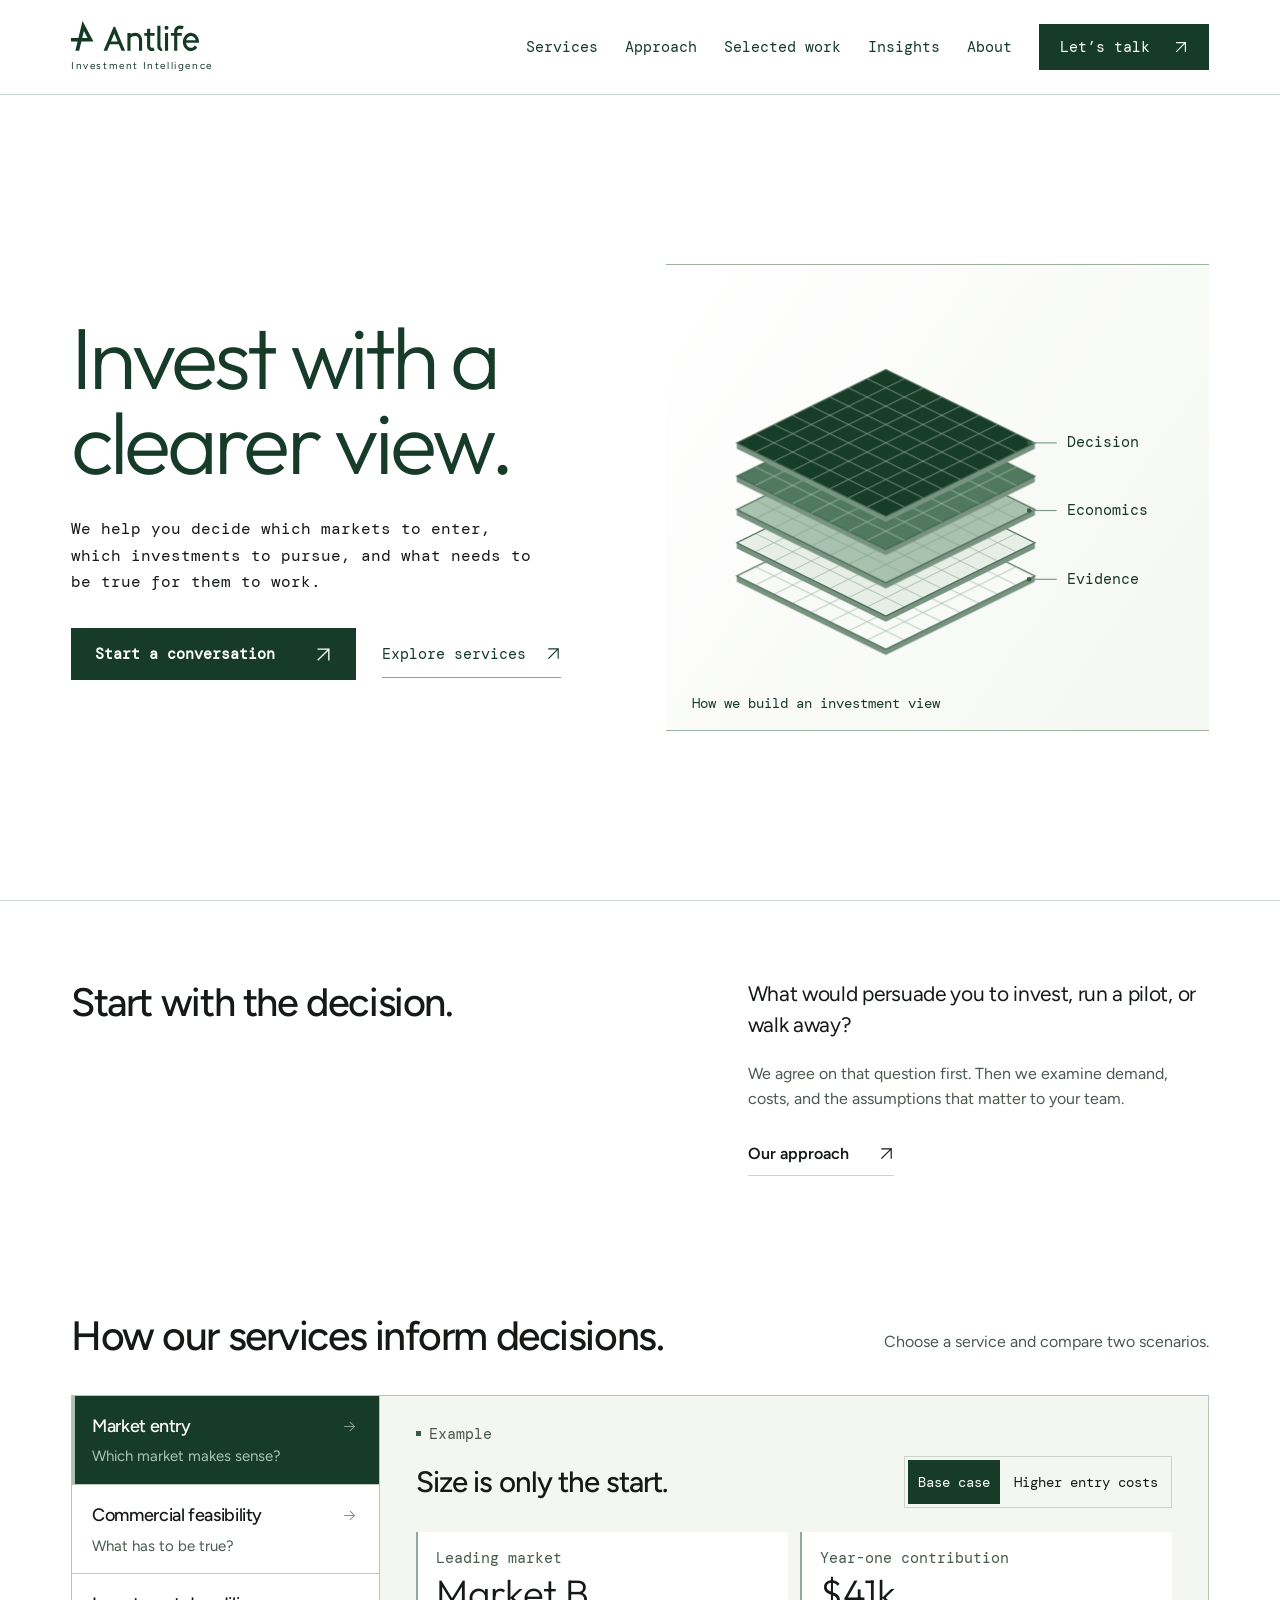
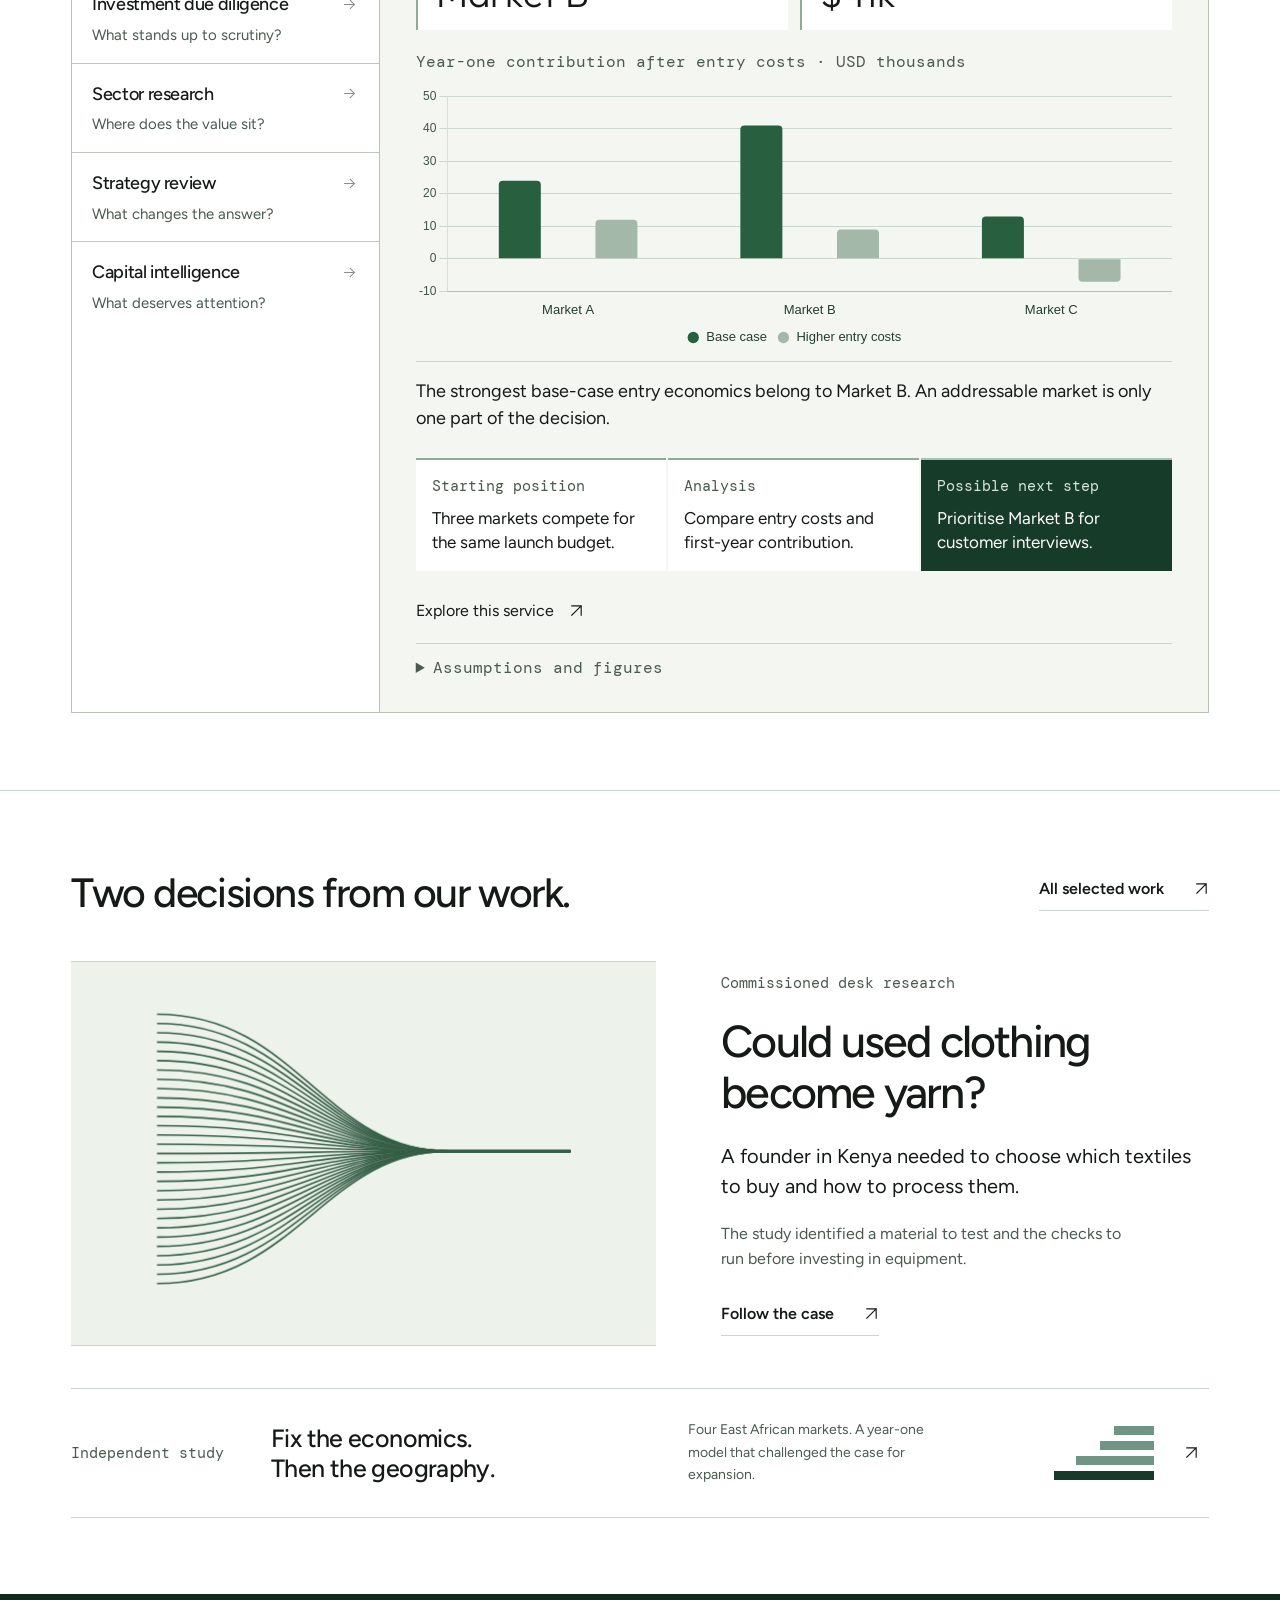
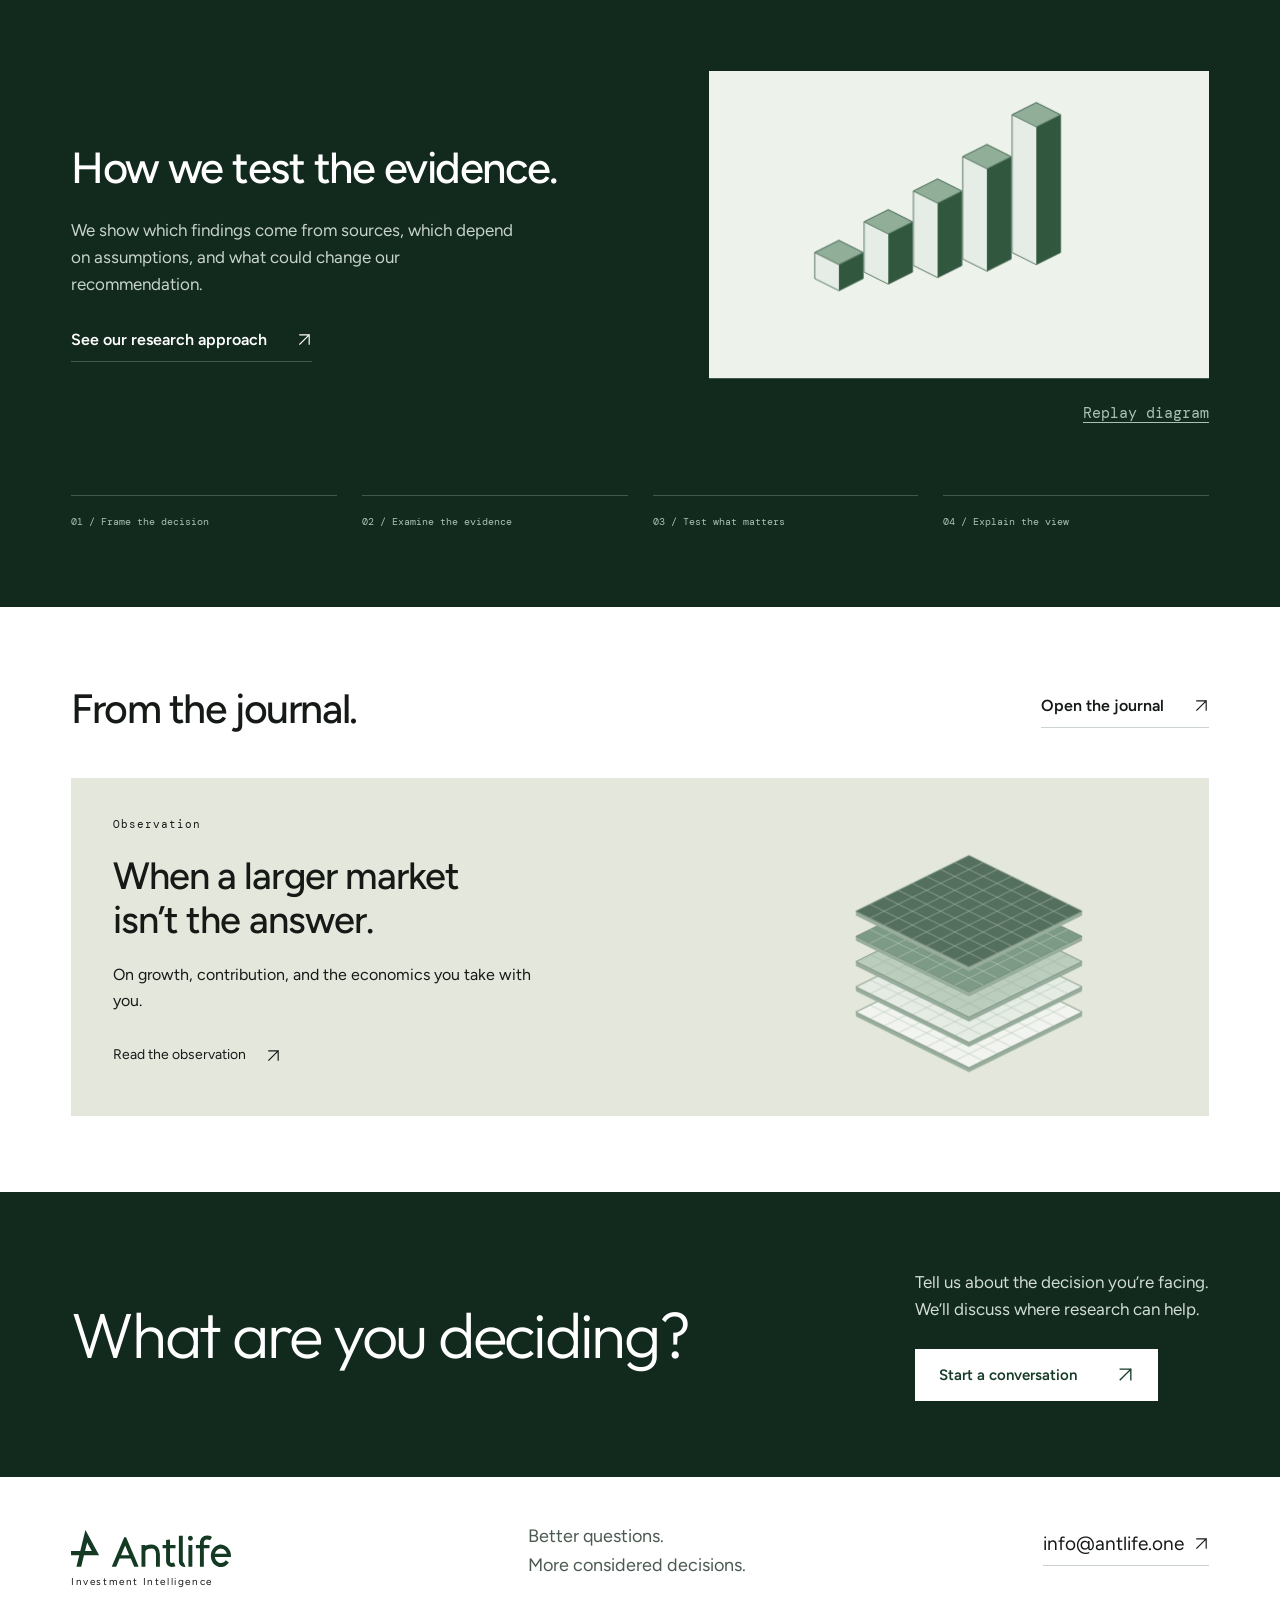
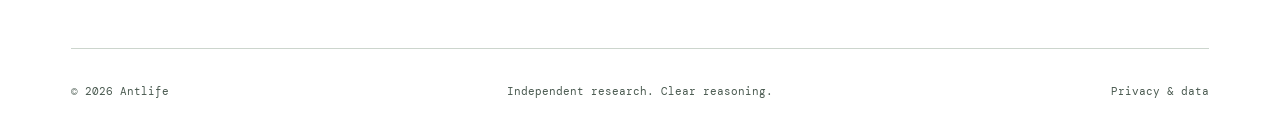
==== index.html @ 97b829e6 "Add the light editorial edition of Antlife Variant 2" ====
<!DOCTYPE html>
<html lang="en"><head><meta charset="utf-8"><meta name="viewport" content="width=device-width,initial-scale=1"><title>Investment Intelligence — Antlife</title><meta name="description" content="Research for market entry, commercial feasibility and investment decisions. Start a conversation with Antlife."><meta name="theme-color" content="#143A24"><meta property="og:title" content="Investment Intelligence — Antlife"><meta property="og:description" content="Research for market entry, commercial feasibility and investment decisions. Start a conversation with Antlife."><meta property="og:type" content="website"><link rel="icon" href="/assets/brand/favicon.svg" type="image/svg+xml"><link rel="preload" href="/assets/fonts/Figtree-Regular.ttf" as="font" type="font/ttf" crossorigin><link rel="stylesheet" href="/assets/site.css"><script src="/assets/site.js" defer></script><link rel="stylesheet" href="/assets/journal.css"><script src="/assets/vendor/chartjs/chart.umd.js" defer></script><script src="/assets/journal.js" defer></script><noscript><style>@media(max-width:900px){.header-inner{flex-wrap:wrap;padding-block:18px}.site-header nav{position:static;display:flex;padding:0;width:100%;border:0}.menu-toggle{display:none}.journal-home .site-header{position:relative;inset:auto;margin:10px;background:var(--green)}}</style></noscript><script src="/assets/profile-motion.js" defer></script><link rel="stylesheet" href="/assets/light-edition.css"></head>
<body class="journal-v2 journal-home"><a href="#main" class="skip-link">Skip to content</a>
<header class="site-header"><div class="container header-inner"><a href="/" class="brand" aria-label="Antlife home"><img src="/assets/brand/logo-green.svg" width="132" height="30" alt="Antlife"><span>Investment Intelligence</span></a><button class="menu-toggle" aria-expanded="false" aria-controls="main-nav"><span class="menu-label">Menu</span><span class="menu-icon" aria-hidden="true"><i></i><i></i></span></button><nav id="main-nav" aria-label="Main navigation"><a href="/services" >Services</a><a href="/approach" >Approach</a><a href="/work" >Selected work</a><a href="/insights" >Insights</a><a href="/about" >About</a><a class="nav-cta" href="/contact" >Let’s talk<span aria-hidden="true"><svg class="arrow-icon" viewBox="0 0 16 16" aria-hidden="true" focusable="false"><path d="M3 13 13 3M3 3h10v10"/></svg></span></a></nav></div></header>
<main id="main"><section class="city-hero"><div class="container cover-layout"><div class="cover-copy"><h1>Invest with a clearer view.</h1><p>We help you decide which markets to enter, which investments to pursue, and what needs to be true for them to work.</p><div class="hero-actions"><a class="button button-light" href="/contact">Start a conversation<svg class="arrow-icon" viewBox="0 0 16 16" aria-hidden="true"><path d="M3 13 13 3M3 3h10v10"/></svg></a><a class="quiet-link" href="#service-laboratory">Explore services<svg class="arrow-icon" viewBox="0 0 16 16" aria-hidden="true"><path d="M3 13 13 3M3 3h10v10"/></svg></a></div></div><figure class="cover-study"><svg class="profile-study" viewBox="0 0 455 330" role="img" aria-label="Market evidence informs the economics, which guide the investment decision." focusable="false"><g transform="translate(53 174)"><use class="study-layer" style="--step:0" href="/assets/profile-studies.svg#plate0"/></g><g transform="translate(53 145)"><use class="study-layer" style="--step:1" href="/assets/profile-studies.svg#plate1"/></g><g transform="translate(53 116)"><use class="study-layer" style="--step:2" href="/assets/profile-studies.svg#plate2"/></g><g transform="translate(53 87)"><use class="study-layer" style="--step:3" href="/assets/profile-studies.svg#plate3"/></g><g transform="translate(53 58)"><use class="study-layer" style="--step:4" href="/assets/profile-studies.svg#plate4"/></g><path d="M308 122h24" stroke="#7c9785"/><circle cx="308" cy="122" r="2" fill="#365a43"/><text x="341" y="126" fill="#173a26">Decision</text><path d="M308 181h24" stroke="#7c9785"/><circle cx="308" cy="181" r="2" fill="#365a43"/><text x="341" y="185" fill="#173a26">Economics</text><path d="M308 241h24" stroke="#7c9785"/><circle cx="308" cy="241" r="2" fill="#365a43"/><text x="341" y="245" fill="#173a26">Evidence</text></svg><figcaption>How we build an investment view</figcaption></figure></div></section><section class="journal-intro section container" id="perspective"><div><h2>Start with the decision.</h2></div><div class="journal-intro-copy"><p>What would persuade you to invest, run a pilot, or walk away?</p><p>We agree on that question first. Then we examine demand, costs, and the assumptions that matter to your team.</p><a class="text-link" href="/approach">Our approach<svg class="arrow-icon" viewBox="0 0 16 16" aria-hidden="true"><path d="M3 13 13 3M3 3h10v10"/></svg></a></div></section><section class="service-laboratory section" id="service-laboratory"><div class="container"><div class="section-heading"><div><h2>How our services inform decisions.</h2></div><p class="heading-note">Choose a service and compare two scenarios.</p></div><div class="lens-layout"><div class="lens-tabs" role="tablist" aria-label="Explore service demonstrations" aria-orientation="vertical"><button class="lens-tab" id="lens-tab-0" role="tab" aria-controls="lens-panel" aria-selected="true" tabindex="0" data-lens="market-entry"><span>01</span><strong>Market entry</strong><small>Which market makes sense?</small><svg class="arrow-icon" viewBox="0 0 16 16" aria-hidden="true"><path d="M2 8h12M9 3l5 5-5 5"/></svg></button><button class="lens-tab" id="lens-tab-1" role="tab" aria-controls="lens-panel" aria-selected="false" tabindex="-1" data-lens="feasibility"><span>02</span><strong>Commercial feasibility</strong><small>What has to be true?</small><svg class="arrow-icon" viewBox="0 0 16 16" aria-hidden="true"><path d="M2 8h12M9 3l5 5-5 5"/></svg></button><button class="lens-tab" id="lens-tab-2" role="tab" aria-controls="lens-panel" aria-selected="false" tabindex="-1" data-lens="diligence"><span>03</span><strong>Investment due diligence</strong><small>What stands up to scrutiny?</small><svg class="arrow-icon" viewBox="0 0 16 16" aria-hidden="true"><path d="M2 8h12M9 3l5 5-5 5"/></svg></button><button class="lens-tab" id="lens-tab-3" role="tab" aria-controls="lens-panel" aria-selected="false" tabindex="-1" data-lens="sector"><span>04</span><strong>Sector research</strong><small>Where does the value sit?</small><svg class="arrow-icon" viewBox="0 0 16 16" aria-hidden="true"><path d="M2 8h12M9 3l5 5-5 5"/></svg></button><button class="lens-tab" id="lens-tab-4" role="tab" aria-controls="lens-panel" aria-selected="false" tabindex="-1" data-lens="strategy"><span>05</span><strong>Strategy review</strong><small>What changes the answer?</small><svg class="arrow-icon" viewBox="0 0 16 16" aria-hidden="true"><path d="M2 8h12M9 3l5 5-5 5"/></svg></button><button class="lens-tab" id="lens-tab-5" role="tab" aria-controls="lens-panel" aria-selected="false" tabindex="-1" data-lens="capital"><span>06</span><strong>Capital intelligence</strong><small>What deserves attention?</small><svg class="arrow-icon" viewBox="0 0 16 16" aria-hidden="true"><path d="M2 8h12M9 3l5 5-5 5"/></svg></button></div><div class="lens-panel" id="lens-panel" role="tabpanel" aria-labelledby="lens-tab-0" tabindex="0"><div class="lens-panel-top"><span class="demo-status">Example</span></div><div class="lens-title-row"><h3 id="lens-title">Size is only the start.</h3><div class="lens-scenarios" role="group" aria-label="Demonstration scenario"><button data-lens-scenario="base" aria-pressed="true">Base case</button><button data-lens-scenario="alternate" aria-pressed="false">Higher entry costs</button></div></div><div class="metric-strip"><div><span id="metric-label">Leading market</span><strong id="metric-value">Market B</strong></div><div><span id="comparison-label">Year-one contribution</span><strong id="comparison-value">$41k</strong></div></div><p class="lens-unit" id="lens-unit">Year-one contribution after entry costs · USD thousands</p><div id="lens-graph" class="lens-graph" role="img" aria-label="Illustrative contributions: Market A 24 thousand dollars, Market B 41 thousand dollars, Market C 13 thousand dollars"><svg viewBox="0 0 600 220" aria-hidden="true"><path d="M95 20V190H560" class="graph-axis"/><rect x="95" y="40" width="192" height="26" class="graph-bar"/><rect x="95" y="96" width="328" height="26" class="graph-bar graph-focus"/><rect x="95" y="152" width="104" height="26" class="graph-bar"/><text x="8" y="58">Market A</text><text x="8" y="114">Market B</text><text x="8" y="170">Market C</text><text x="298" y="58">24</text><text x="434" y="114">41</text><text x="210" y="170">13</text></svg></div><div class="lens-finding" aria-live="polite" aria-atomic="true"><span>What changes</span><p id="lens-finding">The largest opportunity is not always the strongest entry case. Compare the economics after the cost of getting in.</p></div><dl class="decision-path"><div><dt>Starting position</dt><dd id="lens-start">Three markets compete for the same launch budget.</dd></div><div><dt>Analysis</dt><dd id="lens-analysis">Compare entry costs and first-year contribution.</dd></div><div><dt>Possible next step</dt><dd id="lens-decision">Prioritise Market B for customer interviews.</dd></div></dl><div class="lens-bottom"><a id="lens-service-link" href="/services#market-entry">Explore this service <svg class="arrow-icon" viewBox="0 0 16 16" aria-hidden="true"><path d="M3 13 13 3M3 3h10v10"/></svg></a></div><details class="lens-evidence"><summary>Assumptions and figures</summary><div><p id="lens-assumptions">Fictional markets and annual figures. Contribution is revenue less operating and entry costs. This demonstrates a comparison, not a market recommendation.</p><div id="lens-data">Market A: 24; Market B: 41; Market C: 13 (USD thousands).</div></div></details></div></div><noscript><p>Selecting services and scenarios needs JavaScript. The initial market comparison and service descriptions remain available.</p></noscript></div></section><section class="journal-work section container"><div class="section-heading"><div><h2>Two decisions from our work.</h2></div><a class="text-link" href="/work">All selected work<svg class="arrow-icon" viewBox="0 0 16 16" aria-hidden="true"><path d="M3 13 13 3M3 3h10v10"/></svg></a></div><div class="journal-feature"><a class="feature-art" href="/work/mitumba-to-yarn" aria-label="Explore From mitumba to yarn"><div class="editorial-plate"><svg class="profile-study" viewBox="0 0 420 330" aria-hidden="true" focusable="false"><g transform="translate(32 30)"><use class="study-layer" style="--step:0" href="/assets/profile-studies.svg#stream0"/></g><g transform="translate(32 30)"><use class="study-layer" style="--step:1" href="/assets/profile-studies.svg#stream1"/></g><g transform="translate(32 30)"><use class="study-layer" style="--step:2" href="/assets/profile-studies.svg#stream2"/></g><g transform="translate(32 30)"><use class="study-layer" style="--step:3" href="/assets/profile-studies.svg#stream3"/></g><g transform="translate(32 30)"><use class="study-layer" style="--step:4" href="/assets/profile-studies.svg#stream4"/></g></svg></div></a><div class="feature-copy"><span class="status">Commissioned desk research</span><h3>Could used clothing become yarn?</h3><p>A founder in Kenya needed to choose which textiles to buy and how to process them.</p><p class="small-note">The study identified a material to test and the checks to run before investing in equipment.</p><a class="text-link" href="/work/mitumba-to-yarn">Follow the case<svg class="arrow-icon" viewBox="0 0 16 16" aria-hidden="true"><path d="M3 13 13 3M3 3h10v10"/></svg></a></div></div><a class="secondary-case" href="/work/expansion-economics"><span class="status">Independent study</span><h3>Fix the economics.<br>Then the geography.</h3><p>Four East African markets. A year-one model that challenged the case for expansion.</p><span class="secondary-chart" aria-hidden="true"><i></i><i></i><i></i><i></i></span><svg class="arrow-icon" viewBox="0 0 16 16" aria-hidden="true"><path d="M3 13 13 3M3 3h10v10"/></svg></a></section><section class="journal-method section"><div class="container journal-method-grid"><div><h2>How we test the evidence.</h2><p>We show which findings come from sources, which depend on assumptions, and what could change our recommendation.</p><a class="text-link light-link" href="/approach">See our research approach<svg class="arrow-icon" viewBox="0 0 16 16" aria-hidden="true"><path d="M3 13 13 3M3 3h10v10"/></svg></a></div><div class="pixel-composition"><div class="pixel-field" aria-hidden="true"><svg class="profile-study" viewBox="0 0 420 330" aria-hidden="true" focusable="false"><g transform="translate(55 223)"><use class="study-layer" style="--step:0" href="/assets/profile-studies.svg#column0"/></g><g transform="translate(108 216)"><use class="study-layer" style="--step:1" href="/assets/profile-studies.svg#column1"/></g><g transform="translate(161 209)"><use class="study-layer" style="--step:2" href="/assets/profile-studies.svg#column2"/></g><g transform="translate(214 202)"><use class="study-layer" style="--step:3" href="/assets/profile-studies.svg#column3"/></g><g transform="translate(267 195)"><use class="study-layer" style="--step:4" href="/assets/profile-studies.svg#column4"/></g></svg></div><div class="pixel-caption"><button class="replay-pixels" type="button">Replay diagram</button></div></div></div><div class="container method-foot"><span>01 / Frame the decision</span><span>02 / Examine the evidence</span><span>03 / Test what matters</span><span>04 / Explain the view</span></div></section><section class="journal-insights section container"><div class="section-heading"><div><h2>From the journal.</h2></div><a class="text-link" href="/insights">Open the journal<svg class="arrow-icon" viewBox="0 0 16 16" aria-hidden="true"><path d="M3 13 13 3M3 3h10v10"/></svg></a></div><a class="journal-article-card" href="/insights/growth-and-economics"><span class="eyebrow">Observation</span><h3>When a larger market<br>isn’t the answer.</h3><div class="article-grid-art" aria-hidden="true"><svg class="profile-study" viewBox="0 0 420 330" aria-hidden="true" focusable="false"><g transform="translate(53 174)"><use class="study-layer" style="--step:0" href="/assets/profile-studies.svg#plate0"/></g><g transform="translate(53 145)"><use class="study-layer" style="--step:1" href="/assets/profile-studies.svg#plate1"/></g><g transform="translate(53 116)"><use class="study-layer" style="--step:2" href="/assets/profile-studies.svg#plate2"/></g><g transform="translate(53 87)"><use class="study-layer" style="--step:3" href="/assets/profile-studies.svg#plate3"/></g><g transform="translate(53 58)"><use class="study-layer" style="--step:4" href="/assets/profile-studies.svg#plate4"/></g></svg></div><p>On growth, contribution, and the economics you take with you.</p><span class="article-read">Read the observation <svg class="arrow-icon" viewBox="0 0 16 16" aria-hidden="true"><path d="M3 13 13 3M3 3h10v10"/></svg></span></a></section><section class="journal-closing section"><div class="container"><div><h2>What are you deciding?</h2><div><p>Tell us about the decision you’re facing.<br>We’ll discuss where research can help.</p><a class="button button-light" href="/contact">Start a conversation<svg class="arrow-icon" viewBox="0 0 16 16" aria-hidden="true"><path d="M3 13 13 3M3 3h10v10"/></svg></a></div></div></div></section></main><footer class="site-footer"><div class="container"><div class="footer-top"><a href="/" class="brand" aria-label="Antlife home"><img src="/assets/brand/logo-green.svg" width="160" height="37" alt="Antlife"><span>Investment Intelligence</span></a><p>Better questions.<br>More considered decisions.</p><a class="footer-email" href="mailto:info@antlife.one">info@antlife.one <svg class="arrow-icon" viewBox="0 0 16 16" aria-hidden="true" focusable="false"><path d="M3 13 13 3M3 3h10v10"/></svg></a></div><div class="footer-bottom"><span>© 2026 Antlife</span><span>Independent research. Clear reasoning.</span><a href="/privacy">Privacy &amp; data</a></div></div></footer></body></html>
---- assets/site.css ----
@font-face{font-family:Figtree;src:url('/assets/fonts/Figtree-Regular.ttf') format('truetype');font-weight:400;font-display:swap}@font-face{font-family:Figtree;src:url('/assets/fonts/Figtree-Medium.ttf') format('truetype');font-weight:500;font-display:swap}@font-face{font-family:Figtree;src:url('/assets/fonts/Figtree-SemiBold.ttf') format('truetype');font-weight:600;font-display:swap}@font-face{font-family:Figtree;src:url('/assets/fonts/Figtree-Bold.ttf') format('truetype');font-weight:700;font-display:swap}@font-face{font-family:Outfit;src:url('/assets/fonts/Outfit-Light.ttf') format('truetype');font-weight:300;font-display:swap}@font-face{font-family:'DM Mono';src:url('/assets/fonts/DMMono-Regular.ttf') format('truetype');font-weight:400;font-display:swap}
:root{--green:#143a24;--deep:#172b21;--forest:#004e2f;--ivory:#f2f0ea;--ink:#1a2420;--muted:#4a5a50;--stone:#d6d3c9;--sage:#6f9684;--sage-light:#a9c2b6;--navy:#13281c;--teal:#355b46;--clay:#34443c;--mono:'DM Mono',monospace;--side:clamp(20px,5.55vw,80px)}*{box-sizing:border-box}html{scroll-behavior:smooth;scroll-padding-top:110px}body{margin:0;background:var(--ivory);color:var(--ink);font-family:Figtree,Arial,sans-serif;font-size:17px;line-height:1.6;-webkit-font-smoothing:antialiased}a{color:inherit;text-decoration:none}button,input,select,textarea{font:inherit}button,a,input,select,textarea{-webkit-tap-highlight-color:transparent}button{cursor:pointer}button:disabled{cursor:wait;opacity:.65}img{max-width:100%;height:auto}p{margin:0 0 20px}h1,h2,h3{font-weight:500;line-height:1.12;letter-spacing:-.035em;margin:0 0 24px}h1{font-family:Outfit,Figtree,sans-serif;font-weight:300;font-size:clamp(52px,6.3vw,92px);line-height:1.04;letter-spacing:-.045em}h2{font-size:clamp(30px,3.2vw,46px);font-weight:500}h3{font-size:24px;letter-spacing:-.025em}em{font-style:normal}button{border:0;background:none;color:inherit}.container{width:100%;max-width:1600px;margin-inline:auto;padding-inline:var(--side)}.section{padding-block:104px}.eyebrow{font-family:var(--mono);font-size:11px;line-height:1.6;letter-spacing:.09em;text-transform:none;margin-bottom:28px}.muted{color:var(--muted)}.small-note{font-size:14px;line-height:1.6;color:var(--muted)}.button{display:inline-flex;min-height:52px;align-items:center;justify-content:space-between;gap:40px;padding:14px 24px;background:var(--green);color:var(--ivory);font-size:15px;font-weight:600;transition:background .18s,color .18s}.button:hover{background:var(--forest)}.button span{font:22px Arial,sans-serif}.button-light{background:var(--ivory);color:var(--green)}.button-light:hover{background:#fff}.text-link{display:inline-flex;align-items:center;gap:30px;min-height:44px;font-size:15px;font-weight:600;border-bottom:1px solid var(--stone)}.text-link:hover{border-color:currentColor}.quiet-link{min-height:48px;display:inline-flex;gap:20px;align-items:center;font-size:15px;border-bottom:1px solid #ffffff50}.quiet-link span{font-size:20px}.skip-link{position:fixed;top:-100px;left:20px;background:var(--ivory);padding:12px 20px;z-index:100}.skip-link:focus{top:10px}:focus-visible{outline:2px solid var(--teal);outline-offset:5px}.site-header :focus-visible,.hero :focus-visible,.method-section :focus-visible,.closing :focus-visible,.case-mast :focus-visible,.about-art :focus-visible{outline-color:var(--ivory)}[hidden]{display:none!important}
.site-header{background:var(--green);color:var(--ivory);position:relative;z-index:20;border-bottom:1px solid #ffffff24}.header-inner{min-height:104px;display:flex;align-items:center;justify-content:space-between;gap:32px}.brand{display:inline-flex;flex-direction:column;align-items:flex-start;gap:8px;flex-shrink:0;padding:8px 0}.brand img{display:block}.brand span{font-size:10px;letter-spacing:.16em;line-height:1.4}.site-header nav{display:flex;align-items:center;gap:30px;font-size:14px}.site-header nav>a:not(.nav-cta){min-height:44px;display:flex;align-items:center;position:relative}.site-header nav>a:not(.nav-cta):after{content:'';position:absolute;left:0;right:100%;bottom:3px;height:1px;background:var(--sage-light);transition:right .18s}.site-header nav>a:hover:after,.site-header nav>a[aria-current]:after{right:0}.nav-cta{display:flex;align-items:center;gap:24px;border:1px solid #ffffff55;min-height:44px;padding:8px 17px}.nav-cta:hover{background:var(--ivory);color:var(--green)}.menu-toggle{display:none}
.hero{background:var(--green);color:var(--ivory);position:relative;overflow:hidden}.hero-grid{display:grid;grid-template-columns:1.12fr 1fr;align-items:center;min-height:650px;gap:16px;padding-top:62px;padding-bottom:70px}.hero-copy{position:relative;z-index:1}.hero .eyebrow{color:var(--sage-light);font-size:10px}.hero h1{font-size:clamp(56px,6.4vw,96px);margin-bottom:28px;white-space:nowrap}.hero h1 em{color:var(--sage-light)}.hero-lead{font-size:22px;margin-bottom:14px}.hero-description{max-width:420px;color:#d1dcd5;font-size:16px;line-height:1.7}.hero-actions{display:flex;align-items:center;gap:30px;margin-top:32px}.hero-visual{align-self:stretch;display:flex;flex-direction:column;justify-content:center;position:relative;padding:28px 0 12px 22px;min-width:0}.hero-visual:before{content:'';position:absolute;inset:60px -100px 40px 0;background:radial-gradient(ellipse,#6f968419,transparent 65%);pointer-events:none}.visual-top{display:flex;justify-content:space-between;font:9px var(--mono);letter-spacing:.1em;color:var(--sage-light);border-top:1px solid #a9c2b63a;padding-top:16px;margin-left:24px}.hero-visual img{width:115%;max-width:none;margin:10px -10% 0 -3%;opacity:.95;mask-image:linear-gradient(to bottom,#000 65%,transparent 100%)}.visual-caption{display:flex;align-items:center;gap:14px;padding:0 0 12px 40px;font-size:14px;line-height:1.5}.visual-caption small{color:var(--sage-light);font-size:12px}.signal-dot{width:7px;height:7px;background:var(--sage-light);box-shadow:0 0 0 6px #a9c2b611}.crosshair{margin-left:auto;font-size:32px;font-weight:300;color:var(--sage-light)}.hero-bottom{display:flex;align-items:center;gap:36px;min-height:72px;position:relative;font:10px var(--mono);letter-spacing:.04em;text-transform:none}.hero-bottom:before{content:'';position:absolute;left:var(--side);right:var(--side);top:0;border-top:1px solid #a9c2b63a}.hero-bottom>span{color:var(--sage-light)}.hero-bottom>a{margin-left:auto;min-height:44px;display:flex;align-items:center;gap:26px}
.intro{display:grid;grid-template-columns:1.5fr 1fr;gap:80px;padding-top:108px;padding-bottom:110px}.intro h2{font-size:clamp(28px,3vw,43px);line-height:1.22}.intro-note{padding-top:42px;max-width:420px;font-size:17px}.intro-note p:first-child{font-size:20px}.services-section{background:#e9e8e0;border-top:1px solid var(--stone);border-bottom:1px solid var(--stone)}.section-heading{display:flex;align-items:flex-end;justify-content:space-between;gap:40px;margin-bottom:46px}.section-heading h2{margin-bottom:0}.section-heading>.text-link{margin-bottom:4px}.heading-note{max-width:370px;font-size:15px;color:var(--muted);margin-bottom:4px}.service-grid{display:grid;grid-template-columns:repeat(3,1fr);border-top:1px solid #a3aaa0;border-bottom:1px solid #a3aaa0}.service-card{padding:30px 30px 26px 0;display:flex;flex-direction:column;min-height:310px;position:relative;transition:background .18s}.service-card+ .service-card{border-left:1px solid #c4c8bd;padding-left:30px}.service-number{font:12px var(--mono);color:var(--muted);letter-spacing:.03em;display:block}.service-card h3{margin-top:24px;max-width:230px;font-size:26px}.service-card p{font-size:15px;max-width:320px;color:var(--muted)}.card-foot{font-size:11px;font-family:var(--mono);display:flex;justify-content:space-between;gap:12px;align-items:center;margin-top:auto;padding-top:18px}.card-foot>span{font:24px Arial,sans-serif}.service-card:hover{background:#f2f0ea80}.services-strip{display:flex;justify-content:space-between;gap:20px;font-size:13px;color:var(--muted);padding-top:22px}.work-grid{display:grid;grid-template-columns:1fr 1fr;gap:48px}.work-art{height:310px;position:relative;overflow:hidden;padding:27px 30px;display:flex;flex-direction:column;justify-content:space-between}.art-label,.art-bottom{font:10px var(--mono);letter-spacing:.08em;position:relative;z-index:2}.art-bottom{font-size:11px;letter-spacing:0}.yarn-art{background:var(--green);color:var(--ivory)}.yarn-lines{position:absolute;inset:70px 0 50px;transform:rotate(-12deg);background:repeating-linear-gradient(0deg,transparent 0 8px,#a9c2b660 8px 9px,transparent 9px 14px);mask-image:radial-gradient(ellipse,#000 10%,transparent 68%)}.yarn-lines:after{content:'';position:absolute;inset:0;background:repeating-linear-gradient(90deg,transparent 0 18px,#143a24 18px 21px);transform:rotate(25deg);opacity:.9}.expansion-art{background:var(--navy);color:var(--ivory)}.mini-chart{position:absolute;inset:80px 55px 70px 60px;display:flex;flex-direction:column;gap:15px;border-right:1px solid #9db7cf55;align-items:flex-end}.mini-chart i{display:block;width:var(--bar);height:22px;background:#9db7cf66;transition:width .2s}.mini-chart i:first-child{background:var(--sage-light)}.work-meta{display:flex;justify-content:space-between;font:10px var(--mono);text-transform:none;letter-spacing:.05em;color:var(--muted);margin:24px 0 16px}.work-card h3{font-size:30px;margin-bottom:12px}.work-card>p{font-size:16px;max-width:470px;color:var(--muted);margin-bottom:10px}.work-card .text-link{border:0;font-size:14px}.status{display:block;font:11px var(--mono);color:var(--muted);margin-top:12px}.work-card:hover h3{text-decoration:underline;text-decoration-thickness:1px;text-underline-offset:6px}.work-card:hover .yarn-lines{opacity:.7}.work-card:focus-visible{outline-offset:10px}.method-section{background:var(--deep);color:var(--ivory)}.method-layout{display:grid;grid-template-columns:1.25fr 1fr;gap:100px}.method-section .eyebrow{color:var(--sage-light)}.method-section h2{font-size:clamp(32px,3.4vw,48px);line-height:1.2}.method-section h2 em{color:var(--sage-light)}.light-link{border-color:#a9c2b650}.principles>div{display:grid;grid-template-columns:40px 1fr;border-top:1px solid #a9c2b655;padding-top:24px;margin-bottom:22px;column-gap:18px}.principles>div>span{grid-row:1/3;font:11px var(--mono);color:var(--sage-light);padding-top:5px}.principles h3{font-size:22px;margin-bottom:10px}.principles p{color:#c4d0c9;font-size:15px;margin:0}.insights-teaser{display:grid;grid-template-columns:1fr 1fr;gap:100px;align-items:center}.insights-teaser>div>p:not(.eyebrow){max-width:390px;color:var(--muted)}.observation{border-top:1px solid var(--stone);border-bottom:1px solid var(--stone);padding:34px 0}.observation blockquote{font-size:34px;letter-spacing:-.03em;line-height:1.3;margin:30px 0}.observation>a{font-size:14px;display:inline-flex;align-items:center;min-height:44px}.closing{background:var(--green);color:var(--ivory)}.closing .eyebrow{color:var(--sage-light)}.closing-inner{display:flex;align-items:center;justify-content:space-between;gap:40px}.closing h2{font-family:Outfit,Figtree,sans-serif;font-weight:300;font-size:clamp(44px,5vw,70px)}.closing p:not(.eyebrow){color:#c4d0c9;margin:0}.site-footer{padding-block:60px 0}.footer-top{display:flex;align-items:flex-start;justify-content:space-between;gap:40px;padding-bottom:48px}.footer-top>p{font-size:18px;color:var(--muted)}.footer-email{display:flex;align-items:center;min-height:44px;font-size:19px;border-bottom:1px solid var(--stone)}.footer-bottom{display:flex;align-items:center;justify-content:space-between;gap:25px;border-top:1px solid var(--stone);font:10px var(--mono);color:var(--muted);padding-block:20px}.footer-bottom>a{min-height:44px;display:flex;align-items:center}
.page-mast{padding-top:88px;padding-bottom:74px;border-bottom:1px solid var(--stone)}.page-mast h1{max-width:1100px;color:var(--green)}.page-lead{max-width:630px;font-size:21px;line-height:1.6;margin:30px 0 0}.service-details{padding-block:10px 40px}.service-detail{display:grid;grid-template-columns:70px 1fr 1fr;gap:35px;border-bottom:1px solid var(--stone);padding:52px 0;scroll-margin-top:30px}.service-detail h2{font-size:32px}.service-sub{color:var(--muted)}.service-detail>div>p{max-width:490px}.output{font:12px/1.7 var(--mono);color:var(--green);padding-top:10px}.service-detail .text-link{margin-top:10px}.support-panel{padding:48px;background:#e6e7dd;max-width:1000px}.support-panel p:last-child{max-width:680px;margin-bottom:0}.process-list{padding-block:20px 80px}.process-list article{display:grid;grid-template-columns:150px 1fr 1fr;gap:40px;padding:45px 0;border-bottom:1px solid var(--stone)}.process-list h2{font-size:29px;margin:0}.process-list p{max-width:430px;margin:0;color:var(--muted)}.evidence-section{background:#e5e7de}.evidence-grid{display:grid;grid-template-columns:repeat(4,1fr);gap:36px}.evidence-grid article{border-top:1px solid #b9c2b5;padding-top:28px}.evidence-grid h3{font-size:21px;margin-top:20px}.evidence-grid p{font-size:15px;color:var(--muted)}.evidence-dot{display:block;width:12px;height:12px;background:var(--green)}.evidence-dot.client{background:var(--teal)}.evidence-dot.model{background:var(--navy)}.evidence-dot.judgement{background:var(--clay)}.work-index{padding-top:64px}.case-mast{background:var(--green);color:var(--ivory);padding:35px 0 70px}.back-link{display:inline-flex;align-items:center;min-height:44px;font-size:13px;margin-bottom:36px}.case-mast .eyebrow{color:var(--sage-light)}.case-mast h1 em{color:var(--sage-light)}.case-mast .page-lead{color:#d1dcd5}.case-tags{display:flex;flex-wrap:wrap;gap:20px;margin-top:38px;font:10px var(--mono);text-transform:none;letter-spacing:.04em}.case-tags span{border-top:1px solid #ffffff40;padding-top:12px}.navy-mast{background:var(--navy)}.case-intro{display:grid;grid-template-columns:1fr 1.1fr;gap:100px}.case-intro>div{max-width:650px}.case-intro h2{font-size:42px}.case-explorer{background:#e5e7de}.stage-tabs{display:grid;grid-template-columns:repeat(4,1fr);border-bottom:1px solid #aab4a5}.stage-tabs button{font:12px var(--mono);text-align:left;min-height:56px;border-bottom:3px solid transparent;padding:14px 16px}.stage-tabs button[aria-selected=true]{background:var(--green);color:var(--ivory);border-bottom-color:var(--green)}.stage-tabs button:focus-visible{outline-offset:-5px}.stage-tabs button[aria-selected=true]:focus-visible{outline-color:var(--ivory)}.stage-panel{display:grid;grid-template-columns:1fr 1fr;min-height:400px;background:var(--ivory);margin-top:30px}.stage-diagram{background:var(--green);color:var(--ivory);display:flex;flex-direction:column;align-items:center;justify-content:center;gap:35px;padding:35px}.stage-diagram>span{font:12px var(--mono);text-align:center}.pixel-material{display:grid;grid-template-columns:repeat(4,26px);gap:7px;transform:rotate(-10deg);transition:transform .18s}.pixel-material i{width:26px;height:26px;background:var(--sage);display:block}.pixel-material i:nth-child(3n){background:var(--sage-light)}.pixel-material i:nth-child(5n){opacity:.3}.stage-panel[data-step="1"] .pixel-material{transform:rotate(0);gap:15px}.stage-panel[data-step="2"] .pixel-material{transform:rotate(45deg)}.stage-panel[data-step="3"] .pixel-material{transform:rotate(0) scale(.8)}.stage-content{padding:42px}.stage-content h3{font-size:30px}.stage-content>p{font-size:16px}.stage-caveat{border-left:2px solid var(--sage);padding-left:18px;margin-top:25px}.stage-caveat>span{font:11px var(--mono);text-transform:none}.stage-caveat p{font-size:14px;color:var(--muted);margin-top:9px}.stage-controls{display:flex;gap:22px;align-items:center;margin-top:25px}.stage-controls>span{font:11px var(--mono)}.icon-button{width:44px;height:44px;border:1px solid var(--stone)}.icon-button:hover{background:#e2e5d9}.case-reading{display:grid;grid-template-columns:1fr 1.3fr;gap:100px}.reading-sidebar{position:sticky;top:40px;align-self:start}.reading-body h3{margin-top:38px}.large-copy{font-size:24px;line-height:1.5;letter-spacing:-.02em}.source-details{margin-top:32px;border-top:1px solid var(--stone);border-bottom:1px solid var(--stone);font-size:14px}.source-details summary{cursor:pointer;padding:20px 0;min-height:60px;font-weight:600}.source-details>div{padding-block:8px 20px}.source-details p{font-size:14px;color:var(--muted)}.source-details p:last-child{margin-bottom:0}.model-section{background:#e4e8e6}.model-section .section-heading{align-items:center}.segmented{display:flex;border:1px solid #a7b5a7;padding:4px;gap:4px}.segmented button{min-height:44px;padding:8px 18px;font-size:13px}.segmented button.active{background:var(--green);color:var(--ivory)}.segmented button.active:focus-visible{outline-color:var(--ivory);outline-offset:-4px}.chart-units{font:12px/1.6 var(--mono);color:var(--muted);margin-bottom:30px}.loss-chart{border-top:1px solid #b2bcb3;border-bottom:1px solid #b2bcb3;padding:30px 0}.loss-row{display:grid;grid-template-columns:120px 1fr 100px;align-items:center;gap:28px;min-height:65px}.loss-name{font-size:15px}.loss-track{height:30px;display:flex;justify-content:flex-end;background:repeating-linear-gradient(90deg,transparent 0 calc(20% - 1px),#b6c3b580 calc(20% - 1px) 20%);border-right:1px solid var(--ink)}.loss-bar{display:block;height:30px;width:var(--loss);background:var(--green);transition:width .2s}.loss-value{font:13px var(--mono)}.chart-caption{font-size:15px;margin-top:20px;color:var(--muted)}table{border-collapse:collapse;width:100%;text-align:left;font-size:14px}th,td{padding:12px 15px;border-bottom:1px solid var(--stone)}th:first-child,td:first-child{padding-left:0}table caption{text-align:left;font:12px var(--mono);margin-bottom:15px}tbody td{font-family:var(--mono);font-size:12px}.table-scroll{overflow-x:auto}.scenario-layout{display:grid;grid-template-columns:1fr 1fr;gap:100px}.scenario-layout>div:first-child>p{max-width:480px}.scenario-card{padding:38px;background:white;border:1px solid var(--stone)}.scenario-card h3{font-size:24px}.scenario-card label{display:flex;justify-content:space-between;gap:20px;font-size:14px;margin-top:24px}.scenario-card output{font:14px var(--mono);white-space:nowrap}.scenario-card input[type=range]{display:block;width:100%;min-height:44px;margin:0;accent-color:var(--green);cursor:pointer}.scenario-result{background:var(--ivory);padding:24px;margin-top:25px;border-left:3px solid var(--green)}.scenario-result>span{font:10px var(--mono);text-transform:none}.scenario-result strong{display:block;font-size:43px;letter-spacing:-.04em;font-weight:500;color:var(--clay);margin-block:5px 10px}.scenario-result p{font-size:14px;margin-bottom:10px}.scenario-result p:last-child{margin:0}.scenario-result.positive strong{color:var(--green)}.formula{font-size:13px;color:var(--muted);margin:20px 0 10px}.text-button{min-height:44px;text-decoration:underline;font-size:14px;padding:0}.insights-index{padding-top:45px}.filter-row{display:flex;flex-wrap:wrap;gap:10px;border-bottom:1px solid var(--stone);padding-bottom:28px}.filter{min-height:44px;padding:10px 22px;border:1px solid var(--stone);font-size:14px}.filter.active{background:var(--green);color:var(--ivory);border-color:var(--green)}.filter.active:focus-visible{outline-offset:3px}.insight-row{display:grid;grid-template-columns:180px 1fr 45px;gap:30px;padding:42px 0;border-bottom:1px solid var(--stone);align-items:start}.insight-kind{font:11px var(--mono);color:var(--muted);padding-top:5px}.insight-row h2{font-size:30px;max-width:650px;margin-bottom:12px}.insight-row p{font-size:16px;color:var(--muted);margin:0}.insight-arrow{font-size:25px}.insight-row:hover h2{text-decoration:underline;text-decoration-thickness:1px;text-underline-offset:5px}#filter-status{margin-top:20px}.editorial-note{display:grid;grid-template-columns:1fr 2fr;gap:40px;background:#e5e7de;margin-top:60px;padding:36px}.editorial-note p{font-size:15px;max-width:700px}.editorial-note p:last-child{margin:0}.article{padding-block:45px 100px}.article h1{max-width:1100px;color:var(--green)}.article-deck{font-size:24px;max-width:650px;margin-top:35px;margin-bottom:60px}.article-layout{display:grid;grid-template-columns:260px 1fr;gap:70px;border-top:1px solid var(--stone);padding-top:45px}.article-layout aside{position:sticky;top:35px;align-self:start}.article-layout aside a{display:block;min-height:44px;font-size:14px;color:var(--muted);padding-block:10px}.article-body{max-width:720px;font-size:19px}.article-body h2{font-size:32px;margin-top:45px}.article-body blockquote{border-left:3px solid var(--green);margin:40px 0;padding:15px 30px;font-size:30px;letter-spacing:-.03em;line-height:1.4}.article-source{border-top:1px solid var(--stone);padding-top:30px;margin-top:50px;font-size:14px;color:var(--muted)}.article-source p{margin-top:10px}.about-layout{display:grid;grid-template-columns:1fr 1fr;gap:90px;align-items:center}.about-art{background:var(--green);position:relative;min-height:420px;display:flex;align-items:center;overflow:hidden}.about-art>img{width:130%;max-width:none}.about-art>span{position:absolute;bottom:28px;left:30px;font:11px/1.8 var(--mono);color:var(--ivory)}.about-layout>div>p{max-width:580px}.contact-layout{display:grid;grid-template-columns:1fr 1.25fr;gap:100px;align-items:start;padding-top:60px}.contact-note>p{max-width:380px}.contact-email{display:inline-flex;align-items:center;min-height:48px;border-bottom:1px solid var(--stone);font-size:21px;margin-block:10px 35px}.contact-steps{margin-top:40px;display:flex;flex-direction:column;gap:16px;font:11px var(--mono);color:var(--muted);border-top:1px solid var(--stone);padding-top:30px}.contact-form{padding:38px;background:#fff;border:1px solid var(--stone)}.form-row{display:grid;grid-template-columns:1fr 1fr;gap:20px}.field{margin-bottom:24px}.field label{display:block;font-size:14px;font-weight:600;margin-bottom:9px}.field label span{font-size:12px;color:var(--muted);font-weight:400}.field input,.field select,.field textarea{width:100%;border:1px solid #889589;border-radius:0;background:transparent;padding:12px;min-height:48px;font-size:16px;color:var(--ink)}.field textarea{resize:vertical}.form-privacy{font-size:13px;color:var(--muted)}.form-privacy a{text-decoration:underline;text-underline-offset:3px}.honeypot{position:absolute;left:-10000px;width:1px;height:1px;overflow:hidden}#form-status{font-size:14px;margin:20px 0 0}#form-status:empty{display:none}#form-status[data-state=error]{color:var(--clay)}#form-status[data-state=success]{color:var(--green)}.legal-copy{max-width:960px}.legal-copy h2{font-size:28px;margin-top:35px}.legal-copy h2:first-child{margin-top:0}
@media(min-width:1601px){.hero-grid{min-height:740px}}@media(max-width:1100px){.site-header nav{gap:18px;font-size:13px}.nav-cta{gap:16px}.hero-grid{min-height:600px}.hero h1{font-size:7vw}.hero-visual{padding-left:0}.hero-actions{gap:22px}.intro,.method-layout,.insights-teaser,.case-intro,.case-reading,.scenario-layout,.about-layout,.contact-layout{gap:50px}.service-detail{grid-template-columns:45px 1fr 1.1fr;gap:20px}.process-list article{grid-template-columns:100px 1fr 1fr;gap:25px}.work-grid{gap:30px}.service-card{padding-right:20px}.service-card+.service-card{padding-left:20px}.service-card h3{font-size:23px}.evidence-grid{gap:20px}.contact-form{padding:26px}.hero .button{padding-inline:18px;gap:22px}.hero .quiet-link{gap:10px}}
@media(max-width:900px){.header-inner{min-height:88px}.menu-toggle{display:flex;align-items:center;gap:16px;min-width:72px;min-height:44px;padding:8px 0 8px 12px}.menu-label{font-size:12px}.menu-icon{width:24px;display:flex;flex-direction:column;gap:6px}.menu-icon i{display:block;width:24px;height:1px;background:var(--ivory);transition:transform .18s}.menu-toggle[aria-expanded=true] .menu-icon i:first-child{transform:translateY(3.5px) rotate(45deg)}.menu-toggle[aria-expanded=true] .menu-icon i:last-child{transform:translateY(-3.5px) rotate(-45deg)}.site-header nav{display:none;position:absolute;top:100%;left:0;right:0;background:var(--green);border-bottom:1px solid #a9c2b655;padding:20px var(--side) 32px;flex-direction:column;align-items:stretch;gap:8px;font-size:18px}.site-header nav.is-open{display:flex}.site-header nav>a:not(.nav-cta){padding-block:10px;min-height:48px}.site-header .nav-cta{justify-content:space-between;margin-top:12px;padding:12px 18px}.hero-grid{grid-template-columns:1.2fr 1fr;min-height:570px;padding-top:44px}.hero h1{font-size:7.3vw}.hero-lead{font-size:19px}.hero-description{font-size:15px}.hero-actions{align-items:flex-start;flex-direction:column;gap:14px}.hero-visual{justify-content:center}.visual-top{margin-left:0;font-size:8px;gap:10px}.visual-caption{padding-left:0}.hero-bottom{gap:22px;font-size:9px}.section{padding-block:76px}.intro{gap:35px}.intro-note{font-size:16px}.intro-note p:first-child{font-size:18px}.work-art{height:260px}.service-card{min-height:330px}.card-foot{font-size:10px}.services-strip{font-size:12px}.method-layout{grid-template-columns:1fr 1fr}.principles{padding-top:15px}.principles>div{column-gap:5px}.principles h3{font-size:20px}.principles p{font-size:14px}.observation blockquote{font-size:28px}.closing-inner{align-items:flex-start}.closing .button{margin-top:65px;white-space:nowrap}.footer-top{gap:25px}.footer-email{font-size:16px}.footer-top>p{font-size:16px}.page-mast{padding-top:60px;padding-bottom:60px}.service-detail{grid-template-columns:35px 1fr 1fr}.service-detail h2{font-size:27px}.process-list article{grid-template-columns:85px 1fr 1fr;gap:20px}.process-list h2{font-size:24px}.process-list p{font-size:16px}.evidence-grid{grid-template-columns:1fr 1fr;gap:30px}.case-intro h2{font-size:34px}.stage-content{padding:30px}.stage-content h3{font-size:26px}.stage-tabs button{font-size:11px;padding-inline:12px}.scenario-card{padding:25px}.article-layout{grid-template-columns:180px 1fr;gap:35px}.insight-row{grid-template-columns:140px 1fr 30px;gap:20px}.contact-layout{grid-template-columns:1fr 1.25fr;gap:35px}.contact-note h2{font-size:29px}.contact-note>p{font-size:15px}.form-row{grid-template-columns:1fr;gap:0}}
@media(max-width:640px){body{font-size:16px;line-height:1.65}.section{padding-block:60px}.eyebrow{font-size:10px;margin-bottom:22px}.header-inner{min-height:84px}.brand img{width:118px}.brand span{font-size:9px}.hero-grid{grid-template-columns:1fr;gap:0;padding-top:42px;padding-bottom:20px;min-height:0}.hero h1{font-size:clamp(48px,10.4vw,66px);white-space:normal;line-height:1.07;margin-bottom:24px}.hero .eyebrow{font-size:9px;letter-spacing:.06em}.hero-lead{font-size:18px;max-width:300px}.hero-description{font-size:15px;max-width:360px}.hero-actions{flex-direction:row;flex-wrap:wrap;gap:10px 22px;align-items:center;margin-top:24px}.hero-actions .button{min-height:50px;font-size:14px;gap:24px}.hero-actions .quiet-link{font-size:13px}.hero-visual{height:270px;padding:22px 0 0;margin-top:30px}.visual-top{font-size:8px}.hero-visual img{width:100%;max-width:100%;height:235px;object-fit:cover;object-position:center 50%;margin:-10px 0 -30px}.visual-caption{font-size:12px;padding-left:5px;padding-bottom:10px}.visual-caption small{font-size:11px}.crosshair{font-size:25px}.hero-bottom{font-size:8px;gap:18px;min-height:64px;flex-wrap:wrap;padding-block:15px}.hero-bottom>span:nth-child(3){display:none}.hero-bottom>a{font-size:8px;gap:10px}.intro{grid-template-columns:1fr;gap:8px}.intro h2{font-size:30px;line-height:1.22}.intro-note{padding-top:8px;max-width:none}.intro-note p:first-child{font-size:18px}.section-heading{display:block;margin-bottom:30px}.section-heading h2{font-size:32px}.section-heading>.text-link{margin-top:18px}.heading-note{margin-top:22px;font-size:14px;max-width:360px}.service-grid{grid-template-columns:1fr}.service-card,.service-card+.service-card{padding:25px 0;min-height:0;border-left:0;border-bottom:1px solid #b9c2b5}.service-card:last-child{border-bottom:0}.service-card h3{max-width:none;font-size:25px;margin-top:15px;margin-bottom:14px}.service-card p{max-width:none;font-size:16px}.card-foot{font-size:10px;padding-top:0}.services-strip{display:block;font-size:13px;line-height:1.8}.services-strip span{display:block}.work-grid{grid-template-columns:1fr;gap:42px}.work-art{height:250px;padding:24px}.work-card h3{font-size:29px}.work-card>p{font-size:16px}.work-meta{font-size:9px}.art-label{font-size:9px}.method-layout{grid-template-columns:1fr;gap:30px}.method-section h2{font-size:32px}.principles>div{grid-template-columns:35px 1fr}.principles h3{font-size:22px}.principles p{font-size:16px}.insights-teaser{grid-template-columns:1fr;gap:35px}.observation{padding:27px 0}.observation blockquote{font-size:30px}.closing-inner{display:block}.closing h2{font-size:47px}.closing .button{margin-top:30px;white-space:normal}.closing p:not(.eyebrow){font-size:16px;max-width:320px}.site-footer{padding-top:40px}.footer-top{display:grid;grid-template-columns:1fr 1fr;gap:24px;padding-bottom:25px}.footer-top .brand img{width:132px}.footer-top>p{font-size:15px}.footer-email{grid-column:1/-1;justify-self:start;font-size:19px}.footer-bottom{flex-wrap:wrap;font-size:9px;padding-block:15px;gap:8px 20px}.footer-bottom>span:nth-child(2){display:none}.footer-bottom>a{margin-left:auto}.page-mast{padding-top:48px;padding-bottom:45px}.page-mast h1{font-size:50px}.page-lead{font-size:19px;margin-top:24px}.service-details{padding-top:0}.service-detail{grid-template-columns:30px 1fr;gap:10px 15px;padding-block:34px}.service-detail>div:last-child{grid-column:2}.service-detail h2{font-size:28px;margin-bottom:12px}.service-sub{margin-bottom:8px}.service-detail .service-number{padding-top:6px;font-size:10px}.service-detail .small-note{font-size:14px}.output{font-size:11px}.support-panel{padding:28px}.support-panel h2{font-size:30px}.process-list{padding-top:0;padding-bottom:50px}.process-list article{grid-template-columns:1fr;padding-block:30px;gap:14px}.process-list h2{font-size:28px}.process-list .service-number{font-size:11px}.evidence-grid{gap:20px}.evidence-grid h3{font-size:20px}.evidence-grid p{font-size:14px}.case-mast{padding-top:15px;padding-bottom:45px}.back-link{margin-bottom:24px}.case-mast h1{font-size:52px}.case-mast .page-lead{font-size:19px}.case-tags{gap:12px 20px;font-size:9px;margin-top:30px}.case-intro{grid-template-columns:1fr;gap:10px}.case-intro h2{font-size:34px}.stage-tabs{grid-template-columns:1fr 1fr;gap:4px;border:0}.stage-tabs button{border:1px solid #aab4a5;font-size:10px;min-height:48px;padding-inline:14px}.stage-panel{grid-template-columns:1fr;margin-top:20px}.stage-diagram{min-height:240px;gap:25px;padding:30px}.pixel-material{grid-template-columns:repeat(4,20px);gap:5px}.pixel-material i{width:20px;height:20px}.stage-panel[data-step="1"] .pixel-material{gap:9px}.stage-content{padding:28px 24px}.stage-content h3{font-size:29px}.stage-content p{font-size:16px}.stage-caveat p{font-size:14px}.case-reading{grid-template-columns:1fr;gap:12px}.reading-sidebar{position:static}.large-copy{font-size:22px}.case-reading h2{font-size:34px}.model-section .segmented{width:max-content;margin-top:24px}.chart-units{font-size:11px}.loss-row{grid-template-columns:65px 1fr 66px;gap:12px;min-height:62px}.loss-name{font-size:13px}.loss-value{font-size:10px}.loss-track,.loss-bar{height:23px}.scenario-layout{grid-template-columns:1fr;gap:25px}.scenario-card{padding:25px 20px}.scenario-card label{font-size:13px;gap:12px}.scenario-card output{font-size:13px}.scenario-result{padding:20px}.scenario-result strong{font-size:39px}.scenario-result p{font-size:14px}.filter-row{gap:8px;padding-bottom:22px}.filter{font-size:12px;padding-inline:14px}.insight-row{grid-template-columns:1fr 30px;gap:15px;padding-block:28px}.insight-kind{grid-column:1/-1}.insight-row h2{font-size:28px}.insight-row p{font-size:15px}.editorial-note{grid-template-columns:1fr;gap:0;padding:26px;margin-top:40px}.editorial-note h3{font-size:24px}.article{padding-top:25px;padding-bottom:60px}.article h1{font-size:47px}.article-deck{font-size:21px;margin-bottom:35px}.article-layout{grid-template-columns:1fr;gap:30px;padding-top:24px}.article-layout aside{position:static;border-bottom:1px solid var(--stone);padding-bottom:20px}.article-layout aside .eyebrow{margin-bottom:8px}.article-body{font-size:18px}.article-body h2{font-size:29px}.article-body blockquote{font-size:27px;padding-inline:22px}.about-layout{grid-template-columns:1fr;gap:35px}.about-art{min-height:290px;max-height:330px}.about-art>img{width:100%}.about-layout h2{font-size:32px}.contact-layout{grid-template-columns:1fr;gap:35px;padding-top:40px}.contact-note>p{max-width:none;font-size:16px}.contact-note h2{font-size:32px}.contact-email{margin-bottom:20px}.contact-steps{display:none}.contact-form{padding:25px 20px}.field label{font-size:14px}.legal-copy h2{font-size:26px}.mini-chart{inset:70px 35px 60px 40px}.art-bottom{font-size:10px}}
@media(prefers-reduced-motion:reduce){html{scroll-behavior:auto}*,*:before,*:after{animation:none!important;transition:none!important}}
/* Draw arrows as vectors: the supplied Latin font subsets do not contain arrow glyphs. */
.arrow-icon{display:inline-block;width:15px;height:15px;flex-shrink:0;vertical-align:-2px;fill:none;stroke:currentColor;stroke-width:1.25;stroke-linecap:square;stroke-linejoin:miter}.button .arrow-icon{width:17px;height:17px}.icon-button .arrow-icon{width:18px;height:18px}.nav-cta .arrow-icon{width:14px;height:14px}.back-link{gap:10px}
/* Metadata uses the brand's technical scale; sources and explanatory notes stay readable. */
.eyebrow{font-size:11px}.brand span{font-size:10px}.hero .eyebrow{font-size:10px}.card-foot,.output{font-size:12px}.status,.work-meta,.case-tags,.footer-bottom{font-size:11px}.services-strip{font-size:14px}.service-card p,.principles p{font-size:16px}.chart-units{font-size:13px}.art-label,.art-bottom{font-size:11px}.visual-top{font-size:10px}.hero-bottom{font-size:10px}.stage-tabs button{font-size:12px}.source-details p,.small-note,.formula,.chart-caption{font-size:14px}.hero-bottom>a{font-size:10px}
@media(max-width:640px){.hero .eyebrow{font-size:9px}.brand span{font-size:9px}.hero-bottom{font-size:9px;gap:14px}.hero-bottom>a{font-size:9px}.visual-top{font-size:9px}.work-meta,.case-tags{font-size:10px}.card-foot{font-size:11px}.stage-tabs button{font-size:11px}.footer-bottom{font-size:10px}}
---- assets/journal.css ----
/* Variant 2: an editorial investment journal. The approved identity stays intact. */
.journal-v2{--side:clamp(24px,5.55vw,88px)}
.journal-v2 .container{max-width:1500px}
.journal-v2 .section{padding-block:88px}
.journal-v2 .site-header{background:var(--ivory);color:var(--green);border-color:var(--stone)}
.journal-v2 .site-header .brand img{content:url('/assets/brand/logo-green.svg');width:128px}
.journal-v2 .header-inner{min-height:94px}
.journal-v2 .site-header nav{font-size:13px;gap:27px}
.journal-v2 .nav-cta{background:var(--green);color:var(--ivory);border-color:var(--green);padding:10px 20px}
.journal-v2 .nav-cta:hover{background:var(--forest)}
.journal-v2 .site-header nav>a:not(.nav-cta):after{background:var(--green)}
.journal-v2 .site-header :focus-visible{outline-color:var(--teal)}
.journal-v2 .site-header .nav-cta:focus-visible{outline-color:var(--teal)}
.journal-home .site-header{position:absolute;top:22px;left:22px;right:22px;background:transparent;color:var(--ivory);border-bottom:1px solid #f2f0ea38}
.journal-home .site-header .brand img{content:url('/assets/brand/logo-ivory.svg')}
.journal-home .site-header nav>a:not(.nav-cta):after{background:var(--ivory)}
.journal-home .site-header .nav-cta{background:var(--ivory);color:var(--green);border-color:var(--ivory)}
.journal-home .site-header :focus-visible{outline-color:var(--ivory)}
.journal-home .site-header .nav-cta:focus-visible{outline-color:var(--ivory)}
.city-hero{position:relative;min-height:745px;margin:22px 22px 0;isolation:isolate;overflow:hidden;color:var(--ivory);background:var(--green)}
.city-image,.city-shade{position:absolute;inset:0;width:100%;height:100%;object-fit:cover;z-index:-2}
.city-image{object-position:62% center}
.city-shade{z-index:-1;background:linear-gradient(90deg,rgba(12,35,23,.85) 0%,rgba(12,35,23,.65) 32%,rgba(12,35,23,.10) 78%),linear-gradient(0deg,rgba(12,35,23,.88),transparent 55%)}
.city-hero-content{min-height:745px;display:flex;flex-direction:column;padding-top:126px}
.hero-topline{display:flex;justify-content:space-between;font:10px/1.5 var(--mono);letter-spacing:.07em;color:#d5ded7}
.hero-topline>span:last-child{font-size:9px}
.city-copy{margin-top:auto;margin-bottom:61px;max-width:840px;padding-top:155px}
.city-copy .eyebrow{color:var(--sage-light);font-size:10px;letter-spacing:.12em;margin-bottom:20px}
.city-copy h1{font-size:clamp(48px,5.4vw,80px);line-height:1.05;letter-spacing:-.04em;margin-bottom:24px}
.city-copy h1 em{color:var(--ivory)}
.city-copy>p:not(.eyebrow){font-size:18px;line-height:1.6;color:#e0e5df;max-width:520px;margin-bottom:27px}
.city-copy .hero-actions{margin-top:24px;gap:28px;flex-direction:row}
.city-copy .button{min-height:49px;font-size:14px;padding-inline:20px;gap:30px}
.city-copy .quiet-link{font-size:14px}
.city-footer{display:flex;align-items:center;gap:25px;border-top:1px solid #f2f0ea38;padding-block:16px;font:10px/1.5 var(--mono);color:#d5ded7;min-height:70px}
.city-footer>span:nth-child(2){margin-left:auto;font-size:9px;color:#c3d0c7}
.city-footer>a{display:flex;align-items:center;justify-content:center;min-width:44px;min-height:44px;border-left:1px solid #f2f0ea38;margin-left:6px}
.location-square{display:inline-block;width:5px;height:5px;background:var(--sage-light);vertical-align:middle;margin-left:12px}
.city-hero :focus-visible,.journal-method :focus-visible,.journal-closing :focus-visible{outline-color:var(--ivory)}
.journal-intro{display:grid;grid-template-columns:1.25fr 1fr;gap:100px;padding-bottom:60px!important}
.journal-intro h2{font-size:clamp(30px,3.1vw,44px);line-height:1.22;font-weight:500;letter-spacing:-.035em}
.journal-intro h2 span{color:var(--muted)}
.journal-intro-copy{padding-top:39px;max-width:470px}
.journal-intro-copy>p:first-child{font-size:21px;line-height:1.5;letter-spacing:-.015em}
.journal-intro-copy>p:nth-child(2){font-size:16px;color:var(--muted)}
.practice-band{display:grid;grid-template-columns:repeat(3,1fr);border-top:1px solid var(--stone);border-bottom:1px solid var(--stone);padding-block:23px;margin-bottom:18px;font-size:17px;color:var(--green)}
.practice-band>span+span{border-left:1px solid var(--stone);padding-left:30px}
.service-laboratory{background:var(--ivory)}
.service-laboratory .section-heading{margin-bottom:36px}
.service-laboratory h2{font-size:clamp(32px,3.2vw,46px)}
.lens-layout{display:grid;grid-template-columns:330px minmax(0,1fr);border:1px solid #bbc3b8;background:#e9ece3}
.lens-tabs{display:flex;flex-direction:column}
.lens-tab{min-height:91px;padding:21px 30px 18px 24px;display:grid;grid-template-columns:27px 1fr 17px;gap:0 10px;text-align:left;border-bottom:1px solid #bfc8bc;background:transparent;align-items:start;transition:background .18s}
.lens-tab:last-child{border-bottom:0}
.lens-tab>span{font:10px var(--mono);color:var(--muted);padding-top:4px;grid-row:1/3}
.lens-tab strong{font-size:16px;font-weight:500;letter-spacing:-.02em}
.lens-tab small{grid-column:2;font-size:12px;line-height:1.5;color:var(--muted);margin-top:5px}
.lens-tab>.arrow-icon{grid-column:3;grid-row:1;align-self:center;opacity:.5;width:13px;height:13px}
.lens-tab[aria-selected=true]{background:var(--green);color:var(--ivory)}
.lens-tab[aria-selected=true]>span,.lens-tab[aria-selected=true]>small{color:var(--sage-light)}
.lens-tab:hover:not([aria-selected=true]){background:#dce3d6}
.lens-tab:focus-visible{outline-offset:-5px}
.lens-tab[aria-selected=true]:focus-visible{outline-color:var(--ivory)}
.lens-panel{background:#faf9f5;padding:28px 36px 20px;min-width:0;border-left:1px solid #bbc3b8}
.lens-panel-top{display:flex;align-items:center;justify-content:space-between;gap:20px;font:10px var(--mono);margin-bottom:24px;color:var(--muted)}
.demo-status{display:inline-flex;align-items:center;gap:8px;text-transform:none;font-size:9px;letter-spacing:.05em}
.demo-status:before{content:'';display:inline-block;width:5px;height:5px;background:var(--teal)}
.lens-title-row{display:flex;align-items:flex-start;justify-content:space-between;gap:25px;margin-bottom:16px}
.lens-title-row h3{font-size:28px;line-height:1.15;max-width:280px;margin:0;letter-spacing:-.03em}
.lens-scenarios{display:flex;gap:4px;border:1px solid #bfc8bc;padding:3px;flex-shrink:0;flex-wrap:wrap;max-width:260px}
.lens-scenarios button{min-height:36px;font-size:11px;line-height:1.3;padding:8px 10px}
.lens-scenarios button[aria-pressed=true]{background:var(--green);color:var(--ivory)}
.lens-scenarios button[aria-pressed=true]:focus-visible{outline-offset:-4px;outline-color:var(--ivory)}
.lens-unit{font:11px/1.6 var(--mono);color:var(--muted);margin-bottom:12px}
.lens-graph{min-height:230px;display:flex;align-items:center}
.lens-graph>svg{width:100%;height:auto;overflow:visible}
.lens-graph svg text{font-family:var(--mono);fill:var(--muted);font-size:12px}
.lens-graph svg .graph-value{fill:var(--green);font-size:13px}
.graph-axis{stroke:#bcc6ba;stroke-width:1;fill:none}
.graph-grid{stroke:#dce2d8;stroke-width:1;fill:none}
.graph-bar{fill:var(--sage)}
.graph-focus{fill:var(--green)}
.graph-negative{fill:var(--clay)}
.graph-line{stroke:var(--green);stroke-width:3;fill:none;stroke-linejoin:round}
.graph-secondary{stroke:var(--sage);stroke-width:2;fill:none;stroke-dasharray:4 5}
.graph-area{fill:#6f968420}
.graph-dot{fill:var(--green);stroke:#faf9f5;stroke-width:2}
.lens-finding{display:grid;grid-template-columns:110px 1fr;gap:24px;border-top:1px solid var(--stone);padding-top:19px;margin-top:6px}
.lens-finding>span{font:10px/1.6 var(--mono);text-transform:none;color:var(--muted);padding-top:4px}
.lens-finding>p{font-size:16px;line-height:1.5;margin:0;min-height:70px}
.lens-bottom{display:flex;justify-content:space-between;gap:25px;align-items:center;margin-top:18px}
.lens-bottom>a{display:flex;align-items:center;gap:15px;min-height:44px;font-size:13px;font-weight:600}
.lens-bottom>span{font:10px/1.6 var(--mono);color:var(--muted)}
.lens-evidence{border-top:1px solid var(--stone);margin-top:10px;font-size:13px}
.lens-evidence>summary{padding-block:12px;cursor:pointer;min-height:44px;color:var(--muted)}
.lens-evidence>div{padding-block:8px 15px;max-width:650px}
.lens-evidence p,.lens-evidence #lens-data{font-size:14px;color:var(--muted);line-height:1.65}
.lab-footnote{font-size:13px;color:var(--muted);max-width:850px;margin-top:20px;margin-bottom:0}
.journal-work{border-top:1px solid var(--stone)}
.journal-feature{display:grid;grid-template-columns:1.2fr 1fr;gap:65px;margin-top:25px;align-items:center}
.feature-art{position:relative;min-height:390px;background:var(--green);overflow:hidden;display:flex;align-items:center;justify-content:center}
.feature-art .art-label{position:absolute;left:28px;bottom:24px;color:var(--sage-light);font-size:10px}
.thread-diagram{display:flex;align-items:center;gap:20px;position:relative;width:80%;padding-bottom:30px}
.thread-input{display:grid;grid-template-columns:repeat(5,12px);gap:5px;transform:rotate(-8deg)}
.thread-input i{display:block;width:12px;height:12px;background:var(--sage);opacity:.8}
.thread-input i:nth-child(3n){background:var(--sage-light);opacity:.5}
.thread-input i:nth-child(7n){visibility:hidden}
.thread-flow{height:80px;flex:1;background:repeating-linear-gradient(0deg,transparent 0 7px,#a9c2b677 7px 8px);mask-image:linear-gradient(90deg,transparent,#000 25%,#000 75%,transparent);transform:skewY(-12deg)}
.thread-spool{width:80px;height:140px;background:repeating-linear-gradient(0deg,#6f9684 0 1px,transparent 1px 5px);border:1px solid var(--sage-light);border-radius:40%;transform:rotate(15deg)}
.feature-copy .status{margin:0 0 22px;font-size:10px;letter-spacing:.04em}
.feature-copy h3{font-size:clamp(35px,3.5vw,52px);font-weight:500;letter-spacing:-.04em}
.feature-copy>p:not(.small-note){font-size:20px;line-height:1.5}
.feature-copy .small-note{font-size:15px;max-width:420px}
.secondary-case{display:grid;grid-template-columns:170px 1.15fr 1fr 100px 25px;align-items:center;gap:30px;border-top:1px solid var(--stone);border-bottom:1px solid var(--stone);padding:30px 0;margin-top:42px}
.secondary-case .status{margin:0;font-size:10px}
.secondary-case h3{font-size:25px;line-height:1.2;margin:0}
.secondary-case p{font-size:14px;color:var(--muted);margin:0;max-width:270px}
.secondary-chart{display:flex;flex-direction:column;gap:6px;align-items:flex-end}
.secondary-chart>i{display:block;width:40%;height:9px;background:var(--sage)}
.secondary-chart>i:nth-child(2){width:54%}.secondary-chart>i:nth-child(3){width:78%}.secondary-chart>i:nth-child(4){width:100%;background:var(--green)}
.journal-method{background:var(--deep);color:var(--ivory)}
.journal-method-grid{display:grid;grid-template-columns:1.05fr 1fr;gap:100px;align-items:center}
.journal-method .eyebrow{color:var(--sage-light)}
.journal-method h2{font-size:clamp(34px,3.4vw,49px)}
.journal-method h2 em{color:var(--sage-light)}
.journal-method p:not(.eyebrow){max-width:460px;font-size:17px;color:#c8d4cb}
.pixel-composition{min-width:0;max-width:500px;width:100%;margin-left:auto}
.pixel-field{display:grid;grid-template-columns:repeat(14,1fr);gap:6px;min-height:220px;align-content:center;padding:12px 8px}
.pixel-cell{display:block;aspect-ratio:1;background:var(--sage-light);opacity:var(--o);transform:scale(.84)}
.pixel-cell:nth-child(4n){background:var(--sage)}
.pixel-cell:nth-child(9n){background:var(--teal)}
.pixel-field.is-playing .pixel-cell{animation:resolve-pixel 1.6s ease-in-out 2 both;animation-delay:var(--d)}
@keyframes resolve-pixel{0%,100%{opacity:calc(var(--o)*.5);transform:scale(.72)}50%{opacity:var(--o);transform:scale(1)}}
.pixel-caption{display:flex;align-items:center;justify-content:space-between;gap:15px;border-top:1px solid #a9c2b650;margin-top:22px;padding-top:12px;font:10px/1.6 var(--mono);color:var(--sage-light)}
.replay-pixels{font:10px var(--mono);text-decoration:underline;text-underline-offset:4px;min-height:44px;padding:8px 0}
.method-foot{display:grid;grid-template-columns:repeat(4,1fr);gap:25px;padding-top:60px;font:10px/1.6 var(--mono);color:var(--sage-light)}
.method-foot>span{border-top:1px solid #a9c2b650;padding-top:18px}
.journal-article-card{display:grid;grid-template-columns:1fr 1fr 1fr;gap:20px 50px;position:relative;background:#e4e7dc;padding:38px 42px;min-height:300px;overflow:hidden}
.journal-article-card>.eyebrow{grid-column:1/3;margin:0}
.journal-article-card>h3{grid-column:1/3;font-size:38px;line-height:1.17;max-width:550px;margin:0;position:relative;z-index:1}
.journal-article-card>p{grid-column:1/3;font-size:16px;max-width:450px;margin:0;position:relative;z-index:1}
.article-read{grid-column:1/3;font-size:14px;display:flex;align-items:center;gap:20px;min-height:44px;position:relative;z-index:1}
.article-grid-art{position:absolute;top:40px;right:60px;width:220px;display:grid;grid-template-columns:repeat(8,1fr);gap:7px;transform:rotate(-10deg);opacity:.7}
.article-grid-art>i{aspect-ratio:1;display:block;background:var(--green);opacity:calc(.12 + var(--n)/60)}
.journal-article-card:hover h3{text-decoration:underline;text-decoration-thickness:1px;text-underline-offset:6px}
.journal-editorial-line{display:flex;gap:28px;align-items:center;border-bottom:1px solid var(--stone);padding:25px 0;font:11px/1.6 var(--mono)}
.journal-editorial-line>p{margin:0 0 0 auto;font:14px/1.6 Figtree,Arial,sans-serif;color:var(--muted)}
.journal-closing{background:var(--green);color:var(--ivory)}
.journal-closing .eyebrow{color:var(--sage-light)}
.journal-closing>.container>div{display:flex;justify-content:space-between;gap:60px;align-items:center}
.journal-closing h2{font-size:clamp(44px,5vw,70px);font-family:Outfit,Figtree,sans-serif;font-weight:300;line-height:1.05;margin:0}
.journal-closing p{color:#d2ddd3;font-size:17px;margin-bottom:25px}
.journal-v2 .page-mast{padding-top:70px;padding-bottom:60px}
.journal-v2 .page-mast h1{font-size:clamp(48px,5.6vw,80px)}
.journal-v2 .case-mast h1{font-size:clamp(50px,5.6vw,80px)}
.journal-v2 .case-mast{padding-bottom:65px}
.journal-v2 .service-details{border-top:1px solid var(--stone)}
.journal-v2 .service-detail{scroll-margin-top:40px}
.journal-v2 .stage-panel{box-shadow:none}
.journal-v2 .insights-pixel-intro{display:grid;grid-template-columns:1fr 1fr;gap:100px;padding-top:40px;align-items:center}
.insights-pixel-intro>p{font-size:28px;line-height:1.4;letter-spacing:-.025em;max-width:450px}
.insights-pixel-intro>p>span{color:var(--muted)}
.insights-pixel-intro .pixel-composition{max-width:350px}
.insights-pixel-intro .pixel-field{min-height:140px;gap:5px}
.insights-pixel-intro .pixel-cell{background:var(--green)}
.insights-pixel-intro .pixel-cell:nth-child(4n){background:var(--sage)}
.insights-pixel-intro .pixel-caption{color:var(--muted);border-color:var(--stone)}
.journal-v2 .site-footer{padding-top:45px}
.journal-v2 .footer-email{gap:10px}
.journal-v2 .article-layout aside{border-left:1px solid var(--stone);padding-left:22px}
@media(min-width:1600px){.city-hero,.city-hero-content{min-height:810px}.city-copy{padding-top:195px}}
@media(max-width:1200px){.lens-layout{grid-template-columns:280px minmax(0,1fr)}.lens-panel{padding:25px}.lens-title-row{flex-direction:column;gap:16px}.lens-scenarios{max-width:none}.lens-finding{grid-template-columns:90px 1fr;gap:18px}.lens-tab{padding-inline:18px;gap:0 8px}.lens-tab strong{font-size:15px}.lens-tab small{font-size:11px}.lens-bottom{gap:15px}.lens-bottom>span{font-size:9px}.secondary-case{grid-template-columns:140px 1fr 1fr 70px 20px;gap:25px}.journal-method-grid{gap:60px}.journal-v2 .site-header nav{gap:20px}.journal-feature{gap:45px}}
@media(max-width:900px){.journal-v2 .menu-icon i{background:var(--green)}.journal-home .menu-icon i{background:var(--ivory)}.journal-v2 .site-header nav{background:var(--ivory);color:var(--green);border-color:var(--stone);font-size:18px;gap:8px}.journal-home .site-header nav{background:var(--green);color:var(--ivory)}.journal-home .site-header nav>a:not(.nav-cta):after{background:var(--ivory)}.journal-v2 .site-header .nav-cta{margin-top:8px}.journal-home .site-header .nav-cta{color:var(--green)}.journal-v2 .header-inner{min-height:84px}.city-hero,.city-hero-content{min-height:700px}.city-copy{padding-top:160px}.hero-topline>span:last-child{display:none}.city-copy h1{font-size:7.1vw}.city-copy>p:not(.eyebrow){font-size:17px}.journal-intro{gap:50px}.journal-intro-copy{padding-top:32px}.journal-intro-copy>p:first-child{font-size:19px}.practice-band{font-size:15px}.practice-band>span+span{padding-left:20px}.lens-layout{grid-template-columns:230px minmax(0,1fr)}.lens-tab{padding:20px 14px;grid-template-columns:20px 1fr 12px;min-height:96px;gap:0 7px}.lens-tab strong{font-size:14px}.lens-tab small{font-size:11px}.lens-panel{padding:22px}.lens-title-row h3{font-size:26px}.lens-graph{min-height:205px}.lens-finding{grid-template-columns:1fr;gap:7px}.lens-finding>p{font-size:15px}.lens-bottom{display:block}.lens-bottom>span{display:block;margin-top:4px;font-size:10px}.lens-unit{font-size:10px}.lens-panel-top{font-size:9px;gap:10px}.demo-status{font-size:8px}.journal-feature{gap:35px}.feature-art{min-height:340px}.feature-copy h3{font-size:37px}.feature-copy>p:not(.small-note){font-size:18px}.thread-diagram{gap:10px;width:82%}.thread-input{grid-template-columns:repeat(5,8px);gap:4px}.thread-input i{width:8px;height:8px}.thread-spool{width:60px;height:110px}.secondary-case{grid-template-columns:100px 1fr 1fr 20px;gap:20px}.secondary-chart{display:none}.secondary-case h3{font-size:22px}.secondary-case p{font-size:13px}.journal-method-grid{gap:45px}.journal-method h2{font-size:35px}.pixel-field{gap:4px;min-height:170px}.pixel-caption{font-size:9px}.replay-pixels{font-size:9px}.method-foot{gap:20px;font-size:9px}.journal-article-card{padding:30px;gap:20px}.article-grid-art{right:20px;width:170px;opacity:.4}.journal-editorial-line{gap:20px;flex-wrap:wrap}.journal-editorial-line>p{flex-basis:100%;margin:0}.journal-closing>.container>div{gap:35px}.journal-closing p{font-size:16px}.journal-closing h2{font-size:48px}.journal-v2 .insights-pixel-intro{gap:50px}.insights-pixel-intro>p{font-size:24px}}
@media(max-width:640px){.journal-v2{--side:24px}.journal-v2 .section{padding-block:58px}.journal-home .site-header{top:10px;left:10px;right:10px}.journal-home .header-inner{padding-inline:20px;min-height:80px}.city-hero{margin:10px 10px 0;min-height:730px}.city-hero-content{min-height:730px;padding-top:115px;padding-inline:23px}.city-image{object-position:62% center}.city-shade{background:linear-gradient(0deg,rgba(12,35,23,.97) 0%,rgba(12,35,23,.58) 60%,rgba(12,35,23,.2) 100%),linear-gradient(90deg,rgba(12,35,23,.35),transparent)}.hero-topline{font-size:8px;letter-spacing:.04em}.city-copy{padding-top:205px;margin-bottom:35px}.city-copy .eyebrow{font-size:8px;letter-spacing:.07em;max-width:280px}.city-copy h1{font-size:clamp(36px,9.6vw,52px);line-height:1.06;letter-spacing:-.035em;max-width:390px;margin-bottom:20px}.city-copy>p:not(.eyebrow){font-size:15px;max-width:300px}.desktop-break{display:none}.city-copy .hero-actions{gap:12px;align-items:flex-start;flex-direction:column;margin-top:22px}.city-copy .button{min-height:48px;font-size:13px;padding-inline:18px;gap:25px}.city-copy .quiet-link{min-height:44px;font-size:13px}.city-footer{padding-block:12px;gap:10px;align-items:center;flex-wrap:wrap;font-size:9px;min-height:74px}.city-footer>span:nth-child(2){font-size:8px;max-width:190px;margin:0}.city-footer>a{margin-left:auto;min-height:44px;width:34px;min-width:34px}.city-footer>span:first-child{flex-basis:calc(100% - 50px);margin-bottom:-40px;align-self:flex-start;padding-top:7px}.city-footer>span:nth-child(2){padding-top:24px}.location-square{width:4px;height:4px;margin-left:8px}.journal-intro{grid-template-columns:1fr;gap:8px;padding-bottom:32px!important}.journal-intro h2{font-size:30px;line-height:1.25}.journal-intro-copy{padding-top:0}.journal-intro-copy>p:first-child{font-size:20px}.journal-intro-copy>p:nth-child(2){font-size:16px}.practice-band{grid-template-columns:1fr;padding:8px 0;font-size:15px;margin:0}.practice-band>span{min-height:42px;display:flex;align-items:center}.practice-band>span+span{padding-left:0;border-left:0;border-top:1px solid var(--stone)}.service-laboratory .section-heading{margin-bottom:26px}.service-laboratory h2{font-size:32px}.lens-layout{grid-template-columns:1fr;border:0;background:none}.lens-tabs{display:grid;grid-template-columns:1fr 1fr;gap:6px;margin-bottom:16px}.lens-tab{border:1px solid #bfc8bc!important;grid-template-columns:20px 1fr;gap:0 5px;padding:14px 10px;min-height:79px;background:#e9ece3}.lens-tab strong{font-size:13px;line-height:1.25}.lens-tab small{font-size:10px;line-height:1.4;grid-column:2;display:none}.lens-tab>.arrow-icon{display:none}.lens-tab>span{font-size:9px;padding-top:2px}.lens-tab[aria-selected=true]{border-color:var(--green)!important}.lens-panel{border:1px solid #bbc3b8;padding:21px 19px}.lens-panel-top{margin-bottom:22px}.lens-title-row h3{font-size:27px;max-width:none}.lens-title-row{gap:17px}.lens-scenarios{width:100%;flex-wrap:nowrap}.lens-scenarios button{min-height:44px;font-size:11px;flex:1;padding-inline:8px}.lens-unit{font-size:10px}.lens-graph{min-height:155px;margin-block:8px 20px}.lens-graph svg text{font-size:15px}.lens-graph svg .graph-value{font-size:15px}.lens-finding{padding-top:15px}.lens-finding>span{font-size:9px}.lens-finding>p{font-size:16px;min-height:0}.lens-bottom{margin-top:15px}.lens-bottom>a{font-size:14px}.lens-evidence{font-size:12px}.lab-footnote{font-size:13px}.journal-feature{grid-template-columns:1fr;gap:26px}.feature-art{min-height:280px}.feature-art .art-label{font-size:9px;left:23px}.feature-copy .status{font-size:10px;margin-bottom:18px}.feature-copy h3{font-size:39px;margin-bottom:18px}.feature-copy>p:not(.small-note){font-size:19px}.feature-copy .small-note{font-size:15px}.thread-input{grid-template-columns:repeat(5,11px);gap:5px}.thread-input i{width:11px;height:11px}.thread-spool{width:70px;height:120px}.secondary-case{grid-template-columns:1fr 22px;gap:18px;padding:25px 0;margin-top:30px}.secondary-case .status{grid-column:1/-1;font-size:10px}.secondary-case h3{font-size:27px;grid-column:1}.secondary-case p{grid-column:1;font-size:15px}.secondary-case>.arrow-icon{grid-column:2;grid-row:2}.journal-method-grid{grid-template-columns:1fr;gap:28px}.journal-method h2{font-size:35px}.journal-method p:not(.eyebrow){font-size:16px}.pixel-composition{max-width:none}.pixel-field{max-width:350px;margin-inline:auto;gap:5px;min-height:210px}.pixel-caption{font-size:9px;margin-top:16px}.replay-pixels{font-size:10px}.method-foot{grid-template-columns:1fr 1fr;gap:22px;padding-top:35px;font-size:9px}.journal-article-card{display:flex;flex-direction:column;padding:28px 24px;min-height:330px;gap:20px}.journal-article-card>h3{font-size:32px}.journal-article-card>p{font-size:15px;max-width:260px}.article-grid-art{right:-25px;top:auto;bottom:-25px;width:155px;opacity:.18}.article-read{font-size:14px;margin-top:auto}.journal-editorial-line{font-size:10px;gap:23px;padding-block:20px}.journal-editorial-line>p{font-size:13px}.journal-closing>.container>div{display:block}.journal-closing h2{font-size:48px;margin-bottom:28px}.journal-closing p{font-size:16px}.journal-closing .button{font-size:14px;min-height:50px}.journal-v2 .page-mast{padding-top:48px;padding-bottom:44px}.journal-v2 .page-mast h1{font-size:46px}.journal-v2 .case-mast h1{font-size:49px}.journal-v2 .case-mast{padding-bottom:45px}.journal-v2 .insights-pixel-intro{grid-template-columns:1fr;gap:10px;padding-top:35px}.insights-pixel-intro>p{font-size:25px;margin-bottom:8px}.insights-pixel-intro .pixel-composition{max-width:none}.insights-pixel-intro .pixel-field{min-height:155px;max-width:280px}.insights-pixel-intro .pixel-caption{margin-top:5px}.journal-v2 .article-layout aside{padding-left:0;border-left:0}}
@media(prefers-reduced-motion:reduce){.pixel-field.is-playing .pixel-cell{animation:none!important;opacity:var(--o);transform:scale(.84)}.graph-bar,.graph-line{transition:none!important}}
@media(min-width:901px){.city-copy{max-width:1000px;padding-top:70px;margin-bottom:50px}.city-copy h1{font-size:clamp(50px,4.8vw,74px)}}
@media(max-width:640px){.lens-graph svg text,.lens-graph svg .graph-value{font-size:24px}}
.chapter-nav{position:sticky;top:0;z-index:10;background:var(--ivory);border-bottom:1px solid var(--stone);box-shadow:0 6px 14px #172b2105}
.chapter-nav>.container{display:flex;gap:40px;align-items:center;min-height:66px}
.chapter-nav a{display:flex;gap:12px;align-items:center;min-height:48px;font-size:13px;color:var(--muted);border-bottom:2px solid transparent}
.chapter-nav a>span{font:10px var(--mono)}
.chapter-nav a[aria-current]{color:var(--green);border-bottom-color:var(--green)}
.chapter-progress{position:absolute;left:0;bottom:0;height:2px;width:var(--progress,0%);background:var(--green);transition:width .18s}
.article-layout aside a[aria-current]{color:var(--green);font-weight:600;border-left:2px solid var(--green);padding-left:12px}
@media(max-width:640px){.chapter-nav>.container{gap:20px;overflow-x:auto;white-space:nowrap;min-height:58px}.chapter-nav a{font-size:12px;gap:8px;flex-shrink:0}.chapter-nav a>span{font-size:9px}}
/* Institutional reading surfaces and editorial plates */
:root {
  color-scheme: dark;
  --black: #0a100d;
  --panel: #142019;
  --subtle: #bbc9bf;
  --paper: #f2f0ea;
}
.journal-v2 { font-size: clamp(18px, 1.25vw, 20px); line-height: 1.6; }
.journal-v2 .section { padding-block: clamp(52px, 6vw, 92px); }
.journal-v2 .site-header .brand img { content: url('/assets/brand/logo-ivory.svg'); }
.journal-v2 .site-header nav { font-size: 16px; }
.journal-v2 .menu-icon i { background: var(--ivory); }
.journal-home .site-header { inset: 0 0 auto; }
.city-hero { margin: 0; min-height: 100svh; }
.city-hero-content { min-height: 100svh; padding-block: clamp(125px, 21vh, 230px) clamp(48px, 10vh, 110px); justify-content: flex-end; }
.city-copy { padding: 0; margin: 0; max-width: 1100px; }
.city-copy h1 { font-size: clamp(48px, 6vw, 96px); max-width: 21ch; }
.city-copy > p:not(.eyebrow) { font-size: clamp(19px, 1.5vw, 24px); max-width: 48ch; }
.city-copy .button, .city-copy .quiet-link, .journal-v2 .text-link { font-size: 16px; }
.city-copy .button-light, .button-light, .journal-home .site-header .nav-cta { background: var(--ivory); color: var(--green); }
.city-copy .button-light:hover, .button-light:hover { background: white; color: var(--green); }
.journal-intro-copy { padding-top: 0; }
.journal-v2 .page-mast, .journal-v2 .case-mast {
  display: grid; grid-template-columns: 1.1fr 1fr; align-items: center; gap: clamp(32px, 5vw, 80px);
}
.journal-v2 .case-mast { padding-inline: var(--side); }
.case-mast > .container { padding-inline: 0; }
.editorial-plate { position: relative; overflow: hidden; isolation: isolate; background: #0b1810; aspect-ratio: 1.8; width: 100%; }
.editorial-plate img { width: 100%; height: 100%; object-fit: cover; display: block; }
.editorial-plate canvas { position: absolute; inset: auto 0 0 auto; width: 63%; height: 67%; background: linear-gradient(135deg,#102318ee,#0a100df2); border-top: 1px solid #a9c2b642; border-left: 1px solid #a9c2b642; }
.article > .editorial-plate { margin-block: 2rem; max-width: 900px; }
.feature-art, .work-art { min-height: 0; }
.feature-art .editorial-plate, .work-art .editorial-plate { aspect-ratio: 1.52; }
.journal-v2 .pixel-field { display: block; position: relative; max-width: none; height: clamp(170px,24vw,330px); padding: 0; background: #0b1810; }
.journal-v2 .pixel-field canvas.pixel-cell { width: 100%; height: 100%; opacity: 1; transform: none; animation: none; background: none; display: block; }
.pixel-caption { justify-content: flex-end; margin-top: 0; }
.replay-pixels { font: 15px Figtree,sans-serif; }
.journal-v2 .lens-layout { background: var(--black); grid-template-columns: minmax(220px,27%) minmax(0,1fr); }
.lens-tab { align-content: center; min-height: 84px; padding: 16px 20px; grid-template-columns: 1fr 16px; }
.lens-tab strong { font-size: 18px; grid-column: 1; }
.lens-tab small { font-size: 15px; grid-column: 1; }
.lens-tab > span { display: none; }
.lens-tab > .arrow-icon { grid-column: 2; }
.lens-tab[aria-selected=true] { box-shadow: inset 3px 0 var(--sage-light); }
.lens-panel { background: #101b15; }
.lens-panel-top { margin-bottom: 12px; }
.demo-status { color: var(--subtle); font: 15px Figtree,sans-serif; text-transform: none; }
.lens-title-row { flex-wrap: wrap; align-items: center; }
.lens-title-row h3 { max-width: 20ch; font-size: clamp(26px,2.3vw,38px); }
.lens-scenarios { border-color: var(--stone); max-width: 100%; }
.lens-scenarios button { font-size: 14px; min-height: 44px; }
.lens-scenarios button[aria-pressed=true] { background: var(--ivory); color: var(--green); }
.lens-unit, .lens-bottom a, .lens-evidence summary { font: 16px/1.5 Figtree,sans-serif; }
.lens-graph { position: relative; display: block; height: clamp(210px,21vw,290px); padding: 0; min-height: 0; }
.lens-finding { display: block; padding-block: 16px; }
.lens-finding > span { display: none; }
.lens-finding > p { min-height: 0; font-size: 18px; }
.decision-path { display: grid; grid-template-columns: repeat(3,minmax(0,1fr)); margin: 10px 0 0; gap: 2px; }
.decision-path > div { padding: 16px; background: var(--black); border-top: 2px solid #43594a; }
.decision-path > div:last-child { background: var(--green); border-color: var(--sage-light); }
.decision-path dt { font: 500 15px Figtree,sans-serif; color: var(--subtle); }
.decision-path dd { margin: 10px 0 0; font-size: 17px; line-height: 1.45; }
.journal-v2 :focus-visible { outline-color: var(--sage-light); }
.journal-v2 input, .journal-v2 select, .journal-v2 textarea { color: var(--ivory); background-color: var(--panel); }
.journal-v2 .small-note,.journal-v2 .heading-note { font-size: 16px; }
@media (max-width: 900px) {
  .journal-v2 .lens-layout { grid-template-columns: 1fr; }
  .journal-v2 .page-mast,.journal-v2 .case-mast { grid-template-columns: 1fr; }
  .editorial-plate { max-height: 320px; }
}
@media (max-width: 640px) {
  .decision-path { grid-template-columns: 1fr; }
  .decision-path > div { padding: 12px 16px; }
  .decision-path dd { margin-top: 5px; }
  .lens-tab strong { font-size: 16px; }
  .city-copy .hero-actions { flex-wrap: wrap; gap: 10px 20px; }
  .city-copy p br { display: none; }
}
.metric-strip { display: grid; grid-template-columns: repeat(2, minmax(0,1fr)); gap: 12px; margin: 24px 0 20px; }
.metric-strip > div { padding: 14px 18px; border-left: 2px solid var(--sage); background: linear-gradient(100deg,#1b3626,#16231b); }
.metric-strip span { display: block; color: var(--subtle); font-size: 15px; }
.metric-strip strong { display: block; font: 300 clamp(28px,3vw,45px)/1.2 Outfit,Figtree,sans-serif; }
.contact-form { background: var(--panel); }
.editorial-plate canvas { background: linear-gradient(110deg,transparent,#0c2017db 35%,#0a170f); border: 0; width: 77%; height: 80%; mask-image: linear-gradient(160deg,transparent,#000 32%); }
@media (max-width: 640px) {
  .metric-strip { gap: 6px; }
  .metric-strip > div { padding: 10px; }
}
.journal-v2 .status, .journal-v2 .feature-copy .status, .journal-v2 .case-tags > span {
  font: 500 15px/1.5 Figtree,sans-serif; letter-spacing: normal; text-transform: none;
}
.article-grid-art { width: 34%; height: 85%; right: 2%; top: 8%; display: block; transform: none; }
.article-grid-art canvas { width: 100%; height: 100%; }
@media (max-width:640px) {
  .journal-article-card { display: flex; flex-direction: column; }
  .article-grid-art { position: static; width: 100%; height: 145px; }
}
@media (min-width:641px) and (max-width:900px) {
  .lens-tabs { display: grid; grid-template-columns: repeat(3,minmax(0,1fr)); }
  .lens-tab { min-height: 80px; }
}
---- assets/light-edition.css ----
:root {
  color-scheme: light;
  --ivory: #fff;
  --ink: #161a17;
  --green: #173b29;
  --deep: #12291d;
  --stone: #ccd5cd;
  --panel: #f4f6f2;
  --subtle: #48594d;
}
body { background: #fff; color: var(--ink); }
.journal-v2 .site-header { position: relative; inset: auto; background: white; color: var(--green); border-bottom: 1px solid var(--stone); }
.journal-v2 .site-header .brand img { content: url('/assets/brand/logo-green.svg'); }
.journal-v2 .site-header nav { color: var(--green); }
.journal-v2 .site-header nav>a:not(.nav-cta):after, .journal-v2 .menu-icon i { background: var(--green); }
.journal-v2 .site-header .nav-cta, .cover-copy .button { background: var(--green); color: white; border-color: var(--green); }
.journal-v2 .site-header .nav-cta:hover,.cover-copy .button:hover { background: #0b2316; color: white; }
.city-hero { min-height: auto; color: var(--ink); background: white; border-bottom: 1px solid var(--stone); }
.cover-layout { display: grid; grid-template-columns: 1fr 1fr; align-items: center; gap: clamp(24px,4vw,75px); min-height: calc(100svh - 95px); padding-block: clamp(44px,7vw,110px); }
.cover-copy h1 { font-size: clamp(56px,6.8vw,106px); color: var(--green); max-width: 9ch; line-height: .98; margin-bottom: .35em; }
.cover-copy p { font-size: clamp(19px,1.55vw,25px); max-width: 41ch; line-height: 1.48; }
.cover-copy .hero-actions { display: flex; flex-flow: row wrap; gap: 12px 26px; align-items: center; }
.cover-copy .quiet-link { border-color: #8da595; color: var(--green); }
.cover-study { margin: 0; border-block: 1px solid #9cb2a1; padding: 7% 2% 16px; background: linear-gradient(125deg,#fff,#f4f7f2); }
.cover-study figcaption { font: 14px/1.5 var(--mono); color: var(--green); padding: 12px 3% 0; }
.profile-study { display: block; width: 100%; height: 100%; max-height: 460px; }
.profile-study text { font: 13px var(--mono); }
.editorial-plate, .feature-art, .work-art, .about-art, .journal-v2 .pixel-field { background: #edf2eb; }
.editorial-plate { border-block: 1px solid var(--stone); }
.journal-v2 .pixel-field { height: clamp(190px,24vw,330px); }
.journal-v2 .lens-layout { background: white; color: var(--ink); }
.lens-panel { background: var(--panel); }
.metric-strip > div, .decision-path > div { background: white; border-color: #91aa98; }
.decision-path > div:last-child,.lens-scenarios button[aria-pressed=true] { background: var(--green); color: white; }
.decision-path > div:last-child dt { color: #d6e3d9; }
.journal-v2 input,.journal-v2 select,.journal-v2 textarea { color: var(--ink); background-color: white; }
.journal-v2 .status, .journal-v2 .feature-copy .status,.journal-v2 .case-tags > span,
.lens-unit,.metric-strip span,.demo-status,.decision-path dt,.editorial-plate text,.replay-pixels { font-family: var(--mono); font-weight: 400; letter-spacing: normal; }
.journal-v2 :focus-visible { outline-color: #487955; }
.journal-method :focus-visible,.journal-closing :focus-visible { outline-color: white; }
.journal-method, .journal-closing, .closing { background: var(--deep); }
.journal-v2 .menu-toggle { color: var(--green); }
@media(max-width:900px) {
  .journal-v2 .site-header #main-nav { background: white; color: var(--green); border-color: var(--stone); }
}
@media(max-width:700px) {
  .cover-layout { grid-template-columns: 1fr; padding-block: 38px 30px; gap: 30px; }
  .cover-copy h1 { max-width: 12ch; }
  .cover-study { padding: 0 0 10px; }
  .cover-study .profile-study { height: clamp(220px,59vw,330px); }
  .cover-study figcaption { font-size: 13px; }
}
@media(prefers-reduced-motion:no-preference) {
  .arrived .study-layer { animation: assemble 850ms cubic-bezier(.19,1,.22,1) both; animation-delay: calc(var(--step) * 85ms); }
  .story-enter { animation: settle 620ms cubic-bezier(.18,.8,.25,1) both; }
  @keyframes assemble { from { opacity: 0; transform: translateY(26px); } to { opacity: 1; transform: translateY(0); } }
  @keyframes settle { from { opacity: .55; transform: translateY(14px); } to { opacity: 1; transform: translateY(0); } }
}

/* Monospaced reading cues tie the site to the typesetting of the profiles. */
.cover-copy p, .page-lead, .article-deck, .site-header nav, .hero-actions, .case-tags,
.chapter-nav a, .lens-scenarios, .lens-evidence summary { font-family: var(--mono); }
.cover-copy p, .page-lead, .article-deck { font-size: clamp(16px,1.27vw,20px); line-height: 1.65; }
.cover-copy p { max-width: 46ch; }
.journal-v2 .site-header nav { font-size: 15px; }
.journal-v2 .site-header :focus-visible, .city-hero :focus-visible { outline-color: #487955; }
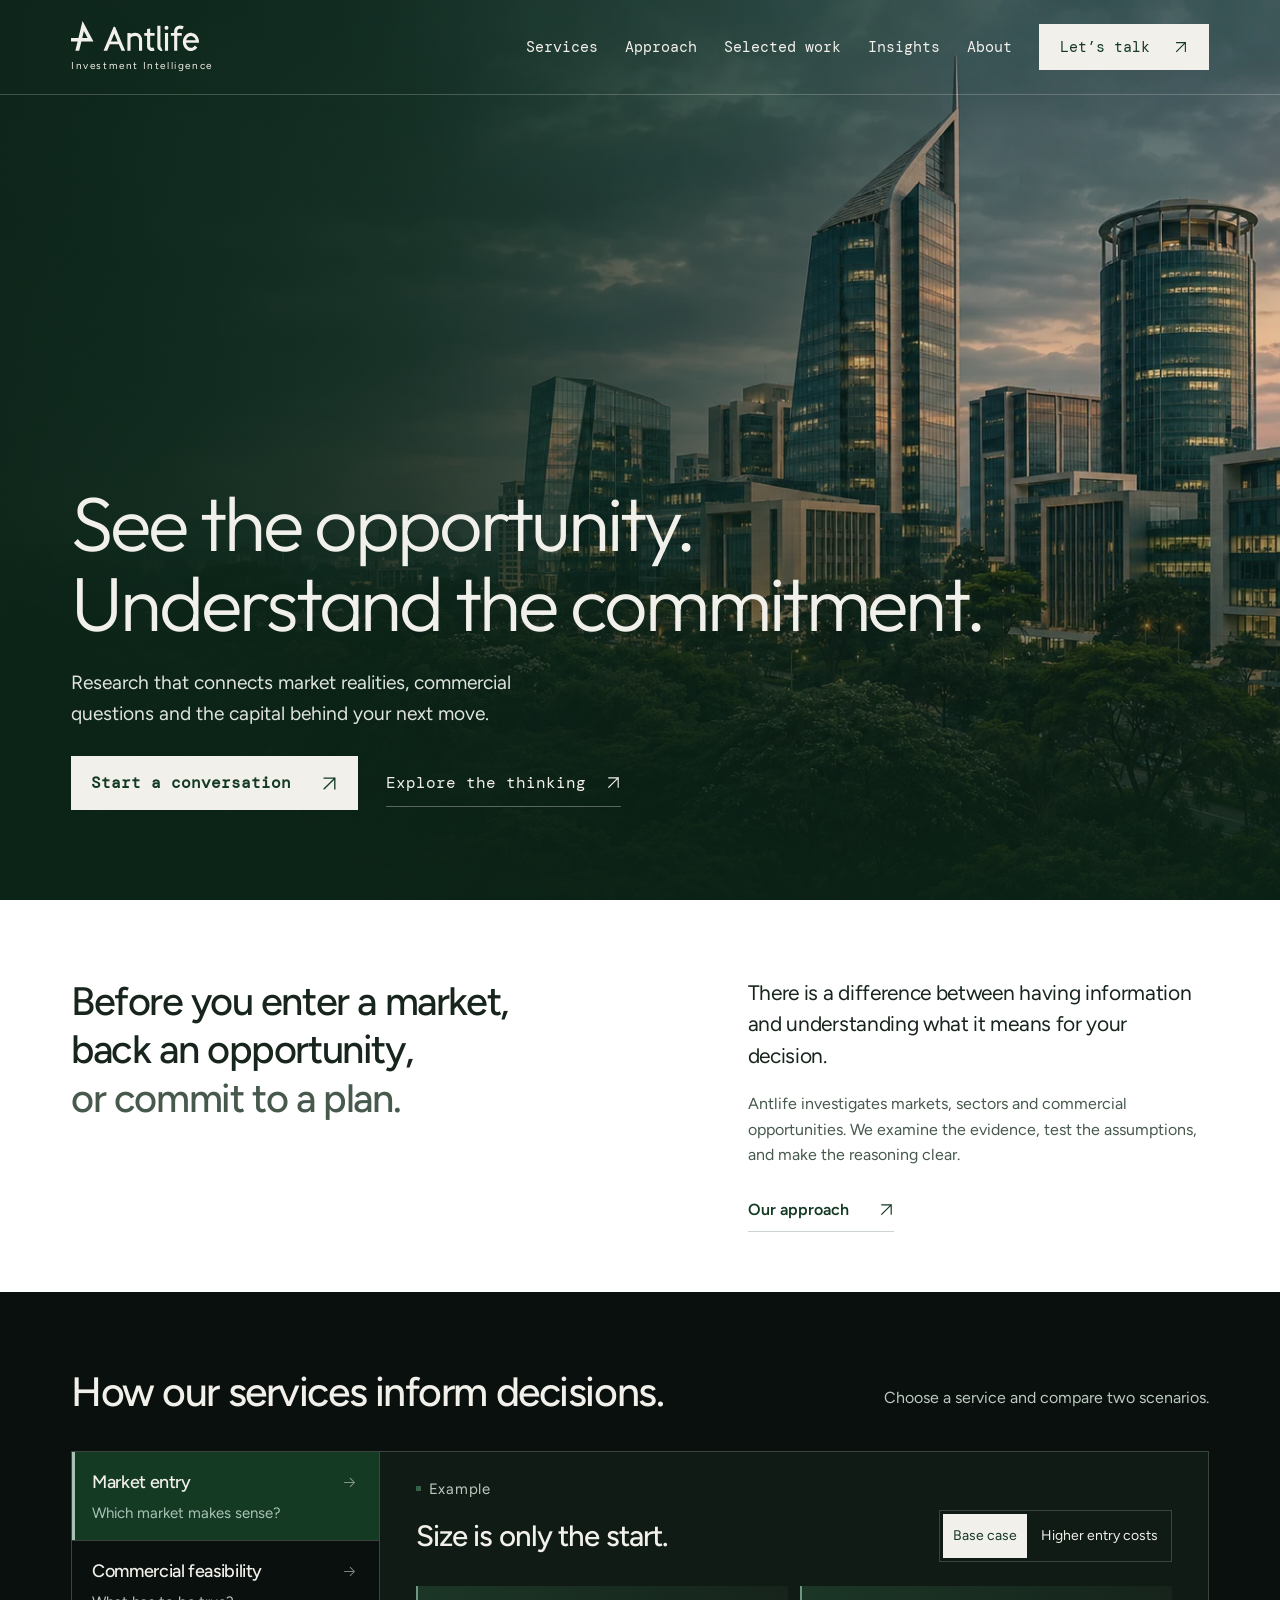
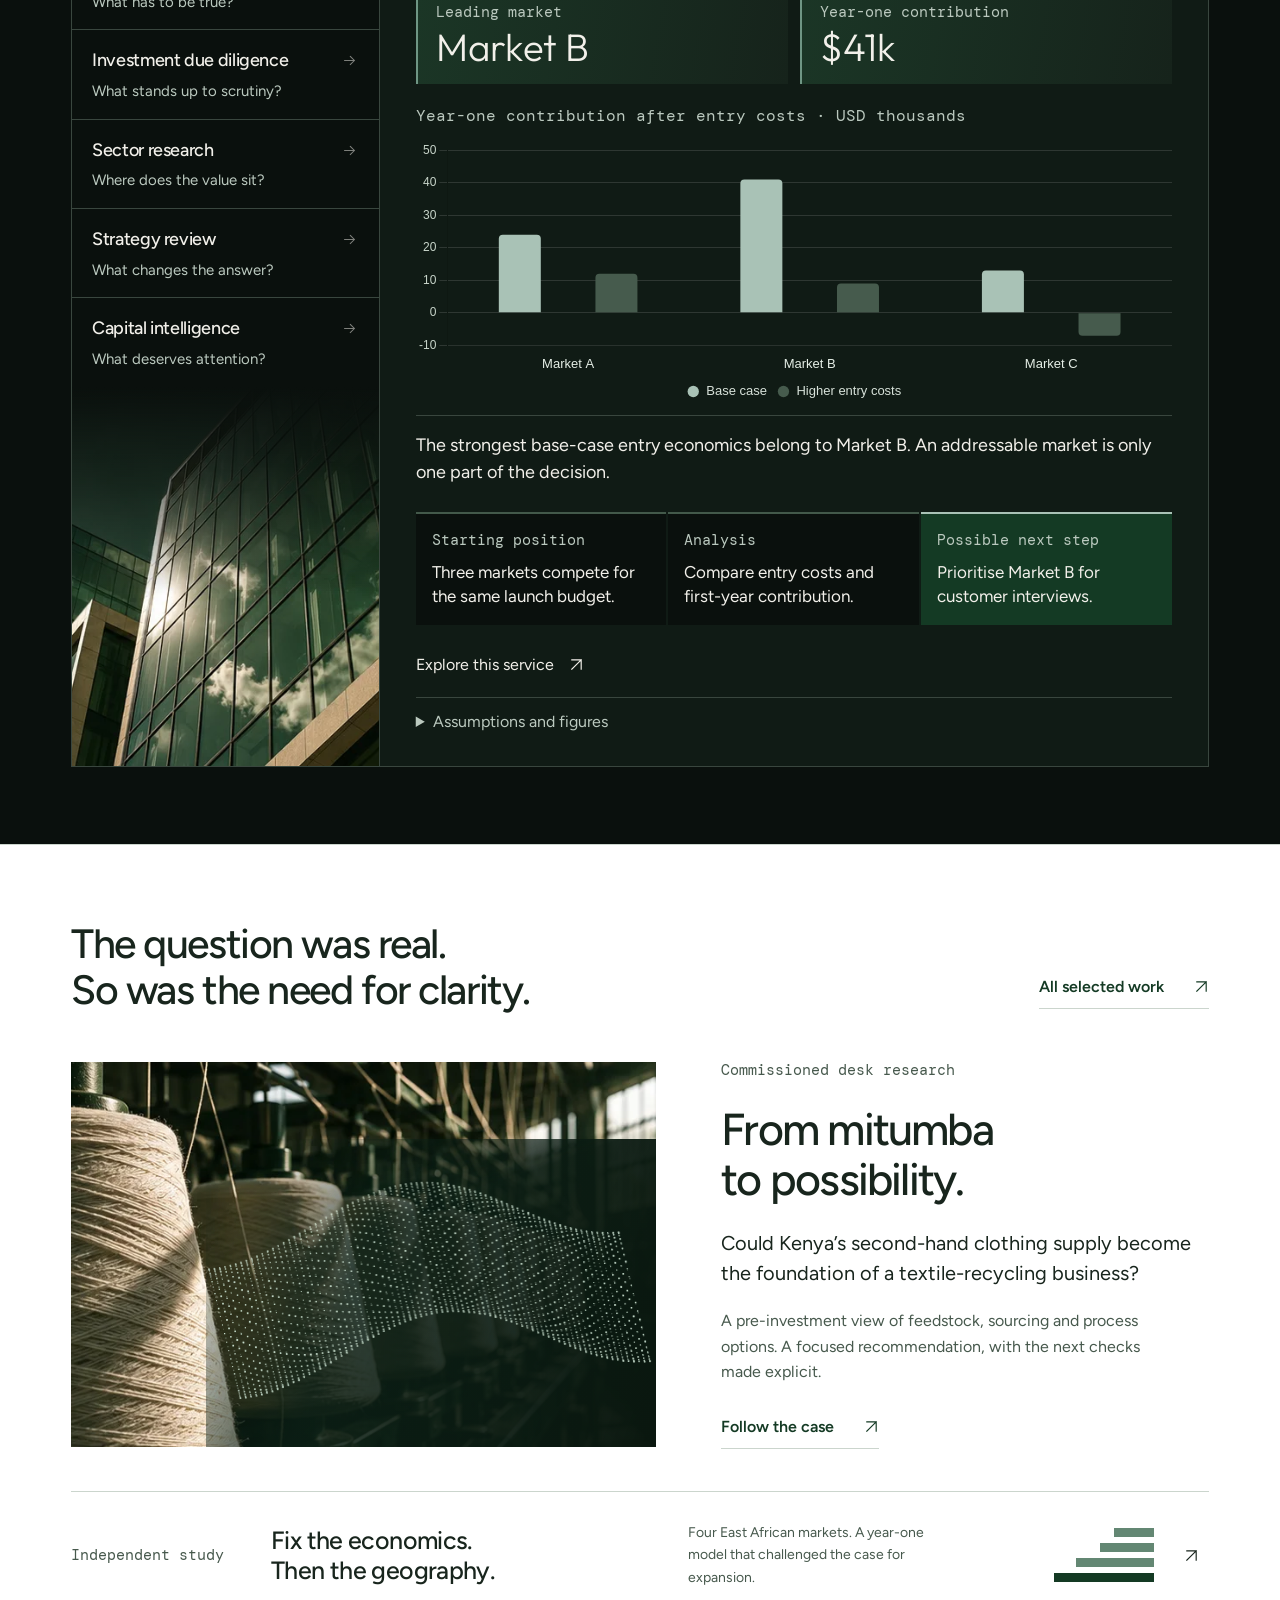
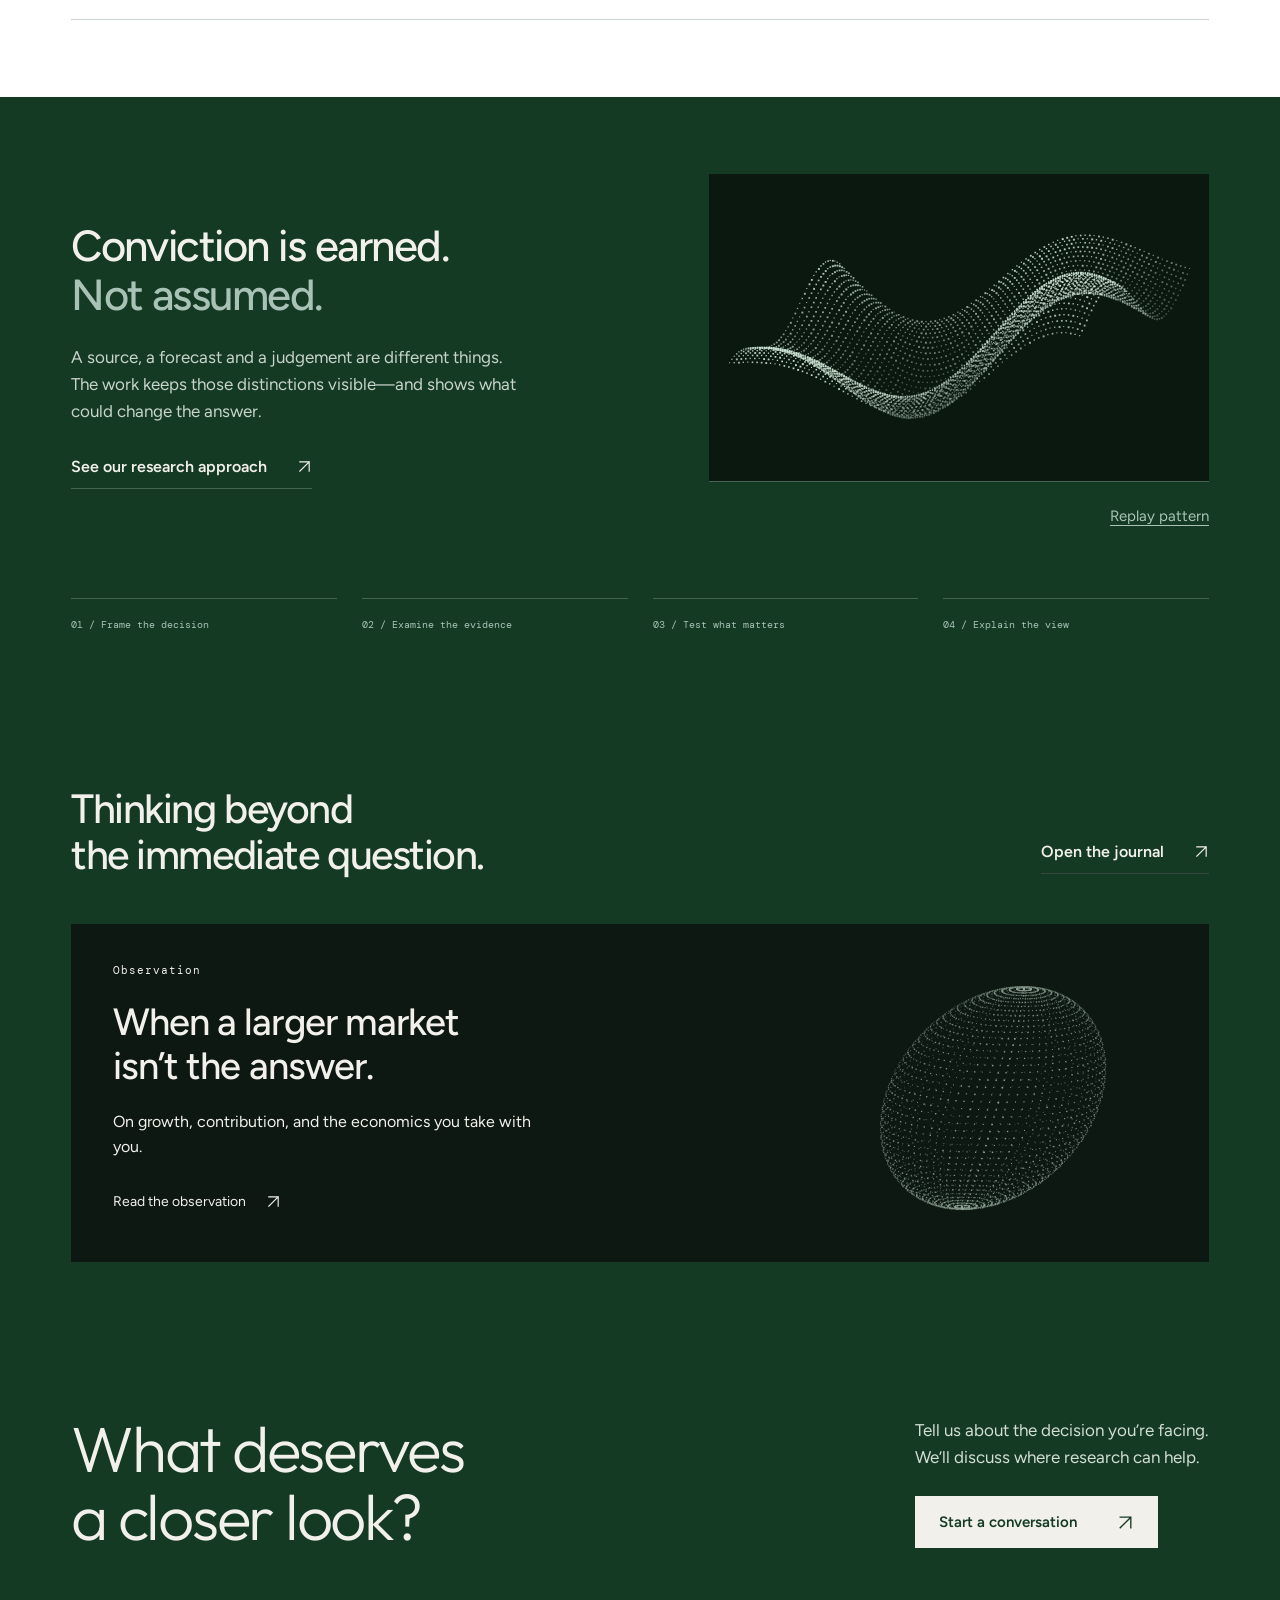
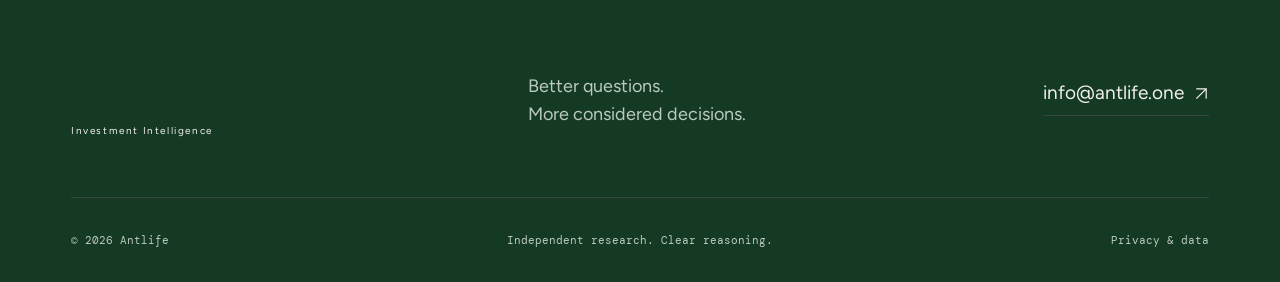
==== commit c941f2eb: "Add the forest editorial edition of Antlife Variant 2" ====
--- a/index.html
+++ b/index.html
@@ -1,5 +1,5 @@
 <!DOCTYPE html>
-<html lang="en"><head><meta charset="utf-8"><meta name="viewport" content="width=device-width,initial-scale=1"><title>Investment Intelligence — Antlife</title><meta name="description" content="Research for market entry, commercial feasibility and investment decisions. Start a conversation with Antlife."><meta name="theme-color" content="#143A24"><meta property="og:title" content="Investment Intelligence — Antlife"><meta property="og:description" content="Research for market entry, commercial feasibility and investment decisions. Start a conversation with Antlife."><meta property="og:type" content="website"><link rel="icon" href="/assets/brand/favicon.svg" type="image/svg+xml"><link rel="preload" href="/assets/fonts/Figtree-Regular.ttf" as="font" type="font/ttf" crossorigin><link rel="stylesheet" href="/assets/site.css"><script src="/assets/site.js" defer></script><link rel="stylesheet" href="/assets/journal.css"><script src="/assets/vendor/chartjs/chart.umd.js" defer></script><script src="/assets/journal.js" defer></script><noscript><style>@media(max-width:900px){.header-inner{flex-wrap:wrap;padding-block:18px}.site-header nav{position:static;display:flex;padding:0;width:100%;border:0}.menu-toggle{display:none}.journal-home .site-header{position:relative;inset:auto;margin:10px;background:var(--green)}}</style></noscript><script src="/assets/profile-motion.js" defer></script><link rel="stylesheet" href="/assets/light-edition.css"></head>
+<html lang="en"><head><meta charset="utf-8"><meta name="viewport" content="width=device-width,initial-scale=1"><title>Investment Intelligence — Antlife</title><meta name="description" content="Research for market entry, commercial feasibility and investment decisions. Start a conversation with Antlife."><link rel="preload" as="image" href="/assets/nairobi-editorial.webp"><meta name="theme-color" content="#143A24"><meta property="og:title" content="Investment Intelligence — Antlife"><meta property="og:description" content="Research for market entry, commercial feasibility and investment decisions. Start a conversation with Antlife."><meta property="og:type" content="website"><link rel="icon" href="/assets/brand/favicon.svg" type="image/svg+xml"><link rel="preload" href="/assets/fonts/Figtree-Regular.ttf" as="font" type="font/ttf" crossorigin><link rel="stylesheet" href="/assets/site.css"><script src="/assets/site.js" defer></script><link rel="stylesheet" href="/assets/journal.css"><script src="/assets/vendor/chartjs/chart.umd.js" defer></script><script src="/assets/journal.js" defer></script><noscript><style>@media(max-width:900px){.header-inner{flex-wrap:wrap;padding-block:18px}.site-header nav{position:static;display:flex;padding:0;width:100%;border:0}.menu-toggle{display:none}.journal-home .site-header{position:relative;inset:auto;margin:10px;background:var(--green)}}</style></noscript><script src="/assets/sculptures.js" defer></script></head>
 <body class="journal-v2 journal-home"><a href="#main" class="skip-link">Skip to content</a>
-<header class="site-header"><div class="container header-inner"><a href="/" class="brand" aria-label="Antlife home"><img src="/assets/brand/logo-green.svg" width="132" height="30" alt="Antlife"><span>Investment Intelligence</span></a><button class="menu-toggle" aria-expanded="false" aria-controls="main-nav"><span class="menu-label">Menu</span><span class="menu-icon" aria-hidden="true"><i></i><i></i></span></button><nav id="main-nav" aria-label="Main navigation"><a href="/services" >Services</a><a href="/approach" >Approach</a><a href="/work" >Selected work</a><a href="/insights" >Insights</a><a href="/about" >About</a><a class="nav-cta" href="/contact" >Let’s talk<span aria-hidden="true"><svg class="arrow-icon" viewBox="0 0 16 16" aria-hidden="true" focusable="false"><path d="M3 13 13 3M3 3h10v10"/></svg></span></a></nav></div></header>
-<main id="main"><section class="city-hero"><div class="container cover-layout"><div class="cover-copy"><h1>Invest with a clearer view.</h1><p>We help you decide which markets to enter, which investments to pursue, and what needs to be true for them to work.</p><div class="hero-actions"><a class="button button-light" href="/contact">Start a conversation<svg class="arrow-icon" viewBox="0 0 16 16" aria-hidden="true"><path d="M3 13 13 3M3 3h10v10"/></svg></a><a class="quiet-link" href="#service-laboratory">Explore services<svg class="arrow-icon" viewBox="0 0 16 16" aria-hidden="true"><path d="M3 13 13 3M3 3h10v10"/></svg></a></div></div><figure class="cover-study"><svg class="profile-study" viewBox="0 0 455 330" role="img" aria-label="Market evidence informs the economics, which guide the investment decision." focusable="false"><g transform="translate(53 174)"><use class="study-layer" style="--step:0" href="/assets/profile-studies.svg#plate0"/></g><g transform="translate(53 145)"><use class="study-layer" style="--step:1" href="/assets/profile-studies.svg#plate1"/></g><g transform="translate(53 116)"><use class="study-layer" style="--step:2" href="/assets/profile-studies.svg#plate2"/></g><g transform="translate(53 87)"><use class="study-layer" style="--step:3" href="/assets/profile-studies.svg#plate3"/></g><g transform="translate(53 58)"><use class="study-layer" style="--step:4" href="/assets/profile-studies.svg#plate4"/></g><path d="M308 122h24" stroke="#7c9785"/><circle cx="308" cy="122" r="2" fill="#365a43"/><text x="341" y="126" fill="#173a26">Decision</text><path d="M308 181h24" stroke="#7c9785"/><circle cx="308" cy="181" r="2" fill="#365a43"/><text x="341" y="185" fill="#173a26">Economics</text><path d="M308 241h24" stroke="#7c9785"/><circle cx="308" cy="241" r="2" fill="#365a43"/><text x="341" y="245" fill="#173a26">Evidence</text></svg><figcaption>How we build an investment view</figcaption></figure></div></section><section class="journal-intro section container" id="perspective"><div><h2>Start with the decision.</h2></div><div class="journal-intro-copy"><p>What would persuade you to invest, run a pilot, or walk away?</p><p>We agree on that question first. Then we examine demand, costs, and the assumptions that matter to your team.</p><a class="text-link" href="/approach">Our approach<svg class="arrow-icon" viewBox="0 0 16 16" aria-hidden="true"><path d="M3 13 13 3M3 3h10v10"/></svg></a></div></section><section class="service-laboratory section" id="service-laboratory"><div class="container"><div class="section-heading"><div><h2>How our services inform decisions.</h2></div><p class="heading-note">Choose a service and compare two scenarios.</p></div><div class="lens-layout"><div class="lens-tabs" role="tablist" aria-label="Explore service demonstrations" aria-orientation="vertical"><button class="lens-tab" id="lens-tab-0" role="tab" aria-controls="lens-panel" aria-selected="true" tabindex="0" data-lens="market-entry"><span>01</span><strong>Market entry</strong><small>Which market makes sense?</small><svg class="arrow-icon" viewBox="0 0 16 16" aria-hidden="true"><path d="M2 8h12M9 3l5 5-5 5"/></svg></button><button class="lens-tab" id="lens-tab-1" role="tab" aria-controls="lens-panel" aria-selected="false" tabindex="-1" data-lens="feasibility"><span>02</span><strong>Commercial feasibility</strong><small>What has to be true?</small><svg class="arrow-icon" viewBox="0 0 16 16" aria-hidden="true"><path d="M2 8h12M9 3l5 5-5 5"/></svg></button><button class="lens-tab" id="lens-tab-2" role="tab" aria-controls="lens-panel" aria-selected="false" tabindex="-1" data-lens="diligence"><span>03</span><strong>Investment due diligence</strong><small>What stands up to scrutiny?</small><svg class="arrow-icon" viewBox="0 0 16 16" aria-hidden="true"><path d="M2 8h12M9 3l5 5-5 5"/></svg></button><button class="lens-tab" id="lens-tab-3" role="tab" aria-controls="lens-panel" aria-selected="false" tabindex="-1" data-lens="sector"><span>04</span><strong>Sector research</strong><small>Where does the value sit?</small><svg class="arrow-icon" viewBox="0 0 16 16" aria-hidden="true"><path d="M2 8h12M9 3l5 5-5 5"/></svg></button><button class="lens-tab" id="lens-tab-4" role="tab" aria-controls="lens-panel" aria-selected="false" tabindex="-1" data-lens="strategy"><span>05</span><strong>Strategy review</strong><small>What changes the answer?</small><svg class="arrow-icon" viewBox="0 0 16 16" aria-hidden="true"><path d="M2 8h12M9 3l5 5-5 5"/></svg></button><button class="lens-tab" id="lens-tab-5" role="tab" aria-controls="lens-panel" aria-selected="false" tabindex="-1" data-lens="capital"><span>06</span><strong>Capital intelligence</strong><small>What deserves attention?</small><svg class="arrow-icon" viewBox="0 0 16 16" aria-hidden="true"><path d="M2 8h12M9 3l5 5-5 5"/></svg></button></div><div class="lens-panel" id="lens-panel" role="tabpanel" aria-labelledby="lens-tab-0" tabindex="0"><div class="lens-panel-top"><span class="demo-status">Example</span></div><div class="lens-title-row"><h3 id="lens-title">Size is only the start.</h3><div class="lens-scenarios" role="group" aria-label="Demonstration scenario"><button data-lens-scenario="base" aria-pressed="true">Base case</button><button data-lens-scenario="alternate" aria-pressed="false">Higher entry costs</button></div></div><div class="metric-strip"><div><span id="metric-label">Leading market</span><strong id="metric-value">Market B</strong></div><div><span id="comparison-label">Year-one contribution</span><strong id="comparison-value">$41k</strong></div></div><p class="lens-unit" id="lens-unit">Year-one contribution after entry costs · USD thousands</p><div id="lens-graph" class="lens-graph" role="img" aria-label="Illustrative contributions: Market A 24 thousand dollars, Market B 41 thousand dollars, Market C 13 thousand dollars"><svg viewBox="0 0 600 220" aria-hidden="true"><path d="M95 20V190H560" class="graph-axis"/><rect x="95" y="40" width="192" height="26" class="graph-bar"/><rect x="95" y="96" width="328" height="26" class="graph-bar graph-focus"/><rect x="95" y="152" width="104" height="26" class="graph-bar"/><text x="8" y="58">Market A</text><text x="8" y="114">Market B</text><text x="8" y="170">Market C</text><text x="298" y="58">24</text><text x="434" y="114">41</text><text x="210" y="170">13</text></svg></div><div class="lens-finding" aria-live="polite" aria-atomic="true"><span>What changes</span><p id="lens-finding">The largest opportunity is not always the strongest entry case. Compare the economics after the cost of getting in.</p></div><dl class="decision-path"><div><dt>Starting position</dt><dd id="lens-start">Three markets compete for the same launch budget.</dd></div><div><dt>Analysis</dt><dd id="lens-analysis">Compare entry costs and first-year contribution.</dd></div><div><dt>Possible next step</dt><dd id="lens-decision">Prioritise Market B for customer interviews.</dd></div></dl><div class="lens-bottom"><a id="lens-service-link" href="/services#market-entry">Explore this service <svg class="arrow-icon" viewBox="0 0 16 16" aria-hidden="true"><path d="M3 13 13 3M3 3h10v10"/></svg></a></div><details class="lens-evidence"><summary>Assumptions and figures</summary><div><p id="lens-assumptions">Fictional markets and annual figures. Contribution is revenue less operating and entry costs. This demonstrates a comparison, not a market recommendation.</p><div id="lens-data">Market A: 24; Market B: 41; Market C: 13 (USD thousands).</div></div></details></div></div><noscript><p>Selecting services and scenarios needs JavaScript. The initial market comparison and service descriptions remain available.</p></noscript></div></section><section class="journal-work section container"><div class="section-heading"><div><h2>Two decisions from our work.</h2></div><a class="text-link" href="/work">All selected work<svg class="arrow-icon" viewBox="0 0 16 16" aria-hidden="true"><path d="M3 13 13 3M3 3h10v10"/></svg></a></div><div class="journal-feature"><a class="feature-art" href="/work/mitumba-to-yarn" aria-label="Explore From mitumba to yarn"><div class="editorial-plate"><svg class="profile-study" viewBox="0 0 420 330" aria-hidden="true" focusable="false"><g transform="translate(32 30)"><use class="study-layer" style="--step:0" href="/assets/profile-studies.svg#stream0"/></g><g transform="translate(32 30)"><use class="study-layer" style="--step:1" href="/assets/profile-studies.svg#stream1"/></g><g transform="translate(32 30)"><use class="study-layer" style="--step:2" href="/assets/profile-studies.svg#stream2"/></g><g transform="translate(32 30)"><use class="study-layer" style="--step:3" href="/assets/profile-studies.svg#stream3"/></g><g transform="translate(32 30)"><use class="study-layer" style="--step:4" href="/assets/profile-studies.svg#stream4"/></g></svg></div></a><div class="feature-copy"><span class="status">Commissioned desk research</span><h3>Could used clothing become yarn?</h3><p>A founder in Kenya needed to choose which textiles to buy and how to process them.</p><p class="small-note">The study identified a material to test and the checks to run before investing in equipment.</p><a class="text-link" href="/work/mitumba-to-yarn">Follow the case<svg class="arrow-icon" viewBox="0 0 16 16" aria-hidden="true"><path d="M3 13 13 3M3 3h10v10"/></svg></a></div></div><a class="secondary-case" href="/work/expansion-economics"><span class="status">Independent study</span><h3>Fix the economics.<br>Then the geography.</h3><p>Four East African markets. A year-one model that challenged the case for expansion.</p><span class="secondary-chart" aria-hidden="true"><i></i><i></i><i></i><i></i></span><svg class="arrow-icon" viewBox="0 0 16 16" aria-hidden="true"><path d="M3 13 13 3M3 3h10v10"/></svg></a></section><section class="journal-method section"><div class="container journal-method-grid"><div><h2>How we test the evidence.</h2><p>We show which findings come from sources, which depend on assumptions, and what could change our recommendation.</p><a class="text-link light-link" href="/approach">See our research approach<svg class="arrow-icon" viewBox="0 0 16 16" aria-hidden="true"><path d="M3 13 13 3M3 3h10v10"/></svg></a></div><div class="pixel-composition"><div class="pixel-field" aria-hidden="true"><svg class="profile-study" viewBox="0 0 420 330" aria-hidden="true" focusable="false"><g transform="translate(55 223)"><use class="study-layer" style="--step:0" href="/assets/profile-studies.svg#column0"/></g><g transform="translate(108 216)"><use class="study-layer" style="--step:1" href="/assets/profile-studies.svg#column1"/></g><g transform="translate(161 209)"><use class="study-layer" style="--step:2" href="/assets/profile-studies.svg#column2"/></g><g transform="translate(214 202)"><use class="study-layer" style="--step:3" href="/assets/profile-studies.svg#column3"/></g><g transform="translate(267 195)"><use class="study-layer" style="--step:4" href="/assets/profile-studies.svg#column4"/></g></svg></div><div class="pixel-caption"><button class="replay-pixels" type="button">Replay diagram</button></div></div></div><div class="container method-foot"><span>01 / Frame the decision</span><span>02 / Examine the evidence</span><span>03 / Test what matters</span><span>04 / Explain the view</span></div></section><section class="journal-insights section container"><div class="section-heading"><div><h2>From the journal.</h2></div><a class="text-link" href="/insights">Open the journal<svg class="arrow-icon" viewBox="0 0 16 16" aria-hidden="true"><path d="M3 13 13 3M3 3h10v10"/></svg></a></div><a class="journal-article-card" href="/insights/growth-and-economics"><span class="eyebrow">Observation</span><h3>When a larger market<br>isn’t the answer.</h3><div class="article-grid-art" aria-hidden="true"><svg class="profile-study" viewBox="0 0 420 330" aria-hidden="true" focusable="false"><g transform="translate(53 174)"><use class="study-layer" style="--step:0" href="/assets/profile-studies.svg#plate0"/></g><g transform="translate(53 145)"><use class="study-layer" style="--step:1" href="/assets/profile-studies.svg#plate1"/></g><g transform="translate(53 116)"><use class="study-layer" style="--step:2" href="/assets/profile-studies.svg#plate2"/></g><g transform="translate(53 87)"><use class="study-layer" style="--step:3" href="/assets/profile-studies.svg#plate3"/></g><g transform="translate(53 58)"><use class="study-layer" style="--step:4" href="/assets/profile-studies.svg#plate4"/></g></svg></div><p>On growth, contribution, and the economics you take with you.</p><span class="article-read">Read the observation <svg class="arrow-icon" viewBox="0 0 16 16" aria-hidden="true"><path d="M3 13 13 3M3 3h10v10"/></svg></span></a></section><section class="journal-closing section"><div class="container"><div><h2>What are you deciding?</h2><div><p>Tell us about the decision you’re facing.<br>We’ll discuss where research can help.</p><a class="button button-light" href="/contact">Start a conversation<svg class="arrow-icon" viewBox="0 0 16 16" aria-hidden="true"><path d="M3 13 13 3M3 3h10v10"/></svg></a></div></div></div></section></main><footer class="site-footer"><div class="container"><div class="footer-top"><a href="/" class="brand" aria-label="Antlife home"><img src="/assets/brand/logo-green.svg" width="160" height="37" alt="Antlife"><span>Investment Intelligence</span></a><p>Better questions.<br>More considered decisions.</p><a class="footer-email" href="mailto:info@antlife.one">info@antlife.one <svg class="arrow-icon" viewBox="0 0 16 16" aria-hidden="true" focusable="false"><path d="M3 13 13 3M3 3h10v10"/></svg></a></div><div class="footer-bottom"><span>© 2026 Antlife</span><span>Independent research. Clear reasoning.</span><a href="/privacy">Privacy &amp; data</a></div></div></footer></body></html>+<header class="site-header"><div class="container header-inner"><a href="/" class="brand" aria-label="Antlife home"><img src="/assets/brand/logo-ivory.svg" width="132" height="30" alt="Antlife"><span>Investment Intelligence</span></a><button class="menu-toggle" aria-expanded="false" aria-controls="main-nav"><span class="menu-label">Menu</span><span class="menu-icon" aria-hidden="true"><i></i><i></i></span></button><nav id="main-nav" aria-label="Main navigation"><a href="/services" >Services</a><a href="/approach" >Approach</a><a href="/work" >Selected work</a><a href="/insights" >Insights</a><a href="/about" >About</a><a class="nav-cta" href="/contact" >Let’s talk<span aria-hidden="true"><svg class="arrow-icon" viewBox="0 0 16 16" aria-hidden="true" focusable="false"><path d="M3 13 13 3M3 3h10v10"/></svg></span></a></nav></div></header>
+<main id="main"><section class="city-hero"><img class="city-image" src="/assets/nairobi-editorial.webp" width="1672" height="941" alt="" fetchpriority="high"><div class="city-shade"></div><div class="container city-hero-content"><div class="city-copy"><h1>See the opportunity.<br><em>Understand the commitment.</em></h1><p>Research that connects market realities, commercial<br class="desktop-break"> questions and the capital behind your next move.</p><div class="hero-actions"><a class="button button-light" href="/contact">Start a conversation<svg class="arrow-icon" viewBox="0 0 16 16" aria-hidden="true"><path d="M3 13 13 3M3 3h10v10"/></svg></a><a class="quiet-link" href="#service-laboratory">Explore the thinking<svg class="arrow-icon" viewBox="0 0 16 16" aria-hidden="true"><path d="M3 13 13 3M3 3h10v10"/></svg></a></div></div></div></section><div class="paper-band"><section class="journal-intro section container" id="perspective"><div><h2>Before you enter a market,<br>back an opportunity,<br><span>or commit to a plan.</span></h2></div><div class="journal-intro-copy"><p>There is a difference between having information and understanding what it means for your decision.</p><p>Antlife investigates markets, sectors and commercial opportunities. We examine the evidence, test the assumptions, and make the reasoning clear.</p><a class="text-link" href="/approach">Our approach<svg class="arrow-icon" viewBox="0 0 16 16" aria-hidden="true"><path d="M3 13 13 3M3 3h10v10"/></svg></a></div></section></div><section class="service-laboratory section" id="service-laboratory"><div class="container"><div class="section-heading"><div><h2>How our services inform decisions.</h2></div><p class="heading-note">Choose a service and compare two scenarios.</p></div><div class="lens-layout"><div class="lens-tabs" role="tablist" aria-label="Explore service demonstrations" aria-orientation="vertical"><button class="lens-tab" id="lens-tab-0" role="tab" aria-controls="lens-panel" aria-selected="true" tabindex="0" data-lens="market-entry"><span>01</span><strong>Market entry</strong><small>Which market makes sense?</small><svg class="arrow-icon" viewBox="0 0 16 16" aria-hidden="true"><path d="M2 8h12M9 3l5 5-5 5"/></svg></button><button class="lens-tab" id="lens-tab-1" role="tab" aria-controls="lens-panel" aria-selected="false" tabindex="-1" data-lens="feasibility"><span>02</span><strong>Commercial feasibility</strong><small>What has to be true?</small><svg class="arrow-icon" viewBox="0 0 16 16" aria-hidden="true"><path d="M2 8h12M9 3l5 5-5 5"/></svg></button><button class="lens-tab" id="lens-tab-2" role="tab" aria-controls="lens-panel" aria-selected="false" tabindex="-1" data-lens="diligence"><span>03</span><strong>Investment due diligence</strong><small>What stands up to scrutiny?</small><svg class="arrow-icon" viewBox="0 0 16 16" aria-hidden="true"><path d="M2 8h12M9 3l5 5-5 5"/></svg></button><button class="lens-tab" id="lens-tab-3" role="tab" aria-controls="lens-panel" aria-selected="false" tabindex="-1" data-lens="sector"><span>04</span><strong>Sector research</strong><small>Where does the value sit?</small><svg class="arrow-icon" viewBox="0 0 16 16" aria-hidden="true"><path d="M2 8h12M9 3l5 5-5 5"/></svg></button><button class="lens-tab" id="lens-tab-4" role="tab" aria-controls="lens-panel" aria-selected="false" tabindex="-1" data-lens="strategy"><span>05</span><strong>Strategy review</strong><small>What changes the answer?</small><svg class="arrow-icon" viewBox="0 0 16 16" aria-hidden="true"><path d="M2 8h12M9 3l5 5-5 5"/></svg></button><button class="lens-tab" id="lens-tab-5" role="tab" aria-controls="lens-panel" aria-selected="false" tabindex="-1" data-lens="capital"><span>06</span><strong>Capital intelligence</strong><small>What deserves attention?</small><svg class="arrow-icon" viewBox="0 0 16 16" aria-hidden="true"><path d="M2 8h12M9 3l5 5-5 5"/></svg></button></div><div class="lens-panel" id="lens-panel" role="tabpanel" aria-labelledby="lens-tab-0" tabindex="0"><div class="lens-panel-top"><span class="demo-status">Example</span></div><div class="lens-title-row"><h3 id="lens-title">Size is only the start.</h3><div class="lens-scenarios" role="group" aria-label="Demonstration scenario"><button data-lens-scenario="base" aria-pressed="true">Base case</button><button data-lens-scenario="alternate" aria-pressed="false">Higher entry costs</button></div></div><div class="metric-strip"><div><span id="metric-label">Leading market</span><strong id="metric-value">Market B</strong></div><div><span id="comparison-label">Year-one contribution</span><strong id="comparison-value">$41k</strong></div></div><p class="lens-unit" id="lens-unit">Year-one contribution after entry costs · USD thousands</p><div id="lens-graph" class="lens-graph" role="img" aria-label="Illustrative contributions: Market A 24 thousand dollars, Market B 41 thousand dollars, Market C 13 thousand dollars"><svg viewBox="0 0 600 220" aria-hidden="true"><path d="M95 20V190H560" class="graph-axis"/><rect x="95" y="40" width="192" height="26" class="graph-bar"/><rect x="95" y="96" width="328" height="26" class="graph-bar graph-focus"/><rect x="95" y="152" width="104" height="26" class="graph-bar"/><text x="8" y="58">Market A</text><text x="8" y="114">Market B</text><text x="8" y="170">Market C</text><text x="298" y="58">24</text><text x="434" y="114">41</text><text x="210" y="170">13</text></svg></div><div class="lens-finding" aria-live="polite" aria-atomic="true"><span>What changes</span><p id="lens-finding">The largest opportunity is not always the strongest entry case. Compare the economics after the cost of getting in.</p></div><dl class="decision-path"><div><dt>Starting position</dt><dd id="lens-start">Three markets compete for the same launch budget.</dd></div><div><dt>Analysis</dt><dd id="lens-analysis">Compare entry costs and first-year contribution.</dd></div><div><dt>Possible next step</dt><dd id="lens-decision">Prioritise Market B for customer interviews.</dd></div></dl><div class="lens-bottom"><a id="lens-service-link" href="/services#market-entry">Explore this service <svg class="arrow-icon" viewBox="0 0 16 16" aria-hidden="true"><path d="M3 13 13 3M3 3h10v10"/></svg></a></div><details class="lens-evidence"><summary>Assumptions and figures</summary><div><p id="lens-assumptions">Fictional markets and annual figures. Contribution is revenue less operating and entry costs. This demonstrates a comparison, not a market recommendation.</p><div id="lens-data">Market A: 24; Market B: 41; Market C: 13 (USD thousands).</div></div></details></div></div><noscript><p>Selecting services and scenarios needs JavaScript. The initial market comparison and service descriptions remain available.</p></noscript></div></section><div class="paper-band"><section class="journal-work section container"><div class="section-heading"><div><h2>The question was real.<br>So was the need for clarity.</h2></div><a class="text-link" href="/work">All selected work<svg class="arrow-icon" viewBox="0 0 16 16" aria-hidden="true"><path d="M3 13 13 3M3 3h10v10"/></svg></a></div><div class="journal-feature"><a class="feature-art" href="/work/mitumba-to-yarn" aria-label="Explore From mitumba to yarn"><div class="editorial-plate"><img src="/assets/mill.webp" alt="" loading="lazy" width="768" height="512"><canvas data-sculpture="weave" aria-hidden="true"></canvas></div></a><div class="feature-copy"><span class="status">Commissioned desk research</span><h3>From mitumba<br>to possibility.</h3><p>Could Kenya’s second-hand clothing supply become the foundation of a textile-recycling business?</p><p class="small-note">A pre-investment view of feedstock, sourcing and process options. A focused recommendation, with the next checks made explicit.</p><a class="text-link" href="/work/mitumba-to-yarn">Follow the case<svg class="arrow-icon" viewBox="0 0 16 16" aria-hidden="true"><path d="M3 13 13 3M3 3h10v10"/></svg></a></div></div><a class="secondary-case" href="/work/expansion-economics"><span class="status">Independent study</span><h3>Fix the economics.<br>Then the geography.</h3><p>Four East African markets. A year-one model that challenged the case for expansion.</p><span class="secondary-chart" aria-hidden="true"><i></i><i></i><i></i><i></i></span><svg class="arrow-icon" viewBox="0 0 16 16" aria-hidden="true"><path d="M3 13 13 3M3 3h10v10"/></svg></a></section></div><section class="journal-method section"><div class="container journal-method-grid"><div><h2>Conviction is earned.<br><em>Not assumed.</em></h2><p>A source, a forecast and a judgement are different things. The work keeps those distinctions visible—and shows what could change the answer.</p><a class="text-link light-link" href="/approach">See our research approach<svg class="arrow-icon" viewBox="0 0 16 16" aria-hidden="true"><path d="M3 13 13 3M3 3h10v10"/></svg></a></div><div class="pixel-composition"><div class="pixel-field" aria-hidden="true"><canvas class="pixel-cell" data-sculpture="terrain" aria-hidden="true"></canvas></div><div class="pixel-caption"><button class="replay-pixels" type="button">Replay pattern</button></div></div></div><div class="container method-foot"><span>01 / Frame the decision</span><span>02 / Examine the evidence</span><span>03 / Test what matters</span><span>04 / Explain the view</span></div></section><section class="journal-insights section container"><div class="section-heading"><div><h2>Thinking beyond<br>the immediate question.</h2></div><a class="text-link" href="/insights">Open the journal<svg class="arrow-icon" viewBox="0 0 16 16" aria-hidden="true"><path d="M3 13 13 3M3 3h10v10"/></svg></a></div><a class="journal-article-card" href="/insights/growth-and-economics"><span class="eyebrow">Observation</span><h3>When a larger market<br>isn’t the answer.</h3><div class="article-grid-art" aria-hidden="true"><canvas data-sculpture="orbit"></canvas></div><p>On growth, contribution, and the economics you take with you.</p><span class="article-read">Read the observation <svg class="arrow-icon" viewBox="0 0 16 16" aria-hidden="true"><path d="M3 13 13 3M3 3h10v10"/></svg></span></a></section><section class="journal-closing section"><div class="container"><div><h2>What deserves<br>a closer look?</h2><div><p>Tell us about the decision you’re facing.<br>We’ll discuss where research can help.</p><a class="button button-light" href="/contact">Start a conversation<svg class="arrow-icon" viewBox="0 0 16 16" aria-hidden="true"><path d="M3 13 13 3M3 3h10v10"/></svg></a></div></div></div></section></main><footer class="site-footer"><div class="container"><div class="footer-top"><a href="/" class="brand" aria-label="Antlife home"><img src="/assets/brand/logo-green.svg" width="160" height="37" alt="Antlife"><span>Investment Intelligence</span></a><p>Better questions.<br>More considered decisions.</p><a class="footer-email" href="mailto:info@antlife.one">info@antlife.one <svg class="arrow-icon" viewBox="0 0 16 16" aria-hidden="true" focusable="false"><path d="M3 13 13 3M3 3h10v10"/></svg></a></div><div class="footer-bottom"><span>© 2026 Antlife</span><span>Independent research. Clear reasoning.</span><a href="/privacy">Privacy &amp; data</a></div></div></footer></body></html>
--- a/assets/site.css
+++ b/assets/site.css
@@ -1,11 +1,11 @@
 @font-face{font-family:Figtree;src:url('/assets/fonts/Figtree-Regular.ttf') format('truetype');font-weight:400;font-display:swap}@font-face{font-family:Figtree;src:url('/assets/fonts/Figtree-Medium.ttf') format('truetype');font-weight:500;font-display:swap}@font-face{font-family:Figtree;src:url('/assets/fonts/Figtree-SemiBold.ttf') format('truetype');font-weight:600;font-display:swap}@font-face{font-family:Figtree;src:url('/assets/fonts/Figtree-Bold.ttf') format('truetype');font-weight:700;font-display:swap}@font-face{font-family:Outfit;src:url('/assets/fonts/Outfit-Light.ttf') format('truetype');font-weight:300;font-display:swap}@font-face{font-family:'DM Mono';src:url('/assets/fonts/DMMono-Regular.ttf') format('truetype');font-weight:400;font-display:swap}
-:root{--green:#143a24;--deep:#172b21;--forest:#004e2f;--ivory:#f2f0ea;--ink:#1a2420;--muted:#4a5a50;--stone:#d6d3c9;--sage:#6f9684;--sage-light:#a9c2b6;--navy:#13281c;--teal:#355b46;--clay:#34443c;--mono:'DM Mono',monospace;--side:clamp(20px,5.55vw,80px)}*{box-sizing:border-box}html{scroll-behavior:smooth;scroll-padding-top:110px}body{margin:0;background:var(--ivory);color:var(--ink);font-family:Figtree,Arial,sans-serif;font-size:17px;line-height:1.6;-webkit-font-smoothing:antialiased}a{color:inherit;text-decoration:none}button,input,select,textarea{font:inherit}button,a,input,select,textarea{-webkit-tap-highlight-color:transparent}button{cursor:pointer}button:disabled{cursor:wait;opacity:.65}img{max-width:100%;height:auto}p{margin:0 0 20px}h1,h2,h3{font-weight:500;line-height:1.12;letter-spacing:-.035em;margin:0 0 24px}h1{font-family:Outfit,Figtree,sans-serif;font-weight:300;font-size:clamp(52px,6.3vw,92px);line-height:1.04;letter-spacing:-.045em}h2{font-size:clamp(30px,3.2vw,46px);font-weight:500}h3{font-size:24px;letter-spacing:-.025em}em{font-style:normal}button{border:0;background:none;color:inherit}.container{width:100%;max-width:1600px;margin-inline:auto;padding-inline:var(--side)}.section{padding-block:104px}.eyebrow{font-family:var(--mono);font-size:11px;line-height:1.6;letter-spacing:.09em;text-transform:none;margin-bottom:28px}.muted{color:var(--muted)}.small-note{font-size:14px;line-height:1.6;color:var(--muted)}.button{display:inline-flex;min-height:52px;align-items:center;justify-content:space-between;gap:40px;padding:14px 24px;background:var(--green);color:var(--ivory);font-size:15px;font-weight:600;transition:background .18s,color .18s}.button:hover{background:var(--forest)}.button span{font:22px Arial,sans-serif}.button-light{background:var(--ivory);color:var(--green)}.button-light:hover{background:#fff}.text-link{display:inline-flex;align-items:center;gap:30px;min-height:44px;font-size:15px;font-weight:600;border-bottom:1px solid var(--stone)}.text-link:hover{border-color:currentColor}.quiet-link{min-height:48px;display:inline-flex;gap:20px;align-items:center;font-size:15px;border-bottom:1px solid #ffffff50}.quiet-link span{font-size:20px}.skip-link{position:fixed;top:-100px;left:20px;background:var(--ivory);padding:12px 20px;z-index:100}.skip-link:focus{top:10px}:focus-visible{outline:2px solid var(--teal);outline-offset:5px}.site-header :focus-visible,.hero :focus-visible,.method-section :focus-visible,.closing :focus-visible,.case-mast :focus-visible,.about-art :focus-visible{outline-color:var(--ivory)}[hidden]{display:none!important}
-.site-header{background:var(--green);color:var(--ivory);position:relative;z-index:20;border-bottom:1px solid #ffffff24}.header-inner{min-height:104px;display:flex;align-items:center;justify-content:space-between;gap:32px}.brand{display:inline-flex;flex-direction:column;align-items:flex-start;gap:8px;flex-shrink:0;padding:8px 0}.brand img{display:block}.brand span{font-size:10px;letter-spacing:.16em;line-height:1.4}.site-header nav{display:flex;align-items:center;gap:30px;font-size:14px}.site-header nav>a:not(.nav-cta){min-height:44px;display:flex;align-items:center;position:relative}.site-header nav>a:not(.nav-cta):after{content:'';position:absolute;left:0;right:100%;bottom:3px;height:1px;background:var(--sage-light);transition:right .18s}.site-header nav>a:hover:after,.site-header nav>a[aria-current]:after{right:0}.nav-cta{display:flex;align-items:center;gap:24px;border:1px solid #ffffff55;min-height:44px;padding:8px 17px}.nav-cta:hover{background:var(--ivory);color:var(--green)}.menu-toggle{display:none}
+:root{--green:#143a24;--deep:#172b21;--forest:#004e2f;--ivory:#f2f0ea;--ink:#1a2420;--muted:#4a5a50;--stone:#39463e;--sage:#6f9684;--sage-light:#a9c2b6;--navy:#102318;--teal:#346147;--clay:#476752;--mono:'DM Mono',monospace;--side:clamp(20px,5.55vw,80px)}*{box-sizing:border-box}html{scroll-behavior:smooth;scroll-padding-top:110px}body{margin:0;background:var(--black);color:var(--ivory);font-family:Figtree,Arial,sans-serif;font-size:17px;line-height:1.6;-webkit-font-smoothing:antialiased}a{color:inherit;text-decoration:none}button,input,select,textarea{font:inherit}button,a,input,select,textarea{-webkit-tap-highlight-color:transparent}button{cursor:pointer}button:disabled{cursor:wait;opacity:.65}img{max-width:100%;height:auto}p{margin:0 0 20px}h1,h2,h3{font-weight:500;line-height:1.12;letter-spacing:-.035em;margin:0 0 24px}h1{font-family:Outfit,Figtree,sans-serif;font-weight:300;font-size:clamp(52px,6.3vw,92px);line-height:1.04;letter-spacing:-.045em}h2{font-size:clamp(30px,3.2vw,46px);font-weight:500}h3{font-size:24px;letter-spacing:-.025em}em{font-style:normal}button{border:0;background:none;color:inherit}.container{width:100%;max-width:1600px;margin-inline:auto;padding-inline:var(--side)}.section{padding-block:104px}.eyebrow{font-family:var(--mono);font-size:11px;line-height:1.6;letter-spacing:.09em;text-transform:none;margin-bottom:28px}.muted{color:var(--subtle)}.small-note{font-size:14px;line-height:1.6;color:var(--subtle)}.button{display:inline-flex;min-height:52px;align-items:center;justify-content:space-between;gap:40px;padding:14px 24px;background:var(--green);color:var(--ivory);font-size:15px;font-weight:600;transition:background .18s,color .18s}.button:hover{background:var(--forest)}.button span{font:22px Arial,sans-serif}.button-light{background:var(--black);color:var(--ivory)}.button-light:hover{background:var(--paper)}.text-link{display:inline-flex;align-items:center;gap:30px;min-height:44px;font-size:15px;font-weight:600;border-bottom:1px solid var(--stone)}.text-link:hover{border-color:currentColor}.quiet-link{min-height:48px;display:inline-flex;gap:20px;align-items:center;font-size:15px;border-bottom:1px solid #ffffff50}.quiet-link span{font-size:20px}.skip-link{position:fixed;top:-100px;left:20px;background:var(--black);padding:12px 20px;z-index:100}.skip-link:focus{top:10px}:focus-visible{outline:2px solid var(--teal);outline-offset:5px}.site-header :focus-visible,.hero :focus-visible,.method-section :focus-visible,.closing :focus-visible,.case-mast :focus-visible,.about-art :focus-visible{outline-color:var(--ivory)}[hidden]{display:none!important}
+.site-header{background:var(--green);color:var(--ivory);position:relative;z-index:20;border-bottom:1px solid #ffffff24}.header-inner{min-height:104px;display:flex;align-items:center;justify-content:space-between;gap:32px}.brand{display:inline-flex;flex-direction:column;align-items:flex-start;gap:8px;flex-shrink:0;padding:8px 0}.brand img{display:block}.brand span{font-size:10px;letter-spacing:.16em;line-height:1.4}.site-header nav{display:flex;align-items:center;gap:30px;font-size:14px}.site-header nav>a:not(.nav-cta){min-height:44px;display:flex;align-items:center;position:relative}.site-header nav>a:not(.nav-cta):after{content:'';position:absolute;left:0;right:100%;bottom:3px;height:1px;background:var(--sage-light);transition:right .18s}.site-header nav>a:hover:after,.site-header nav>a[aria-current]:after{right:0}.nav-cta{display:flex;align-items:center;gap:24px;border:1px solid #ffffff55;min-height:44px;padding:8px 17px}.nav-cta:hover{background:var(--black);color:var(--ivory)}.menu-toggle{display:none}
 .hero{background:var(--green);color:var(--ivory);position:relative;overflow:hidden}.hero-grid{display:grid;grid-template-columns:1.12fr 1fr;align-items:center;min-height:650px;gap:16px;padding-top:62px;padding-bottom:70px}.hero-copy{position:relative;z-index:1}.hero .eyebrow{color:var(--sage-light);font-size:10px}.hero h1{font-size:clamp(56px,6.4vw,96px);margin-bottom:28px;white-space:nowrap}.hero h1 em{color:var(--sage-light)}.hero-lead{font-size:22px;margin-bottom:14px}.hero-description{max-width:420px;color:#d1dcd5;font-size:16px;line-height:1.7}.hero-actions{display:flex;align-items:center;gap:30px;margin-top:32px}.hero-visual{align-self:stretch;display:flex;flex-direction:column;justify-content:center;position:relative;padding:28px 0 12px 22px;min-width:0}.hero-visual:before{content:'';position:absolute;inset:60px -100px 40px 0;background:radial-gradient(ellipse,#6f968419,transparent 65%);pointer-events:none}.visual-top{display:flex;justify-content:space-between;font:9px var(--mono);letter-spacing:.1em;color:var(--sage-light);border-top:1px solid #a9c2b63a;padding-top:16px;margin-left:24px}.hero-visual img{width:115%;max-width:none;margin:10px -10% 0 -3%;opacity:.95;mask-image:linear-gradient(to bottom,#000 65%,transparent 100%)}.visual-caption{display:flex;align-items:center;gap:14px;padding:0 0 12px 40px;font-size:14px;line-height:1.5}.visual-caption small{color:var(--sage-light);font-size:12px}.signal-dot{width:7px;height:7px;background:var(--sage-light);box-shadow:0 0 0 6px #a9c2b611}.crosshair{margin-left:auto;font-size:32px;font-weight:300;color:var(--sage-light)}.hero-bottom{display:flex;align-items:center;gap:36px;min-height:72px;position:relative;font:10px var(--mono);letter-spacing:.04em;text-transform:none}.hero-bottom:before{content:'';position:absolute;left:var(--side);right:var(--side);top:0;border-top:1px solid #a9c2b63a}.hero-bottom>span{color:var(--sage-light)}.hero-bottom>a{margin-left:auto;min-height:44px;display:flex;align-items:center;gap:26px}
-.intro{display:grid;grid-template-columns:1.5fr 1fr;gap:80px;padding-top:108px;padding-bottom:110px}.intro h2{font-size:clamp(28px,3vw,43px);line-height:1.22}.intro-note{padding-top:42px;max-width:420px;font-size:17px}.intro-note p:first-child{font-size:20px}.services-section{background:#e9e8e0;border-top:1px solid var(--stone);border-bottom:1px solid var(--stone)}.section-heading{display:flex;align-items:flex-end;justify-content:space-between;gap:40px;margin-bottom:46px}.section-heading h2{margin-bottom:0}.section-heading>.text-link{margin-bottom:4px}.heading-note{max-width:370px;font-size:15px;color:var(--muted);margin-bottom:4px}.service-grid{display:grid;grid-template-columns:repeat(3,1fr);border-top:1px solid #a3aaa0;border-bottom:1px solid #a3aaa0}.service-card{padding:30px 30px 26px 0;display:flex;flex-direction:column;min-height:310px;position:relative;transition:background .18s}.service-card+ .service-card{border-left:1px solid #c4c8bd;padding-left:30px}.service-number{font:12px var(--mono);color:var(--muted);letter-spacing:.03em;display:block}.service-card h3{margin-top:24px;max-width:230px;font-size:26px}.service-card p{font-size:15px;max-width:320px;color:var(--muted)}.card-foot{font-size:11px;font-family:var(--mono);display:flex;justify-content:space-between;gap:12px;align-items:center;margin-top:auto;padding-top:18px}.card-foot>span{font:24px Arial,sans-serif}.service-card:hover{background:#f2f0ea80}.services-strip{display:flex;justify-content:space-between;gap:20px;font-size:13px;color:var(--muted);padding-top:22px}.work-grid{display:grid;grid-template-columns:1fr 1fr;gap:48px}.work-art{height:310px;position:relative;overflow:hidden;padding:27px 30px;display:flex;flex-direction:column;justify-content:space-between}.art-label,.art-bottom{font:10px var(--mono);letter-spacing:.08em;position:relative;z-index:2}.art-bottom{font-size:11px;letter-spacing:0}.yarn-art{background:var(--green);color:var(--ivory)}.yarn-lines{position:absolute;inset:70px 0 50px;transform:rotate(-12deg);background:repeating-linear-gradient(0deg,transparent 0 8px,#a9c2b660 8px 9px,transparent 9px 14px);mask-image:radial-gradient(ellipse,#000 10%,transparent 68%)}.yarn-lines:after{content:'';position:absolute;inset:0;background:repeating-linear-gradient(90deg,transparent 0 18px,#143a24 18px 21px);transform:rotate(25deg);opacity:.9}.expansion-art{background:var(--navy);color:var(--ivory)}.mini-chart{position:absolute;inset:80px 55px 70px 60px;display:flex;flex-direction:column;gap:15px;border-right:1px solid #9db7cf55;align-items:flex-end}.mini-chart i{display:block;width:var(--bar);height:22px;background:#9db7cf66;transition:width .2s}.mini-chart i:first-child{background:var(--sage-light)}.work-meta{display:flex;justify-content:space-between;font:10px var(--mono);text-transform:none;letter-spacing:.05em;color:var(--muted);margin:24px 0 16px}.work-card h3{font-size:30px;margin-bottom:12px}.work-card>p{font-size:16px;max-width:470px;color:var(--muted);margin-bottom:10px}.work-card .text-link{border:0;font-size:14px}.status{display:block;font:11px var(--mono);color:var(--muted);margin-top:12px}.work-card:hover h3{text-decoration:underline;text-decoration-thickness:1px;text-underline-offset:6px}.work-card:hover .yarn-lines{opacity:.7}.work-card:focus-visible{outline-offset:10px}.method-section{background:var(--deep);color:var(--ivory)}.method-layout{display:grid;grid-template-columns:1.25fr 1fr;gap:100px}.method-section .eyebrow{color:var(--sage-light)}.method-section h2{font-size:clamp(32px,3.4vw,48px);line-height:1.2}.method-section h2 em{color:var(--sage-light)}.light-link{border-color:#a9c2b650}.principles>div{display:grid;grid-template-columns:40px 1fr;border-top:1px solid #a9c2b655;padding-top:24px;margin-bottom:22px;column-gap:18px}.principles>div>span{grid-row:1/3;font:11px var(--mono);color:var(--sage-light);padding-top:5px}.principles h3{font-size:22px;margin-bottom:10px}.principles p{color:#c4d0c9;font-size:15px;margin:0}.insights-teaser{display:grid;grid-template-columns:1fr 1fr;gap:100px;align-items:center}.insights-teaser>div>p:not(.eyebrow){max-width:390px;color:var(--muted)}.observation{border-top:1px solid var(--stone);border-bottom:1px solid var(--stone);padding:34px 0}.observation blockquote{font-size:34px;letter-spacing:-.03em;line-height:1.3;margin:30px 0}.observation>a{font-size:14px;display:inline-flex;align-items:center;min-height:44px}.closing{background:var(--green);color:var(--ivory)}.closing .eyebrow{color:var(--sage-light)}.closing-inner{display:flex;align-items:center;justify-content:space-between;gap:40px}.closing h2{font-family:Outfit,Figtree,sans-serif;font-weight:300;font-size:clamp(44px,5vw,70px)}.closing p:not(.eyebrow){color:#c4d0c9;margin:0}.site-footer{padding-block:60px 0}.footer-top{display:flex;align-items:flex-start;justify-content:space-between;gap:40px;padding-bottom:48px}.footer-top>p{font-size:18px;color:var(--muted)}.footer-email{display:flex;align-items:center;min-height:44px;font-size:19px;border-bottom:1px solid var(--stone)}.footer-bottom{display:flex;align-items:center;justify-content:space-between;gap:25px;border-top:1px solid var(--stone);font:10px var(--mono);color:var(--muted);padding-block:20px}.footer-bottom>a{min-height:44px;display:flex;align-items:center}
-.page-mast{padding-top:88px;padding-bottom:74px;border-bottom:1px solid var(--stone)}.page-mast h1{max-width:1100px;color:var(--green)}.page-lead{max-width:630px;font-size:21px;line-height:1.6;margin:30px 0 0}.service-details{padding-block:10px 40px}.service-detail{display:grid;grid-template-columns:70px 1fr 1fr;gap:35px;border-bottom:1px solid var(--stone);padding:52px 0;scroll-margin-top:30px}.service-detail h2{font-size:32px}.service-sub{color:var(--muted)}.service-detail>div>p{max-width:490px}.output{font:12px/1.7 var(--mono);color:var(--green);padding-top:10px}.service-detail .text-link{margin-top:10px}.support-panel{padding:48px;background:#e6e7dd;max-width:1000px}.support-panel p:last-child{max-width:680px;margin-bottom:0}.process-list{padding-block:20px 80px}.process-list article{display:grid;grid-template-columns:150px 1fr 1fr;gap:40px;padding:45px 0;border-bottom:1px solid var(--stone)}.process-list h2{font-size:29px;margin:0}.process-list p{max-width:430px;margin:0;color:var(--muted)}.evidence-section{background:#e5e7de}.evidence-grid{display:grid;grid-template-columns:repeat(4,1fr);gap:36px}.evidence-grid article{border-top:1px solid #b9c2b5;padding-top:28px}.evidence-grid h3{font-size:21px;margin-top:20px}.evidence-grid p{font-size:15px;color:var(--muted)}.evidence-dot{display:block;width:12px;height:12px;background:var(--green)}.evidence-dot.client{background:var(--teal)}.evidence-dot.model{background:var(--navy)}.evidence-dot.judgement{background:var(--clay)}.work-index{padding-top:64px}.case-mast{background:var(--green);color:var(--ivory);padding:35px 0 70px}.back-link{display:inline-flex;align-items:center;min-height:44px;font-size:13px;margin-bottom:36px}.case-mast .eyebrow{color:var(--sage-light)}.case-mast h1 em{color:var(--sage-light)}.case-mast .page-lead{color:#d1dcd5}.case-tags{display:flex;flex-wrap:wrap;gap:20px;margin-top:38px;font:10px var(--mono);text-transform:none;letter-spacing:.04em}.case-tags span{border-top:1px solid #ffffff40;padding-top:12px}.navy-mast{background:var(--navy)}.case-intro{display:grid;grid-template-columns:1fr 1.1fr;gap:100px}.case-intro>div{max-width:650px}.case-intro h2{font-size:42px}.case-explorer{background:#e5e7de}.stage-tabs{display:grid;grid-template-columns:repeat(4,1fr);border-bottom:1px solid #aab4a5}.stage-tabs button{font:12px var(--mono);text-align:left;min-height:56px;border-bottom:3px solid transparent;padding:14px 16px}.stage-tabs button[aria-selected=true]{background:var(--green);color:var(--ivory);border-bottom-color:var(--green)}.stage-tabs button:focus-visible{outline-offset:-5px}.stage-tabs button[aria-selected=true]:focus-visible{outline-color:var(--ivory)}.stage-panel{display:grid;grid-template-columns:1fr 1fr;min-height:400px;background:var(--ivory);margin-top:30px}.stage-diagram{background:var(--green);color:var(--ivory);display:flex;flex-direction:column;align-items:center;justify-content:center;gap:35px;padding:35px}.stage-diagram>span{font:12px var(--mono);text-align:center}.pixel-material{display:grid;grid-template-columns:repeat(4,26px);gap:7px;transform:rotate(-10deg);transition:transform .18s}.pixel-material i{width:26px;height:26px;background:var(--sage);display:block}.pixel-material i:nth-child(3n){background:var(--sage-light)}.pixel-material i:nth-child(5n){opacity:.3}.stage-panel[data-step="1"] .pixel-material{transform:rotate(0);gap:15px}.stage-panel[data-step="2"] .pixel-material{transform:rotate(45deg)}.stage-panel[data-step="3"] .pixel-material{transform:rotate(0) scale(.8)}.stage-content{padding:42px}.stage-content h3{font-size:30px}.stage-content>p{font-size:16px}.stage-caveat{border-left:2px solid var(--sage);padding-left:18px;margin-top:25px}.stage-caveat>span{font:11px var(--mono);text-transform:none}.stage-caveat p{font-size:14px;color:var(--muted);margin-top:9px}.stage-controls{display:flex;gap:22px;align-items:center;margin-top:25px}.stage-controls>span{font:11px var(--mono)}.icon-button{width:44px;height:44px;border:1px solid var(--stone)}.icon-button:hover{background:#e2e5d9}.case-reading{display:grid;grid-template-columns:1fr 1.3fr;gap:100px}.reading-sidebar{position:sticky;top:40px;align-self:start}.reading-body h3{margin-top:38px}.large-copy{font-size:24px;line-height:1.5;letter-spacing:-.02em}.source-details{margin-top:32px;border-top:1px solid var(--stone);border-bottom:1px solid var(--stone);font-size:14px}.source-details summary{cursor:pointer;padding:20px 0;min-height:60px;font-weight:600}.source-details>div{padding-block:8px 20px}.source-details p{font-size:14px;color:var(--muted)}.source-details p:last-child{margin-bottom:0}.model-section{background:#e4e8e6}.model-section .section-heading{align-items:center}.segmented{display:flex;border:1px solid #a7b5a7;padding:4px;gap:4px}.segmented button{min-height:44px;padding:8px 18px;font-size:13px}.segmented button.active{background:var(--green);color:var(--ivory)}.segmented button.active:focus-visible{outline-color:var(--ivory);outline-offset:-4px}.chart-units{font:12px/1.6 var(--mono);color:var(--muted);margin-bottom:30px}.loss-chart{border-top:1px solid #b2bcb3;border-bottom:1px solid #b2bcb3;padding:30px 0}.loss-row{display:grid;grid-template-columns:120px 1fr 100px;align-items:center;gap:28px;min-height:65px}.loss-name{font-size:15px}.loss-track{height:30px;display:flex;justify-content:flex-end;background:repeating-linear-gradient(90deg,transparent 0 calc(20% - 1px),#b6c3b580 calc(20% - 1px) 20%);border-right:1px solid var(--ink)}.loss-bar{display:block;height:30px;width:var(--loss);background:var(--green);transition:width .2s}.loss-value{font:13px var(--mono)}.chart-caption{font-size:15px;margin-top:20px;color:var(--muted)}table{border-collapse:collapse;width:100%;text-align:left;font-size:14px}th,td{padding:12px 15px;border-bottom:1px solid var(--stone)}th:first-child,td:first-child{padding-left:0}table caption{text-align:left;font:12px var(--mono);margin-bottom:15px}tbody td{font-family:var(--mono);font-size:12px}.table-scroll{overflow-x:auto}.scenario-layout{display:grid;grid-template-columns:1fr 1fr;gap:100px}.scenario-layout>div:first-child>p{max-width:480px}.scenario-card{padding:38px;background:white;border:1px solid var(--stone)}.scenario-card h3{font-size:24px}.scenario-card label{display:flex;justify-content:space-between;gap:20px;font-size:14px;margin-top:24px}.scenario-card output{font:14px var(--mono);white-space:nowrap}.scenario-card input[type=range]{display:block;width:100%;min-height:44px;margin:0;accent-color:var(--green);cursor:pointer}.scenario-result{background:var(--ivory);padding:24px;margin-top:25px;border-left:3px solid var(--green)}.scenario-result>span{font:10px var(--mono);text-transform:none}.scenario-result strong{display:block;font-size:43px;letter-spacing:-.04em;font-weight:500;color:var(--clay);margin-block:5px 10px}.scenario-result p{font-size:14px;margin-bottom:10px}.scenario-result p:last-child{margin:0}.scenario-result.positive strong{color:var(--green)}.formula{font-size:13px;color:var(--muted);margin:20px 0 10px}.text-button{min-height:44px;text-decoration:underline;font-size:14px;padding:0}.insights-index{padding-top:45px}.filter-row{display:flex;flex-wrap:wrap;gap:10px;border-bottom:1px solid var(--stone);padding-bottom:28px}.filter{min-height:44px;padding:10px 22px;border:1px solid var(--stone);font-size:14px}.filter.active{background:var(--green);color:var(--ivory);border-color:var(--green)}.filter.active:focus-visible{outline-offset:3px}.insight-row{display:grid;grid-template-columns:180px 1fr 45px;gap:30px;padding:42px 0;border-bottom:1px solid var(--stone);align-items:start}.insight-kind{font:11px var(--mono);color:var(--muted);padding-top:5px}.insight-row h2{font-size:30px;max-width:650px;margin-bottom:12px}.insight-row p{font-size:16px;color:var(--muted);margin:0}.insight-arrow{font-size:25px}.insight-row:hover h2{text-decoration:underline;text-decoration-thickness:1px;text-underline-offset:5px}#filter-status{margin-top:20px}.editorial-note{display:grid;grid-template-columns:1fr 2fr;gap:40px;background:#e5e7de;margin-top:60px;padding:36px}.editorial-note p{font-size:15px;max-width:700px}.editorial-note p:last-child{margin:0}.article{padding-block:45px 100px}.article h1{max-width:1100px;color:var(--green)}.article-deck{font-size:24px;max-width:650px;margin-top:35px;margin-bottom:60px}.article-layout{display:grid;grid-template-columns:260px 1fr;gap:70px;border-top:1px solid var(--stone);padding-top:45px}.article-layout aside{position:sticky;top:35px;align-self:start}.article-layout aside a{display:block;min-height:44px;font-size:14px;color:var(--muted);padding-block:10px}.article-body{max-width:720px;font-size:19px}.article-body h2{font-size:32px;margin-top:45px}.article-body blockquote{border-left:3px solid var(--green);margin:40px 0;padding:15px 30px;font-size:30px;letter-spacing:-.03em;line-height:1.4}.article-source{border-top:1px solid var(--stone);padding-top:30px;margin-top:50px;font-size:14px;color:var(--muted)}.article-source p{margin-top:10px}.about-layout{display:grid;grid-template-columns:1fr 1fr;gap:90px;align-items:center}.about-art{background:var(--green);position:relative;min-height:420px;display:flex;align-items:center;overflow:hidden}.about-art>img{width:130%;max-width:none}.about-art>span{position:absolute;bottom:28px;left:30px;font:11px/1.8 var(--mono);color:var(--ivory)}.about-layout>div>p{max-width:580px}.contact-layout{display:grid;grid-template-columns:1fr 1.25fr;gap:100px;align-items:start;padding-top:60px}.contact-note>p{max-width:380px}.contact-email{display:inline-flex;align-items:center;min-height:48px;border-bottom:1px solid var(--stone);font-size:21px;margin-block:10px 35px}.contact-steps{margin-top:40px;display:flex;flex-direction:column;gap:16px;font:11px var(--mono);color:var(--muted);border-top:1px solid var(--stone);padding-top:30px}.contact-form{padding:38px;background:#fff;border:1px solid var(--stone)}.form-row{display:grid;grid-template-columns:1fr 1fr;gap:20px}.field{margin-bottom:24px}.field label{display:block;font-size:14px;font-weight:600;margin-bottom:9px}.field label span{font-size:12px;color:var(--muted);font-weight:400}.field input,.field select,.field textarea{width:100%;border:1px solid #889589;border-radius:0;background:transparent;padding:12px;min-height:48px;font-size:16px;color:var(--ink)}.field textarea{resize:vertical}.form-privacy{font-size:13px;color:var(--muted)}.form-privacy a{text-decoration:underline;text-underline-offset:3px}.honeypot{position:absolute;left:-10000px;width:1px;height:1px;overflow:hidden}#form-status{font-size:14px;margin:20px 0 0}#form-status:empty{display:none}#form-status[data-state=error]{color:var(--clay)}#form-status[data-state=success]{color:var(--green)}.legal-copy{max-width:960px}.legal-copy h2{font-size:28px;margin-top:35px}.legal-copy h2:first-child{margin-top:0}
+.intro{display:grid;grid-template-columns:1.5fr 1fr;gap:80px;padding-top:108px;padding-bottom:110px}.intro h2{font-size:clamp(28px,3vw,43px);line-height:1.22}.intro-note{padding-top:42px;max-width:420px;font-size:17px}.intro-note p:first-child{font-size:20px}.services-section{background:var(--panel);border-top:1px solid var(--stone);border-bottom:1px solid var(--stone)}.section-heading{display:flex;align-items:flex-end;justify-content:space-between;gap:40px;margin-bottom:46px}.section-heading h2{margin-bottom:0}.section-heading>.text-link{margin-bottom:4px}.heading-note{max-width:370px;font-size:15px;color:var(--subtle);margin-bottom:4px}.service-grid{display:grid;grid-template-columns:repeat(3,1fr);border-top:1px solid #a3aaa0;border-bottom:1px solid #a3aaa0}.service-card{padding:30px 30px 26px 0;display:flex;flex-direction:column;min-height:310px;position:relative;transition:background .18s}.service-card+ .service-card{border-left:1px solid #c4c8bd;padding-left:30px}.service-number{font:12px var(--mono);color:var(--subtle);letter-spacing:.03em;display:block}.service-card h3{margin-top:24px;max-width:230px;font-size:26px}.service-card p{font-size:15px;max-width:320px;color:var(--subtle)}.card-foot{font-size:11px;font-family:var(--mono);display:flex;justify-content:space-between;gap:12px;align-items:center;margin-top:auto;padding-top:18px}.card-foot>span{font:24px Arial,sans-serif}.service-card:hover{background:#f2f0ea80}.services-strip{display:flex;justify-content:space-between;gap:20px;font-size:13px;color:var(--subtle);padding-top:22px}.work-grid{display:grid;grid-template-columns:1fr 1fr;gap:48px}.work-art{height:310px;position:relative;overflow:hidden;padding:27px 30px;display:flex;flex-direction:column;justify-content:space-between}.art-label,.art-bottom{font:10px var(--mono);letter-spacing:.08em;position:relative;z-index:2}.art-bottom{font-size:11px;letter-spacing:0}.yarn-art{background:var(--green);color:var(--ivory)}.yarn-lines{position:absolute;inset:70px 0 50px;transform:rotate(-12deg);background:repeating-linear-gradient(0deg,transparent 0 8px,#a9c2b660 8px 9px,transparent 9px 14px);mask-image:radial-gradient(ellipse,#000 10%,transparent 68%)}.yarn-lines:after{content:'';position:absolute;inset:0;background:repeating-linear-gradient(90deg,transparent 0 18px,#143a24 18px 21px);transform:rotate(25deg);opacity:.9}.expansion-art{background:var(--navy);color:var(--ivory)}.mini-chart{position:absolute;inset:80px 55px 70px 60px;display:flex;flex-direction:column;gap:15px;border-right:1px solid #a9c2b655;align-items:flex-end}.mini-chart i{display:block;width:var(--bar);height:22px;background:#a9c2b666;transition:width .2s}.mini-chart i:first-child{background:var(--sage-light)}.work-meta{display:flex;justify-content:space-between;font:10px var(--mono);text-transform:none;letter-spacing:.05em;color:var(--subtle);margin:24px 0 16px}.work-card h3{font-size:30px;margin-bottom:12px}.work-card>p{font-size:16px;max-width:470px;color:var(--subtle);margin-bottom:10px}.work-card .text-link{border:0;font-size:14px}.status{display:block;font:11px var(--mono);color:var(--subtle);margin-top:12px}.work-card:hover h3{text-decoration:underline;text-decoration-thickness:1px;text-underline-offset:6px}.work-card:hover .yarn-lines{opacity:.7}.work-card:focus-visible{outline-offset:10px}.method-section{background:var(--deep);color:var(--ivory)}.method-layout{display:grid;grid-template-columns:1.25fr 1fr;gap:100px}.method-section .eyebrow{color:var(--sage-light)}.method-section h2{font-size:clamp(32px,3.4vw,48px);line-height:1.2}.method-section h2 em{color:var(--sage-light)}.light-link{border-color:#a9c2b650}.principles>div{display:grid;grid-template-columns:40px 1fr;border-top:1px solid #a9c2b655;padding-top:24px;margin-bottom:22px;column-gap:18px}.principles>div>span{grid-row:1/3;font:11px var(--mono);color:var(--sage-light);padding-top:5px}.principles h3{font-size:22px;margin-bottom:10px}.principles p{color:#c4d0c9;font-size:15px;margin:0}.insights-teaser{display:grid;grid-template-columns:1fr 1fr;gap:100px;align-items:center}.insights-teaser>div>p:not(.eyebrow){max-width:390px;color:var(--subtle)}.observation{border-top:1px solid var(--stone);border-bottom:1px solid var(--stone);padding:34px 0}.observation blockquote{font-size:34px;letter-spacing:-.03em;line-height:1.3;margin:30px 0}.observation>a{font-size:14px;display:inline-flex;align-items:center;min-height:44px}.closing{background:var(--green);color:var(--ivory)}.closing .eyebrow{color:var(--sage-light)}.closing-inner{display:flex;align-items:center;justify-content:space-between;gap:40px}.closing h2{font-family:Outfit,Figtree,sans-serif;font-weight:300;font-size:clamp(44px,5vw,70px)}.closing p:not(.eyebrow){color:#c4d0c9;margin:0}.site-footer{padding-block:60px 0}.footer-top{display:flex;align-items:flex-start;justify-content:space-between;gap:40px;padding-bottom:48px}.footer-top>p{font-size:18px;color:var(--subtle)}.footer-email{display:flex;align-items:center;min-height:44px;font-size:19px;border-bottom:1px solid var(--stone)}.footer-bottom{display:flex;align-items:center;justify-content:space-between;gap:25px;border-top:1px solid var(--stone);font:10px var(--mono);color:var(--subtle);padding-block:20px}.footer-bottom>a{min-height:44px;display:flex;align-items:center}
+.page-mast{padding-top:88px;padding-bottom:74px;border-bottom:1px solid var(--stone)}.page-mast h1{max-width:1100px;color:var(--ivory)}.page-lead{max-width:630px;font-size:21px;line-height:1.6;margin:30px 0 0}.service-details{padding-block:10px 40px}.service-detail{display:grid;grid-template-columns:70px 1fr 1fr;gap:35px;border-bottom:1px solid var(--stone);padding:52px 0;scroll-margin-top:30px}.service-detail h2{font-size:32px}.service-sub{color:var(--subtle)}.service-detail>div>p{max-width:490px}.output{font:12px/1.7 var(--mono);color:var(--ivory);padding-top:10px}.service-detail .text-link{margin-top:10px}.support-panel{padding:48px;background:var(--panel);max-width:1000px}.support-panel p:last-child{max-width:680px;margin-bottom:0}.process-list{padding-block:20px 80px}.process-list article{display:grid;grid-template-columns:150px 1fr 1fr;gap:40px;padding:45px 0;border-bottom:1px solid var(--stone)}.process-list h2{font-size:29px;margin:0}.process-list p{max-width:430px;margin:0;color:var(--subtle)}.evidence-section{background:var(--panel)}.evidence-grid{display:grid;grid-template-columns:repeat(4,1fr);gap:36px}.evidence-grid article{border-top:1px solid #b9c2b5;padding-top:28px}.evidence-grid h3{font-size:21px;margin-top:20px}.evidence-grid p{font-size:15px;color:var(--subtle)}.evidence-dot{display:block;width:12px;height:12px;background:var(--green)}.evidence-dot.client{background:var(--teal)}.evidence-dot.model{background:var(--navy)}.evidence-dot.judgement{background:var(--clay)}.work-index{padding-top:64px}.case-mast{background:var(--green);color:var(--ivory);padding:35px 0 70px}.back-link{display:inline-flex;align-items:center;min-height:44px;font-size:13px;margin-bottom:36px}.case-mast .eyebrow{color:var(--sage-light)}.case-mast h1 em{color:var(--sage-light)}.case-mast .page-lead{color:#d1dcd5}.case-tags{display:flex;flex-wrap:wrap;gap:20px;margin-top:38px;font:10px var(--mono);text-transform:none;letter-spacing:.04em}.case-tags span{border-top:1px solid #ffffff40;padding-top:12px}.navy-mast{background:var(--navy)}.case-intro{display:grid;grid-template-columns:1fr 1.1fr;gap:100px}.case-intro>div{max-width:650px}.case-intro h2{font-size:42px}.case-explorer{background:var(--panel)}.stage-tabs{display:grid;grid-template-columns:repeat(4,1fr);border-bottom:1px solid #aab4a5}.stage-tabs button{font:12px var(--mono);text-align:left;min-height:56px;border-bottom:3px solid transparent;padding:14px 16px}.stage-tabs button[aria-selected=true]{background:var(--green);color:var(--ivory);border-bottom-color:var(--ivory)}.stage-tabs button:focus-visible{outline-offset:-5px}.stage-tabs button[aria-selected=true]:focus-visible{outline-color:var(--ivory)}.stage-panel{display:grid;grid-template-columns:1fr 1fr;min-height:400px;background:var(--black);margin-top:30px}.stage-diagram{background:var(--green);color:var(--ivory);display:flex;flex-direction:column;align-items:center;justify-content:center;gap:35px;padding:35px}.stage-diagram>span{font:12px var(--mono);text-align:center}.pixel-material{display:grid;grid-template-columns:repeat(4,26px);gap:7px;transform:rotate(-10deg);transition:transform .18s}.pixel-material i{width:26px;height:26px;background:var(--sage);display:block}.pixel-material i:nth-child(3n){background:var(--sage-light)}.pixel-material i:nth-child(5n){opacity:.3}.stage-panel[data-step="1"] .pixel-material{transform:rotate(0);gap:15px}.stage-panel[data-step="2"] .pixel-material{transform:rotate(45deg)}.stage-panel[data-step="3"] .pixel-material{transform:rotate(0) scale(.8)}.stage-content{padding:42px}.stage-content h3{font-size:30px}.stage-content>p{font-size:16px}.stage-caveat{border-left:2px solid var(--sage);padding-left:18px;margin-top:25px}.stage-caveat>span{font:11px var(--mono);text-transform:none}.stage-caveat p{font-size:14px;color:var(--subtle);margin-top:9px}.stage-controls{display:flex;gap:22px;align-items:center;margin-top:25px}.stage-controls>span{font:11px var(--mono)}.icon-button{width:44px;height:44px;border:1px solid var(--stone)}.icon-button:hover{background:var(--panel)}.case-reading{display:grid;grid-template-columns:1fr 1.3fr;gap:100px}.reading-sidebar{position:sticky;top:40px;align-self:start}.reading-body h3{margin-top:38px}.large-copy{font-size:24px;line-height:1.5;letter-spacing:-.02em}.source-details{margin-top:32px;border-top:1px solid var(--stone);border-bottom:1px solid var(--stone);font-size:14px}.source-details summary{cursor:pointer;padding:20px 0;min-height:60px;font-weight:600}.source-details>div{padding-block:8px 20px}.source-details p{font-size:14px;color:var(--subtle)}.source-details p:last-child{margin-bottom:0}.model-section{background:var(--panel)}.model-section .section-heading{align-items:center}.segmented{display:flex;border:1px solid #a7b5a7;padding:4px;gap:4px}.segmented button{min-height:44px;padding:8px 18px;font-size:13px}.segmented button.active{background:var(--green);color:var(--ivory)}.segmented button.active:focus-visible{outline-color:var(--ivory);outline-offset:-4px}.chart-units{font:12px/1.6 var(--mono);color:var(--subtle);margin-bottom:30px}.loss-chart{border-top:1px solid #b2bcb3;border-bottom:1px solid #b2bcb3;padding:30px 0}.loss-row{display:grid;grid-template-columns:120px 1fr 100px;align-items:center;gap:28px;min-height:65px}.loss-name{font-size:15px}.loss-track{height:30px;display:flex;justify-content:flex-end;background:repeating-linear-gradient(90deg,transparent 0 calc(20% - 1px),#b6c3b580 calc(20% - 1px) 20%);border-right:1px solid var(--ink)}.loss-bar{display:block;height:30px;width:var(--loss);background:var(--green);transition:width .2s}.loss-value{font:13px var(--mono)}.chart-caption{font-size:15px;margin-top:20px;color:var(--subtle)}table{border-collapse:collapse;width:100%;text-align:left;font-size:14px}th,td{padding:12px 15px;border-bottom:1px solid var(--stone)}th:first-child,td:first-child{padding-left:0}table caption{text-align:left;font:12px var(--mono);margin-bottom:15px}tbody td{font-family:var(--mono);font-size:12px}.table-scroll{overflow-x:auto}.scenario-layout{display:grid;grid-template-columns:1fr 1fr;gap:100px}.scenario-layout>div:first-child>p{max-width:480px}.scenario-card{padding:38px;background:var(--black);border:1px solid var(--stone)}.scenario-card h3{font-size:24px}.scenario-card label{display:flex;justify-content:space-between;gap:20px;font-size:14px;margin-top:24px}.scenario-card output{font:14px var(--mono);white-space:nowrap}.scenario-card input[type=range]{display:block;width:100%;min-height:44px;margin:0;accent-color:var(--ivory);cursor:pointer}.scenario-result{background:var(--black);padding:24px;margin-top:25px;border-left:3px solid var(--green)}.scenario-result>span{font:10px var(--mono);text-transform:none}.scenario-result strong{display:block;font-size:43px;letter-spacing:-.04em;font-weight:500;color:var(--sage-light);margin-block:5px 10px}.scenario-result p{font-size:14px;margin-bottom:10px}.scenario-result p:last-child{margin:0}.scenario-result.positive strong{color:var(--ivory)}.formula{font-size:13px;color:var(--subtle);margin:20px 0 10px}.text-button{min-height:44px;text-decoration:underline;font-size:14px;padding:0}.insights-index{padding-top:45px}.filter-row{display:flex;flex-wrap:wrap;gap:10px;border-bottom:1px solid var(--stone);padding-bottom:28px}.filter{min-height:44px;padding:10px 22px;border:1px solid var(--stone);font-size:14px}.filter.active{background:var(--green);color:var(--ivory);border-color:var(--ivory)}.filter.active:focus-visible{outline-offset:3px}.insight-row{display:grid;grid-template-columns:180px 1fr 45px;gap:30px;padding:42px 0;border-bottom:1px solid var(--stone);align-items:start}.insight-kind{font:11px var(--mono);color:var(--subtle);padding-top:5px}.insight-row h2{font-size:30px;max-width:650px;margin-bottom:12px}.insight-row p{font-size:16px;color:var(--subtle);margin:0}.insight-arrow{font-size:25px}.insight-row:hover h2{text-decoration:underline;text-decoration-thickness:1px;text-underline-offset:5px}#filter-status{margin-top:20px}.editorial-note{display:grid;grid-template-columns:1fr 2fr;gap:40px;background:var(--panel);margin-top:60px;padding:36px}.editorial-note p{font-size:15px;max-width:700px}.editorial-note p:last-child{margin:0}.article{padding-block:45px 100px}.article h1{max-width:1100px;color:var(--ivory)}.article-deck{font-size:24px;max-width:650px;margin-top:35px;margin-bottom:60px}.article-layout{display:grid;grid-template-columns:260px 1fr;gap:70px;border-top:1px solid var(--stone);padding-top:45px}.article-layout aside{position:sticky;top:35px;align-self:start}.article-layout aside a{display:block;min-height:44px;font-size:14px;color:var(--subtle);padding-block:10px}.article-body{max-width:720px;font-size:19px}.article-body h2{font-size:32px;margin-top:45px}.article-body blockquote{border-left:3px solid var(--green);margin:40px 0;padding:15px 30px;font-size:30px;letter-spacing:-.03em;line-height:1.4}.article-source{border-top:1px solid var(--stone);padding-top:30px;margin-top:50px;font-size:14px;color:var(--subtle)}.article-source p{margin-top:10px}.about-layout{display:grid;grid-template-columns:1fr 1fr;gap:90px;align-items:center}.about-art{background:var(--green);position:relative;min-height:420px;display:flex;align-items:center;overflow:hidden}.about-art>img{width:130%;max-width:none}.about-art>span{position:absolute;bottom:28px;left:30px;font:11px/1.8 var(--mono);color:var(--ivory)}.about-layout>div>p{max-width:580px}.contact-layout{display:grid;grid-template-columns:1fr 1.25fr;gap:100px;align-items:start;padding-top:60px}.contact-note>p{max-width:380px}.contact-email{display:inline-flex;align-items:center;min-height:48px;border-bottom:1px solid var(--stone);font-size:21px;margin-block:10px 35px}.contact-steps{margin-top:40px;display:flex;flex-direction:column;gap:16px;font:11px var(--mono);color:var(--subtle);border-top:1px solid var(--stone);padding-top:30px}.contact-form{padding:38px;background:var(--paper);border:1px solid var(--stone)}.form-row{display:grid;grid-template-columns:1fr 1fr;gap:20px}.field{margin-bottom:24px}.field label{display:block;font-size:14px;font-weight:600;margin-bottom:9px}.field label span{font-size:12px;color:var(--subtle);font-weight:400}.field input,.field select,.field textarea{width:100%;border:1px solid #889589;border-radius:0;background:transparent;padding:12px;min-height:48px;font-size:16px;color:var(--ivory)}.field textarea{resize:vertical}.form-privacy{font-size:13px;color:var(--subtle)}.form-privacy a{text-decoration:underline;text-underline-offset:3px}.honeypot{position:absolute;left:-10000px;width:1px;height:1px;overflow:hidden}#form-status{font-size:14px;margin:20px 0 0}#form-status:empty{display:none}#form-status[data-state=error]{color:var(--sage-light)}#form-status[data-state=success]{color:var(--ivory)}.legal-copy{max-width:960px}.legal-copy h2{font-size:28px;margin-top:35px}.legal-copy h2:first-child{margin-top:0}
 @media(min-width:1601px){.hero-grid{min-height:740px}}@media(max-width:1100px){.site-header nav{gap:18px;font-size:13px}.nav-cta{gap:16px}.hero-grid{min-height:600px}.hero h1{font-size:7vw}.hero-visual{padding-left:0}.hero-actions{gap:22px}.intro,.method-layout,.insights-teaser,.case-intro,.case-reading,.scenario-layout,.about-layout,.contact-layout{gap:50px}.service-detail{grid-template-columns:45px 1fr 1.1fr;gap:20px}.process-list article{grid-template-columns:100px 1fr 1fr;gap:25px}.work-grid{gap:30px}.service-card{padding-right:20px}.service-card+.service-card{padding-left:20px}.service-card h3{font-size:23px}.evidence-grid{gap:20px}.contact-form{padding:26px}.hero .button{padding-inline:18px;gap:22px}.hero .quiet-link{gap:10px}}
-@media(max-width:900px){.header-inner{min-height:88px}.menu-toggle{display:flex;align-items:center;gap:16px;min-width:72px;min-height:44px;padding:8px 0 8px 12px}.menu-label{font-size:12px}.menu-icon{width:24px;display:flex;flex-direction:column;gap:6px}.menu-icon i{display:block;width:24px;height:1px;background:var(--ivory);transition:transform .18s}.menu-toggle[aria-expanded=true] .menu-icon i:first-child{transform:translateY(3.5px) rotate(45deg)}.menu-toggle[aria-expanded=true] .menu-icon i:last-child{transform:translateY(-3.5px) rotate(-45deg)}.site-header nav{display:none;position:absolute;top:100%;left:0;right:0;background:var(--green);border-bottom:1px solid #a9c2b655;padding:20px var(--side) 32px;flex-direction:column;align-items:stretch;gap:8px;font-size:18px}.site-header nav.is-open{display:flex}.site-header nav>a:not(.nav-cta){padding-block:10px;min-height:48px}.site-header .nav-cta{justify-content:space-between;margin-top:12px;padding:12px 18px}.hero-grid{grid-template-columns:1.2fr 1fr;min-height:570px;padding-top:44px}.hero h1{font-size:7.3vw}.hero-lead{font-size:19px}.hero-description{font-size:15px}.hero-actions{align-items:flex-start;flex-direction:column;gap:14px}.hero-visual{justify-content:center}.visual-top{margin-left:0;font-size:8px;gap:10px}.visual-caption{padding-left:0}.hero-bottom{gap:22px;font-size:9px}.section{padding-block:76px}.intro{gap:35px}.intro-note{font-size:16px}.intro-note p:first-child{font-size:18px}.work-art{height:260px}.service-card{min-height:330px}.card-foot{font-size:10px}.services-strip{font-size:12px}.method-layout{grid-template-columns:1fr 1fr}.principles{padding-top:15px}.principles>div{column-gap:5px}.principles h3{font-size:20px}.principles p{font-size:14px}.observation blockquote{font-size:28px}.closing-inner{align-items:flex-start}.closing .button{margin-top:65px;white-space:nowrap}.footer-top{gap:25px}.footer-email{font-size:16px}.footer-top>p{font-size:16px}.page-mast{padding-top:60px;padding-bottom:60px}.service-detail{grid-template-columns:35px 1fr 1fr}.service-detail h2{font-size:27px}.process-list article{grid-template-columns:85px 1fr 1fr;gap:20px}.process-list h2{font-size:24px}.process-list p{font-size:16px}.evidence-grid{grid-template-columns:1fr 1fr;gap:30px}.case-intro h2{font-size:34px}.stage-content{padding:30px}.stage-content h3{font-size:26px}.stage-tabs button{font-size:11px;padding-inline:12px}.scenario-card{padding:25px}.article-layout{grid-template-columns:180px 1fr;gap:35px}.insight-row{grid-template-columns:140px 1fr 30px;gap:20px}.contact-layout{grid-template-columns:1fr 1.25fr;gap:35px}.contact-note h2{font-size:29px}.contact-note>p{font-size:15px}.form-row{grid-template-columns:1fr;gap:0}}
+@media(max-width:900px){.header-inner{min-height:88px}.menu-toggle{display:flex;align-items:center;gap:16px;min-width:72px;min-height:44px;padding:8px 0 8px 12px}.menu-label{font-size:12px}.menu-icon{width:24px;display:flex;flex-direction:column;gap:6px}.menu-icon i{display:block;width:24px;height:1px;background:var(--black);transition:transform .18s}.menu-toggle[aria-expanded=true] .menu-icon i:first-child{transform:translateY(3.5px) rotate(45deg)}.menu-toggle[aria-expanded=true] .menu-icon i:last-child{transform:translateY(-3.5px) rotate(-45deg)}.site-header nav{display:none;position:absolute;top:100%;left:0;right:0;background:var(--green);border-bottom:1px solid #a9c2b655;padding:20px var(--side) 32px;flex-direction:column;align-items:stretch;gap:8px;font-size:18px}.site-header nav.is-open{display:flex}.site-header nav>a:not(.nav-cta){padding-block:10px;min-height:48px}.site-header .nav-cta{justify-content:space-between;margin-top:12px;padding:12px 18px}.hero-grid{grid-template-columns:1.2fr 1fr;min-height:570px;padding-top:44px}.hero h1{font-size:7.3vw}.hero-lead{font-size:19px}.hero-description{font-size:15px}.hero-actions{align-items:flex-start;flex-direction:column;gap:14px}.hero-visual{justify-content:center}.visual-top{margin-left:0;font-size:8px;gap:10px}.visual-caption{padding-left:0}.hero-bottom{gap:22px;font-size:9px}.section{padding-block:76px}.intro{gap:35px}.intro-note{font-size:16px}.intro-note p:first-child{font-size:18px}.work-art{height:260px}.service-card{min-height:330px}.card-foot{font-size:10px}.services-strip{font-size:12px}.method-layout{grid-template-columns:1fr 1fr}.principles{padding-top:15px}.principles>div{column-gap:5px}.principles h3{font-size:20px}.principles p{font-size:14px}.observation blockquote{font-size:28px}.closing-inner{align-items:flex-start}.closing .button{margin-top:65px;white-space:nowrap}.footer-top{gap:25px}.footer-email{font-size:16px}.footer-top>p{font-size:16px}.page-mast{padding-top:60px;padding-bottom:60px}.service-detail{grid-template-columns:35px 1fr 1fr}.service-detail h2{font-size:27px}.process-list article{grid-template-columns:85px 1fr 1fr;gap:20px}.process-list h2{font-size:24px}.process-list p{font-size:16px}.evidence-grid{grid-template-columns:1fr 1fr;gap:30px}.case-intro h2{font-size:34px}.stage-content{padding:30px}.stage-content h3{font-size:26px}.stage-tabs button{font-size:11px;padding-inline:12px}.scenario-card{padding:25px}.article-layout{grid-template-columns:180px 1fr;gap:35px}.insight-row{grid-template-columns:140px 1fr 30px;gap:20px}.contact-layout{grid-template-columns:1fr 1.25fr;gap:35px}.contact-note h2{font-size:29px}.contact-note>p{font-size:15px}.form-row{grid-template-columns:1fr;gap:0}}
 @media(max-width:640px){body{font-size:16px;line-height:1.65}.section{padding-block:60px}.eyebrow{font-size:10px;margin-bottom:22px}.header-inner{min-height:84px}.brand img{width:118px}.brand span{font-size:9px}.hero-grid{grid-template-columns:1fr;gap:0;padding-top:42px;padding-bottom:20px;min-height:0}.hero h1{font-size:clamp(48px,10.4vw,66px);white-space:normal;line-height:1.07;margin-bottom:24px}.hero .eyebrow{font-size:9px;letter-spacing:.06em}.hero-lead{font-size:18px;max-width:300px}.hero-description{font-size:15px;max-width:360px}.hero-actions{flex-direction:row;flex-wrap:wrap;gap:10px 22px;align-items:center;margin-top:24px}.hero-actions .button{min-height:50px;font-size:14px;gap:24px}.hero-actions .quiet-link{font-size:13px}.hero-visual{height:270px;padding:22px 0 0;margin-top:30px}.visual-top{font-size:8px}.hero-visual img{width:100%;max-width:100%;height:235px;object-fit:cover;object-position:center 50%;margin:-10px 0 -30px}.visual-caption{font-size:12px;padding-left:5px;padding-bottom:10px}.visual-caption small{font-size:11px}.crosshair{font-size:25px}.hero-bottom{font-size:8px;gap:18px;min-height:64px;flex-wrap:wrap;padding-block:15px}.hero-bottom>span:nth-child(3){display:none}.hero-bottom>a{font-size:8px;gap:10px}.intro{grid-template-columns:1fr;gap:8px}.intro h2{font-size:30px;line-height:1.22}.intro-note{padding-top:8px;max-width:none}.intro-note p:first-child{font-size:18px}.section-heading{display:block;margin-bottom:30px}.section-heading h2{font-size:32px}.section-heading>.text-link{margin-top:18px}.heading-note{margin-top:22px;font-size:14px;max-width:360px}.service-grid{grid-template-columns:1fr}.service-card,.service-card+.service-card{padding:25px 0;min-height:0;border-left:0;border-bottom:1px solid #b9c2b5}.service-card:last-child{border-bottom:0}.service-card h3{max-width:none;font-size:25px;margin-top:15px;margin-bottom:14px}.service-card p{max-width:none;font-size:16px}.card-foot{font-size:10px;padding-top:0}.services-strip{display:block;font-size:13px;line-height:1.8}.services-strip span{display:block}.work-grid{grid-template-columns:1fr;gap:42px}.work-art{height:250px;padding:24px}.work-card h3{font-size:29px}.work-card>p{font-size:16px}.work-meta{font-size:9px}.art-label{font-size:9px}.method-layout{grid-template-columns:1fr;gap:30px}.method-section h2{font-size:32px}.principles>div{grid-template-columns:35px 1fr}.principles h3{font-size:22px}.principles p{font-size:16px}.insights-teaser{grid-template-columns:1fr;gap:35px}.observation{padding:27px 0}.observation blockquote{font-size:30px}.closing-inner{display:block}.closing h2{font-size:47px}.closing .button{margin-top:30px;white-space:normal}.closing p:not(.eyebrow){font-size:16px;max-width:320px}.site-footer{padding-top:40px}.footer-top{display:grid;grid-template-columns:1fr 1fr;gap:24px;padding-bottom:25px}.footer-top .brand img{width:132px}.footer-top>p{font-size:15px}.footer-email{grid-column:1/-1;justify-self:start;font-size:19px}.footer-bottom{flex-wrap:wrap;font-size:9px;padding-block:15px;gap:8px 20px}.footer-bottom>span:nth-child(2){display:none}.footer-bottom>a{margin-left:auto}.page-mast{padding-top:48px;padding-bottom:45px}.page-mast h1{font-size:50px}.page-lead{font-size:19px;margin-top:24px}.service-details{padding-top:0}.service-detail{grid-template-columns:30px 1fr;gap:10px 15px;padding-block:34px}.service-detail>div:last-child{grid-column:2}.service-detail h2{font-size:28px;margin-bottom:12px}.service-sub{margin-bottom:8px}.service-detail .service-number{padding-top:6px;font-size:10px}.service-detail .small-note{font-size:14px}.output{font-size:11px}.support-panel{padding:28px}.support-panel h2{font-size:30px}.process-list{padding-top:0;padding-bottom:50px}.process-list article{grid-template-columns:1fr;padding-block:30px;gap:14px}.process-list h2{font-size:28px}.process-list .service-number{font-size:11px}.evidence-grid{gap:20px}.evidence-grid h3{font-size:20px}.evidence-grid p{font-size:14px}.case-mast{padding-top:15px;padding-bottom:45px}.back-link{margin-bottom:24px}.case-mast h1{font-size:52px}.case-mast .page-lead{font-size:19px}.case-tags{gap:12px 20px;font-size:9px;margin-top:30px}.case-intro{grid-template-columns:1fr;gap:10px}.case-intro h2{font-size:34px}.stage-tabs{grid-template-columns:1fr 1fr;gap:4px;border:0}.stage-tabs button{border:1px solid #aab4a5;font-size:10px;min-height:48px;padding-inline:14px}.stage-panel{grid-template-columns:1fr;margin-top:20px}.stage-diagram{min-height:240px;gap:25px;padding:30px}.pixel-material{grid-template-columns:repeat(4,20px);gap:5px}.pixel-material i{width:20px;height:20px}.stage-panel[data-step="1"] .pixel-material{gap:9px}.stage-content{padding:28px 24px}.stage-content h3{font-size:29px}.stage-content p{font-size:16px}.stage-caveat p{font-size:14px}.case-reading{grid-template-columns:1fr;gap:12px}.reading-sidebar{position:static}.large-copy{font-size:22px}.case-reading h2{font-size:34px}.model-section .segmented{width:max-content;margin-top:24px}.chart-units{font-size:11px}.loss-row{grid-template-columns:65px 1fr 66px;gap:12px;min-height:62px}.loss-name{font-size:13px}.loss-value{font-size:10px}.loss-track,.loss-bar{height:23px}.scenario-layout{grid-template-columns:1fr;gap:25px}.scenario-card{padding:25px 20px}.scenario-card label{font-size:13px;gap:12px}.scenario-card output{font-size:13px}.scenario-result{padding:20px}.scenario-result strong{font-size:39px}.scenario-result p{font-size:14px}.filter-row{gap:8px;padding-bottom:22px}.filter{font-size:12px;padding-inline:14px}.insight-row{grid-template-columns:1fr 30px;gap:15px;padding-block:28px}.insight-kind{grid-column:1/-1}.insight-row h2{font-size:28px}.insight-row p{font-size:15px}.editorial-note{grid-template-columns:1fr;gap:0;padding:26px;margin-top:40px}.editorial-note h3{font-size:24px}.article{padding-top:25px;padding-bottom:60px}.article h1{font-size:47px}.article-deck{font-size:21px;margin-bottom:35px}.article-layout{grid-template-columns:1fr;gap:30px;padding-top:24px}.article-layout aside{position:static;border-bottom:1px solid var(--stone);padding-bottom:20px}.article-layout aside .eyebrow{margin-bottom:8px}.article-body{font-size:18px}.article-body h2{font-size:29px}.article-body blockquote{font-size:27px;padding-inline:22px}.about-layout{grid-template-columns:1fr;gap:35px}.about-art{min-height:290px;max-height:330px}.about-art>img{width:100%}.about-layout h2{font-size:32px}.contact-layout{grid-template-columns:1fr;gap:35px;padding-top:40px}.contact-note>p{max-width:none;font-size:16px}.contact-note h2{font-size:32px}.contact-email{margin-bottom:20px}.contact-steps{display:none}.contact-form{padding:25px 20px}.field label{font-size:14px}.legal-copy h2{font-size:26px}.mini-chart{inset:70px 35px 60px 40px}.art-bottom{font-size:10px}}
 @media(prefers-reduced-motion:reduce){html{scroll-behavior:auto}*,*:before,*:after{animation:none!important;transition:none!important}}
 /* Draw arrows as vectors: the supplied Latin font subsets do not contain arrow glyphs. */
--- a/assets/journal.css
+++ b/assets/journal.css
@@ -2,19 +2,19 @@
 .journal-v2{--side:clamp(24px,5.55vw,88px)}
 .journal-v2 .container{max-width:1500px}
 .journal-v2 .section{padding-block:88px}
-.journal-v2 .site-header{background:var(--ivory);color:var(--green);border-color:var(--stone)}
+.journal-v2 .site-header{background:var(--black);color:var(--ivory);border-color:var(--stone)}
 .journal-v2 .site-header .brand img{content:url('/assets/brand/logo-green.svg');width:128px}
 .journal-v2 .header-inner{min-height:94px}
 .journal-v2 .site-header nav{font-size:13px;gap:27px}
-.journal-v2 .nav-cta{background:var(--green);color:var(--ivory);border-color:var(--green);padding:10px 20px}
+.journal-v2 .nav-cta{background:var(--green);color:var(--ivory);border-color:var(--ivory);padding:10px 20px}
 .journal-v2 .nav-cta:hover{background:var(--forest)}
 .journal-v2 .site-header nav>a:not(.nav-cta):after{background:var(--green)}
-.journal-v2 .site-header :focus-visible{outline-color:var(--teal)}
-.journal-v2 .site-header .nav-cta:focus-visible{outline-color:var(--teal)}
+.journal-v2 .site-header :focus-visible{outline-color:var(--sage-light)}
+.journal-v2 .site-header .nav-cta:focus-visible{outline-color:var(--sage-light)}
 .journal-home .site-header{position:absolute;top:22px;left:22px;right:22px;background:transparent;color:var(--ivory);border-bottom:1px solid #f2f0ea38}
 .journal-home .site-header .brand img{content:url('/assets/brand/logo-ivory.svg')}
-.journal-home .site-header nav>a:not(.nav-cta):after{background:var(--ivory)}
-.journal-home .site-header .nav-cta{background:var(--ivory);color:var(--green);border-color:var(--ivory)}
+.journal-home .site-header nav>a:not(.nav-cta):after{background:var(--black)}
+.journal-home .site-header .nav-cta{background:var(--black);color:var(--ivory);border-color:var(--ivory)}
 .journal-home .site-header :focus-visible{outline-color:var(--ivory)}
 .journal-home .site-header .nav-cta:focus-visible{outline-color:var(--ivory)}
 .city-hero{position:relative;min-height:745px;margin:22px 22px 0;isolation:isolate;overflow:hidden;color:var(--ivory);background:var(--green)}
@@ -39,39 +39,39 @@
 .city-hero :focus-visible,.journal-method :focus-visible,.journal-closing :focus-visible{outline-color:var(--ivory)}
 .journal-intro{display:grid;grid-template-columns:1.25fr 1fr;gap:100px;padding-bottom:60px!important}
 .journal-intro h2{font-size:clamp(30px,3.1vw,44px);line-height:1.22;font-weight:500;letter-spacing:-.035em}
-.journal-intro h2 span{color:var(--muted)}
+.journal-intro h2 span{color:var(--subtle)}
 .journal-intro-copy{padding-top:39px;max-width:470px}
 .journal-intro-copy>p:first-child{font-size:21px;line-height:1.5;letter-spacing:-.015em}
-.journal-intro-copy>p:nth-child(2){font-size:16px;color:var(--muted)}
-.practice-band{display:grid;grid-template-columns:repeat(3,1fr);border-top:1px solid var(--stone);border-bottom:1px solid var(--stone);padding-block:23px;margin-bottom:18px;font-size:17px;color:var(--green)}
+.journal-intro-copy>p:nth-child(2){font-size:16px;color:var(--subtle)}
+.practice-band{display:grid;grid-template-columns:repeat(3,1fr);border-top:1px solid var(--stone);border-bottom:1px solid var(--stone);padding-block:23px;margin-bottom:18px;font-size:17px;color:var(--ivory)}
 .practice-band>span+span{border-left:1px solid var(--stone);padding-left:30px}
-.service-laboratory{background:var(--ivory)}
+.service-laboratory{background:var(--black)}
 .service-laboratory .section-heading{margin-bottom:36px}
 .service-laboratory h2{font-size:clamp(32px,3.2vw,46px)}
-.lens-layout{display:grid;grid-template-columns:330px minmax(0,1fr);border:1px solid #bbc3b8;background:#e9ece3}
+.lens-layout{display:grid;grid-template-columns:330px minmax(0,1fr);border:1px solid var(--stone);background:var(--panel)}
 .lens-tabs{display:flex;flex-direction:column}
-.lens-tab{min-height:91px;padding:21px 30px 18px 24px;display:grid;grid-template-columns:27px 1fr 17px;gap:0 10px;text-align:left;border-bottom:1px solid #bfc8bc;background:transparent;align-items:start;transition:background .18s}
+.lens-tab{min-height:91px;padding:21px 30px 18px 24px;display:grid;grid-template-columns:27px 1fr 17px;gap:0 10px;text-align:left;border-bottom:1px solid var(--stone);background:transparent;align-items:start;transition:background .18s}
 .lens-tab:last-child{border-bottom:0}
-.lens-tab>span{font:10px var(--mono);color:var(--muted);padding-top:4px;grid-row:1/3}
+.lens-tab>span{font:10px var(--mono);color:var(--subtle);padding-top:4px;grid-row:1/3}
 .lens-tab strong{font-size:16px;font-weight:500;letter-spacing:-.02em}
-.lens-tab small{grid-column:2;font-size:12px;line-height:1.5;color:var(--muted);margin-top:5px}
+.lens-tab small{grid-column:2;font-size:12px;line-height:1.5;color:var(--subtle);margin-top:5px}
 .lens-tab>.arrow-icon{grid-column:3;grid-row:1;align-self:center;opacity:.5;width:13px;height:13px}
 .lens-tab[aria-selected=true]{background:var(--green);color:var(--ivory)}
 .lens-tab[aria-selected=true]>span,.lens-tab[aria-selected=true]>small{color:var(--sage-light)}
-.lens-tab:hover:not([aria-selected=true]){background:#dce3d6}
+.lens-tab:hover:not([aria-selected=true]){background:var(--panel)}
 .lens-tab:focus-visible{outline-offset:-5px}
 .lens-tab[aria-selected=true]:focus-visible{outline-color:var(--ivory)}
-.lens-panel{background:#faf9f5;padding:28px 36px 20px;min-width:0;border-left:1px solid #bbc3b8}
-.lens-panel-top{display:flex;align-items:center;justify-content:space-between;gap:20px;font:10px var(--mono);margin-bottom:24px;color:var(--muted)}
+.lens-panel{background:var(--panel);padding:28px 36px 20px;min-width:0;border-left:1px solid var(--stone)}
+.lens-panel-top{display:flex;align-items:center;justify-content:space-between;gap:20px;font:10px var(--mono);margin-bottom:24px;color:var(--subtle)}
 .demo-status{display:inline-flex;align-items:center;gap:8px;text-transform:none;font-size:9px;letter-spacing:.05em}
 .demo-status:before{content:'';display:inline-block;width:5px;height:5px;background:var(--teal)}
 .lens-title-row{display:flex;align-items:flex-start;justify-content:space-between;gap:25px;margin-bottom:16px}
 .lens-title-row h3{font-size:28px;line-height:1.15;max-width:280px;margin:0;letter-spacing:-.03em}
-.lens-scenarios{display:flex;gap:4px;border:1px solid #bfc8bc;padding:3px;flex-shrink:0;flex-wrap:wrap;max-width:260px}
+.lens-scenarios{display:flex;gap:4px;border:1px solid var(--stone);padding:3px;flex-shrink:0;flex-wrap:wrap;max-width:260px}
 .lens-scenarios button{min-height:36px;font-size:11px;line-height:1.3;padding:8px 10px}
 .lens-scenarios button[aria-pressed=true]{background:var(--green);color:var(--ivory)}
 .lens-scenarios button[aria-pressed=true]:focus-visible{outline-offset:-4px;outline-color:var(--ivory)}
-.lens-unit{font:11px/1.6 var(--mono);color:var(--muted);margin-bottom:12px}
+.lens-unit{font:11px/1.6 var(--mono);color:var(--subtle);margin-bottom:12px}
 .lens-graph{min-height:230px;display:flex;align-items:center}
 .lens-graph>svg{width:100%;height:auto;overflow:visible}
 .lens-graph svg text{font-family:var(--mono);fill:var(--muted);font-size:12px}
@@ -86,16 +86,16 @@
 .graph-area{fill:#6f968420}
 .graph-dot{fill:var(--green);stroke:#faf9f5;stroke-width:2}
 .lens-finding{display:grid;grid-template-columns:110px 1fr;gap:24px;border-top:1px solid var(--stone);padding-top:19px;margin-top:6px}
-.lens-finding>span{font:10px/1.6 var(--mono);text-transform:none;color:var(--muted);padding-top:4px}
+.lens-finding>span{font:10px/1.6 var(--mono);text-transform:none;color:var(--subtle);padding-top:4px}
 .lens-finding>p{font-size:16px;line-height:1.5;margin:0;min-height:70px}
 .lens-bottom{display:flex;justify-content:space-between;gap:25px;align-items:center;margin-top:18px}
 .lens-bottom>a{display:flex;align-items:center;gap:15px;min-height:44px;font-size:13px;font-weight:600}
-.lens-bottom>span{font:10px/1.6 var(--mono);color:var(--muted)}
+.lens-bottom>span{font:10px/1.6 var(--mono);color:var(--subtle)}
 .lens-evidence{border-top:1px solid var(--stone);margin-top:10px;font-size:13px}
-.lens-evidence>summary{padding-block:12px;cursor:pointer;min-height:44px;color:var(--muted)}
+.lens-evidence>summary{padding-block:12px;cursor:pointer;min-height:44px;color:var(--subtle)}
 .lens-evidence>div{padding-block:8px 15px;max-width:650px}
-.lens-evidence p,.lens-evidence #lens-data{font-size:14px;color:var(--muted);line-height:1.65}
-.lab-footnote{font-size:13px;color:var(--muted);max-width:850px;margin-top:20px;margin-bottom:0}
+.lens-evidence p,.lens-evidence #lens-data{font-size:14px;color:var(--subtle);line-height:1.65}
+.lab-footnote{font-size:13px;color:var(--subtle);max-width:850px;margin-top:20px;margin-bottom:0}
 .journal-work{border-top:1px solid var(--stone)}
 .journal-feature{display:grid;grid-template-columns:1.2fr 1fr;gap:65px;margin-top:25px;align-items:center}
 .feature-art{position:relative;min-height:390px;background:var(--green);overflow:hidden;display:flex;align-items:center;justify-content:center}
@@ -114,7 +114,7 @@
 .secondary-case{display:grid;grid-template-columns:170px 1.15fr 1fr 100px 25px;align-items:center;gap:30px;border-top:1px solid var(--stone);border-bottom:1px solid var(--stone);padding:30px 0;margin-top:42px}
 .secondary-case .status{margin:0;font-size:10px}
 .secondary-case h3{font-size:25px;line-height:1.2;margin:0}
-.secondary-case p{font-size:14px;color:var(--muted);margin:0;max-width:270px}
+.secondary-case p{font-size:14px;color:var(--subtle);margin:0;max-width:270px}
 .secondary-chart{display:flex;flex-direction:column;gap:6px;align-items:flex-end}
 .secondary-chart>i{display:block;width:40%;height:9px;background:var(--sage)}
 .secondary-chart>i:nth-child(2){width:54%}.secondary-chart>i:nth-child(3){width:78%}.secondary-chart>i:nth-child(4){width:100%;background:var(--green)}
@@ -135,7 +135,7 @@
 .replay-pixels{font:10px var(--mono);text-decoration:underline;text-underline-offset:4px;min-height:44px;padding:8px 0}
 .method-foot{display:grid;grid-template-columns:repeat(4,1fr);gap:25px;padding-top:60px;font:10px/1.6 var(--mono);color:var(--sage-light)}
 .method-foot>span{border-top:1px solid #a9c2b650;padding-top:18px}
-.journal-article-card{display:grid;grid-template-columns:1fr 1fr 1fr;gap:20px 50px;position:relative;background:#e4e7dc;padding:38px 42px;min-height:300px;overflow:hidden}
+.journal-article-card{display:grid;grid-template-columns:1fr 1fr 1fr;gap:20px 50px;position:relative;background:var(--panel);padding:38px 42px;min-height:300px;overflow:hidden}
 .journal-article-card>.eyebrow{grid-column:1/3;margin:0}
 .journal-article-card>h3{grid-column:1/3;font-size:38px;line-height:1.17;max-width:550px;margin:0;position:relative;z-index:1}
 .journal-article-card>p{grid-column:1/3;font-size:16px;max-width:450px;margin:0;position:relative;z-index:1}
@@ -144,7 +144,7 @@
 .article-grid-art>i{aspect-ratio:1;display:block;background:var(--green);opacity:calc(.12 + var(--n)/60)}
 .journal-article-card:hover h3{text-decoration:underline;text-decoration-thickness:1px;text-underline-offset:6px}
 .journal-editorial-line{display:flex;gap:28px;align-items:center;border-bottom:1px solid var(--stone);padding:25px 0;font:11px/1.6 var(--mono)}
-.journal-editorial-line>p{margin:0 0 0 auto;font:14px/1.6 Figtree,Arial,sans-serif;color:var(--muted)}
+.journal-editorial-line>p{margin:0 0 0 auto;font:14px/1.6 Figtree,Arial,sans-serif;color:var(--subtle)}
 .journal-closing{background:var(--green);color:var(--ivory)}
 .journal-closing .eyebrow{color:var(--sage-light)}
 .journal-closing>.container>div{display:flex;justify-content:space-between;gap:60px;align-items:center}
@@ -159,30 +159,31 @@
 .journal-v2 .stage-panel{box-shadow:none}
 .journal-v2 .insights-pixel-intro{display:grid;grid-template-columns:1fr 1fr;gap:100px;padding-top:40px;align-items:center}
 .insights-pixel-intro>p{font-size:28px;line-height:1.4;letter-spacing:-.025em;max-width:450px}
-.insights-pixel-intro>p>span{color:var(--muted)}
+.insights-pixel-intro>p>span{color:var(--subtle)}
 .insights-pixel-intro .pixel-composition{max-width:350px}
 .insights-pixel-intro .pixel-field{min-height:140px;gap:5px}
 .insights-pixel-intro .pixel-cell{background:var(--green)}
 .insights-pixel-intro .pixel-cell:nth-child(4n){background:var(--sage)}
-.insights-pixel-intro .pixel-caption{color:var(--muted);border-color:var(--stone)}
+.insights-pixel-intro .pixel-caption{color:var(--subtle);border-color:var(--stone)}
 .journal-v2 .site-footer{padding-top:45px}
 .journal-v2 .footer-email{gap:10px}
 .journal-v2 .article-layout aside{border-left:1px solid var(--stone);padding-left:22px}
 @media(min-width:1600px){.city-hero,.city-hero-content{min-height:810px}.city-copy{padding-top:195px}}
 @media(max-width:1200px){.lens-layout{grid-template-columns:280px minmax(0,1fr)}.lens-panel{padding:25px}.lens-title-row{flex-direction:column;gap:16px}.lens-scenarios{max-width:none}.lens-finding{grid-template-columns:90px 1fr;gap:18px}.lens-tab{padding-inline:18px;gap:0 8px}.lens-tab strong{font-size:15px}.lens-tab small{font-size:11px}.lens-bottom{gap:15px}.lens-bottom>span{font-size:9px}.secondary-case{grid-template-columns:140px 1fr 1fr 70px 20px;gap:25px}.journal-method-grid{gap:60px}.journal-v2 .site-header nav{gap:20px}.journal-feature{gap:45px}}
-@media(max-width:900px){.journal-v2 .menu-icon i{background:var(--green)}.journal-home .menu-icon i{background:var(--ivory)}.journal-v2 .site-header nav{background:var(--ivory);color:var(--green);border-color:var(--stone);font-size:18px;gap:8px}.journal-home .site-header nav{background:var(--green);color:var(--ivory)}.journal-home .site-header nav>a:not(.nav-cta):after{background:var(--ivory)}.journal-v2 .site-header .nav-cta{margin-top:8px}.journal-home .site-header .nav-cta{color:var(--green)}.journal-v2 .header-inner{min-height:84px}.city-hero,.city-hero-content{min-height:700px}.city-copy{padding-top:160px}.hero-topline>span:last-child{display:none}.city-copy h1{font-size:7.1vw}.city-copy>p:not(.eyebrow){font-size:17px}.journal-intro{gap:50px}.journal-intro-copy{padding-top:32px}.journal-intro-copy>p:first-child{font-size:19px}.practice-band{font-size:15px}.practice-band>span+span{padding-left:20px}.lens-layout{grid-template-columns:230px minmax(0,1fr)}.lens-tab{padding:20px 14px;grid-template-columns:20px 1fr 12px;min-height:96px;gap:0 7px}.lens-tab strong{font-size:14px}.lens-tab small{font-size:11px}.lens-panel{padding:22px}.lens-title-row h3{font-size:26px}.lens-graph{min-height:205px}.lens-finding{grid-template-columns:1fr;gap:7px}.lens-finding>p{font-size:15px}.lens-bottom{display:block}.lens-bottom>span{display:block;margin-top:4px;font-size:10px}.lens-unit{font-size:10px}.lens-panel-top{font-size:9px;gap:10px}.demo-status{font-size:8px}.journal-feature{gap:35px}.feature-art{min-height:340px}.feature-copy h3{font-size:37px}.feature-copy>p:not(.small-note){font-size:18px}.thread-diagram{gap:10px;width:82%}.thread-input{grid-template-columns:repeat(5,8px);gap:4px}.thread-input i{width:8px;height:8px}.thread-spool{width:60px;height:110px}.secondary-case{grid-template-columns:100px 1fr 1fr 20px;gap:20px}.secondary-chart{display:none}.secondary-case h3{font-size:22px}.secondary-case p{font-size:13px}.journal-method-grid{gap:45px}.journal-method h2{font-size:35px}.pixel-field{gap:4px;min-height:170px}.pixel-caption{font-size:9px}.replay-pixels{font-size:9px}.method-foot{gap:20px;font-size:9px}.journal-article-card{padding:30px;gap:20px}.article-grid-art{right:20px;width:170px;opacity:.4}.journal-editorial-line{gap:20px;flex-wrap:wrap}.journal-editorial-line>p{flex-basis:100%;margin:0}.journal-closing>.container>div{gap:35px}.journal-closing p{font-size:16px}.journal-closing h2{font-size:48px}.journal-v2 .insights-pixel-intro{gap:50px}.insights-pixel-intro>p{font-size:24px}}
-@media(max-width:640px){.journal-v2{--side:24px}.journal-v2 .section{padding-block:58px}.journal-home .site-header{top:10px;left:10px;right:10px}.journal-home .header-inner{padding-inline:20px;min-height:80px}.city-hero{margin:10px 10px 0;min-height:730px}.city-hero-content{min-height:730px;padding-top:115px;padding-inline:23px}.city-image{object-position:62% center}.city-shade{background:linear-gradient(0deg,rgba(12,35,23,.97) 0%,rgba(12,35,23,.58) 60%,rgba(12,35,23,.2) 100%),linear-gradient(90deg,rgba(12,35,23,.35),transparent)}.hero-topline{font-size:8px;letter-spacing:.04em}.city-copy{padding-top:205px;margin-bottom:35px}.city-copy .eyebrow{font-size:8px;letter-spacing:.07em;max-width:280px}.city-copy h1{font-size:clamp(36px,9.6vw,52px);line-height:1.06;letter-spacing:-.035em;max-width:390px;margin-bottom:20px}.city-copy>p:not(.eyebrow){font-size:15px;max-width:300px}.desktop-break{display:none}.city-copy .hero-actions{gap:12px;align-items:flex-start;flex-direction:column;margin-top:22px}.city-copy .button{min-height:48px;font-size:13px;padding-inline:18px;gap:25px}.city-copy .quiet-link{min-height:44px;font-size:13px}.city-footer{padding-block:12px;gap:10px;align-items:center;flex-wrap:wrap;font-size:9px;min-height:74px}.city-footer>span:nth-child(2){font-size:8px;max-width:190px;margin:0}.city-footer>a{margin-left:auto;min-height:44px;width:34px;min-width:34px}.city-footer>span:first-child{flex-basis:calc(100% - 50px);margin-bottom:-40px;align-self:flex-start;padding-top:7px}.city-footer>span:nth-child(2){padding-top:24px}.location-square{width:4px;height:4px;margin-left:8px}.journal-intro{grid-template-columns:1fr;gap:8px;padding-bottom:32px!important}.journal-intro h2{font-size:30px;line-height:1.25}.journal-intro-copy{padding-top:0}.journal-intro-copy>p:first-child{font-size:20px}.journal-intro-copy>p:nth-child(2){font-size:16px}.practice-band{grid-template-columns:1fr;padding:8px 0;font-size:15px;margin:0}.practice-band>span{min-height:42px;display:flex;align-items:center}.practice-band>span+span{padding-left:0;border-left:0;border-top:1px solid var(--stone)}.service-laboratory .section-heading{margin-bottom:26px}.service-laboratory h2{font-size:32px}.lens-layout{grid-template-columns:1fr;border:0;background:none}.lens-tabs{display:grid;grid-template-columns:1fr 1fr;gap:6px;margin-bottom:16px}.lens-tab{border:1px solid #bfc8bc!important;grid-template-columns:20px 1fr;gap:0 5px;padding:14px 10px;min-height:79px;background:#e9ece3}.lens-tab strong{font-size:13px;line-height:1.25}.lens-tab small{font-size:10px;line-height:1.4;grid-column:2;display:none}.lens-tab>.arrow-icon{display:none}.lens-tab>span{font-size:9px;padding-top:2px}.lens-tab[aria-selected=true]{border-color:var(--green)!important}.lens-panel{border:1px solid #bbc3b8;padding:21px 19px}.lens-panel-top{margin-bottom:22px}.lens-title-row h3{font-size:27px;max-width:none}.lens-title-row{gap:17px}.lens-scenarios{width:100%;flex-wrap:nowrap}.lens-scenarios button{min-height:44px;font-size:11px;flex:1;padding-inline:8px}.lens-unit{font-size:10px}.lens-graph{min-height:155px;margin-block:8px 20px}.lens-graph svg text{font-size:15px}.lens-graph svg .graph-value{font-size:15px}.lens-finding{padding-top:15px}.lens-finding>span{font-size:9px}.lens-finding>p{font-size:16px;min-height:0}.lens-bottom{margin-top:15px}.lens-bottom>a{font-size:14px}.lens-evidence{font-size:12px}.lab-footnote{font-size:13px}.journal-feature{grid-template-columns:1fr;gap:26px}.feature-art{min-height:280px}.feature-art .art-label{font-size:9px;left:23px}.feature-copy .status{font-size:10px;margin-bottom:18px}.feature-copy h3{font-size:39px;margin-bottom:18px}.feature-copy>p:not(.small-note){font-size:19px}.feature-copy .small-note{font-size:15px}.thread-input{grid-template-columns:repeat(5,11px);gap:5px}.thread-input i{width:11px;height:11px}.thread-spool{width:70px;height:120px}.secondary-case{grid-template-columns:1fr 22px;gap:18px;padding:25px 0;margin-top:30px}.secondary-case .status{grid-column:1/-1;font-size:10px}.secondary-case h3{font-size:27px;grid-column:1}.secondary-case p{grid-column:1;font-size:15px}.secondary-case>.arrow-icon{grid-column:2;grid-row:2}.journal-method-grid{grid-template-columns:1fr;gap:28px}.journal-method h2{font-size:35px}.journal-method p:not(.eyebrow){font-size:16px}.pixel-composition{max-width:none}.pixel-field{max-width:350px;margin-inline:auto;gap:5px;min-height:210px}.pixel-caption{font-size:9px;margin-top:16px}.replay-pixels{font-size:10px}.method-foot{grid-template-columns:1fr 1fr;gap:22px;padding-top:35px;font-size:9px}.journal-article-card{display:flex;flex-direction:column;padding:28px 24px;min-height:330px;gap:20px}.journal-article-card>h3{font-size:32px}.journal-article-card>p{font-size:15px;max-width:260px}.article-grid-art{right:-25px;top:auto;bottom:-25px;width:155px;opacity:.18}.article-read{font-size:14px;margin-top:auto}.journal-editorial-line{font-size:10px;gap:23px;padding-block:20px}.journal-editorial-line>p{font-size:13px}.journal-closing>.container>div{display:block}.journal-closing h2{font-size:48px;margin-bottom:28px}.journal-closing p{font-size:16px}.journal-closing .button{font-size:14px;min-height:50px}.journal-v2 .page-mast{padding-top:48px;padding-bottom:44px}.journal-v2 .page-mast h1{font-size:46px}.journal-v2 .case-mast h1{font-size:49px}.journal-v2 .case-mast{padding-bottom:45px}.journal-v2 .insights-pixel-intro{grid-template-columns:1fr;gap:10px;padding-top:35px}.insights-pixel-intro>p{font-size:25px;margin-bottom:8px}.insights-pixel-intro .pixel-composition{max-width:none}.insights-pixel-intro .pixel-field{min-height:155px;max-width:280px}.insights-pixel-intro .pixel-caption{margin-top:5px}.journal-v2 .article-layout aside{padding-left:0;border-left:0}}
+@media(max-width:900px){.journal-v2 .menu-icon i{background:var(--green)}.journal-home .menu-icon i{background:var(--black)}.journal-v2 .site-header nav{background:var(--black);color:var(--ivory);border-color:var(--stone);font-size:18px;gap:8px}.journal-home .site-header nav{background:var(--green);color:var(--ivory)}.journal-home .site-header nav>a:not(.nav-cta):after{background:var(--black)}.journal-v2 .site-header .nav-cta{margin-top:8px}.journal-home .site-header .nav-cta{color:var(--ivory)}.journal-v2 .header-inner{min-height:84px}.city-hero,.city-hero-content{min-height:700px}.city-copy{padding-top:160px}.hero-topline>span:last-child{display:none}.city-copy h1{font-size:7.1vw}.city-copy>p:not(.eyebrow){font-size:17px}.journal-intro{gap:50px}.journal-intro-copy{padding-top:32px}.journal-intro-copy>p:first-child{font-size:19px}.practice-band{font-size:15px}.practice-band>span+span{padding-left:20px}.lens-layout{grid-template-columns:230px minmax(0,1fr)}.lens-tab{padding:20px 14px;grid-template-columns:20px 1fr 12px;min-height:96px;gap:0 7px}.lens-tab strong{font-size:14px}.lens-tab small{font-size:11px}.lens-panel{padding:22px}.lens-title-row h3{font-size:26px}.lens-graph{min-height:205px}.lens-finding{grid-template-columns:1fr;gap:7px}.lens-finding>p{font-size:15px}.lens-bottom{display:block}.lens-bottom>span{display:block;margin-top:4px;font-size:10px}.lens-unit{font-size:10px}.lens-panel-top{font-size:9px;gap:10px}.demo-status{font-size:8px}.journal-feature{gap:35px}.feature-art{min-height:340px}.feature-copy h3{font-size:37px}.feature-copy>p:not(.small-note){font-size:18px}.thread-diagram{gap:10px;width:82%}.thread-input{grid-template-columns:repeat(5,8px);gap:4px}.thread-input i{width:8px;height:8px}.thread-spool{width:60px;height:110px}.secondary-case{grid-template-columns:100px 1fr 1fr 20px;gap:20px}.secondary-chart{display:none}.secondary-case h3{font-size:22px}.secondary-case p{font-size:13px}.journal-method-grid{gap:45px}.journal-method h2{font-size:35px}.pixel-field{gap:4px;min-height:170px}.pixel-caption{font-size:9px}.replay-pixels{font-size:9px}.method-foot{gap:20px;font-size:9px}.journal-article-card{padding:30px;gap:20px}.article-grid-art{right:20px;width:170px;opacity:.4}.journal-editorial-line{gap:20px;flex-wrap:wrap}.journal-editorial-line>p{flex-basis:100%;margin:0}.journal-closing>.container>div{gap:35px}.journal-closing p{font-size:16px}.journal-closing h2{font-size:48px}.journal-v2 .insights-pixel-intro{gap:50px}.insights-pixel-intro>p{font-size:24px}}
+@media(max-width:640px){.journal-v2{--side:24px}.journal-v2 .section{padding-block:58px}.journal-home .site-header{top:10px;left:10px;right:10px}.journal-home .header-inner{padding-inline:20px;min-height:80px}.city-hero{margin:10px 10px 0;min-height:730px}.city-hero-content{min-height:730px;padding-top:115px;padding-inline:23px}.city-image{object-position:62% center}.city-shade{background:linear-gradient(0deg,rgba(12,35,23,.97) 0%,rgba(12,35,23,.58) 60%,rgba(12,35,23,.2) 100%),linear-gradient(90deg,rgba(12,35,23,.35),transparent)}.hero-topline{font-size:8px;letter-spacing:.04em}.city-copy{padding-top:205px;margin-bottom:35px}.city-copy .eyebrow{font-size:8px;letter-spacing:.07em;max-width:280px}.city-copy h1{font-size:clamp(36px,9.6vw,52px);line-height:1.06;letter-spacing:-.035em;max-width:390px;margin-bottom:20px}.city-copy>p:not(.eyebrow){font-size:15px;max-width:300px}.desktop-break{display:none}.city-copy .hero-actions{gap:12px;align-items:flex-start;flex-direction:column;margin-top:22px}.city-copy .button{min-height:48px;font-size:13px;padding-inline:18px;gap:25px}.city-copy .quiet-link{min-height:44px;font-size:13px}.city-footer{padding-block:12px;gap:10px;align-items:center;flex-wrap:wrap;font-size:9px;min-height:74px}.city-footer>span:nth-child(2){font-size:8px;max-width:190px;margin:0}.city-footer>a{margin-left:auto;min-height:44px;width:34px;min-width:34px}.city-footer>span:first-child{flex-basis:calc(100% - 50px);margin-bottom:-40px;align-self:flex-start;padding-top:7px}.city-footer>span:nth-child(2){padding-top:24px}.location-square{width:4px;height:4px;margin-left:8px}.journal-intro{grid-template-columns:1fr;gap:8px;padding-bottom:32px!important}.journal-intro h2{font-size:30px;line-height:1.25}.journal-intro-copy{padding-top:0}.journal-intro-copy>p:first-child{font-size:20px}.journal-intro-copy>p:nth-child(2){font-size:16px}.practice-band{grid-template-columns:1fr;padding:8px 0;font-size:15px;margin:0}.practice-band>span{min-height:42px;display:flex;align-items:center}.practice-band>span+span{padding-left:0;border-left:0;border-top:1px solid var(--stone)}.service-laboratory .section-heading{margin-bottom:26px}.service-laboratory h2{font-size:32px}.lens-layout{grid-template-columns:1fr;border:0;background:none}.lens-tabs{display:grid;grid-template-columns:1fr 1fr;gap:6px;margin-bottom:16px}.lens-tab{border:1px solid var(--stone)!important;grid-template-columns:20px 1fr;gap:0 5px;padding:14px 10px;min-height:79px;background:var(--panel)}.lens-tab strong{font-size:13px;line-height:1.25}.lens-tab small{font-size:10px;line-height:1.4;grid-column:2;display:none}.lens-tab>.arrow-icon{display:none}.lens-tab>span{font-size:9px;padding-top:2px}.lens-tab[aria-selected=true]{border-color:var(--green)!important}.lens-panel{border:1px solid var(--stone);padding:21px 19px}.lens-panel-top{margin-bottom:22px}.lens-title-row h3{font-size:27px;max-width:none}.lens-title-row{gap:17px}.lens-scenarios{width:100%;flex-wrap:nowrap}.lens-scenarios button{min-height:44px;font-size:11px;flex:1;padding-inline:8px}.lens-unit{font-size:10px}.lens-graph{min-height:155px;margin-block:8px 20px}.lens-graph svg text{font-size:15px}.lens-graph svg .graph-value{font-size:15px}.lens-finding{padding-top:15px}.lens-finding>span{font-size:9px}.lens-finding>p{font-size:16px;min-height:0}.lens-bottom{margin-top:15px}.lens-bottom>a{font-size:14px}.lens-evidence{font-size:12px}.lab-footnote{font-size:13px}.journal-feature{grid-template-columns:1fr;gap:26px}.feature-art{min-height:280px}.feature-art .art-label{font-size:9px;left:23px}.feature-copy .status{font-size:10px;margin-bottom:18px}.feature-copy h3{font-size:39px;margin-bottom:18px}.feature-copy>p:not(.small-note){font-size:19px}.feature-copy .small-note{font-size:15px}.thread-input{grid-template-columns:repeat(5,11px);gap:5px}.thread-input i{width:11px;height:11px}.thread-spool{width:70px;height:120px}.secondary-case{grid-template-columns:1fr 22px;gap:18px;padding:25px 0;margin-top:30px}.secondary-case .status{grid-column:1/-1;font-size:10px}.secondary-case h3{font-size:27px;grid-column:1}.secondary-case p{grid-column:1;font-size:15px}.secondary-case>.arrow-icon{grid-column:2;grid-row:2}.journal-method-grid{grid-template-columns:1fr;gap:28px}.journal-method h2{font-size:35px}.journal-method p:not(.eyebrow){font-size:16px}.pixel-composition{max-width:none}.pixel-field{max-width:350px;margin-inline:auto;gap:5px;min-height:210px}.pixel-caption{font-size:9px;margin-top:16px}.replay-pixels{font-size:10px}.method-foot{grid-template-columns:1fr 1fr;gap:22px;padding-top:35px;font-size:9px}.journal-article-card{display:flex;flex-direction:column;padding:28px 24px;min-height:330px;gap:20px}.journal-article-card>h3{font-size:32px}.journal-article-card>p{font-size:15px;max-width:260px}.article-grid-art{right:-25px;top:auto;bottom:-25px;width:155px;opacity:.18}.article-read{font-size:14px;margin-top:auto}.journal-editorial-line{font-size:10px;gap:23px;padding-block:20px}.journal-editorial-line>p{font-size:13px}.journal-closing>.container>div{display:block}.journal-closing h2{font-size:48px;margin-bottom:28px}.journal-closing p{font-size:16px}.journal-closing .button{font-size:14px;min-height:50px}.journal-v2 .page-mast{padding-top:48px;padding-bottom:44px}.journal-v2 .page-mast h1{font-size:46px}.journal-v2 .case-mast h1{font-size:49px}.journal-v2 .case-mast{padding-bottom:45px}.journal-v2 .insights-pixel-intro{grid-template-columns:1fr;gap:10px;padding-top:35px}.insights-pixel-intro>p{font-size:25px;margin-bottom:8px}.insights-pixel-intro .pixel-composition{max-width:none}.insights-pixel-intro .pixel-field{min-height:155px;max-width:280px}.insights-pixel-intro .pixel-caption{margin-top:5px}.journal-v2 .article-layout aside{padding-left:0;border-left:0}}
 @media(prefers-reduced-motion:reduce){.pixel-field.is-playing .pixel-cell{animation:none!important;opacity:var(--o);transform:scale(.84)}.graph-bar,.graph-line{transition:none!important}}
 @media(min-width:901px){.city-copy{max-width:1000px;padding-top:70px;margin-bottom:50px}.city-copy h1{font-size:clamp(50px,4.8vw,74px)}}
 @media(max-width:640px){.lens-graph svg text,.lens-graph svg .graph-value{font-size:24px}}
-.chapter-nav{position:sticky;top:0;z-index:10;background:var(--ivory);border-bottom:1px solid var(--stone);box-shadow:0 6px 14px #172b2105}
+.chapter-nav{position:sticky;top:0;z-index:10;background:var(--black);border-bottom:1px solid var(--stone);box-shadow:0 6px 14px #172b2105}
 .chapter-nav>.container{display:flex;gap:40px;align-items:center;min-height:66px}
-.chapter-nav a{display:flex;gap:12px;align-items:center;min-height:48px;font-size:13px;color:var(--muted);border-bottom:2px solid transparent}
+.chapter-nav a{display:flex;gap:12px;align-items:center;min-height:48px;font-size:13px;color:var(--subtle);border-bottom:2px solid transparent}
 .chapter-nav a>span{font:10px var(--mono)}
-.chapter-nav a[aria-current]{color:var(--green);border-bottom-color:var(--green)}
+.chapter-nav a[aria-current]{color:var(--ivory);border-bottom-color:var(--ivory)}
 .chapter-progress{position:absolute;left:0;bottom:0;height:2px;width:var(--progress,0%);background:var(--green);transition:width .18s}
-.article-layout aside a[aria-current]{color:var(--green);font-weight:600;border-left:2px solid var(--green);padding-left:12px}
+.article-layout aside a[aria-current]{color:var(--ivory);font-weight:600;border-left:2px solid var(--green);padding-left:12px}
 @media(max-width:640px){.chapter-nav>.container{gap:20px;overflow-x:auto;white-space:nowrap;min-height:58px}.chapter-nav a{font-size:12px;gap:8px;flex-shrink:0}.chapter-nav a>span{font-size:9px}}
+
 /* Institutional reading surfaces and editorial plates */
 :root {
   color-scheme: dark;
@@ -281,7 +282,57 @@
   .journal-article-card { display: flex; flex-direction: column; }
   .article-grid-art { position: static; width: 100%; height: 145px; }
 }
+@media (min-width:901px) {
+  .lens-tabs::after {
+    content: ""; flex: 1; min-height: 0;
+    background: linear-gradient(180deg,#0a100d,transparent 55%), url('/assets/tower.webp') center / cover;
+  }
+}
 @media (min-width:641px) and (max-width:900px) {
   .lens-tabs { display: grid; grid-template-columns: repeat(3,minmax(0,1fr)); }
   .lens-tab { min-height: 80px; }
 }
+
+/* Forest edition: white for sustained reading, ink for interactive tools. */
+.journal-v2 {
+  background: #143a24;
+}
+.journal-v2 .paper-band {
+  color-scheme: light;
+  --subtle: #47594d;
+  --stone: #cbd5cd;
+  --ivory: #143a24;
+  background: #fff;
+  color: #18251d;
+}
+.paper-band :is(.editorial-plate, .about-art) { --ivory: #f2f0ea; }
+.journal-v2 .paper-band :focus-visible { outline-color: #315f42; }
+.journal-v2 .paper-band .text-link { color: #143a24; }
+.paper-band .secondary-chart > i { background: #638773; }
+.paper-band .secondary-chart > i:last-child { background: #143a24; }
+.journal-v2 .service-laboratory, .journal-v2 .contact-layout { background: var(--black); }
+.journal-v2:has(.contact-layout) { background: var(--black); }
+.journal-v2:has(.contact-layout) .page-mast { background: var(--black); }
+.journal-v2 .journal-method, .journal-v2 .journal-closing { background: #143a24; }
+.journal-v2 .journal-insights { background: #143a24; }
+.journal-v2 .journal-article-card { background: #0c1811; }
+.journal-v2 .site-header nav, .journal-v2 .hero-actions, .journal-v2 .status,
+.journal-v2 .feature-copy .status, .journal-v2 .case-tags > span,
+.journal-v2 .metric-strip span, .journal-v2 .lens-unit, .journal-v2 .decision-path dt {
+  font-family: var(--mono);
+  font-weight: 400;
+  letter-spacing: normal;
+}
+.journal-v2 .site-header nav { font-size: 15px; }
+@media (prefers-reduced-motion:no-preference) {
+  .story-enter { animation: forest-settle .62s cubic-bezier(.18,.8,.25,1) both; }
+  .method-foot.story-enter { animation: none; }
+  .method-foot.story-enter > span { animation: forest-settle .65s cubic-bezier(.18,.8,.25,1) both; }
+  .method-foot.story-enter > span:nth-child(2) { animation-delay: 80ms; }
+  .method-foot.story-enter > span:nth-child(3) { animation-delay: 160ms; }
+  .method-foot.story-enter > span:nth-child(4) { animation-delay: 240ms; }
+  @keyframes forest-settle {
+    from { opacity: .55; transform: translateY(12px); }
+    to { opacity: 1; transform: translateY(0); }
+  }
+}
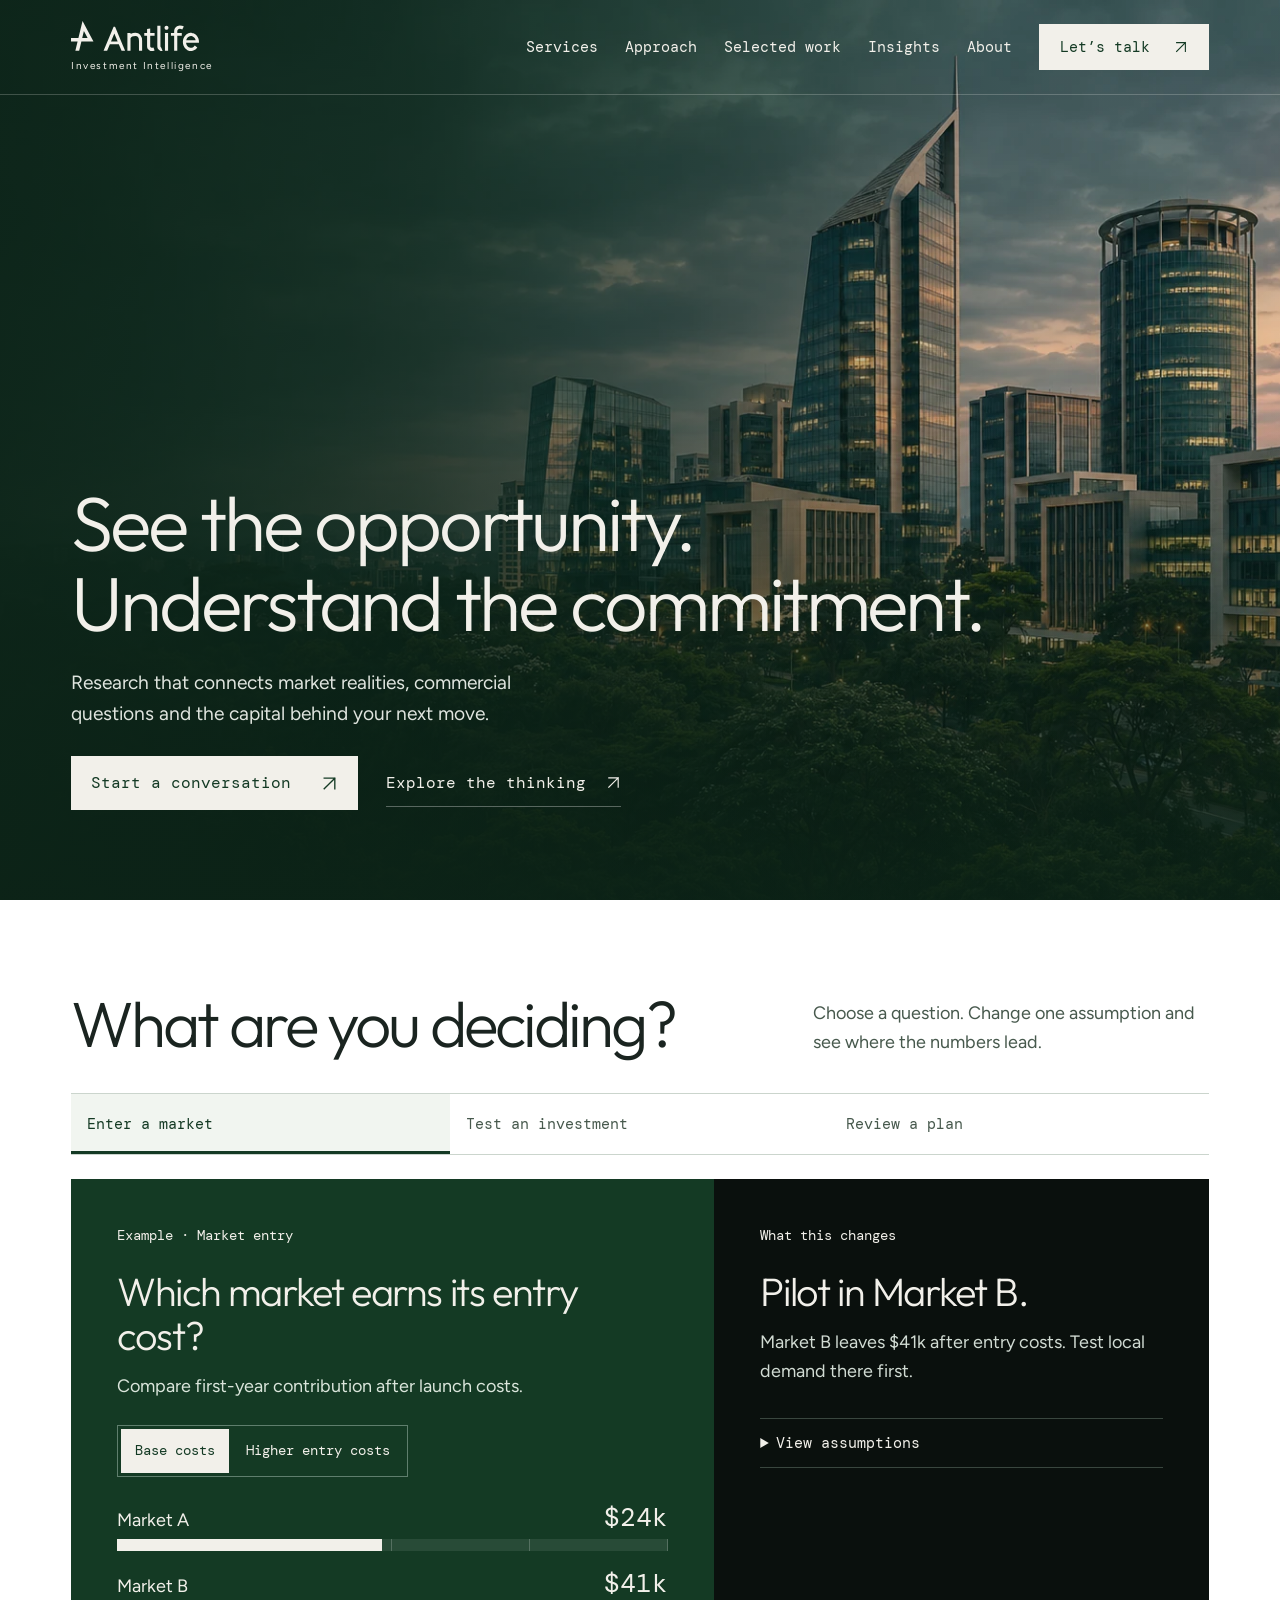
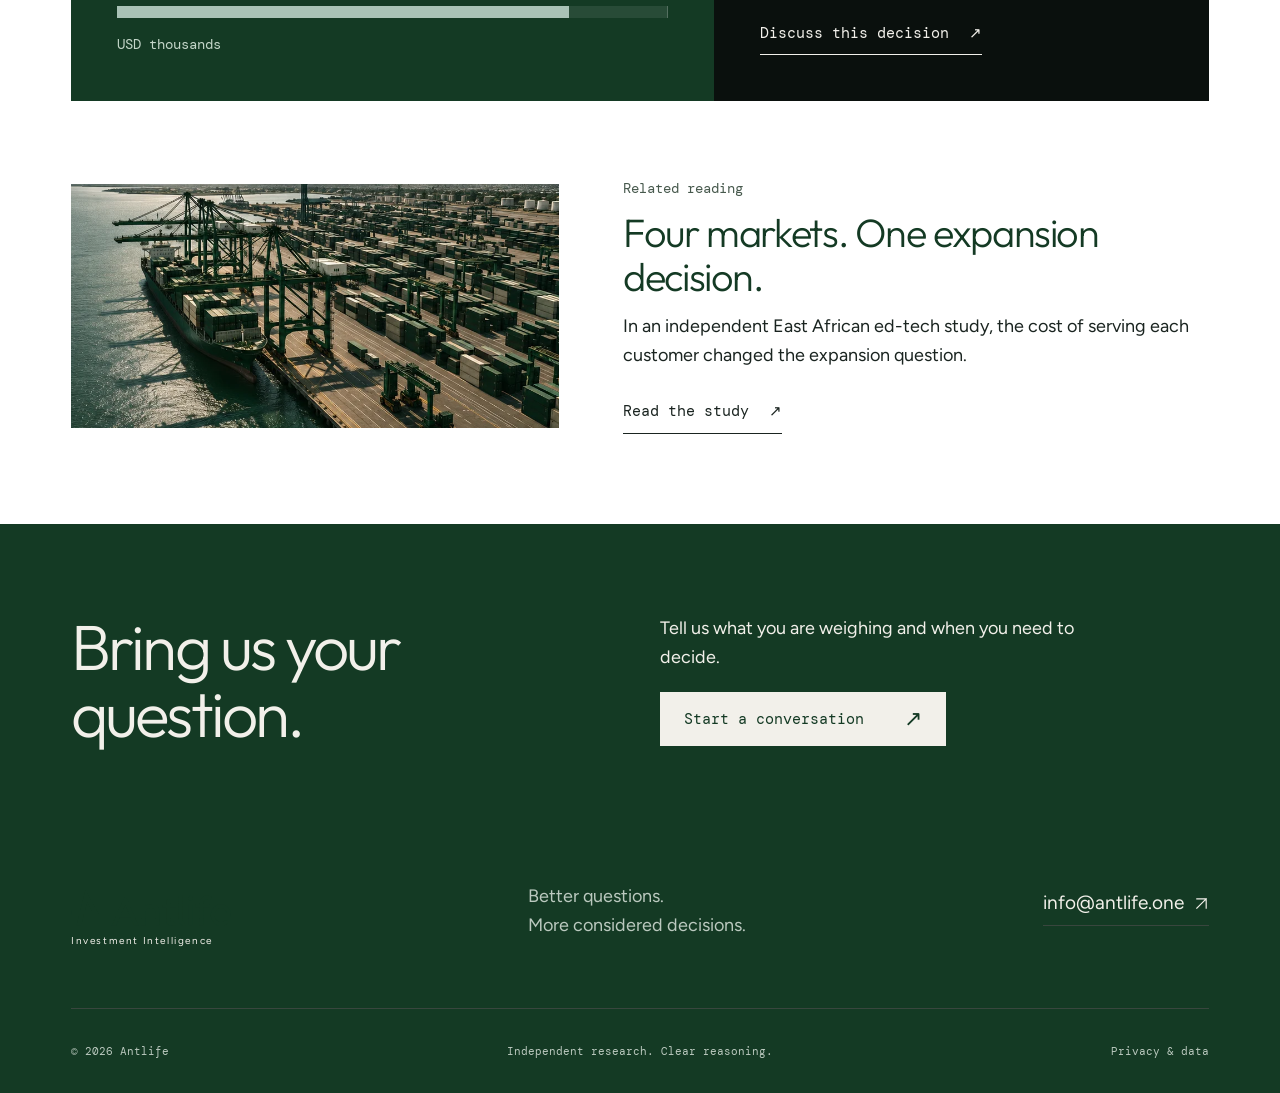
==== commit 95f4c29b: "Add Variant 3 Decision Room with interactive investment scenarios" ====
--- a/index.html
+++ b/index.html
@@ -1,5 +1,55 @@
 <!DOCTYPE html>
-<html lang="en"><head><meta charset="utf-8"><meta name="viewport" content="width=device-width,initial-scale=1"><title>Investment Intelligence — Antlife</title><meta name="description" content="Research for market entry, commercial feasibility and investment decisions. Start a conversation with Antlife."><link rel="preload" as="image" href="/assets/nairobi-editorial.webp"><meta name="theme-color" content="#143A24"><meta property="og:title" content="Investment Intelligence — Antlife"><meta property="og:description" content="Research for market entry, commercial feasibility and investment decisions. Start a conversation with Antlife."><meta property="og:type" content="website"><link rel="icon" href="/assets/brand/favicon.svg" type="image/svg+xml"><link rel="preload" href="/assets/fonts/Figtree-Regular.ttf" as="font" type="font/ttf" crossorigin><link rel="stylesheet" href="/assets/site.css"><script src="/assets/site.js" defer></script><link rel="stylesheet" href="/assets/journal.css"><script src="/assets/vendor/chartjs/chart.umd.js" defer></script><script src="/assets/journal.js" defer></script><noscript><style>@media(max-width:900px){.header-inner{flex-wrap:wrap;padding-block:18px}.site-header nav{position:static;display:flex;padding:0;width:100%;border:0}.menu-toggle{display:none}.journal-home .site-header{position:relative;inset:auto;margin:10px;background:var(--green)}}</style></noscript><script src="/assets/sculptures.js" defer></script></head>
+<html lang="en"><head><meta charset="utf-8"><meta name="viewport" content="width=device-width,initial-scale=1"><title>Investment Intelligence — Antlife</title><meta name="description" content="Research for market entry, commercial feasibility and investment decisions. Start a conversation with Antlife."><link rel="preload" as="image" href="/assets/nairobi-editorial.webp"><meta name="theme-color" content="#143A24"><meta property="og:title" content="Investment Intelligence — Antlife"><meta property="og:description" content="Research for market entry, commercial feasibility and investment decisions. Start a conversation with Antlife."><meta property="og:type" content="website"><link rel="icon" href="/assets/brand/favicon.svg" type="image/svg+xml"><link rel="preload" href="/assets/fonts/Figtree-Regular.ttf" as="font" type="font/ttf" crossorigin><link rel="stylesheet" href="/assets/site.css"><script src="/assets/site.js" defer></script><link rel="stylesheet" href="/assets/journal.css"><link rel="stylesheet" href="/assets/decision-room.css"><script src="/assets/decision-room.js" defer></script><noscript><style>@media(max-width:900px){.header-inner{flex-wrap:wrap;padding-block:18px}.site-header nav{position:static;display:flex;padding:0;width:100%;border:0}.menu-toggle{display:none}.journal-home .site-header{position:relative;inset:auto;margin:10px;background:var(--green)}}</style></noscript></head>
 <body class="journal-v2 journal-home"><a href="#main" class="skip-link">Skip to content</a>
 <header class="site-header"><div class="container header-inner"><a href="/" class="brand" aria-label="Antlife home"><img src="/assets/brand/logo-ivory.svg" width="132" height="30" alt="Antlife"><span>Investment Intelligence</span></a><button class="menu-toggle" aria-expanded="false" aria-controls="main-nav"><span class="menu-label">Menu</span><span class="menu-icon" aria-hidden="true"><i></i><i></i></span></button><nav id="main-nav" aria-label="Main navigation"><a href="/services" >Services</a><a href="/approach" >Approach</a><a href="/work" >Selected work</a><a href="/insights" >Insights</a><a href="/about" >About</a><a class="nav-cta" href="/contact" >Let’s talk<span aria-hidden="true"><svg class="arrow-icon" viewBox="0 0 16 16" aria-hidden="true" focusable="false"><path d="M3 13 13 3M3 3h10v10"/></svg></span></a></nav></div></header>
-<main id="main"><section class="city-hero"><img class="city-image" src="/assets/nairobi-editorial.webp" width="1672" height="941" alt="" fetchpriority="high"><div class="city-shade"></div><div class="container city-hero-content"><div class="city-copy"><h1>See the opportunity.<br><em>Understand the commitment.</em></h1><p>Research that connects market realities, commercial<br class="desktop-break"> questions and the capital behind your next move.</p><div class="hero-actions"><a class="button button-light" href="/contact">Start a conversation<svg class="arrow-icon" viewBox="0 0 16 16" aria-hidden="true"><path d="M3 13 13 3M3 3h10v10"/></svg></a><a class="quiet-link" href="#service-laboratory">Explore the thinking<svg class="arrow-icon" viewBox="0 0 16 16" aria-hidden="true"><path d="M3 13 13 3M3 3h10v10"/></svg></a></div></div></div></section><div class="paper-band"><section class="journal-intro section container" id="perspective"><div><h2>Before you enter a market,<br>back an opportunity,<br><span>or commit to a plan.</span></h2></div><div class="journal-intro-copy"><p>There is a difference between having information and understanding what it means for your decision.</p><p>Antlife investigates markets, sectors and commercial opportunities. We examine the evidence, test the assumptions, and make the reasoning clear.</p><a class="text-link" href="/approach">Our approach<svg class="arrow-icon" viewBox="0 0 16 16" aria-hidden="true"><path d="M3 13 13 3M3 3h10v10"/></svg></a></div></section></div><section class="service-laboratory section" id="service-laboratory"><div class="container"><div class="section-heading"><div><h2>How our services inform decisions.</h2></div><p class="heading-note">Choose a service and compare two scenarios.</p></div><div class="lens-layout"><div class="lens-tabs" role="tablist" aria-label="Explore service demonstrations" aria-orientation="vertical"><button class="lens-tab" id="lens-tab-0" role="tab" aria-controls="lens-panel" aria-selected="true" tabindex="0" data-lens="market-entry"><span>01</span><strong>Market entry</strong><small>Which market makes sense?</small><svg class="arrow-icon" viewBox="0 0 16 16" aria-hidden="true"><path d="M2 8h12M9 3l5 5-5 5"/></svg></button><button class="lens-tab" id="lens-tab-1" role="tab" aria-controls="lens-panel" aria-selected="false" tabindex="-1" data-lens="feasibility"><span>02</span><strong>Commercial feasibility</strong><small>What has to be true?</small><svg class="arrow-icon" viewBox="0 0 16 16" aria-hidden="true"><path d="M2 8h12M9 3l5 5-5 5"/></svg></button><button class="lens-tab" id="lens-tab-2" role="tab" aria-controls="lens-panel" aria-selected="false" tabindex="-1" data-lens="diligence"><span>03</span><strong>Investment due diligence</strong><small>What stands up to scrutiny?</small><svg class="arrow-icon" viewBox="0 0 16 16" aria-hidden="true"><path d="M2 8h12M9 3l5 5-5 5"/></svg></button><button class="lens-tab" id="lens-tab-3" role="tab" aria-controls="lens-panel" aria-selected="false" tabindex="-1" data-lens="sector"><span>04</span><strong>Sector research</strong><small>Where does the value sit?</small><svg class="arrow-icon" viewBox="0 0 16 16" aria-hidden="true"><path d="M2 8h12M9 3l5 5-5 5"/></svg></button><button class="lens-tab" id="lens-tab-4" role="tab" aria-controls="lens-panel" aria-selected="false" tabindex="-1" data-lens="strategy"><span>05</span><strong>Strategy review</strong><small>What changes the answer?</small><svg class="arrow-icon" viewBox="0 0 16 16" aria-hidden="true"><path d="M2 8h12M9 3l5 5-5 5"/></svg></button><button class="lens-tab" id="lens-tab-5" role="tab" aria-controls="lens-panel" aria-selected="false" tabindex="-1" data-lens="capital"><span>06</span><strong>Capital intelligence</strong><small>What deserves attention?</small><svg class="arrow-icon" viewBox="0 0 16 16" aria-hidden="true"><path d="M2 8h12M9 3l5 5-5 5"/></svg></button></div><div class="lens-panel" id="lens-panel" role="tabpanel" aria-labelledby="lens-tab-0" tabindex="0"><div class="lens-panel-top"><span class="demo-status">Example</span></div><div class="lens-title-row"><h3 id="lens-title">Size is only the start.</h3><div class="lens-scenarios" role="group" aria-label="Demonstration scenario"><button data-lens-scenario="base" aria-pressed="true">Base case</button><button data-lens-scenario="alternate" aria-pressed="false">Higher entry costs</button></div></div><div class="metric-strip"><div><span id="metric-label">Leading market</span><strong id="metric-value">Market B</strong></div><div><span id="comparison-label">Year-one contribution</span><strong id="comparison-value">$41k</strong></div></div><p class="lens-unit" id="lens-unit">Year-one contribution after entry costs · USD thousands</p><div id="lens-graph" class="lens-graph" role="img" aria-label="Illustrative contributions: Market A 24 thousand dollars, Market B 41 thousand dollars, Market C 13 thousand dollars"><svg viewBox="0 0 600 220" aria-hidden="true"><path d="M95 20V190H560" class="graph-axis"/><rect x="95" y="40" width="192" height="26" class="graph-bar"/><rect x="95" y="96" width="328" height="26" class="graph-bar graph-focus"/><rect x="95" y="152" width="104" height="26" class="graph-bar"/><text x="8" y="58">Market A</text><text x="8" y="114">Market B</text><text x="8" y="170">Market C</text><text x="298" y="58">24</text><text x="434" y="114">41</text><text x="210" y="170">13</text></svg></div><div class="lens-finding" aria-live="polite" aria-atomic="true"><span>What changes</span><p id="lens-finding">The largest opportunity is not always the strongest entry case. Compare the economics after the cost of getting in.</p></div><dl class="decision-path"><div><dt>Starting position</dt><dd id="lens-start">Three markets compete for the same launch budget.</dd></div><div><dt>Analysis</dt><dd id="lens-analysis">Compare entry costs and first-year contribution.</dd></div><div><dt>Possible next step</dt><dd id="lens-decision">Prioritise Market B for customer interviews.</dd></div></dl><div class="lens-bottom"><a id="lens-service-link" href="/services#market-entry">Explore this service <svg class="arrow-icon" viewBox="0 0 16 16" aria-hidden="true"><path d="M3 13 13 3M3 3h10v10"/></svg></a></div><details class="lens-evidence"><summary>Assumptions and figures</summary><div><p id="lens-assumptions">Fictional markets and annual figures. Contribution is revenue less operating and entry costs. This demonstrates a comparison, not a market recommendation.</p><div id="lens-data">Market A: 24; Market B: 41; Market C: 13 (USD thousands).</div></div></details></div></div><noscript><p>Selecting services and scenarios needs JavaScript. The initial market comparison and service descriptions remain available.</p></noscript></div></section><div class="paper-band"><section class="journal-work section container"><div class="section-heading"><div><h2>The question was real.<br>So was the need for clarity.</h2></div><a class="text-link" href="/work">All selected work<svg class="arrow-icon" viewBox="0 0 16 16" aria-hidden="true"><path d="M3 13 13 3M3 3h10v10"/></svg></a></div><div class="journal-feature"><a class="feature-art" href="/work/mitumba-to-yarn" aria-label="Explore From mitumba to yarn"><div class="editorial-plate"><img src="/assets/mill.webp" alt="" loading="lazy" width="768" height="512"><canvas data-sculpture="weave" aria-hidden="true"></canvas></div></a><div class="feature-copy"><span class="status">Commissioned desk research</span><h3>From mitumba<br>to possibility.</h3><p>Could Kenya’s second-hand clothing supply become the foundation of a textile-recycling business?</p><p class="small-note">A pre-investment view of feedstock, sourcing and process options. A focused recommendation, with the next checks made explicit.</p><a class="text-link" href="/work/mitumba-to-yarn">Follow the case<svg class="arrow-icon" viewBox="0 0 16 16" aria-hidden="true"><path d="M3 13 13 3M3 3h10v10"/></svg></a></div></div><a class="secondary-case" href="/work/expansion-economics"><span class="status">Independent study</span><h3>Fix the economics.<br>Then the geography.</h3><p>Four East African markets. A year-one model that challenged the case for expansion.</p><span class="secondary-chart" aria-hidden="true"><i></i><i></i><i></i><i></i></span><svg class="arrow-icon" viewBox="0 0 16 16" aria-hidden="true"><path d="M3 13 13 3M3 3h10v10"/></svg></a></section></div><section class="journal-method section"><div class="container journal-method-grid"><div><h2>Conviction is earned.<br><em>Not assumed.</em></h2><p>A source, a forecast and a judgement are different things. The work keeps those distinctions visible—and shows what could change the answer.</p><a class="text-link light-link" href="/approach">See our research approach<svg class="arrow-icon" viewBox="0 0 16 16" aria-hidden="true"><path d="M3 13 13 3M3 3h10v10"/></svg></a></div><div class="pixel-composition"><div class="pixel-field" aria-hidden="true"><canvas class="pixel-cell" data-sculpture="terrain" aria-hidden="true"></canvas></div><div class="pixel-caption"><button class="replay-pixels" type="button">Replay pattern</button></div></div></div><div class="container method-foot"><span>01 / Frame the decision</span><span>02 / Examine the evidence</span><span>03 / Test what matters</span><span>04 / Explain the view</span></div></section><section class="journal-insights section container"><div class="section-heading"><div><h2>Thinking beyond<br>the immediate question.</h2></div><a class="text-link" href="/insights">Open the journal<svg class="arrow-icon" viewBox="0 0 16 16" aria-hidden="true"><path d="M3 13 13 3M3 3h10v10"/></svg></a></div><a class="journal-article-card" href="/insights/growth-and-economics"><span class="eyebrow">Observation</span><h3>When a larger market<br>isn’t the answer.</h3><div class="article-grid-art" aria-hidden="true"><canvas data-sculpture="orbit"></canvas></div><p>On growth, contribution, and the economics you take with you.</p><span class="article-read">Read the observation <svg class="arrow-icon" viewBox="0 0 16 16" aria-hidden="true"><path d="M3 13 13 3M3 3h10v10"/></svg></span></a></section><section class="journal-closing section"><div class="container"><div><h2>What deserves<br>a closer look?</h2><div><p>Tell us about the decision you’re facing.<br>We’ll discuss where research can help.</p><a class="button button-light" href="/contact">Start a conversation<svg class="arrow-icon" viewBox="0 0 16 16" aria-hidden="true"><path d="M3 13 13 3M3 3h10v10"/></svg></a></div></div></div></section></main><footer class="site-footer"><div class="container"><div class="footer-top"><a href="/" class="brand" aria-label="Antlife home"><img src="/assets/brand/logo-green.svg" width="160" height="37" alt="Antlife"><span>Investment Intelligence</span></a><p>Better questions.<br>More considered decisions.</p><a class="footer-email" href="mailto:info@antlife.one">info@antlife.one <svg class="arrow-icon" viewBox="0 0 16 16" aria-hidden="true" focusable="false"><path d="M3 13 13 3M3 3h10v10"/></svg></a></div><div class="footer-bottom"><span>© 2026 Antlife</span><span>Independent research. Clear reasoning.</span><a href="/privacy">Privacy &amp; data</a></div></div></footer></body></html>+<main id="main"><section class="city-hero"><img class="city-image" src="/assets/nairobi-editorial.webp" width="1672" height="941" alt="" fetchpriority="high"><div class="city-shade"></div><div class="container city-hero-content"><div class="city-copy"><h1>See the opportunity.<br><em>Understand the commitment.</em></h1><p>Research that connects market realities, commercial<br class="desktop-break"> questions and the capital behind your next move.</p><div class="hero-actions"><a class="button button-light" href="/contact">Start a conversation<svg class="arrow-icon" viewBox="0 0 16 16" aria-hidden="true"><path d="M3 13 13 3M3 3h10v10"/></svg></a><a class="quiet-link" href="#service-laboratory">Explore the thinking<svg class="arrow-icon" viewBox="0 0 16 16" aria-hidden="true"><path d="M3 13 13 3M3 3h10v10"/></svg></a></div></div></div></section>
+<section class="decision-room" id="service-laboratory"><div class="container">
+<header class="dr-intro"><h2>What are you deciding?</h2><p>Choose a question. Change one assumption and see where the numbers lead.</p></header>
+<div class="dr-choices" role="group" aria-label="Choose your decision"><button type="button" aria-controls="decision-market-entry" aria-pressed="true">Enter a market</button><button type="button" aria-controls="decision-feasibility" aria-pressed="false">Test an investment</button><button type="button" aria-controls="decision-strategy" aria-pressed="false">Review a plan</button></div>
+<section class="dr-panel" id="decision-market-entry" aria-label="Enter a market" data-max="50" data-prefix="$" data-suffix="k">
+  <div class="dr-spread">
+    <div class="dr-chart"><p class="dr-kicker">Example · Market entry</p><h3>Which market earns its entry cost?</h3><p class="dr-description">Compare first-year contribution after launch costs.</p>
+      <div class="dr-switch" role="group" aria-label="Compare scenarios"><button type="button" aria-pressed="true" data-values="24,41" data-title="Pilot in Market B." data-finding="Market B leaves $41k after entry costs. Test local demand there first.">Base costs</button><button type="button" aria-pressed="false" data-values="12,9" data-title="Move the pilot to Market A." data-finding="Market B costs more to enter. Market A now leaves $12k, enough to take the lead.">Higher entry costs</button></div>
+      <div class="dr-plot" aria-label="USD thousands"><div class="dr-measure"><div><span>Market A</span><strong>$24k</strong></div><div class="dr-track"><i style="width:48.00%"></i></div></div><div class="dr-measure"><div><span>Market B</span><strong>$41k</strong></div><div class="dr-track"><i style="width:82.00%"></i></div></div><p>USD thousands</p></div>
+    </div>
+    <div class="dr-interpretation"><p class="dr-kicker">What this changes</p>
+      <div aria-live="polite" aria-atomic="true"><h4>Pilot in Market B.</h4><p class="dr-finding">Market B leaves $41k after entry costs. Test local demand there first.</p></div>
+      <details><summary>View assumptions</summary><p>Operating contribution is $44k in A and $61k in B. Both launches initially cost $20k. In the higher-cost scenario, entry costs rise to $32k and $52k respectively.</p></details>
+      <a href="/contact?service=market-entry">Discuss this decision <span aria-hidden="true">↗</span></a>
+    </div>
+  </div>
+  <article class="dr-case"><img loading="lazy" src="/assets/port.webp" alt="" width="883" height="439">
+    <div><p class="dr-kicker">Related reading</p><h3>Four markets. One expansion decision.</h3><p>In an independent East African ed-tech study, the cost of serving each customer changed the expansion question.</p><a href="/work/expansion-economics">Read the study <span aria-hidden="true">↗</span></a></div>
+  </article>
+</section><section class="dr-panel" id="decision-feasibility" aria-label="Test an investment" data-max="800" data-prefix="" data-suffix="">
+  <div class="dr-spread">
+    <div class="dr-chart"><p class="dr-kicker">Example · Commercial feasibility</p><h3>Can demand cover the investment?</h3><p class="dr-description">Compare pilot demand with the volume needed to break even.</p>
+      <div class="dr-switch" role="group" aria-label="Compare scenarios"><button type="button" aria-pressed="true" data-values="650,500" data-title="Take the pilot forward." data-finding="The sales estimate clears break-even by 150 units. Check that buyers will commit at the assumed price.">Base margin</button><button type="button" aria-pressed="false" data-values="650,750" data-title="Test the margin first." data-finding="Break-even rises above the sales estimate. Secure a higher margin or evidence of another 100 sales before committing.">Lower margin</button></div>
+      <div class="dr-plot" aria-label="units"><div class="dr-measure"><div><span>Pilot demand</span><strong>650</strong></div><div class="dr-track"><i style="width:81.25%"></i></div></div><div class="dr-measure"><div><span>Break-even volume</span><strong>500</strong></div><div class="dr-track"><i style="width:62.50%"></i></div></div><p>units</p></div>
+    </div>
+    <div class="dr-interpretation"><p class="dr-kicker">What this changes</p>
+      <div aria-live="polite" aria-atomic="true"><h4>Take the pilot forward.</h4><p class="dr-finding">The sales estimate clears break-even by 150 units. Check that buyers will commit at the assumed price.</p></div>
+      <details><summary>View assumptions</summary><p>This example assumes 650 unit sales and $12,000 in fixed costs. Contribution falls from $24 to $16 per unit. Break-even volume is fixed costs divided by contribution per unit.</p></details>
+      <a href="/contact?service=feasibility">Discuss this decision <span aria-hidden="true">↗</span></a>
+    </div>
+  </div>
+  <article class="dr-case"><img loading="lazy" src="/assets/mill.webp" alt="" width="883" height="439">
+    <div><p class="dr-kicker">Related reading</p><h3>Could used clothing become yarn?</h3><p>A commissioned desk study helped a founder in Kenya decide which materials and sourcing routes to test before buying equipment.</p><a href="/work/mitumba-to-yarn">Read the study <span aria-hidden="true">↗</span></a></div>
+  </article>
+</section><section class="dr-panel" id="decision-strategy" aria-label="Review a plan" data-max="110" data-prefix="$" data-suffix="k">
+  <div class="dr-spread">
+    <div class="dr-chart"><p class="dr-kicker">Example · Strategy review</p><h3>How much spending can the plan support?</h3><p class="dr-description">Compare proposed spending with the budget available after a reserve.</p>
+      <div class="dr-switch" role="group" aria-label="Compare scenarios"><button type="button" aria-pressed="true" data-values="100,95" data-title="Keep the spending plan." data-finding="The plan fits the budget with $5k to spare after the reserve. Track revenue before releasing the next tranche.">Base revenue</button><button type="button" aria-pressed="false" data-values="90,95" data-title="Rephase $5k of spending." data-finding="A revenue shortfall puts the plan $5k over budget. Stage the commitment to protect the reserve.">Lower revenue</button></div>
+      <div class="dr-plot" aria-label="USD thousands"><div class="dr-measure"><div><span>Available budget</span><strong>$100k</strong></div><div class="dr-track"><i style="width:90.91%"></i></div></div><div class="dr-measure"><div><span>Proposed spend</span><strong>$95k</strong></div><div class="dr-track"><i style="width:86.36%"></i></div></div><p>USD thousands</p></div>
+    </div>
+    <div class="dr-interpretation"><p class="dr-kicker">What this changes</p>
+      <div aria-live="polite" aria-atomic="true"><h4>Keep the spending plan.</h4><p class="dr-finding">The plan fits the budget with $5k to spare after the reserve. Track revenue before releasing the next tranche.</p></div>
+      <details><summary>View assumptions</summary><p>Example revenue is $110k in the base case and $100k in the lower case. The team sets aside $10k in both. Planned spending is $95k.</p></details>
+      <a href="/contact?service=strategy">Discuss this decision <span aria-hidden="true">↗</span></a>
+    </div>
+  </div>
+  <article class="dr-case"><img loading="lazy" src="/assets/tower.webp" alt="" width="883" height="439">
+    <div><p class="dr-kicker">Related reading</p><h3>When a larger market isn’t the answer.</h3><p>An Antlife observation on what growth changes when the cost of serving a customer exceeds the revenue they bring.</p><a href="/insights/growth-and-economics">Read the observation <span aria-hidden="true">↗</span></a></div>
+  </article>
+</section></div></section>
+<section class="dr-close"><div class="container"><h2>Bring us your question.</h2><div><p>Tell us what you are weighing and when you need to decide.</p><a class="button button-light" href="/contact">Start a conversation <span aria-hidden="true">↗</span></a></div></div></section></main><footer class="site-footer"><div class="container"><div class="footer-top"><a href="/" class="brand" aria-label="Antlife home"><img src="/assets/brand/logo-green.svg" width="160" height="37" alt="Antlife"><span>Investment Intelligence</span></a><p>Better questions.<br>More considered decisions.</p><a class="footer-email" href="mailto:info@antlife.one">info@antlife.one <svg class="arrow-icon" viewBox="0 0 16 16" aria-hidden="true" focusable="false"><path d="M3 13 13 3M3 3h10v10"/></svg></a></div><div class="footer-bottom"><span>© 2026 Antlife</span><span>Independent research. Clear reasoning.</span><a href="/privacy">Privacy &amp; data</a></div></div></footer></body></html>
--- a/assets/site.css
+++ b/assets/site.css
@@ -1,9 +1,9 @@
 @font-face{font-family:Figtree;src:url('/assets/fonts/Figtree-Regular.ttf') format('truetype');font-weight:400;font-display:swap}@font-face{font-family:Figtree;src:url('/assets/fonts/Figtree-Medium.ttf') format('truetype');font-weight:500;font-display:swap}@font-face{font-family:Figtree;src:url('/assets/fonts/Figtree-SemiBold.ttf') format('truetype');font-weight:600;font-display:swap}@font-face{font-family:Figtree;src:url('/assets/fonts/Figtree-Bold.ttf') format('truetype');font-weight:700;font-display:swap}@font-face{font-family:Outfit;src:url('/assets/fonts/Outfit-Light.ttf') format('truetype');font-weight:300;font-display:swap}@font-face{font-family:'DM Mono';src:url('/assets/fonts/DMMono-Regular.ttf') format('truetype');font-weight:400;font-display:swap}
-:root{--green:#143a24;--deep:#172b21;--forest:#004e2f;--ivory:#f2f0ea;--ink:#1a2420;--muted:#4a5a50;--stone:#39463e;--sage:#6f9684;--sage-light:#a9c2b6;--navy:#102318;--teal:#346147;--clay:#476752;--mono:'DM Mono',monospace;--side:clamp(20px,5.55vw,80px)}*{box-sizing:border-box}html{scroll-behavior:smooth;scroll-padding-top:110px}body{margin:0;background:var(--black);color:var(--ivory);font-family:Figtree,Arial,sans-serif;font-size:17px;line-height:1.6;-webkit-font-smoothing:antialiased}a{color:inherit;text-decoration:none}button,input,select,textarea{font:inherit}button,a,input,select,textarea{-webkit-tap-highlight-color:transparent}button{cursor:pointer}button:disabled{cursor:wait;opacity:.65}img{max-width:100%;height:auto}p{margin:0 0 20px}h1,h2,h3{font-weight:500;line-height:1.12;letter-spacing:-.035em;margin:0 0 24px}h1{font-family:Outfit,Figtree,sans-serif;font-weight:300;font-size:clamp(52px,6.3vw,92px);line-height:1.04;letter-spacing:-.045em}h2{font-size:clamp(30px,3.2vw,46px);font-weight:500}h3{font-size:24px;letter-spacing:-.025em}em{font-style:normal}button{border:0;background:none;color:inherit}.container{width:100%;max-width:1600px;margin-inline:auto;padding-inline:var(--side)}.section{padding-block:104px}.eyebrow{font-family:var(--mono);font-size:11px;line-height:1.6;letter-spacing:.09em;text-transform:none;margin-bottom:28px}.muted{color:var(--subtle)}.small-note{font-size:14px;line-height:1.6;color:var(--subtle)}.button{display:inline-flex;min-height:52px;align-items:center;justify-content:space-between;gap:40px;padding:14px 24px;background:var(--green);color:var(--ivory);font-size:15px;font-weight:600;transition:background .18s,color .18s}.button:hover{background:var(--forest)}.button span{font:22px Arial,sans-serif}.button-light{background:var(--black);color:var(--ivory)}.button-light:hover{background:var(--paper)}.text-link{display:inline-flex;align-items:center;gap:30px;min-height:44px;font-size:15px;font-weight:600;border-bottom:1px solid var(--stone)}.text-link:hover{border-color:currentColor}.quiet-link{min-height:48px;display:inline-flex;gap:20px;align-items:center;font-size:15px;border-bottom:1px solid #ffffff50}.quiet-link span{font-size:20px}.skip-link{position:fixed;top:-100px;left:20px;background:var(--black);padding:12px 20px;z-index:100}.skip-link:focus{top:10px}:focus-visible{outline:2px solid var(--teal);outline-offset:5px}.site-header :focus-visible,.hero :focus-visible,.method-section :focus-visible,.closing :focus-visible,.case-mast :focus-visible,.about-art :focus-visible{outline-color:var(--ivory)}[hidden]{display:none!important}
+:root{--green:#143a24;--deep:#172b21;--forest:#004e2f;--ivory:#f2f0ea;--ink:#1a2420;--muted:#4a5a50;--stone:#39463e;--sage:#6f9684;--sage-light:#a9c2b6;--navy:#102318;--teal:#346147;--clay:#476752;--white:#fff;--ink-on-white:#18251d;--muted-on-white:#47594d;--rule-on-white:#cbd5cd;--mono:'DM Mono',monospace;--side:clamp(20px,5.55vw,80px)}*{box-sizing:border-box}html{scroll-behavior:smooth;scroll-padding-top:110px}body{margin:0;background:var(--black);color:var(--ivory);font-family:Figtree,Arial,sans-serif;font-size:17px;line-height:1.6;-webkit-font-smoothing:antialiased}a{color:inherit;text-decoration:none}button,input,select,textarea{font:inherit}button,a,input,select,textarea{-webkit-tap-highlight-color:transparent}button{cursor:pointer}button:disabled{cursor:wait;opacity:.65}img{max-width:100%;height:auto}p{margin:0 0 20px}h1,h2,h3{font-weight:500;line-height:1.12;letter-spacing:-.035em;margin:0 0 24px}h1{font-family:Outfit,Figtree,sans-serif;font-weight:300;font-size:clamp(52px,6.3vw,92px);line-height:1.04;letter-spacing:-.045em}h2{font-size:clamp(30px,3.2vw,46px);font-weight:500}h3{font-size:24px;letter-spacing:-.025em}em{font-style:normal}button{border:0;background:none;color:inherit}.container{width:100%;max-width:1600px;margin-inline:auto;padding-inline:var(--side)}.section{padding-block:104px}.eyebrow{font-family:var(--mono);font-size:11px;line-height:1.6;letter-spacing:.09em;text-transform:none;margin-bottom:28px}.muted{color:var(--subtle)}.small-note{font-size:14px;line-height:1.6;color:var(--subtle)}.button{display:inline-flex;min-height:52px;align-items:center;justify-content:space-between;gap:40px;padding:14px 24px;background:var(--green);color:var(--ivory);font-size:15px;font-weight:400;transition:background .18s,color .18s}.button:hover{background:var(--forest)}.button span{font:22px Arial,sans-serif}.button-light{background:var(--black);color:var(--ivory)}.button-light:hover{background:var(--paper)}.text-link{display:inline-flex;align-items:center;gap:30px;min-height:44px;font-size:15px;font-weight:400;border-bottom:1px solid var(--stone)}.text-link:hover{border-color:currentColor}.quiet-link{min-height:48px;display:inline-flex;gap:20px;align-items:center;font-size:15px;border-bottom:1px solid #ffffff50}.quiet-link span{font-size:20px}.skip-link{position:fixed;top:-100px;left:20px;background:var(--black);padding:12px 20px;z-index:100}.skip-link:focus{top:10px}:focus-visible{outline:2px solid var(--teal);outline-offset:5px}.site-header :focus-visible,.hero :focus-visible,.method-section :focus-visible,.closing :focus-visible,.case-mast :focus-visible,.about-art :focus-visible{outline-color:var(--ivory)}[hidden]{display:none!important}
 .site-header{background:var(--green);color:var(--ivory);position:relative;z-index:20;border-bottom:1px solid #ffffff24}.header-inner{min-height:104px;display:flex;align-items:center;justify-content:space-between;gap:32px}.brand{display:inline-flex;flex-direction:column;align-items:flex-start;gap:8px;flex-shrink:0;padding:8px 0}.brand img{display:block}.brand span{font-size:10px;letter-spacing:.16em;line-height:1.4}.site-header nav{display:flex;align-items:center;gap:30px;font-size:14px}.site-header nav>a:not(.nav-cta){min-height:44px;display:flex;align-items:center;position:relative}.site-header nav>a:not(.nav-cta):after{content:'';position:absolute;left:0;right:100%;bottom:3px;height:1px;background:var(--sage-light);transition:right .18s}.site-header nav>a:hover:after,.site-header nav>a[aria-current]:after{right:0}.nav-cta{display:flex;align-items:center;gap:24px;border:1px solid #ffffff55;min-height:44px;padding:8px 17px}.nav-cta:hover{background:var(--black);color:var(--ivory)}.menu-toggle{display:none}
 .hero{background:var(--green);color:var(--ivory);position:relative;overflow:hidden}.hero-grid{display:grid;grid-template-columns:1.12fr 1fr;align-items:center;min-height:650px;gap:16px;padding-top:62px;padding-bottom:70px}.hero-copy{position:relative;z-index:1}.hero .eyebrow{color:var(--sage-light);font-size:10px}.hero h1{font-size:clamp(56px,6.4vw,96px);margin-bottom:28px;white-space:nowrap}.hero h1 em{color:var(--sage-light)}.hero-lead{font-size:22px;margin-bottom:14px}.hero-description{max-width:420px;color:#d1dcd5;font-size:16px;line-height:1.7}.hero-actions{display:flex;align-items:center;gap:30px;margin-top:32px}.hero-visual{align-self:stretch;display:flex;flex-direction:column;justify-content:center;position:relative;padding:28px 0 12px 22px;min-width:0}.hero-visual:before{content:'';position:absolute;inset:60px -100px 40px 0;background:radial-gradient(ellipse,#6f968419,transparent 65%);pointer-events:none}.visual-top{display:flex;justify-content:space-between;font:9px var(--mono);letter-spacing:.1em;color:var(--sage-light);border-top:1px solid #a9c2b63a;padding-top:16px;margin-left:24px}.hero-visual img{width:115%;max-width:none;margin:10px -10% 0 -3%;opacity:.95;mask-image:linear-gradient(to bottom,#000 65%,transparent 100%)}.visual-caption{display:flex;align-items:center;gap:14px;padding:0 0 12px 40px;font-size:14px;line-height:1.5}.visual-caption small{color:var(--sage-light);font-size:12px}.signal-dot{width:7px;height:7px;background:var(--sage-light);box-shadow:0 0 0 6px #a9c2b611}.crosshair{margin-left:auto;font-size:32px;font-weight:300;color:var(--sage-light)}.hero-bottom{display:flex;align-items:center;gap:36px;min-height:72px;position:relative;font:10px var(--mono);letter-spacing:.04em;text-transform:none}.hero-bottom:before{content:'';position:absolute;left:var(--side);right:var(--side);top:0;border-top:1px solid #a9c2b63a}.hero-bottom>span{color:var(--sage-light)}.hero-bottom>a{margin-left:auto;min-height:44px;display:flex;align-items:center;gap:26px}
 .intro{display:grid;grid-template-columns:1.5fr 1fr;gap:80px;padding-top:108px;padding-bottom:110px}.intro h2{font-size:clamp(28px,3vw,43px);line-height:1.22}.intro-note{padding-top:42px;max-width:420px;font-size:17px}.intro-note p:first-child{font-size:20px}.services-section{background:var(--panel);border-top:1px solid var(--stone);border-bottom:1px solid var(--stone)}.section-heading{display:flex;align-items:flex-end;justify-content:space-between;gap:40px;margin-bottom:46px}.section-heading h2{margin-bottom:0}.section-heading>.text-link{margin-bottom:4px}.heading-note{max-width:370px;font-size:15px;color:var(--subtle);margin-bottom:4px}.service-grid{display:grid;grid-template-columns:repeat(3,1fr);border-top:1px solid #a3aaa0;border-bottom:1px solid #a3aaa0}.service-card{padding:30px 30px 26px 0;display:flex;flex-direction:column;min-height:310px;position:relative;transition:background .18s}.service-card+ .service-card{border-left:1px solid #c4c8bd;padding-left:30px}.service-number{font:12px var(--mono);color:var(--subtle);letter-spacing:.03em;display:block}.service-card h3{margin-top:24px;max-width:230px;font-size:26px}.service-card p{font-size:15px;max-width:320px;color:var(--subtle)}.card-foot{font-size:11px;font-family:var(--mono);display:flex;justify-content:space-between;gap:12px;align-items:center;margin-top:auto;padding-top:18px}.card-foot>span{font:24px Arial,sans-serif}.service-card:hover{background:#f2f0ea80}.services-strip{display:flex;justify-content:space-between;gap:20px;font-size:13px;color:var(--subtle);padding-top:22px}.work-grid{display:grid;grid-template-columns:1fr 1fr;gap:48px}.work-art{height:310px;position:relative;overflow:hidden;padding:27px 30px;display:flex;flex-direction:column;justify-content:space-between}.art-label,.art-bottom{font:10px var(--mono);letter-spacing:.08em;position:relative;z-index:2}.art-bottom{font-size:11px;letter-spacing:0}.yarn-art{background:var(--green);color:var(--ivory)}.yarn-lines{position:absolute;inset:70px 0 50px;transform:rotate(-12deg);background:repeating-linear-gradient(0deg,transparent 0 8px,#a9c2b660 8px 9px,transparent 9px 14px);mask-image:radial-gradient(ellipse,#000 10%,transparent 68%)}.yarn-lines:after{content:'';position:absolute;inset:0;background:repeating-linear-gradient(90deg,transparent 0 18px,#143a24 18px 21px);transform:rotate(25deg);opacity:.9}.expansion-art{background:var(--navy);color:var(--ivory)}.mini-chart{position:absolute;inset:80px 55px 70px 60px;display:flex;flex-direction:column;gap:15px;border-right:1px solid #a9c2b655;align-items:flex-end}.mini-chart i{display:block;width:var(--bar);height:22px;background:#a9c2b666;transition:width .2s}.mini-chart i:first-child{background:var(--sage-light)}.work-meta{display:flex;justify-content:space-between;font:10px var(--mono);text-transform:none;letter-spacing:.05em;color:var(--subtle);margin:24px 0 16px}.work-card h3{font-size:30px;margin-bottom:12px}.work-card>p{font-size:16px;max-width:470px;color:var(--subtle);margin-bottom:10px}.work-card .text-link{border:0;font-size:14px}.status{display:block;font:11px var(--mono);color:var(--subtle);margin-top:12px}.work-card:hover h3{text-decoration:underline;text-decoration-thickness:1px;text-underline-offset:6px}.work-card:hover .yarn-lines{opacity:.7}.work-card:focus-visible{outline-offset:10px}.method-section{background:var(--deep);color:var(--ivory)}.method-layout{display:grid;grid-template-columns:1.25fr 1fr;gap:100px}.method-section .eyebrow{color:var(--sage-light)}.method-section h2{font-size:clamp(32px,3.4vw,48px);line-height:1.2}.method-section h2 em{color:var(--sage-light)}.light-link{border-color:#a9c2b650}.principles>div{display:grid;grid-template-columns:40px 1fr;border-top:1px solid #a9c2b655;padding-top:24px;margin-bottom:22px;column-gap:18px}.principles>div>span{grid-row:1/3;font:11px var(--mono);color:var(--sage-light);padding-top:5px}.principles h3{font-size:22px;margin-bottom:10px}.principles p{color:#c4d0c9;font-size:15px;margin:0}.insights-teaser{display:grid;grid-template-columns:1fr 1fr;gap:100px;align-items:center}.insights-teaser>div>p:not(.eyebrow){max-width:390px;color:var(--subtle)}.observation{border-top:1px solid var(--stone);border-bottom:1px solid var(--stone);padding:34px 0}.observation blockquote{font-size:34px;letter-spacing:-.03em;line-height:1.3;margin:30px 0}.observation>a{font-size:14px;display:inline-flex;align-items:center;min-height:44px}.closing{background:var(--green);color:var(--ivory)}.closing .eyebrow{color:var(--sage-light)}.closing-inner{display:flex;align-items:center;justify-content:space-between;gap:40px}.closing h2{font-family:Outfit,Figtree,sans-serif;font-weight:300;font-size:clamp(44px,5vw,70px)}.closing p:not(.eyebrow){color:#c4d0c9;margin:0}.site-footer{padding-block:60px 0}.footer-top{display:flex;align-items:flex-start;justify-content:space-between;gap:40px;padding-bottom:48px}.footer-top>p{font-size:18px;color:var(--subtle)}.footer-email{display:flex;align-items:center;min-height:44px;font-size:19px;border-bottom:1px solid var(--stone)}.footer-bottom{display:flex;align-items:center;justify-content:space-between;gap:25px;border-top:1px solid var(--stone);font:10px var(--mono);color:var(--subtle);padding-block:20px}.footer-bottom>a{min-height:44px;display:flex;align-items:center}
-.page-mast{padding-top:88px;padding-bottom:74px;border-bottom:1px solid var(--stone)}.page-mast h1{max-width:1100px;color:var(--ivory)}.page-lead{max-width:630px;font-size:21px;line-height:1.6;margin:30px 0 0}.service-details{padding-block:10px 40px}.service-detail{display:grid;grid-template-columns:70px 1fr 1fr;gap:35px;border-bottom:1px solid var(--stone);padding:52px 0;scroll-margin-top:30px}.service-detail h2{font-size:32px}.service-sub{color:var(--subtle)}.service-detail>div>p{max-width:490px}.output{font:12px/1.7 var(--mono);color:var(--ivory);padding-top:10px}.service-detail .text-link{margin-top:10px}.support-panel{padding:48px;background:var(--panel);max-width:1000px}.support-panel p:last-child{max-width:680px;margin-bottom:0}.process-list{padding-block:20px 80px}.process-list article{display:grid;grid-template-columns:150px 1fr 1fr;gap:40px;padding:45px 0;border-bottom:1px solid var(--stone)}.process-list h2{font-size:29px;margin:0}.process-list p{max-width:430px;margin:0;color:var(--subtle)}.evidence-section{background:var(--panel)}.evidence-grid{display:grid;grid-template-columns:repeat(4,1fr);gap:36px}.evidence-grid article{border-top:1px solid #b9c2b5;padding-top:28px}.evidence-grid h3{font-size:21px;margin-top:20px}.evidence-grid p{font-size:15px;color:var(--subtle)}.evidence-dot{display:block;width:12px;height:12px;background:var(--green)}.evidence-dot.client{background:var(--teal)}.evidence-dot.model{background:var(--navy)}.evidence-dot.judgement{background:var(--clay)}.work-index{padding-top:64px}.case-mast{background:var(--green);color:var(--ivory);padding:35px 0 70px}.back-link{display:inline-flex;align-items:center;min-height:44px;font-size:13px;margin-bottom:36px}.case-mast .eyebrow{color:var(--sage-light)}.case-mast h1 em{color:var(--sage-light)}.case-mast .page-lead{color:#d1dcd5}.case-tags{display:flex;flex-wrap:wrap;gap:20px;margin-top:38px;font:10px var(--mono);text-transform:none;letter-spacing:.04em}.case-tags span{border-top:1px solid #ffffff40;padding-top:12px}.navy-mast{background:var(--navy)}.case-intro{display:grid;grid-template-columns:1fr 1.1fr;gap:100px}.case-intro>div{max-width:650px}.case-intro h2{font-size:42px}.case-explorer{background:var(--panel)}.stage-tabs{display:grid;grid-template-columns:repeat(4,1fr);border-bottom:1px solid #aab4a5}.stage-tabs button{font:12px var(--mono);text-align:left;min-height:56px;border-bottom:3px solid transparent;padding:14px 16px}.stage-tabs button[aria-selected=true]{background:var(--green);color:var(--ivory);border-bottom-color:var(--ivory)}.stage-tabs button:focus-visible{outline-offset:-5px}.stage-tabs button[aria-selected=true]:focus-visible{outline-color:var(--ivory)}.stage-panel{display:grid;grid-template-columns:1fr 1fr;min-height:400px;background:var(--black);margin-top:30px}.stage-diagram{background:var(--green);color:var(--ivory);display:flex;flex-direction:column;align-items:center;justify-content:center;gap:35px;padding:35px}.stage-diagram>span{font:12px var(--mono);text-align:center}.pixel-material{display:grid;grid-template-columns:repeat(4,26px);gap:7px;transform:rotate(-10deg);transition:transform .18s}.pixel-material i{width:26px;height:26px;background:var(--sage);display:block}.pixel-material i:nth-child(3n){background:var(--sage-light)}.pixel-material i:nth-child(5n){opacity:.3}.stage-panel[data-step="1"] .pixel-material{transform:rotate(0);gap:15px}.stage-panel[data-step="2"] .pixel-material{transform:rotate(45deg)}.stage-panel[data-step="3"] .pixel-material{transform:rotate(0) scale(.8)}.stage-content{padding:42px}.stage-content h3{font-size:30px}.stage-content>p{font-size:16px}.stage-caveat{border-left:2px solid var(--sage);padding-left:18px;margin-top:25px}.stage-caveat>span{font:11px var(--mono);text-transform:none}.stage-caveat p{font-size:14px;color:var(--subtle);margin-top:9px}.stage-controls{display:flex;gap:22px;align-items:center;margin-top:25px}.stage-controls>span{font:11px var(--mono)}.icon-button{width:44px;height:44px;border:1px solid var(--stone)}.icon-button:hover{background:var(--panel)}.case-reading{display:grid;grid-template-columns:1fr 1.3fr;gap:100px}.reading-sidebar{position:sticky;top:40px;align-self:start}.reading-body h3{margin-top:38px}.large-copy{font-size:24px;line-height:1.5;letter-spacing:-.02em}.source-details{margin-top:32px;border-top:1px solid var(--stone);border-bottom:1px solid var(--stone);font-size:14px}.source-details summary{cursor:pointer;padding:20px 0;min-height:60px;font-weight:600}.source-details>div{padding-block:8px 20px}.source-details p{font-size:14px;color:var(--subtle)}.source-details p:last-child{margin-bottom:0}.model-section{background:var(--panel)}.model-section .section-heading{align-items:center}.segmented{display:flex;border:1px solid #a7b5a7;padding:4px;gap:4px}.segmented button{min-height:44px;padding:8px 18px;font-size:13px}.segmented button.active{background:var(--green);color:var(--ivory)}.segmented button.active:focus-visible{outline-color:var(--ivory);outline-offset:-4px}.chart-units{font:12px/1.6 var(--mono);color:var(--subtle);margin-bottom:30px}.loss-chart{border-top:1px solid #b2bcb3;border-bottom:1px solid #b2bcb3;padding:30px 0}.loss-row{display:grid;grid-template-columns:120px 1fr 100px;align-items:center;gap:28px;min-height:65px}.loss-name{font-size:15px}.loss-track{height:30px;display:flex;justify-content:flex-end;background:repeating-linear-gradient(90deg,transparent 0 calc(20% - 1px),#b6c3b580 calc(20% - 1px) 20%);border-right:1px solid var(--ink)}.loss-bar{display:block;height:30px;width:var(--loss);background:var(--green);transition:width .2s}.loss-value{font:13px var(--mono)}.chart-caption{font-size:15px;margin-top:20px;color:var(--subtle)}table{border-collapse:collapse;width:100%;text-align:left;font-size:14px}th,td{padding:12px 15px;border-bottom:1px solid var(--stone)}th:first-child,td:first-child{padding-left:0}table caption{text-align:left;font:12px var(--mono);margin-bottom:15px}tbody td{font-family:var(--mono);font-size:12px}.table-scroll{overflow-x:auto}.scenario-layout{display:grid;grid-template-columns:1fr 1fr;gap:100px}.scenario-layout>div:first-child>p{max-width:480px}.scenario-card{padding:38px;background:var(--black);border:1px solid var(--stone)}.scenario-card h3{font-size:24px}.scenario-card label{display:flex;justify-content:space-between;gap:20px;font-size:14px;margin-top:24px}.scenario-card output{font:14px var(--mono);white-space:nowrap}.scenario-card input[type=range]{display:block;width:100%;min-height:44px;margin:0;accent-color:var(--ivory);cursor:pointer}.scenario-result{background:var(--black);padding:24px;margin-top:25px;border-left:3px solid var(--green)}.scenario-result>span{font:10px var(--mono);text-transform:none}.scenario-result strong{display:block;font-size:43px;letter-spacing:-.04em;font-weight:500;color:var(--sage-light);margin-block:5px 10px}.scenario-result p{font-size:14px;margin-bottom:10px}.scenario-result p:last-child{margin:0}.scenario-result.positive strong{color:var(--ivory)}.formula{font-size:13px;color:var(--subtle);margin:20px 0 10px}.text-button{min-height:44px;text-decoration:underline;font-size:14px;padding:0}.insights-index{padding-top:45px}.filter-row{display:flex;flex-wrap:wrap;gap:10px;border-bottom:1px solid var(--stone);padding-bottom:28px}.filter{min-height:44px;padding:10px 22px;border:1px solid var(--stone);font-size:14px}.filter.active{background:var(--green);color:var(--ivory);border-color:var(--ivory)}.filter.active:focus-visible{outline-offset:3px}.insight-row{display:grid;grid-template-columns:180px 1fr 45px;gap:30px;padding:42px 0;border-bottom:1px solid var(--stone);align-items:start}.insight-kind{font:11px var(--mono);color:var(--subtle);padding-top:5px}.insight-row h2{font-size:30px;max-width:650px;margin-bottom:12px}.insight-row p{font-size:16px;color:var(--subtle);margin:0}.insight-arrow{font-size:25px}.insight-row:hover h2{text-decoration:underline;text-decoration-thickness:1px;text-underline-offset:5px}#filter-status{margin-top:20px}.editorial-note{display:grid;grid-template-columns:1fr 2fr;gap:40px;background:var(--panel);margin-top:60px;padding:36px}.editorial-note p{font-size:15px;max-width:700px}.editorial-note p:last-child{margin:0}.article{padding-block:45px 100px}.article h1{max-width:1100px;color:var(--ivory)}.article-deck{font-size:24px;max-width:650px;margin-top:35px;margin-bottom:60px}.article-layout{display:grid;grid-template-columns:260px 1fr;gap:70px;border-top:1px solid var(--stone);padding-top:45px}.article-layout aside{position:sticky;top:35px;align-self:start}.article-layout aside a{display:block;min-height:44px;font-size:14px;color:var(--subtle);padding-block:10px}.article-body{max-width:720px;font-size:19px}.article-body h2{font-size:32px;margin-top:45px}.article-body blockquote{border-left:3px solid var(--green);margin:40px 0;padding:15px 30px;font-size:30px;letter-spacing:-.03em;line-height:1.4}.article-source{border-top:1px solid var(--stone);padding-top:30px;margin-top:50px;font-size:14px;color:var(--subtle)}.article-source p{margin-top:10px}.about-layout{display:grid;grid-template-columns:1fr 1fr;gap:90px;align-items:center}.about-art{background:var(--green);position:relative;min-height:420px;display:flex;align-items:center;overflow:hidden}.about-art>img{width:130%;max-width:none}.about-art>span{position:absolute;bottom:28px;left:30px;font:11px/1.8 var(--mono);color:var(--ivory)}.about-layout>div>p{max-width:580px}.contact-layout{display:grid;grid-template-columns:1fr 1.25fr;gap:100px;align-items:start;padding-top:60px}.contact-note>p{max-width:380px}.contact-email{display:inline-flex;align-items:center;min-height:48px;border-bottom:1px solid var(--stone);font-size:21px;margin-block:10px 35px}.contact-steps{margin-top:40px;display:flex;flex-direction:column;gap:16px;font:11px var(--mono);color:var(--subtle);border-top:1px solid var(--stone);padding-top:30px}.contact-form{padding:38px;background:var(--paper);border:1px solid var(--stone)}.form-row{display:grid;grid-template-columns:1fr 1fr;gap:20px}.field{margin-bottom:24px}.field label{display:block;font-size:14px;font-weight:600;margin-bottom:9px}.field label span{font-size:12px;color:var(--subtle);font-weight:400}.field input,.field select,.field textarea{width:100%;border:1px solid #889589;border-radius:0;background:transparent;padding:12px;min-height:48px;font-size:16px;color:var(--ivory)}.field textarea{resize:vertical}.form-privacy{font-size:13px;color:var(--subtle)}.form-privacy a{text-decoration:underline;text-underline-offset:3px}.honeypot{position:absolute;left:-10000px;width:1px;height:1px;overflow:hidden}#form-status{font-size:14px;margin:20px 0 0}#form-status:empty{display:none}#form-status[data-state=error]{color:var(--sage-light)}#form-status[data-state=success]{color:var(--ivory)}.legal-copy{max-width:960px}.legal-copy h2{font-size:28px;margin-top:35px}.legal-copy h2:first-child{margin-top:0}
+.page-mast{padding-top:88px;padding-bottom:74px;border-bottom:1px solid var(--stone)}.page-mast h1{max-width:1100px;color:var(--ivory)}.page-lead{max-width:630px;font-size:21px;line-height:1.6;margin:30px 0 0}.service-details{padding-block:10px 40px}.service-detail{display:grid;grid-template-columns:70px 1fr 1fr;gap:35px;border-bottom:1px solid var(--stone);padding:52px 0;scroll-margin-top:30px}.service-detail h2{font-size:32px}.service-sub{color:var(--subtle)}.service-detail>div>p{max-width:490px}.output{font:12px/1.7 var(--mono);color:var(--ivory);padding-top:10px}.service-detail .text-link{margin-top:10px}.support-panel{padding:48px;background:var(--panel);max-width:1000px}.support-panel p:last-child{max-width:680px;margin-bottom:0}.process-list{padding-block:20px 80px}.process-list article{display:grid;grid-template-columns:150px 1fr 1fr;gap:40px;padding:45px 0;border-bottom:1px solid var(--stone)}.process-list h2{font-size:29px;margin:0}.process-list p{max-width:430px;margin:0;color:var(--subtle)}.evidence-section{background:var(--panel)}.evidence-grid{display:grid;grid-template-columns:repeat(4,1fr);gap:36px}.evidence-grid article{border-top:1px solid #b9c2b5;padding-top:28px}.evidence-grid h3{font-size:21px;margin-top:20px}.evidence-grid p{font-size:15px;color:var(--subtle)}.evidence-dot{display:block;width:12px;height:12px;background:var(--green)}.evidence-dot.client{background:var(--teal)}.evidence-dot.model{background:var(--navy)}.evidence-dot.judgement{background:var(--clay)}.work-index{padding-top:64px}.case-mast{background:var(--green);color:var(--ivory);padding:35px 0 70px}.back-link{display:inline-flex;align-items:center;min-height:44px;font-size:13px;margin-bottom:36px}.case-mast .eyebrow{color:var(--sage-light)}.case-mast h1 em{color:var(--sage-light)}.case-mast .page-lead{color:#d1dcd5}.case-tags{display:flex;flex-wrap:wrap;gap:20px;margin-top:38px;font:10px var(--mono);text-transform:none;letter-spacing:.04em}.case-tags span{border-top:1px solid #ffffff40;padding-top:12px}.navy-mast{background:var(--navy)}.case-intro{display:grid;grid-template-columns:1fr 1.1fr;gap:100px}.case-intro>div{max-width:650px}.case-intro h2{font-size:42px}.case-explorer{background:var(--panel)}.stage-tabs{display:grid;grid-template-columns:repeat(4,1fr);border-bottom:1px solid #aab4a5}.stage-tabs button{font:12px var(--mono);text-align:left;min-height:56px;border-bottom:3px solid transparent;padding:14px 16px}.stage-tabs button[aria-selected=true]{background:var(--green);color:var(--ivory);border-bottom-color:var(--ivory)}.stage-tabs button:focus-visible{outline-offset:-5px}.stage-tabs button[aria-selected=true]:focus-visible{outline-color:var(--ivory)}.stage-panel{display:grid;grid-template-columns:1fr 1fr;min-height:400px;background:var(--black);margin-top:30px}.stage-diagram{background:var(--green);color:var(--ivory);display:flex;flex-direction:column;align-items:center;justify-content:center;gap:35px;padding:35px}.stage-diagram>span{font:12px var(--mono);text-align:center}.pixel-material{display:grid;grid-template-columns:repeat(4,26px);gap:7px;transform:rotate(-10deg);transition:transform .18s}.pixel-material i{width:26px;height:26px;background:var(--sage);display:block}.pixel-material i:nth-child(3n){background:var(--sage-light)}.pixel-material i:nth-child(5n){opacity:.3}.stage-panel[data-step="1"] .pixel-material{transform:rotate(0);gap:15px}.stage-panel[data-step="2"] .pixel-material{transform:rotate(45deg)}.stage-panel[data-step="3"] .pixel-material{transform:rotate(0) scale(.8)}.stage-content{padding:42px}.stage-content h3{font-size:30px}.stage-content>p{font-size:16px}.stage-caveat{border-left:2px solid var(--sage);padding-left:18px;margin-top:25px}.stage-caveat>span{font:11px var(--mono);text-transform:none}.stage-caveat p{font-size:14px;color:var(--subtle);margin-top:9px}.stage-controls{display:flex;gap:22px;align-items:center;margin-top:25px}.stage-controls>span{font:11px var(--mono)}.icon-button{width:44px;height:44px;border:1px solid var(--stone)}.icon-button:hover{background:var(--panel)}.case-reading{display:grid;grid-template-columns:1fr 1.3fr;gap:100px}.reading-sidebar{position:sticky;top:40px;align-self:start}.reading-body h3{margin-top:38px}.large-copy{font-size:24px;line-height:1.5;letter-spacing:-.02em}.source-details{margin-top:32px;border-top:1px solid var(--stone);border-bottom:1px solid var(--stone);font-size:14px}.source-details summary{cursor:pointer;padding:20px 0;min-height:60px;font-weight:400}.source-details>div{padding-block:8px 20px}.source-details p{font-size:14px;color:var(--subtle)}.source-details p:last-child{margin-bottom:0}.model-section{background:var(--panel)}.model-section .section-heading{align-items:center}.segmented{display:flex;border:1px solid #a7b5a7;padding:4px;gap:4px}.segmented button{min-height:44px;padding:8px 18px;font-size:13px}.segmented button.active{background:var(--green);color:var(--ivory)}.segmented button.active:focus-visible{outline-color:var(--ivory);outline-offset:-4px}.chart-units{font:12px/1.6 var(--mono);color:var(--subtle);margin-bottom:30px}.loss-chart{border-top:1px solid #b2bcb3;border-bottom:1px solid #b2bcb3;padding:30px 0}.loss-row{display:grid;grid-template-columns:120px 1fr 100px;align-items:center;gap:28px;min-height:65px}.loss-name{font-size:15px}.loss-track{height:30px;display:flex;justify-content:flex-end;background:repeating-linear-gradient(90deg,transparent 0 calc(20% - 1px),#b6c3b580 calc(20% - 1px) 20%);border-right:1px solid var(--ink)}.loss-bar{display:block;height:30px;width:var(--loss);background:var(--green);transition:width .2s}.loss-value{font:13px var(--mono)}.chart-caption{font-size:15px;margin-top:20px;color:var(--subtle)}table{border-collapse:collapse;width:100%;text-align:left;font-size:14px}th,td{padding:12px 15px;border-bottom:1px solid var(--stone)}th:first-child,td:first-child{padding-left:0}table caption{text-align:left;font:12px var(--mono);margin-bottom:15px}tbody td{font-family:var(--mono);font-size:12px}.table-scroll{overflow-x:auto}.scenario-layout{display:grid;grid-template-columns:1fr 1fr;gap:100px}.scenario-layout>div:first-child>p{max-width:480px}.scenario-card{padding:38px;background:var(--black);border:1px solid var(--stone)}.scenario-card h3{font-size:24px}.scenario-card label{display:flex;justify-content:space-between;gap:20px;font-size:14px;margin-top:24px}.scenario-card output{font:14px var(--mono);white-space:nowrap}.scenario-card input[type=range]{display:block;width:100%;min-height:44px;margin:0;accent-color:var(--ivory);cursor:pointer}.scenario-result{background:var(--black);padding:24px;margin-top:25px;border-left:3px solid var(--green)}.scenario-result>span{font:10px var(--mono);text-transform:none}.scenario-result strong{display:block;font-size:43px;letter-spacing:-.04em;font-weight:500;color:var(--sage-light);margin-block:5px 10px}.scenario-result p{font-size:14px;margin-bottom:10px}.scenario-result p:last-child{margin:0}.scenario-result.positive strong{color:var(--ivory)}.formula{font-size:13px;color:var(--subtle);margin:20px 0 10px}.text-button{min-height:44px;text-decoration:underline;font-size:14px;padding:0}.insights-index{padding-top:45px}.filter-row{display:flex;flex-wrap:wrap;gap:10px;border-bottom:1px solid var(--stone);padding-bottom:28px}.filter{min-height:44px;padding:10px 22px;border:1px solid var(--stone);font-size:14px}.filter.active{background:var(--green);color:var(--ivory);border-color:var(--ivory)}.filter.active:focus-visible{outline-offset:3px}.insight-row{display:grid;grid-template-columns:180px 1fr 45px;gap:30px;padding:42px 0;border-bottom:1px solid var(--stone);align-items:start}.insight-kind{font:11px var(--mono);color:var(--subtle);padding-top:5px}.insight-row h2{font-size:30px;max-width:650px;margin-bottom:12px}.insight-row p{font-size:16px;color:var(--subtle);margin:0}.insight-arrow{font-size:25px}.insight-row:hover h2{text-decoration:underline;text-decoration-thickness:1px;text-underline-offset:5px}#filter-status{margin-top:20px}.editorial-note{display:grid;grid-template-columns:1fr 2fr;gap:40px;background:var(--panel);margin-top:60px;padding:36px}.editorial-note p{font-size:15px;max-width:700px}.editorial-note p:last-child{margin:0}.article{padding-block:45px 100px}.article h1{max-width:1100px;color:var(--ivory)}.article-deck{font-size:24px;max-width:650px;margin-top:35px;margin-bottom:60px}.article-layout{display:grid;grid-template-columns:260px 1fr;gap:70px;border-top:1px solid var(--stone);padding-top:45px}.article-layout aside{position:sticky;top:35px;align-self:start}.article-layout aside a{display:block;min-height:44px;font-size:14px;color:var(--subtle);padding-block:10px}.article-body{max-width:720px;font-size:19px}.article-body h2{font-size:32px;margin-top:45px}.article-body blockquote{border-left:3px solid var(--green);margin:40px 0;padding:15px 30px;font-size:30px;letter-spacing:-.03em;line-height:1.4}.article-source{border-top:1px solid var(--stone);padding-top:30px;margin-top:50px;font-size:14px;color:var(--subtle)}.article-source p{margin-top:10px}.about-layout{display:grid;grid-template-columns:1fr 1fr;gap:90px;align-items:center}.about-art{background:var(--green);position:relative;min-height:420px;display:flex;align-items:center;overflow:hidden}.about-art>img{width:130%;max-width:none}.about-art>span{position:absolute;bottom:28px;left:30px;font:11px/1.8 var(--mono);color:var(--ivory)}.about-layout>div>p{max-width:580px}.contact-layout{display:grid;grid-template-columns:1fr 1.25fr;gap:100px;align-items:start;padding-top:60px}.contact-note>p{max-width:380px}.contact-email{display:inline-flex;align-items:center;min-height:48px;border-bottom:1px solid var(--stone);font-size:21px;margin-block:10px 35px}.contact-steps{margin-top:40px;display:flex;flex-direction:column;gap:16px;font:11px var(--mono);color:var(--subtle);border-top:1px solid var(--stone);padding-top:30px}.contact-form{padding:38px;background:var(--paper);border:1px solid var(--stone)}.form-row{display:grid;grid-template-columns:1fr 1fr;gap:20px}.field{margin-bottom:24px}.field label{display:block;font-size:14px;font-weight:400;margin-bottom:9px}.field label span{font-size:12px;color:var(--subtle);font-weight:400}.field input,.field select,.field textarea{width:100%;border:1px solid #889589;border-radius:0;background:transparent;padding:12px;min-height:48px;font-size:16px;color:var(--ivory)}.field textarea{resize:vertical}.form-privacy{font-size:13px;color:var(--subtle)}.form-privacy a{text-decoration:underline;text-underline-offset:3px}.honeypot{position:absolute;left:-10000px;width:1px;height:1px;overflow:hidden}#form-status{font-size:14px;margin:20px 0 0}#form-status:empty{display:none}#form-status[data-state=error]{color:var(--sage-light)}#form-status[data-state=success]{color:var(--ivory)}.legal-copy{max-width:960px}.legal-copy h2{font-size:28px;margin-top:35px}.legal-copy h2:first-child{margin-top:0}
 @media(min-width:1601px){.hero-grid{min-height:740px}}@media(max-width:1100px){.site-header nav{gap:18px;font-size:13px}.nav-cta{gap:16px}.hero-grid{min-height:600px}.hero h1{font-size:7vw}.hero-visual{padding-left:0}.hero-actions{gap:22px}.intro,.method-layout,.insights-teaser,.case-intro,.case-reading,.scenario-layout,.about-layout,.contact-layout{gap:50px}.service-detail{grid-template-columns:45px 1fr 1.1fr;gap:20px}.process-list article{grid-template-columns:100px 1fr 1fr;gap:25px}.work-grid{gap:30px}.service-card{padding-right:20px}.service-card+.service-card{padding-left:20px}.service-card h3{font-size:23px}.evidence-grid{gap:20px}.contact-form{padding:26px}.hero .button{padding-inline:18px;gap:22px}.hero .quiet-link{gap:10px}}
 @media(max-width:900px){.header-inner{min-height:88px}.menu-toggle{display:flex;align-items:center;gap:16px;min-width:72px;min-height:44px;padding:8px 0 8px 12px}.menu-label{font-size:12px}.menu-icon{width:24px;display:flex;flex-direction:column;gap:6px}.menu-icon i{display:block;width:24px;height:1px;background:var(--black);transition:transform .18s}.menu-toggle[aria-expanded=true] .menu-icon i:first-child{transform:translateY(3.5px) rotate(45deg)}.menu-toggle[aria-expanded=true] .menu-icon i:last-child{transform:translateY(-3.5px) rotate(-45deg)}.site-header nav{display:none;position:absolute;top:100%;left:0;right:0;background:var(--green);border-bottom:1px solid #a9c2b655;padding:20px var(--side) 32px;flex-direction:column;align-items:stretch;gap:8px;font-size:18px}.site-header nav.is-open{display:flex}.site-header nav>a:not(.nav-cta){padding-block:10px;min-height:48px}.site-header .nav-cta{justify-content:space-between;margin-top:12px;padding:12px 18px}.hero-grid{grid-template-columns:1.2fr 1fr;min-height:570px;padding-top:44px}.hero h1{font-size:7.3vw}.hero-lead{font-size:19px}.hero-description{font-size:15px}.hero-actions{align-items:flex-start;flex-direction:column;gap:14px}.hero-visual{justify-content:center}.visual-top{margin-left:0;font-size:8px;gap:10px}.visual-caption{padding-left:0}.hero-bottom{gap:22px;font-size:9px}.section{padding-block:76px}.intro{gap:35px}.intro-note{font-size:16px}.intro-note p:first-child{font-size:18px}.work-art{height:260px}.service-card{min-height:330px}.card-foot{font-size:10px}.services-strip{font-size:12px}.method-layout{grid-template-columns:1fr 1fr}.principles{padding-top:15px}.principles>div{column-gap:5px}.principles h3{font-size:20px}.principles p{font-size:14px}.observation blockquote{font-size:28px}.closing-inner{align-items:flex-start}.closing .button{margin-top:65px;white-space:nowrap}.footer-top{gap:25px}.footer-email{font-size:16px}.footer-top>p{font-size:16px}.page-mast{padding-top:60px;padding-bottom:60px}.service-detail{grid-template-columns:35px 1fr 1fr}.service-detail h2{font-size:27px}.process-list article{grid-template-columns:85px 1fr 1fr;gap:20px}.process-list h2{font-size:24px}.process-list p{font-size:16px}.evidence-grid{grid-template-columns:1fr 1fr;gap:30px}.case-intro h2{font-size:34px}.stage-content{padding:30px}.stage-content h3{font-size:26px}.stage-tabs button{font-size:11px;padding-inline:12px}.scenario-card{padding:25px}.article-layout{grid-template-columns:180px 1fr;gap:35px}.insight-row{grid-template-columns:140px 1fr 30px;gap:20px}.contact-layout{grid-template-columns:1fr 1.25fr;gap:35px}.contact-note h2{font-size:29px}.contact-note>p{font-size:15px}.form-row{grid-template-columns:1fr;gap:0}}
 @media(max-width:640px){body{font-size:16px;line-height:1.65}.section{padding-block:60px}.eyebrow{font-size:10px;margin-bottom:22px}.header-inner{min-height:84px}.brand img{width:118px}.brand span{font-size:9px}.hero-grid{grid-template-columns:1fr;gap:0;padding-top:42px;padding-bottom:20px;min-height:0}.hero h1{font-size:clamp(48px,10.4vw,66px);white-space:normal;line-height:1.07;margin-bottom:24px}.hero .eyebrow{font-size:9px;letter-spacing:.06em}.hero-lead{font-size:18px;max-width:300px}.hero-description{font-size:15px;max-width:360px}.hero-actions{flex-direction:row;flex-wrap:wrap;gap:10px 22px;align-items:center;margin-top:24px}.hero-actions .button{min-height:50px;font-size:14px;gap:24px}.hero-actions .quiet-link{font-size:13px}.hero-visual{height:270px;padding:22px 0 0;margin-top:30px}.visual-top{font-size:8px}.hero-visual img{width:100%;max-width:100%;height:235px;object-fit:cover;object-position:center 50%;margin:-10px 0 -30px}.visual-caption{font-size:12px;padding-left:5px;padding-bottom:10px}.visual-caption small{font-size:11px}.crosshair{font-size:25px}.hero-bottom{font-size:8px;gap:18px;min-height:64px;flex-wrap:wrap;padding-block:15px}.hero-bottom>span:nth-child(3){display:none}.hero-bottom>a{font-size:8px;gap:10px}.intro{grid-template-columns:1fr;gap:8px}.intro h2{font-size:30px;line-height:1.22}.intro-note{padding-top:8px;max-width:none}.intro-note p:first-child{font-size:18px}.section-heading{display:block;margin-bottom:30px}.section-heading h2{font-size:32px}.section-heading>.text-link{margin-top:18px}.heading-note{margin-top:22px;font-size:14px;max-width:360px}.service-grid{grid-template-columns:1fr}.service-card,.service-card+.service-card{padding:25px 0;min-height:0;border-left:0;border-bottom:1px solid #b9c2b5}.service-card:last-child{border-bottom:0}.service-card h3{max-width:none;font-size:25px;margin-top:15px;margin-bottom:14px}.service-card p{max-width:none;font-size:16px}.card-foot{font-size:10px;padding-top:0}.services-strip{display:block;font-size:13px;line-height:1.8}.services-strip span{display:block}.work-grid{grid-template-columns:1fr;gap:42px}.work-art{height:250px;padding:24px}.work-card h3{font-size:29px}.work-card>p{font-size:16px}.work-meta{font-size:9px}.art-label{font-size:9px}.method-layout{grid-template-columns:1fr;gap:30px}.method-section h2{font-size:32px}.principles>div{grid-template-columns:35px 1fr}.principles h3{font-size:22px}.principles p{font-size:16px}.insights-teaser{grid-template-columns:1fr;gap:35px}.observation{padding:27px 0}.observation blockquote{font-size:30px}.closing-inner{display:block}.closing h2{font-size:47px}.closing .button{margin-top:30px;white-space:normal}.closing p:not(.eyebrow){font-size:16px;max-width:320px}.site-footer{padding-top:40px}.footer-top{display:grid;grid-template-columns:1fr 1fr;gap:24px;padding-bottom:25px}.footer-top .brand img{width:132px}.footer-top>p{font-size:15px}.footer-email{grid-column:1/-1;justify-self:start;font-size:19px}.footer-bottom{flex-wrap:wrap;font-size:9px;padding-block:15px;gap:8px 20px}.footer-bottom>span:nth-child(2){display:none}.footer-bottom>a{margin-left:auto}.page-mast{padding-top:48px;padding-bottom:45px}.page-mast h1{font-size:50px}.page-lead{font-size:19px;margin-top:24px}.service-details{padding-top:0}.service-detail{grid-template-columns:30px 1fr;gap:10px 15px;padding-block:34px}.service-detail>div:last-child{grid-column:2}.service-detail h2{font-size:28px;margin-bottom:12px}.service-sub{margin-bottom:8px}.service-detail .service-number{padding-top:6px;font-size:10px}.service-detail .small-note{font-size:14px}.output{font-size:11px}.support-panel{padding:28px}.support-panel h2{font-size:30px}.process-list{padding-top:0;padding-bottom:50px}.process-list article{grid-template-columns:1fr;padding-block:30px;gap:14px}.process-list h2{font-size:28px}.process-list .service-number{font-size:11px}.evidence-grid{gap:20px}.evidence-grid h3{font-size:20px}.evidence-grid p{font-size:14px}.case-mast{padding-top:15px;padding-bottom:45px}.back-link{margin-bottom:24px}.case-mast h1{font-size:52px}.case-mast .page-lead{font-size:19px}.case-tags{gap:12px 20px;font-size:9px;margin-top:30px}.case-intro{grid-template-columns:1fr;gap:10px}.case-intro h2{font-size:34px}.stage-tabs{grid-template-columns:1fr 1fr;gap:4px;border:0}.stage-tabs button{border:1px solid #aab4a5;font-size:10px;min-height:48px;padding-inline:14px}.stage-panel{grid-template-columns:1fr;margin-top:20px}.stage-diagram{min-height:240px;gap:25px;padding:30px}.pixel-material{grid-template-columns:repeat(4,20px);gap:5px}.pixel-material i{width:20px;height:20px}.stage-panel[data-step="1"] .pixel-material{gap:9px}.stage-content{padding:28px 24px}.stage-content h3{font-size:29px}.stage-content p{font-size:16px}.stage-caveat p{font-size:14px}.case-reading{grid-template-columns:1fr;gap:12px}.reading-sidebar{position:static}.large-copy{font-size:22px}.case-reading h2{font-size:34px}.model-section .segmented{width:max-content;margin-top:24px}.chart-units{font-size:11px}.loss-row{grid-template-columns:65px 1fr 66px;gap:12px;min-height:62px}.loss-name{font-size:13px}.loss-value{font-size:10px}.loss-track,.loss-bar{height:23px}.scenario-layout{grid-template-columns:1fr;gap:25px}.scenario-card{padding:25px 20px}.scenario-card label{font-size:13px;gap:12px}.scenario-card output{font-size:13px}.scenario-result{padding:20px}.scenario-result strong{font-size:39px}.scenario-result p{font-size:14px}.filter-row{gap:8px;padding-bottom:22px}.filter{font-size:12px;padding-inline:14px}.insight-row{grid-template-columns:1fr 30px;gap:15px;padding-block:28px}.insight-kind{grid-column:1/-1}.insight-row h2{font-size:28px}.insight-row p{font-size:15px}.editorial-note{grid-template-columns:1fr;gap:0;padding:26px;margin-top:40px}.editorial-note h3{font-size:24px}.article{padding-top:25px;padding-bottom:60px}.article h1{font-size:47px}.article-deck{font-size:21px;margin-bottom:35px}.article-layout{grid-template-columns:1fr;gap:30px;padding-top:24px}.article-layout aside{position:static;border-bottom:1px solid var(--stone);padding-bottom:20px}.article-layout aside .eyebrow{margin-bottom:8px}.article-body{font-size:18px}.article-body h2{font-size:29px}.article-body blockquote{font-size:27px;padding-inline:22px}.about-layout{grid-template-columns:1fr;gap:35px}.about-art{min-height:290px;max-height:330px}.about-art>img{width:100%}.about-layout h2{font-size:32px}.contact-layout{grid-template-columns:1fr;gap:35px;padding-top:40px}.contact-note>p{max-width:none;font-size:16px}.contact-note h2{font-size:32px}.contact-email{margin-bottom:20px}.contact-steps{display:none}.contact-form{padding:25px 20px}.field label{font-size:14px}.legal-copy h2{font-size:26px}.mini-chart{inset:70px 35px 60px 40px}.art-bottom{font-size:10px}}
--- a/assets/journal.css
+++ b/assets/journal.css
@@ -89,7 +89,7 @@
 .lens-finding>span{font:10px/1.6 var(--mono);text-transform:none;color:var(--subtle);padding-top:4px}
 .lens-finding>p{font-size:16px;line-height:1.5;margin:0;min-height:70px}
 .lens-bottom{display:flex;justify-content:space-between;gap:25px;align-items:center;margin-top:18px}
-.lens-bottom>a{display:flex;align-items:center;gap:15px;min-height:44px;font-size:13px;font-weight:600}
+.lens-bottom>a{display:flex;align-items:center;gap:15px;min-height:44px;font-size:13px;font-weight:400}
 .lens-bottom>span{font:10px/1.6 var(--mono);color:var(--subtle)}
 .lens-evidence{border-top:1px solid var(--stone);margin-top:10px;font-size:13px}
 .lens-evidence>summary{padding-block:12px;cursor:pointer;min-height:44px;color:var(--subtle)}
@@ -229,7 +229,7 @@
 .lens-tab > span { display: none; }
 .lens-tab > .arrow-icon { grid-column: 2; }
 .lens-tab[aria-selected=true] { box-shadow: inset 3px 0 var(--sage-light); }
-.lens-panel { background: #101b15; }
+.lens-panel { background: var(--panel); }
 .lens-panel-top { margin-bottom: 12px; }
 .demo-status { color: var(--subtle); font: 15px Figtree,sans-serif; text-transform: none; }
 .lens-title-row { flex-wrap: wrap; align-items: center; }
@@ -295,27 +295,27 @@
 
 /* Forest edition: white for sustained reading, ink for interactive tools. */
 .journal-v2 {
-  background: #143a24;
+  background: var(--green);
 }
 .journal-v2 .paper-band {
   color-scheme: light;
-  --subtle: #47594d;
-  --stone: #cbd5cd;
-  --ivory: #143a24;
-  background: #fff;
-  color: #18251d;
+  --subtle: var(--muted-on-white);
+  --stone: var(--rule-on-white);
+  --ivory: var(--green);
+  background: var(--white);
+  color: var(--ink-on-white);
 }
 .paper-band :is(.editorial-plate, .about-art) { --ivory: #f2f0ea; }
 .journal-v2 .paper-band :focus-visible { outline-color: #315f42; }
-.journal-v2 .paper-band .text-link { color: #143a24; }
+.journal-v2 .paper-band .text-link { color: var(--green); }
 .paper-band .secondary-chart > i { background: #638773; }
-.paper-band .secondary-chart > i:last-child { background: #143a24; }
+.paper-band .secondary-chart > i:last-child { background: var(--green); }
 .journal-v2 .service-laboratory, .journal-v2 .contact-layout { background: var(--black); }
 .journal-v2:has(.contact-layout) { background: var(--black); }
 .journal-v2:has(.contact-layout) .page-mast { background: var(--black); }
-.journal-v2 .journal-method, .journal-v2 .journal-closing { background: #143a24; }
-.journal-v2 .journal-insights { background: #143a24; }
-.journal-v2 .journal-article-card { background: #0c1811; }
+.journal-v2 .journal-method, .journal-v2 .journal-closing { background: var(--green); }
+.journal-v2 .journal-insights { background: var(--green); }
+.journal-v2 .journal-article-card { background: var(--black); }
 .journal-v2 .site-header nav, .journal-v2 .hero-actions, .journal-v2 .status,
 .journal-v2 .feature-copy .status, .journal-v2 .case-tags > span,
 .journal-v2 .metric-strip span, .journal-v2 .lens-unit, .journal-v2 .decision-path dt {
@@ -336,3 +336,21 @@
     to { opacity: 1; transform: translateY(0); }
   }
 }
+
+/* Action labels use the same regular mono face across editorial and analytical pages. */
+.journal-v2 :is(button, .button, .text-link, .quiet-link, .back-link, .article-read,
+                .lens-bottom a, .chapter-nav a, details summary) {
+  font-family: var(--mono);
+  font-weight: 400;
+}
+.journal-v2 .lens-tab strong { font-weight: inherit; }
+.journal-v2 .lens-tab small { font-family: Figtree, Arial, sans-serif; }
+.journal-v2 :is(.filter.active, .segmented button.active, .stage-tabs button[aria-selected=true]) {
+  color: var(--green);
+  background: var(--ivory);
+}
+.journal-v2 :is(.filter.active, .segmented button.active,
+                .stage-tabs button[aria-selected=true], .lens-scenarios button[aria-pressed=true]):focus-visible {
+  outline-color: var(--green);
+  outline-offset: -4px;
+}
--- a/assets/decision-room.css
+++ b/assets/decision-room.css
@@ -0,0 +1,55 @@
+.decision-room { background: var(--white); color: var(--ink); padding-block: clamp(52px,7vw,108px); scroll-margin-top: 0; }
+.dr-intro { display:flex; align-items:end; justify-content:space-between; gap:32px; margin-bottom:36px; }
+.dr-intro h2,.dr-close h2 { font:300 clamp(42px,5vw,76px)/1.05 Outfit,Figtree,sans-serif; letter-spacing:-.045em; margin:0; }
+.dr-intro p { max-width:33ch; margin:0; color:var(--muted-on-white); }
+.dr-choices,.dr-switch { display:none; }
+.interactive .dr-choices,.interactive .dr-switch { display:flex; }
+.dr-choices { border-block:1px solid var(--rule-on-white); margin-bottom:24px; }
+.dr-choices button { padding:18px 16px; flex:1; text-align:left; color:var(--muted-on-white); font-size:clamp(14px,1.2vw,18px); }
+.dr-choices button[aria-pressed=true] { color:var(--green); box-shadow:inset 0 -3px var(--green); background:#f1f5f0; }
+.dr-choices button:focus-visible,.dr-switch button:focus-visible { outline-offset:-5px; }
+.dr-spread { display:grid; grid-template-columns:1.3fr 1fr; background:var(--green); color:var(--ivory); }
+.dr-chart,.dr-interpretation { padding:clamp(26px,3.6vw,58px); }
+.dr-chart h3,.dr-case h3,.dr-interpretation h4 { font:300 clamp(30px,3.1vw,50px)/1.1 Outfit,Figtree,sans-serif; letter-spacing:-.035em; margin:0 0 14px; }
+.dr-kicker,.dr-plot>p { font:400 14px/1.5 var(--mono); }
+.dr-kicker { margin:0 0 24px; }
+.dr-description { color:#dae5db; font-size:18px; }
+.dr-switch { gap:3px; border:1px solid #a9c2b680; padding:3px; width:fit-content; margin:24px 0; }
+.dr-switch button { min-height:44px; padding:8px 14px; font-size:14px; }
+.dr-switch button[aria-pressed=true] { background:var(--ivory); color:var(--green); }
+.dr-plot { margin-top:24px; }
+.dr-measure { margin:16px 0; }
+.dr-measure>div:first-child { display:flex; justify-content:space-between; align-items:baseline; font-size:18px; }
+.dr-measure strong { font:400 clamp(22px,2vw,32px) var(--mono); }
+.dr-track { height:12px; background:#ffffff16; margin-top:5px; }
+.dr-track i { display:block; height:100%; background:var(--sage-light); transition:width .45s ease; }
+.dr-measure:first-child .dr-track i { background:var(--ivory); }
+.dr-plot>p { color:#c4d6c9; margin:12px 0 0; }
+.dr-interpretation { background:var(--black); display:flex; flex-direction:column; }
+.dr-interpretation h4 { max-width:17ch; }
+.dr-finding { color:#d1dbd3; max-width:38ch; }
+.dr-interpretation details { border-block:1px solid var(--stone); margin:12px 0 26px; }
+.dr-interpretation summary { padding:12px 0; font-size:15px; cursor:pointer; }
+.dr-interpretation details p { font-size:16px; }
+.dr-interpretation a,.dr-case a { display:inline-flex; width:fit-content; align-items:center; gap:20px; min-height:44px; font:400 15px var(--mono); border-bottom:1px solid currentColor; }
+.dr-interpretation a { margin-top:auto; }
+.dr-case { margin-top:clamp(36px,6vw,88px); display:grid; grid-template-columns:1fr 1.2fr; align-items:center; gap:clamp(22px,5vw,80px); }
+.dr-case img { width:100%; aspect-ratio:2/1; object-fit:cover; }
+.dr-case .dr-kicker { margin-bottom:12px; color:var(--muted-on-white); }
+.dr-case h3 { color:var(--green); }
+.dr-case div>p:not(.dr-kicker) { max-width:52ch; }
+.dr-close { background:var(--green); padding-block:clamp(52px,7vw,96px); }
+.dr-close>.container { display:grid; grid-template-columns:1fr 1fr; align-items:center; gap:40px; }
+.dr-close p { max-width:36ch; }
+@media(max-width:760px) {
+  .dr-intro,.dr-spread,.dr-case,.dr-close>.container { display:grid; grid-template-columns:1fr; }
+  .dr-intro { gap:15px; margin-bottom:24px; }
+  .dr-choices button { padding:12px 8px; }
+  .dr-interpretation a { margin-top:0; }
+  .dr-case { gap:20px; }
+  .dr-close>.container { gap:20px; }
+}
+@media(prefers-reduced-motion:reduce) { .dr-track i { transition:none; } }
+.journal-home .skip-link:not(:focus) { clip-path: inset(50%); }
+.dr-plot { font-variant-numeric: tabular-nums; }
+.dr-track { background-image: repeating-linear-gradient(to right, transparent 0 calc(25% - 1px), #ffffff35 calc(25% - 1px) 25%); }
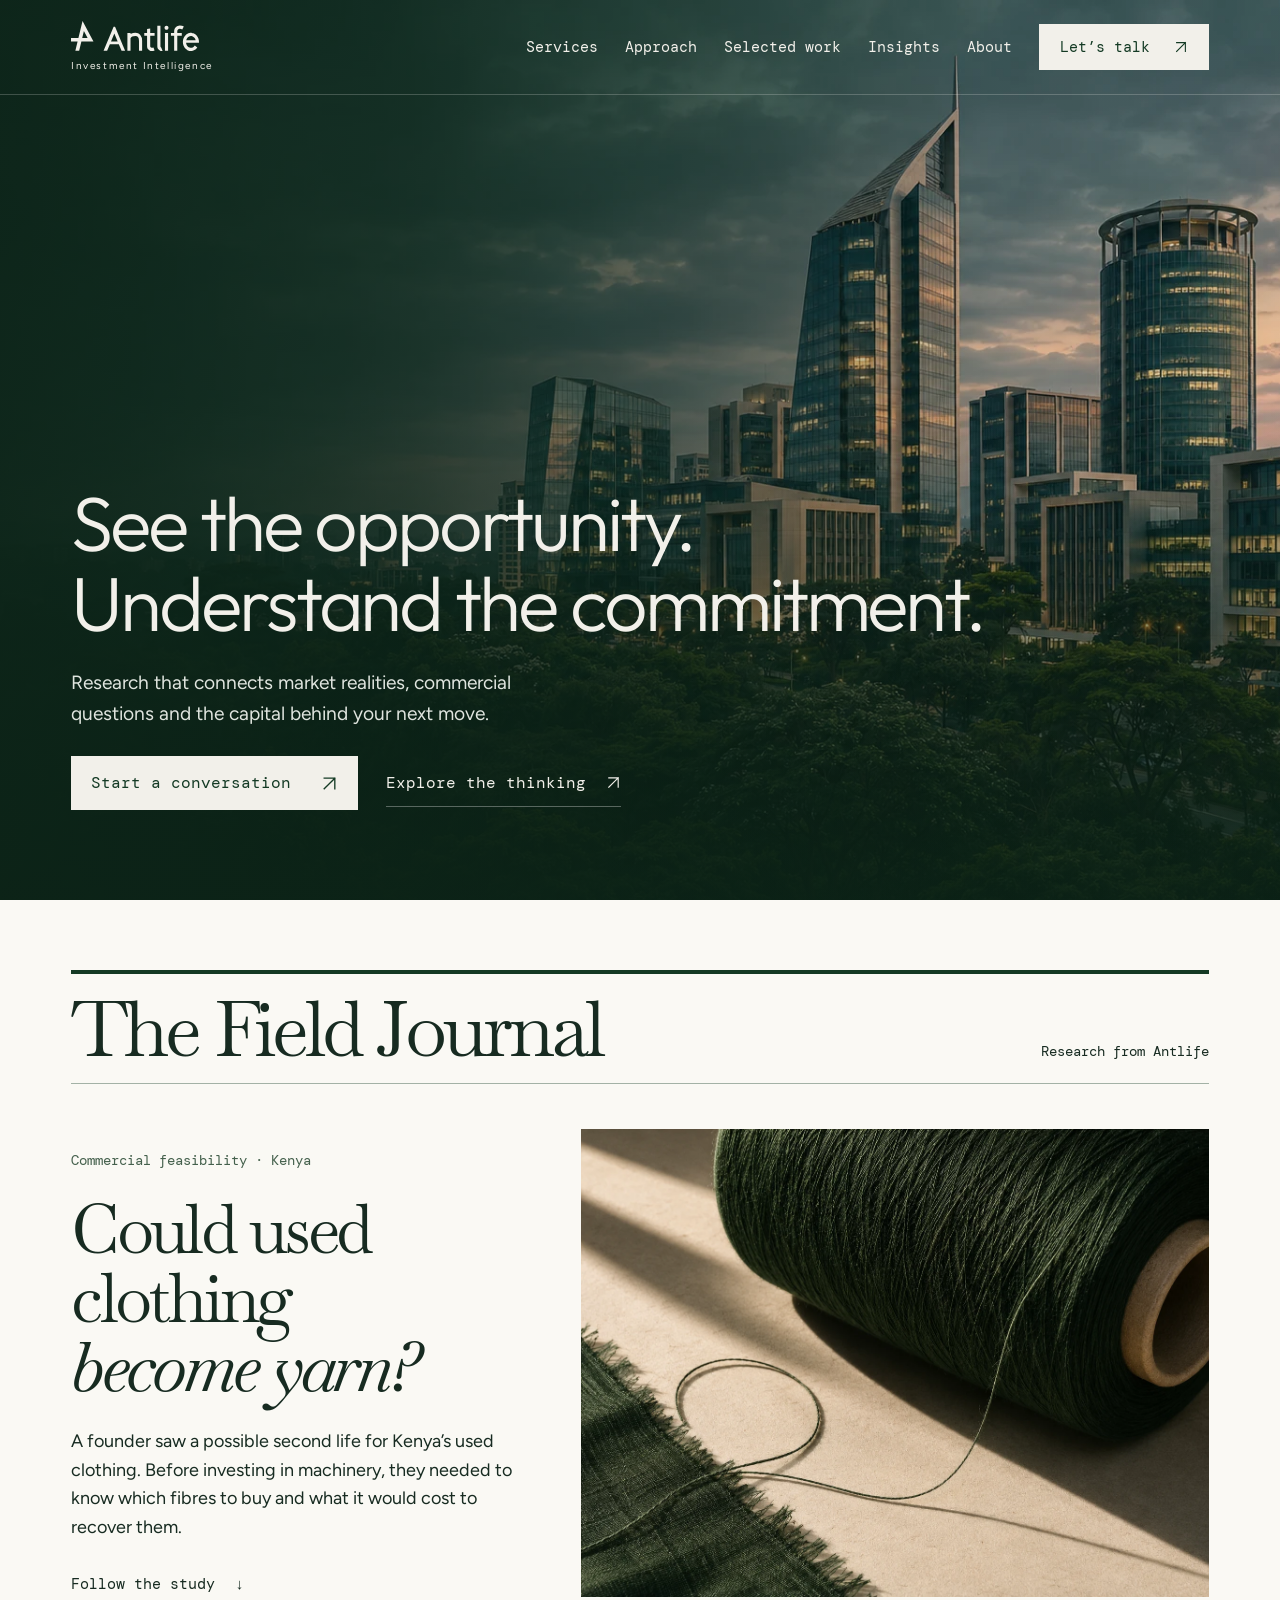
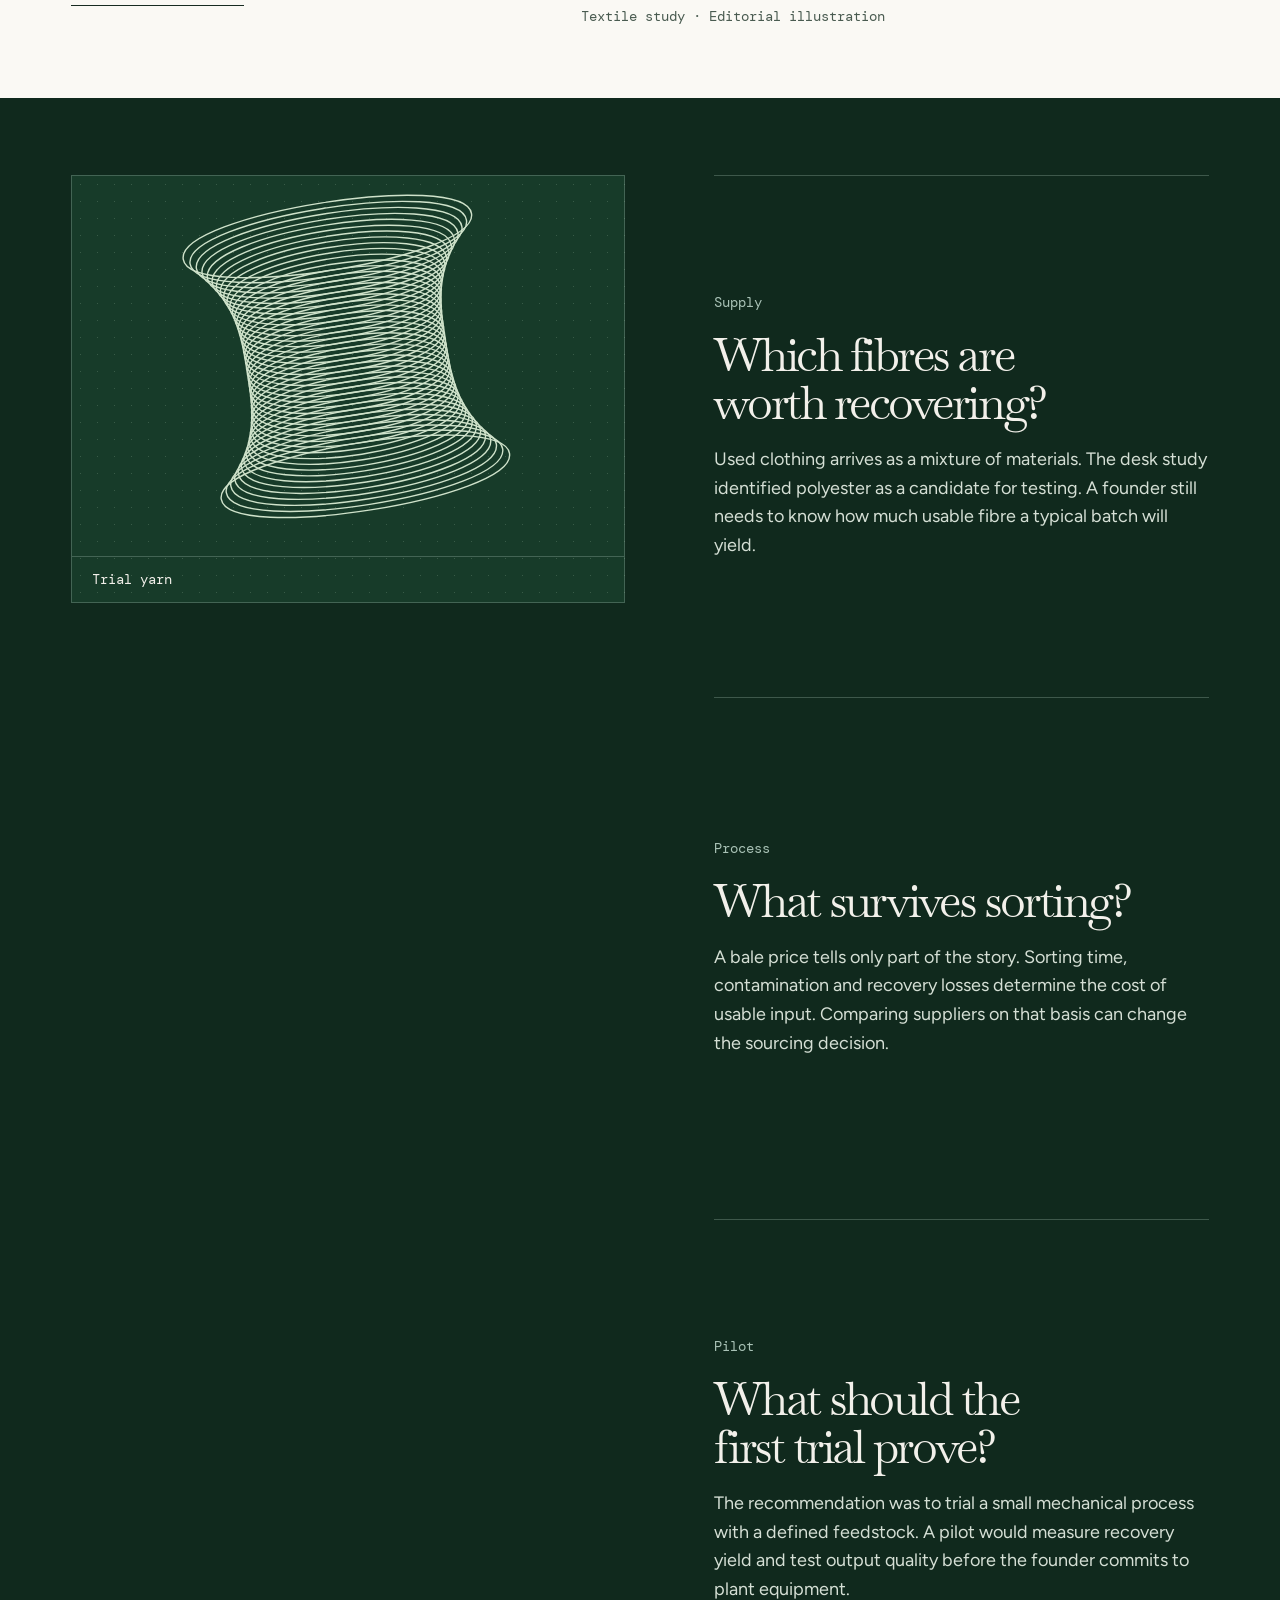
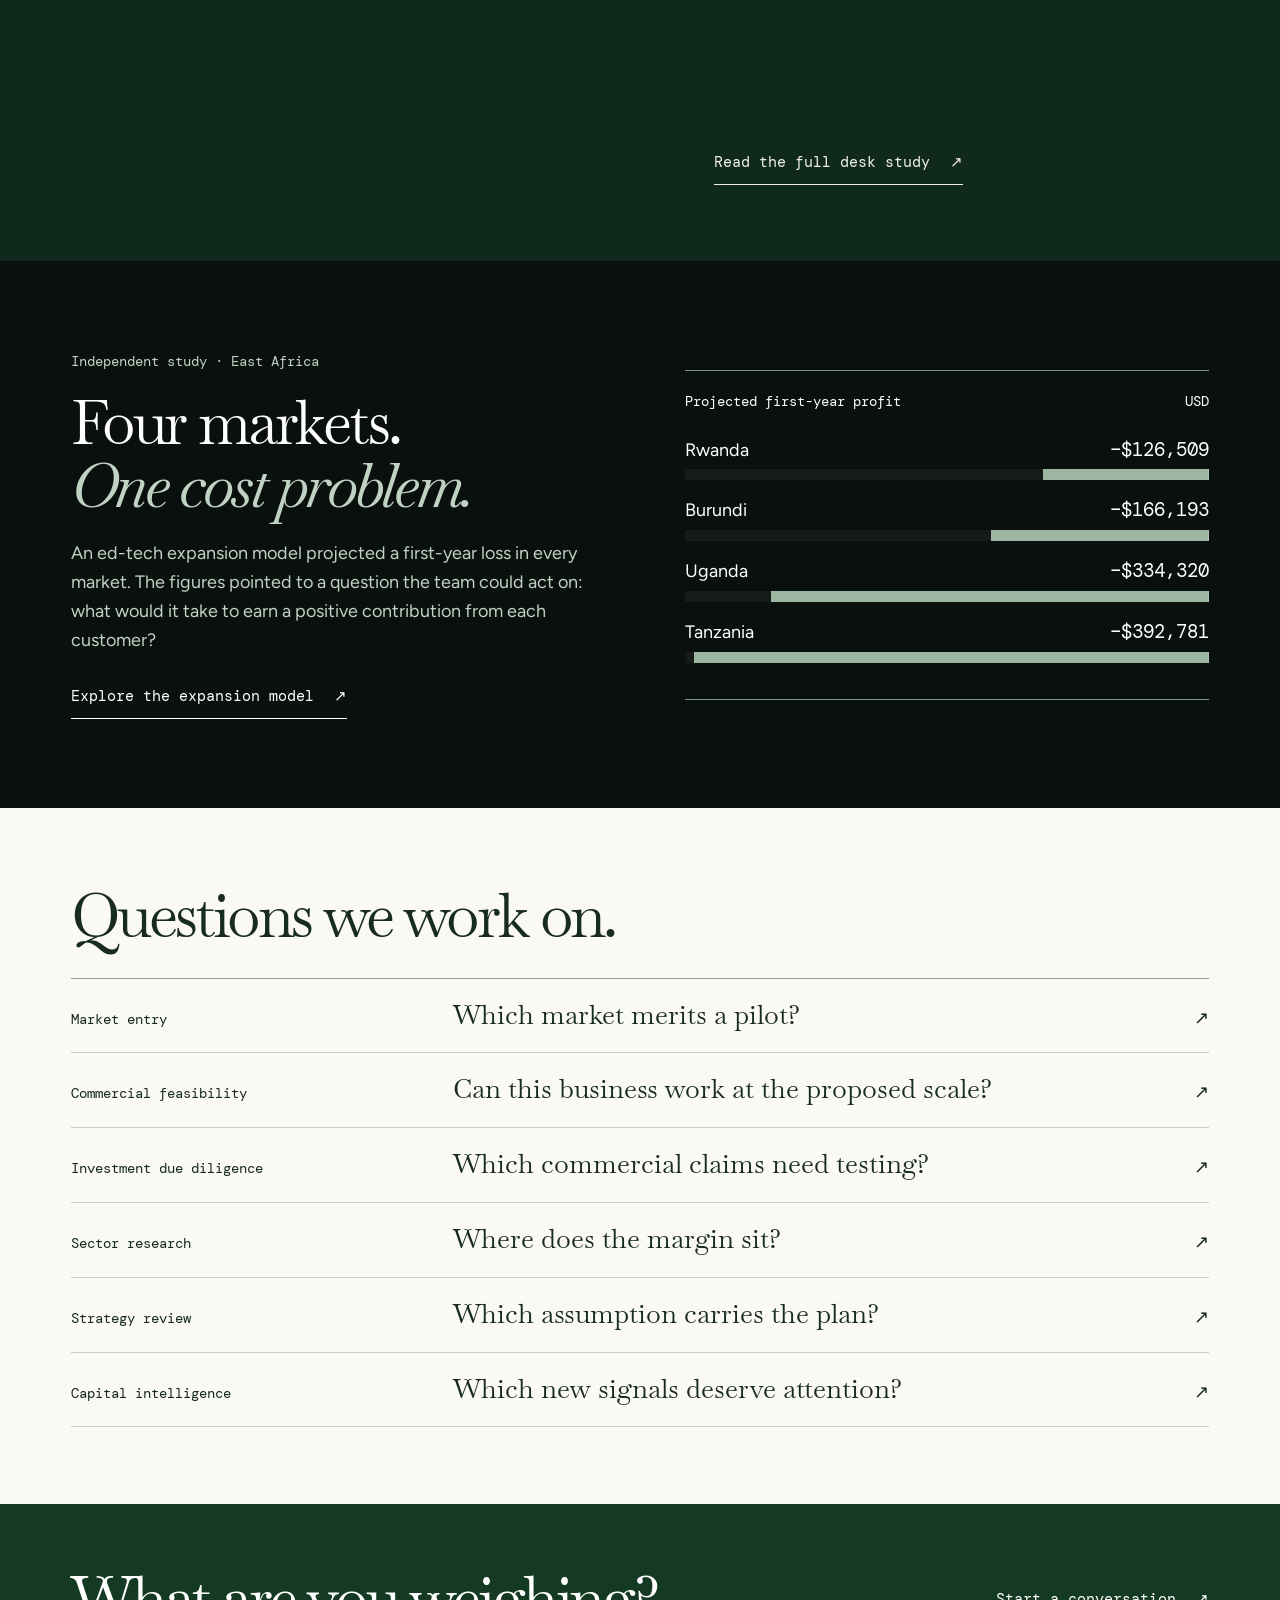
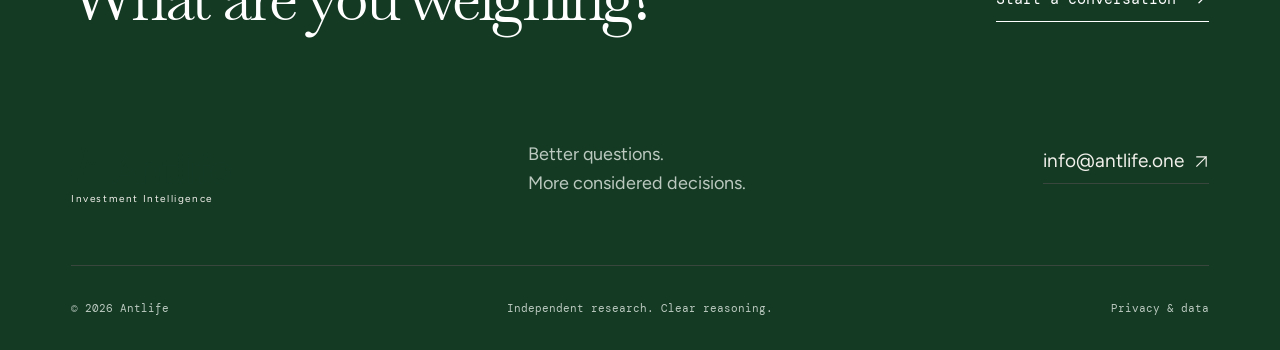
==== commit 053e4b69: "Add Variant 4 Field Journal and scroll-driven textile study" ====
--- a/index.html
+++ b/index.html
@@ -1,55 +1,38 @@
 <!DOCTYPE html>
-<html lang="en"><head><meta charset="utf-8"><meta name="viewport" content="width=device-width,initial-scale=1"><title>Investment Intelligence — Antlife</title><meta name="description" content="Research for market entry, commercial feasibility and investment decisions. Start a conversation with Antlife."><link rel="preload" as="image" href="/assets/nairobi-editorial.webp"><meta name="theme-color" content="#143A24"><meta property="og:title" content="Investment Intelligence — Antlife"><meta property="og:description" content="Research for market entry, commercial feasibility and investment decisions. Start a conversation with Antlife."><meta property="og:type" content="website"><link rel="icon" href="/assets/brand/favicon.svg" type="image/svg+xml"><link rel="preload" href="/assets/fonts/Figtree-Regular.ttf" as="font" type="font/ttf" crossorigin><link rel="stylesheet" href="/assets/site.css"><script src="/assets/site.js" defer></script><link rel="stylesheet" href="/assets/journal.css"><link rel="stylesheet" href="/assets/decision-room.css"><script src="/assets/decision-room.js" defer></script><noscript><style>@media(max-width:900px){.header-inner{flex-wrap:wrap;padding-block:18px}.site-header nav{position:static;display:flex;padding:0;width:100%;border:0}.menu-toggle{display:none}.journal-home .site-header{position:relative;inset:auto;margin:10px;background:var(--green)}}</style></noscript></head>
+<html lang="en"><head><meta charset="utf-8"><meta name="viewport" content="width=device-width,initial-scale=1"><title>Investment Intelligence — Antlife</title><meta name="description" content="Research for market entry, commercial feasibility and investment decisions. Start a conversation with Antlife."><link rel="preload" as="image" href="/assets/nairobi-editorial.webp"><meta name="theme-color" content="#143A24"><meta property="og:title" content="Investment Intelligence — Antlife"><meta property="og:description" content="Research for market entry, commercial feasibility and investment decisions. Start a conversation with Antlife."><meta property="og:type" content="website"><link rel="icon" href="/assets/brand/favicon.svg" type="image/svg+xml"><link rel="preload" href="/assets/fonts/Figtree-Regular.ttf" as="font" type="font/ttf" crossorigin><link rel="stylesheet" href="/assets/site.css"><script src="/assets/site.js" defer></script><link rel="stylesheet" href="/assets/journal.css"><link rel="stylesheet" href="/assets/field-journal.css"><script src="/assets/field-journal.js" defer></script><noscript><style>@media(max-width:900px){.header-inner{flex-wrap:wrap;padding-block:18px}.site-header nav{position:static;display:flex;padding:0;width:100%;border:0}.menu-toggle{display:none}.journal-home .site-header{position:relative;inset:auto;margin:10px;background:var(--green)}}</style></noscript></head>
 <body class="journal-v2 journal-home"><a href="#main" class="skip-link">Skip to content</a>
 <header class="site-header"><div class="container header-inner"><a href="/" class="brand" aria-label="Antlife home"><img src="/assets/brand/logo-ivory.svg" width="132" height="30" alt="Antlife"><span>Investment Intelligence</span></a><button class="menu-toggle" aria-expanded="false" aria-controls="main-nav"><span class="menu-label">Menu</span><span class="menu-icon" aria-hidden="true"><i></i><i></i></span></button><nav id="main-nav" aria-label="Main navigation"><a href="/services" >Services</a><a href="/approach" >Approach</a><a href="/work" >Selected work</a><a href="/insights" >Insights</a><a href="/about" >About</a><a class="nav-cta" href="/contact" >Let’s talk<span aria-hidden="true"><svg class="arrow-icon" viewBox="0 0 16 16" aria-hidden="true" focusable="false"><path d="M3 13 13 3M3 3h10v10"/></svg></span></a></nav></div></header>
 <main id="main"><section class="city-hero"><img class="city-image" src="/assets/nairobi-editorial.webp" width="1672" height="941" alt="" fetchpriority="high"><div class="city-shade"></div><div class="container city-hero-content"><div class="city-copy"><h1>See the opportunity.<br><em>Understand the commitment.</em></h1><p>Research that connects market realities, commercial<br class="desktop-break"> questions and the capital behind your next move.</p><div class="hero-actions"><a class="button button-light" href="/contact">Start a conversation<svg class="arrow-icon" viewBox="0 0 16 16" aria-hidden="true"><path d="M3 13 13 3M3 3h10v10"/></svg></a><a class="quiet-link" href="#service-laboratory">Explore the thinking<svg class="arrow-icon" viewBox="0 0 16 16" aria-hidden="true"><path d="M3 13 13 3M3 3h10v10"/></svg></a></div></div></div></section>
-<section class="decision-room" id="service-laboratory"><div class="container">
-<header class="dr-intro"><h2>What are you deciding?</h2><p>Choose a question. Change one assumption and see where the numbers lead.</p></header>
-<div class="dr-choices" role="group" aria-label="Choose your decision"><button type="button" aria-controls="decision-market-entry" aria-pressed="true">Enter a market</button><button type="button" aria-controls="decision-feasibility" aria-pressed="false">Test an investment</button><button type="button" aria-controls="decision-strategy" aria-pressed="false">Review a plan</button></div>
-<section class="dr-panel" id="decision-market-entry" aria-label="Enter a market" data-max="50" data-prefix="$" data-suffix="k">
-  <div class="dr-spread">
-    <div class="dr-chart"><p class="dr-kicker">Example · Market entry</p><h3>Which market earns its entry cost?</h3><p class="dr-description">Compare first-year contribution after launch costs.</p>
-      <div class="dr-switch" role="group" aria-label="Compare scenarios"><button type="button" aria-pressed="true" data-values="24,41" data-title="Pilot in Market B." data-finding="Market B leaves $41k after entry costs. Test local demand there first.">Base costs</button><button type="button" aria-pressed="false" data-values="12,9" data-title="Move the pilot to Market A." data-finding="Market B costs more to enter. Market A now leaves $12k, enough to take the lead.">Higher entry costs</button></div>
-      <div class="dr-plot" aria-label="USD thousands"><div class="dr-measure"><div><span>Market A</span><strong>$24k</strong></div><div class="dr-track"><i style="width:48.00%"></i></div></div><div class="dr-measure"><div><span>Market B</span><strong>$41k</strong></div><div class="dr-track"><i style="width:82.00%"></i></div></div><p>USD thousands</p></div>
-    </div>
-    <div class="dr-interpretation"><p class="dr-kicker">What this changes</p>
-      <div aria-live="polite" aria-atomic="true"><h4>Pilot in Market B.</h4><p class="dr-finding">Market B leaves $41k after entry costs. Test local demand there first.</p></div>
-      <details><summary>View assumptions</summary><p>Operating contribution is $44k in A and $61k in B. Both launches initially cost $20k. In the higher-cost scenario, entry costs rise to $32k and $52k respectively.</p></details>
-      <a href="/contact?service=market-entry">Discuss this decision <span aria-hidden="true">↗</span></a>
-    </div>
+<div class="field-journal">
+<section class="fj-cover" id="service-laboratory"><div class="container">
+  <header class="fj-mast"><h2>The Field Journal</h2><p>Research from Antlife</p></header>
+  <div class="fj-spread"><div class="fj-cover-copy">
+    <p class="fj-label">Commercial feasibility · Kenya</p>
+    <h3>Could used clothing <em>become yarn?</em></h3>
+    <p>A founder saw a possible second life for Kenya’s used clothing. Before investing in machinery, they needed to know which fibres to buy and what it would cost to recover them.</p>
+    <a class="fj-link" href="#thread-supply">Follow the study <span aria-hidden="true">↓</span></a>
+  </div><figure class="fj-cover-image"><img src="/assets/thread-study.webp" alt="A cone of green yarn, a loose thread and a frayed piece of woven fabric on paper." loading="lazy" width="1500" height="1000"><figcaption>Textile study · Editorial illustration</figcaption></figure></div>
+</div></section>
+<section class="fj-thread" aria-label="The textile study"><div class="container fj-thread-layout">
+  <figure class="fj-plate" aria-hidden="true"><svg viewBox="0 0 450 310" class="thread-drawing"></svg><figcaption>Mixed fibres</figcaption></figure>
+  <div class="fj-chapters"><section class="fj-step" id="thread-supply" data-caption="Mixed fibres">
+  <figure class="fj-inline"><svg viewBox="0 0 450 310" aria-hidden="true" class="thread-drawing"><g><path d="M12.0 85.0C132.0 20.0 160.0 327.0 245.0 205.4 301.0 154.0 368.0 35.0 418.0 90.0"/><path d="M16.7 88.3C132.0 51.7 160.0 324.3 245.0 226.1 301.0 148.8 368.0 37.9 418.9 94.0"/><path d="M20.8 89.5C132.0 81.1 160.0 316.5 245.0 240.1 301.0 134.0 368.0 40.8 421.3 98.1"/><path d="M23.9 88.9C132.0 106.0 160.0 304.6 245.0 245.9 301.0 111.1 368.0 43.7 425.1 102.1"/><path d="M25.7 87.0C132.0 124.5 160.0 289.8 245.0 242.8 301.0 82.8 368.0 46.6 429.9 106.2"/><path d="M25.9 84.7C132.0 135.4 160.0 273.9 245.0 231.1 301.0 52.4 368.0 49.5 434.9 110.2"/><path d="M24.5 82.7C132.0 137.8 160.0 258.7 245.0 212.1 301.0 23.3 368.0 52.4 439.8 114.3"/><path d="M21.7 81.8C132.0 131.5 160.0 246.0 245.0 188.2 301.0 -1.1 368.0 55.3 443.9 118.3"/><path d="M17.7 82.5C132.0 117.0 160.0 237.1 245.0 161.9 301.0 -18.1 368.0 58.3 446.7 122.4"/><path d="M13.1 85.3C132.0 95.4 160.0 233.2 245.0 136.3 301.0 -25.7 368.0 61.2 448.0 126.4"/><path d="M8.4 90.3C132.0 68.3 160.0 234.6 245.0 114.4 301.0 -23.0 368.0 64.1 447.5 130.5"/><path d="M4.1 97.6C132.0 37.6 160.0 241.2 245.0 98.5 301.0 -10.4 368.0 67.0 445.4 134.5"/><path d="M0.7 106.8C132.0 5.6 160.0 252.2 245.0 90.7 301.0 10.8 368.0 69.9 441.9 138.6"/><path d="M-1.4 117.3C132.0 -25.3 160.0 266.5 245.0 91.7 301.0 38.1 368.0 72.8 437.3 142.6"/><path d="M-2.0 128.5C132.0 -52.9 160.0 282.2 245.0 101.4 301.0 68.3 368.0 75.7 432.3 146.7"/><path d="M-1.0 139.5C132.0 -75.2 160.0 297.8 245.0 118.8 301.0 98.0 368.0 78.6 427.3 150.7"/><path d="M1.5 149.7C132.0 -90.4 160.0 311.3 245.0 141.8 301.0 123.9 368.0 81.5 423.0 154.7"/><path d="M5.2 158.4C132.0 -97.5 160.0 321.2 245.0 167.8 301.0 142.8 368.0 84.4 419.9 158.8"/><path d="M9.7 165.1C132.0 -96.0 160.0 326.4 245.0 193.8 301.0 152.8 368.0 87.3 418.2 162.8"/><path d="M14.5 169.5C132.0 -86.0 160.0 326.3 245.0 216.9 301.0 152.6 368.0 90.2 418.2 166.9"/><path d="M18.9 171.7C132.0 -68.1 160.0 320.9 245.0 234.3 301.0 142.2 368.0 93.1 420.0 170.9"/><path d="M22.6 171.9C132.0 -43.8 160.0 310.8 245.0 244.2 301.0 122.9 368.0 96.0 423.2 175.0"/><path d="M25.0 170.5C132.0 -14.8 160.0 297.2 245.0 245.4 301.0 96.9 368.0 99.0 427.5 179.0"/><path d="M26.0 168.4C132.0 16.8 160.0 281.6 245.0 237.7 301.0 67.1 368.0 101.9 432.5 183.1"/><path d="M25.3 166.1C132.0 48.6 160.0 265.8 245.0 222.0 301.0 36.9 368.0 104.8 437.5 187.1"/><path d="M23.2 164.6C132.0 78.3 160.0 251.7 245.0 200.1 301.0 9.8 368.0 107.7 442.0 191.2"/><path d="M19.7 164.4C132.0 103.7 160.0 240.8 245.0 174.6 301.0 -11.0 368.0 110.6 445.5 195.2"/><path d="M15.4 166.2C132.0 123.0 160.0 234.4 245.0 148.3 301.0 -23.3 368.0 113.5 447.6 199.3"/><path d="M10.7 170.1C132.0 134.7 160.0 233.2 245.0 124.3 301.0 -25.6 368.0 116.4 447.9 203.3"/><path d="M6.1 176.4C132.0 137.9 160.0 237.4 245.0 105.2 301.0 -17.6 368.0 119.3 446.6 207.3"/><path d="M2.2 184.7C132.0 132.5 160.0 246.4 245.0 93.4 301.0 -0.3 368.0 122.2 443.7 211.4"/><path d="M-0.6 194.6C132.0 118.8 160.0 259.3 245.0 90.1 301.0 24.4 368.0 125.1 439.6 215.4"/><path d="M-1.9 205.6C132.0 97.9 160.0 274.6 245.0 95.7 301.0 53.6 368.0 128.0 434.7 219.5"/><path d="M-1.6 216.8C132.0 71.2 160.0 290.5 245.0 109.6 301.0 84.0 368.0 130.9 429.7 223.5"/><path d="M0.2 227.5C132.0 40.8 160.0 305.1 245.0 130.2 301.0 112.1 368.0 133.8 425.0 227.6"/><path d="M3.3 237.0C132.0 8.8 160.0 316.9 245.0 155.1 301.0 134.7 368.0 136.7 421.2 231.6"/><path d="M7.5 244.7C132.0 -22.4 160.0 324.5 245.0 181.5 301.0 149.2 368.0 139.7 418.8 235.7"/><path d="M12.2 250.2C132.0 -50.4 160.0 327.0 245.0 206.3 301.0 154.0 368.0 142.6 418.0 239.7"/><path d="M16.8 253.4C132.0 -73.2 160.0 324.1 245.0 226.8 301.0 148.4 368.0 145.5 418.9 243.8"/><path d="M21.0 254.5C132.0 -89.2 160.0 316.1 245.0 240.5 301.0 133.2 368.0 148.4 421.5 247.8"/><path d="M24.0 253.8C132.0 -97.2 160.0 304.1 245.0 245.9 301.0 110.1 368.0 151.3 425.3 251.9"/><path d="M25.7 252.0C132.0 -96.6 160.0 289.2 245.0 242.5 301.0 81.6 368.0 154.2 430.1 255.9"/><path d="M25.9 249.7C132.0 -87.3 160.0 273.3 245.0 230.4 301.0 51.2 368.0 157.1 435.1 260.0"/><path d="M24.4 247.7C132.0 -70.2 160.0 258.2 245.0 211.3 301.0 22.2 368.0 160.0 440.0 264.0"/></g></svg><figcaption>Mixed fibres</figcaption></figure>
+  <div><p class="fj-label">Supply</p><h3>Which fibres are worth recovering?</h3><p>Used clothing arrives as a mixture of materials. The desk study identified polyester as a candidate for testing. A founder still needs to know how much usable fibre a typical batch will yield.</p></div>
+</section><section class="fj-step" id="thread-process" data-caption="Sorted strands">
+  <figure class="fj-inline"><svg viewBox="0 0 450 310" aria-hidden="true" class="thread-drawing"><g><path d="M12.0 40.0C103.0 40.0 120.0 103.0 222.0 126.0 302.0 132.0 354.0 65.0 434.0 64.0"/><path d="M12.0 45.4C103.0 49.2 120.0 103.7 222.0 127.3 302.0 133.2 354.0 68.7 434.0 67.7"/><path d="M12.0 50.8C103.0 58.3 120.0 104.5 222.0 128.5 302.0 134.5 354.0 72.4 434.0 71.4"/><path d="M12.0 56.2C103.0 67.2 120.0 105.2 222.0 129.8 302.0 135.7 354.0 76.2 434.0 75.2"/><path d="M12.0 61.6C103.0 75.9 120.0 106.0 222.0 131.0 302.0 136.9 354.0 79.9 434.0 78.9"/><path d="M12.0 67.0C103.0 84.3 120.0 106.7 222.0 132.3 302.0 138.2 354.0 83.6 434.0 82.6"/><path d="M12.0 72.4C103.0 92.4 120.0 107.5 222.0 133.5 302.0 139.4 354.0 87.3 434.0 86.3"/><path d="M12.0 77.8C103.0 100.0 120.0 108.2 222.0 134.8 302.0 140.6 354.0 91.0 434.0 90.0"/><path d="M12.0 83.2C103.0 107.1 120.0 109.0 222.0 136.0 302.0 141.9 354.0 94.8 434.0 93.8"/><path d="M12.0 88.6C103.0 113.7 120.0 109.7 222.0 137.3 302.0 143.1 354.0 98.5 434.0 97.5"/><path d="M12.0 94.0C103.0 119.8 120.0 110.4 222.0 138.6 302.0 144.3 354.0 102.2 434.0 101.2"/><path d="M12.0 99.3C103.0 125.3 120.0 111.2 222.0 139.8 302.0 145.6 354.0 105.9 434.0 104.9"/><path d="M12.0 104.7C103.0 130.3 120.0 111.9 222.0 141.1 302.0 146.8 354.0 109.7 434.0 108.7"/><path d="M12.0 110.1C103.0 134.7 120.0 112.7 222.0 142.3 302.0 148.0 354.0 113.4 434.0 112.4"/><path d="M12.0 115.5C103.0 138.7 120.0 113.4 222.0 143.6 302.0 149.3 354.0 117.1 434.0 116.1"/><path d="M12.0 120.9C103.0 142.1 120.0 114.2 222.0 144.8 302.0 150.5 354.0 120.8 434.0 119.8"/><path d="M12.0 126.3C103.0 145.0 120.0 114.9 222.0 146.1 302.0 151.7 354.0 124.5 434.0 123.5"/><path d="M12.0 131.7C103.0 147.6 120.0 115.7 222.0 147.3 302.0 153.0 354.0 128.3 434.0 127.3"/><path d="M12.0 137.1C103.0 149.8 120.0 116.4 222.0 148.6 302.0 154.2 354.0 132.0 434.0 131.0"/><path d="M12.0 142.5C103.0 151.8 120.0 117.1 222.0 149.9 302.0 155.4 354.0 135.7 434.0 134.7"/><path d="M12.0 147.9C103.0 153.6 120.0 117.9 222.0 151.1 302.0 156.7 354.0 139.4 434.0 138.4"/><path d="M12.0 153.3C103.0 155.2 120.0 118.6 222.0 152.4 302.0 157.9 354.0 143.1 434.0 142.1"/><path d="M12.0 158.7C103.0 156.8 120.0 119.4 222.0 153.6 302.0 159.1 354.0 146.9 434.0 145.9"/><path d="M12.0 164.1C103.0 158.4 120.0 120.1 222.0 154.9 302.0 160.3 354.0 150.6 434.0 149.6"/><path d="M12.0 169.5C103.0 160.2 120.0 120.9 222.0 156.1 302.0 161.6 354.0 154.3 434.0 153.3"/><path d="M12.0 174.9C103.0 162.2 120.0 121.6 222.0 157.4 302.0 162.8 354.0 158.0 434.0 157.0"/><path d="M12.0 180.3C103.0 164.4 120.0 122.3 222.0 158.7 302.0 164.0 354.0 161.7 434.0 160.7"/><path d="M12.0 185.7C103.0 167.0 120.0 123.1 222.0 159.9 302.0 165.3 354.0 165.5 434.0 164.5"/><path d="M12.0 191.1C103.0 169.9 120.0 123.8 222.0 161.2 302.0 166.5 354.0 169.2 434.0 168.2"/><path d="M12.0 196.5C103.0 173.3 120.0 124.6 222.0 162.4 302.0 167.7 354.0 172.9 434.0 171.9"/><path d="M12.0 201.9C103.0 177.3 120.0 125.3 222.0 163.7 302.0 169.0 354.0 176.6 434.0 175.6"/><path d="M12.0 207.3C103.0 181.7 120.0 126.1 222.0 164.9 302.0 170.2 354.0 180.3 434.0 179.3"/><path d="M12.0 212.7C103.0 186.7 120.0 126.8 222.0 166.2 302.0 171.4 354.0 184.1 434.0 183.1"/><path d="M12.0 218.0C103.0 192.2 120.0 127.6 222.0 167.4 302.0 172.7 354.0 187.8 434.0 186.8"/><path d="M12.0 223.4C103.0 198.3 120.0 128.3 222.0 168.7 302.0 173.9 354.0 191.5 434.0 190.5"/><path d="M12.0 228.8C103.0 204.9 120.0 129.0 222.0 170.0 302.0 175.1 354.0 195.2 434.0 194.2"/><path d="M12.0 234.2C103.0 212.0 120.0 129.8 222.0 171.2 302.0 176.4 354.0 199.0 434.0 198.0"/><path d="M12.0 239.6C103.0 219.6 120.0 130.5 222.0 172.5 302.0 177.6 354.0 202.7 434.0 201.7"/><path d="M12.0 245.0C103.0 227.7 120.0 131.3 222.0 173.7 302.0 178.8 354.0 206.4 434.0 205.4"/><path d="M12.0 250.4C103.0 236.1 120.0 132.0 222.0 175.0 302.0 180.1 354.0 210.1 434.0 209.1"/><path d="M12.0 255.8C103.0 244.8 120.0 132.8 222.0 176.2 302.0 181.3 354.0 213.8 434.0 212.8"/><path d="M12.0 261.2C103.0 253.7 120.0 133.5 222.0 177.5 302.0 182.5 354.0 217.6 434.0 216.6"/><path d="M12.0 266.6C103.0 262.8 120.0 134.3 222.0 178.7 302.0 183.8 354.0 221.3 434.0 220.3"/><path d="M12.0 272.0C103.0 272.0 120.0 135.0 222.0 180.0 302.0 185.0 354.0 225.0 434.0 224.0"/></g></svg><figcaption>Sorted strands</figcaption></figure>
+  <div><p class="fj-label">Process</p><h3>What survives sorting?</h3><p>A bale price tells only part of the story. Sorting time, contamination and recovery losses determine the cost of usable input. Comparing suppliers on that basis can change the sourcing decision.</p></div>
+</section><section class="fj-step" id="thread-pilot" data-caption="Trial yarn">
+  <figure class="fj-inline"><svg viewBox="0 0 450 310" aria-hidden="true" class="thread-drawing"><g><path d="M106.0 48.0C106.0 11.0 344.0 11.0 344.0 48.0 344.0 85.0 106.0 85.0 106.0 48.0"/><path d="M110.9 52.6C110.9 15.6 339.1 15.6 339.1 52.6 339.1 89.6 110.9 89.6 110.9 52.6"/><path d="M115.4 57.2C115.4 20.2 334.6 20.2 334.6 57.2 334.6 94.2 115.4 94.2 115.4 57.2"/><path d="M119.4 61.8C119.4 24.8 330.6 24.8 330.6 61.8 330.6 98.8 119.4 98.8 119.4 61.8"/><path d="M123.0 66.4C123.0 29.4 327.0 29.4 327.0 66.4 327.0 103.4 123.0 103.4 123.0 66.4"/><path d="M126.3 71.0C126.3 34.0 323.7 34.0 323.7 71.0 323.7 108.0 126.3 108.0 126.3 71.0"/><path d="M129.1 75.6C129.1 38.6 320.9 38.6 320.9 75.6 320.9 112.6 129.1 112.6 129.1 75.6"/><path d="M131.7 80.2C131.7 43.2 318.3 43.2 318.3 80.2 318.3 117.2 131.7 117.2 131.7 80.2"/><path d="M133.8 84.8C133.8 47.8 316.2 47.8 316.2 84.8 316.2 121.8 133.8 121.8 133.8 84.8"/><path d="M135.7 89.4C135.7 52.4 314.3 52.4 314.3 89.4 314.3 126.4 135.7 126.4 135.7 89.4"/><path d="M137.3 94.0C137.3 57.0 312.7 57.0 312.7 94.0 312.7 131.0 137.3 131.0 137.3 94.0"/><path d="M138.7 98.7C138.7 61.7 311.3 61.7 311.3 98.7 311.3 135.7 138.7 135.7 138.7 98.7"/><path d="M139.8 103.3C139.8 66.3 310.2 66.3 310.2 103.3 310.2 140.3 139.8 140.3 139.8 103.3"/><path d="M140.7 107.9C140.7 70.9 309.3 70.9 309.3 107.9 309.3 144.9 140.7 144.9 140.7 107.9"/><path d="M141.4 112.5C141.4 75.5 308.6 75.5 308.6 112.5 308.6 149.5 141.4 149.5 141.4 112.5"/><path d="M142.0 117.1C142.0 80.1 308.0 80.1 308.0 117.1 308.0 154.1 142.0 154.1 142.0 117.1"/><path d="M142.4 121.7C142.4 84.7 307.6 84.7 307.6 121.7 307.6 158.7 142.4 158.7 142.4 121.7"/><path d="M142.7 126.3C142.7 89.3 307.3 89.3 307.3 126.3 307.3 163.3 142.7 163.3 142.7 126.3"/><path d="M142.8 130.9C142.8 93.9 307.2 93.9 307.2 130.9 307.2 167.9 142.8 167.9 142.8 130.9"/><path d="M142.9 135.5C142.9 98.5 307.1 98.5 307.1 135.5 307.1 172.5 142.9 172.5 142.9 135.5"/><path d="M143.0 140.1C143.0 103.1 307.0 103.1 307.0 140.1 307.0 177.1 143.0 177.1 143.0 140.1"/><path d="M143.0 144.7C143.0 107.7 307.0 107.7 307.0 144.7 307.0 181.7 143.0 181.7 143.0 144.7"/><path d="M143.0 149.3C143.0 112.3 307.0 112.3 307.0 149.3 307.0 186.3 143.0 186.3 143.0 149.3"/><path d="M143.0 153.9C143.0 116.9 307.0 116.9 307.0 153.9 307.0 190.9 143.0 190.9 143.0 153.9"/><path d="M142.9 158.5C142.9 121.5 307.1 121.5 307.1 158.5 307.1 195.5 142.9 195.5 142.9 158.5"/><path d="M142.8 163.1C142.8 126.1 307.2 126.1 307.2 163.1 307.2 200.1 142.8 200.1 142.8 163.1"/><path d="M142.7 167.7C142.7 130.7 307.3 130.7 307.3 167.7 307.3 204.7 142.7 204.7 142.7 167.7"/><path d="M142.4 172.3C142.4 135.3 307.6 135.3 307.6 172.3 307.6 209.3 142.4 209.3 142.4 172.3"/><path d="M142.0 176.9C142.0 139.9 308.0 139.9 308.0 176.9 308.0 213.9 142.0 213.9 142.0 176.9"/><path d="M141.4 181.5C141.4 144.5 308.6 144.5 308.6 181.5 308.6 218.5 141.4 218.5 141.4 181.5"/><path d="M140.7 186.1C140.7 149.1 309.3 149.1 309.3 186.1 309.3 223.1 140.7 223.1 140.7 186.1"/><path d="M139.8 190.7C139.8 153.7 310.2 153.7 310.2 190.7 310.2 227.7 139.8 227.7 139.8 190.7"/><path d="M138.7 195.3C138.7 158.3 311.3 158.3 311.3 195.3 311.3 232.3 138.7 232.3 138.7 195.3"/><path d="M137.3 200.0C137.3 163.0 312.7 163.0 312.7 200.0 312.7 237.0 137.3 237.0 137.3 200.0"/><path d="M135.7 204.6C135.7 167.6 314.3 167.6 314.3 204.6 314.3 241.6 135.7 241.6 135.7 204.6"/><path d="M133.8 209.2C133.8 172.2 316.2 172.2 316.2 209.2 316.2 246.2 133.8 246.2 133.8 209.2"/><path d="M131.7 213.8C131.7 176.8 318.3 176.8 318.3 213.8 318.3 250.8 131.7 250.8 131.7 213.8"/><path d="M129.1 218.4C129.1 181.4 320.9 181.4 320.9 218.4 320.9 255.4 129.1 255.4 129.1 218.4"/><path d="M126.3 223.0C126.3 186.0 323.7 186.0 323.7 223.0 323.7 260.0 126.3 260.0 126.3 223.0"/><path d="M123.0 227.6C123.0 190.6 327.0 190.6 327.0 227.6 327.0 264.6 123.0 264.6 123.0 227.6"/><path d="M119.4 232.2C119.4 195.2 330.6 195.2 330.6 232.2 330.6 269.2 119.4 269.2 119.4 232.2"/><path d="M115.4 236.8C115.4 199.8 334.6 199.8 334.6 236.8 334.6 273.8 115.4 273.8 115.4 236.8"/><path d="M110.9 241.4C110.9 204.4 339.1 204.4 339.1 241.4 339.1 278.4 110.9 278.4 110.9 241.4"/><path d="M106.0 246.0C106.0 209.0 344.0 209.0 344.0 246.0 344.0 283.0 106.0 283.0 106.0 246.0"/></g></svg><figcaption>Trial yarn</figcaption></figure>
+  <div><p class="fj-label">Pilot</p><h3>What should the first trial prove?</h3><p>The recommendation was to trial a small mechanical process with a defined feedstock. A pilot would measure recovery yield and test output quality before the founder commits to plant equipment.</p></div>
+</section>
+    <a class="fj-link" href="/work/mitumba-to-yarn">Read the full desk study <span aria-hidden="true">↗</span></a>
   </div>
-  <article class="dr-case"><img loading="lazy" src="/assets/port.webp" alt="" width="883" height="439">
-    <div><p class="dr-kicker">Related reading</p><h3>Four markets. One expansion decision.</h3><p>In an independent East African ed-tech study, the cost of serving each customer changed the expansion question.</p><a href="/work/expansion-economics">Read the study <span aria-hidden="true">↗</span></a></div>
-  </article>
-</section><section class="dr-panel" id="decision-feasibility" aria-label="Test an investment" data-max="800" data-prefix="" data-suffix="">
-  <div class="dr-spread">
-    <div class="dr-chart"><p class="dr-kicker">Example · Commercial feasibility</p><h3>Can demand cover the investment?</h3><p class="dr-description">Compare pilot demand with the volume needed to break even.</p>
-      <div class="dr-switch" role="group" aria-label="Compare scenarios"><button type="button" aria-pressed="true" data-values="650,500" data-title="Take the pilot forward." data-finding="The sales estimate clears break-even by 150 units. Check that buyers will commit at the assumed price.">Base margin</button><button type="button" aria-pressed="false" data-values="650,750" data-title="Test the margin first." data-finding="Break-even rises above the sales estimate. Secure a higher margin or evidence of another 100 sales before committing.">Lower margin</button></div>
-      <div class="dr-plot" aria-label="units"><div class="dr-measure"><div><span>Pilot demand</span><strong>650</strong></div><div class="dr-track"><i style="width:81.25%"></i></div></div><div class="dr-measure"><div><span>Break-even volume</span><strong>500</strong></div><div class="dr-track"><i style="width:62.50%"></i></div></div><p>units</p></div>
-    </div>
-    <div class="dr-interpretation"><p class="dr-kicker">What this changes</p>
-      <div aria-live="polite" aria-atomic="true"><h4>Take the pilot forward.</h4><p class="dr-finding">The sales estimate clears break-even by 150 units. Check that buyers will commit at the assumed price.</p></div>
-      <details><summary>View assumptions</summary><p>This example assumes 650 unit sales and $12,000 in fixed costs. Contribution falls from $24 to $16 per unit. Break-even volume is fixed costs divided by contribution per unit.</p></details>
-      <a href="/contact?service=feasibility">Discuss this decision <span aria-hidden="true">↗</span></a>
-    </div>
-  </div>
-  <article class="dr-case"><img loading="lazy" src="/assets/mill.webp" alt="" width="883" height="439">
-    <div><p class="dr-kicker">Related reading</p><h3>Could used clothing become yarn?</h3><p>A commissioned desk study helped a founder in Kenya decide which materials and sourcing routes to test before buying equipment.</p><a href="/work/mitumba-to-yarn">Read the study <span aria-hidden="true">↗</span></a></div>
-  </article>
-</section><section class="dr-panel" id="decision-strategy" aria-label="Review a plan" data-max="110" data-prefix="$" data-suffix="k">
-  <div class="dr-spread">
-    <div class="dr-chart"><p class="dr-kicker">Example · Strategy review</p><h3>How much spending can the plan support?</h3><p class="dr-description">Compare proposed spending with the budget available after a reserve.</p>
-      <div class="dr-switch" role="group" aria-label="Compare scenarios"><button type="button" aria-pressed="true" data-values="100,95" data-title="Keep the spending plan." data-finding="The plan fits the budget with $5k to spare after the reserve. Track revenue before releasing the next tranche.">Base revenue</button><button type="button" aria-pressed="false" data-values="90,95" data-title="Rephase $5k of spending." data-finding="A revenue shortfall puts the plan $5k over budget. Stage the commitment to protect the reserve.">Lower revenue</button></div>
-      <div class="dr-plot" aria-label="USD thousands"><div class="dr-measure"><div><span>Available budget</span><strong>$100k</strong></div><div class="dr-track"><i style="width:90.91%"></i></div></div><div class="dr-measure"><div><span>Proposed spend</span><strong>$95k</strong></div><div class="dr-track"><i style="width:86.36%"></i></div></div><p>USD thousands</p></div>
-    </div>
-    <div class="dr-interpretation"><p class="dr-kicker">What this changes</p>
-      <div aria-live="polite" aria-atomic="true"><h4>Keep the spending plan.</h4><p class="dr-finding">The plan fits the budget with $5k to spare after the reserve. Track revenue before releasing the next tranche.</p></div>
-      <details><summary>View assumptions</summary><p>Example revenue is $110k in the base case and $100k in the lower case. The team sets aside $10k in both. Planned spending is $95k.</p></details>
-      <a href="/contact?service=strategy">Discuss this decision <span aria-hidden="true">↗</span></a>
-    </div>
-  </div>
-  <article class="dr-case"><img loading="lazy" src="/assets/tower.webp" alt="" width="883" height="439">
-    <div><p class="dr-kicker">Related reading</p><h3>When a larger market isn’t the answer.</h3><p>An Antlife observation on what growth changes when the cost of serving a customer exceeds the revenue they bring.</p><a href="/insights/growth-and-economics">Read the observation <span aria-hidden="true">↗</span></a></div>
-  </article>
-</section></div></section>
-<section class="dr-close"><div class="container"><h2>Bring us your question.</h2><div><p>Tell us what you are weighing and when you need to decide.</p><a class="button button-light" href="/contact">Start a conversation <span aria-hidden="true">↗</span></a></div></div></section></main><footer class="site-footer"><div class="container"><div class="footer-top"><a href="/" class="brand" aria-label="Antlife home"><img src="/assets/brand/logo-green.svg" width="160" height="37" alt="Antlife"><span>Investment Intelligence</span></a><p>Better questions.<br>More considered decisions.</p><a class="footer-email" href="mailto:info@antlife.one">info@antlife.one <svg class="arrow-icon" viewBox="0 0 16 16" aria-hidden="true" focusable="false"><path d="M3 13 13 3M3 3h10v10"/></svg></a></div><div class="footer-bottom"><span>© 2026 Antlife</span><span>Independent research. Clear reasoning.</span><a href="/privacy">Privacy &amp; data</a></div></div></footer></body></html>+</div></section>
+<section class="fj-ledger"><div class="container fj-ledger-grid">
+  <div><p class="fj-label">Independent study · East Africa</p><h2>Four markets.<br><em>One cost problem.</em></h2>
+  <p>An ed-tech expansion model projected a first-year loss in every market. The figures pointed to a question the team could act on: what would it take to earn a positive contribution from each customer?</p>
+  <a class="fj-link" href="/work/expansion-economics">Explore the expansion model <span aria-hidden="true">↗</span></a></div>
+  <figure><figcaption>Projected first-year profit <span>USD</span></figcaption><ul><li><div><span>Rwanda</span><strong>−$126,509</strong></div><div class="fj-track"><i style="width:31.63%"></i></div></li><li><div><span>Burundi</span><strong>−$166,193</strong></div><div class="fj-track"><i style="width:41.55%"></i></div></li><li><div><span>Uganda</span><strong>−$334,320</strong></div><div class="fj-track"><i style="width:83.58%"></i></div></li><li><div><span>Tanzania</span><strong>−$392,781</strong></div><div class="fj-track"><i style="width:98.20%"></i></div></li></ul></figure>
+</div></section>
+<section class="fj-directory"><div class="container"><h2>Questions we work on.</h2><div class="fj-services"><a href="/services#market-entry"><span>Market entry</span><strong>Which market merits a pilot?</strong><i aria-hidden="true">↗</i></a><a href="/services#feasibility"><span>Commercial feasibility</span><strong>Can this business work at the proposed scale?</strong><i aria-hidden="true">↗</i></a><a href="/services#diligence"><span>Investment due diligence</span><strong>Which commercial claims need testing?</strong><i aria-hidden="true">↗</i></a><a href="/services#sector"><span>Sector research</span><strong>Where does the margin sit?</strong><i aria-hidden="true">↗</i></a><a href="/services#strategy"><span>Strategy review</span><strong>Which assumption carries the plan?</strong><i aria-hidden="true">↗</i></a><a href="/services#capital"><span>Capital intelligence</span><strong>Which new signals deserve attention?</strong><i aria-hidden="true">↗</i></a></div></div></section>
+<section class="fj-close"><div class="container"><h2>What are you weighing?</h2><a class="fj-link" href="/contact">Start a conversation <span aria-hidden="true">↗</span></a></div></section></div></main><footer class="site-footer"><div class="container"><div class="footer-top"><a href="/" class="brand" aria-label="Antlife home"><img src="/assets/brand/logo-green.svg" width="160" height="37" alt="Antlife"><span>Investment Intelligence</span></a><p>Better questions.<br>More considered decisions.</p><a class="footer-email" href="mailto:info@antlife.one">info@antlife.one <svg class="arrow-icon" viewBox="0 0 16 16" aria-hidden="true" focusable="false"><path d="M3 13 13 3M3 3h10v10"/></svg></a></div><div class="footer-bottom"><span>© 2026 Antlife</span><span>Independent research. Clear reasoning.</span><a href="/privacy">Privacy &amp; data</a></div></div></footer></body></html>
--- a/assets/field-journal.css
+++ b/assets/field-journal.css
@@ -0,0 +1,67 @@
+@font-face { font-family:Baskervville; src:url('/assets/fonts/Baskervville-Regular.woff2') format('woff2'); font-weight:400; font-display:swap; }
+@font-face { font-family:Baskervville; src:url('/assets/fonts/Baskervville-Italic.woff2') format('woff2'); font-style:italic; font-weight:400; font-display:swap; }
+.field-journal { --display:Baskervville,Georgia,serif; background:#faf9f4; color:#172b21; }
+.field-journal figure { margin:0; }
+.field-journal :is(h2,h3) { font:400 clamp(40px,4.8vw,78px)/1.02 var(--display); letter-spacing:-.052em; margin:0 0 .36em; text-wrap:balance; }
+.field-journal em { font-style:italic; }
+.field-journal .fj-label,.field-journal figcaption { font:400 14px/1.5 var(--mono); }
+.field-journal p:not(.fj-label) { max-width:48ch; }
+.fj-cover { padding-block:clamp(48px,5.5vw,90px); }
+.fj-mast { display:flex; justify-content:space-between; align-items:baseline; gap:16px; border-top:4px solid var(--green); border-bottom:1px solid #a3b2a6; padding:16px 0 14px; }
+.fj-mast h2 { font-size:clamp(46px,6vw,96px); margin:0; }
+.fj-mast p { margin:0; font:14px var(--mono); }
+.fj-spread { display:grid; grid-template-columns: .83fr 1.17fr; gap:clamp(32px,5vw,80px); align-items:center; margin-top:clamp(28px,3.5vw,56px); }
+.fj-cover-copy h3 { font-size:clamp(48px,5.3vw,86px); max-width:11ch; }
+.fj-cover-copy h3 em { display:block; }
+.fj-cover-copy .fj-label { color:#44604c; margin-bottom:24px; }
+.fj-cover-image img { width:100%; aspect-ratio:1.34; object-fit:cover; display:block; }
+.fj-cover-image figcaption { padding-top:9px; color:#495b50; }
+.fj-link { display:inline-flex; gap:20px; align-items:center; min-height:44px; border-bottom:1px solid currentColor; font:15px var(--mono); }
+.fj-link:hover span,.fj-services a:hover i { transform:translate(2px,-2px); }
+.fj-link span,.fj-services i { transition:transform .18s; }
+.fj-thread { background:#10291d; color:#f2f0ea; padding-block:clamp(48px,6vw,96px); }
+.fj-inline,.fj-plate { background-color:#173b29; background-image:radial-gradient(#b9d4bf35 .8px,transparent .8px); background-size:17px 17px; }
+.thread-drawing { width:100%; display:block; fill:none; stroke:#cfe2ca; stroke-width:1.15; }
+.thread-drawing g { transform:rotate(-9deg); transform-origin:50% 50%; }
+.fj-thread figcaption { padding:12px 20px; border-top:1px solid #a9c2b64d; }
+.fj-plate { display:none; }
+.fj-step { display:grid; grid-template-columns:1fr 1fr; gap:clamp(28px,6vw,90px); align-items:center; padding-block:32px; }
+.fj-step .fj-label { color:#a9c2b6; margin:0 0 18px; }
+.fj-step h3 { font-size:clamp(36px,3.7vw,60px); }
+.fj-step p:last-child { color:#d5dfd5; }
+.fj-thread :focus-visible,.fj-ledger :focus-visible,.fj-close :focus-visible { outline-color:white; }
+@media(min-width:801px) and (prefers-reduced-motion:no-preference) {
+  .fj-thread.enhanced .fj-thread-layout { display:grid; grid-template-columns:1.12fr 1fr; align-items:start; gap:clamp(40px,7vw,116px); }
+  .fj-thread.enhanced .fj-plate { display:block; position:sticky; top:12vh; border:1px solid #a9c2b64d; }
+  .fj-thread.enhanced .fj-inline { display:none; }
+  .fj-thread.enhanced .fj-step { display:flex; min-height:58vh; border-top:1px solid #a9c2b64d; }
+}
+.fj-ledger { background:#0a100d; color:white; padding-block:clamp(52px,7vw,110px); }
+.fj-ledger-grid { display:grid; grid-template-columns:1fr 1fr; align-items:center; gap:clamp(32px,7vw,110px); }
+.fj-ledger p,.fj-ledger em { color:#c0d2c3; }
+.fj-ledger figure { border-block:1px solid #799582; padding:20px 0; }
+.fj-ledger figcaption,.fj-ledger li>div:first-child { display:flex; justify-content:space-between; align-items:baseline; gap:16px; }
+.fj-ledger ul { margin:24px 0 0; padding:0; list-style:none; }
+.fj-ledger li { margin:16px 0; }
+.fj-ledger strong { font:400 clamp(16px,1.5vw,23px) var(--mono); }
+.fj-track { margin-top:5px; display:flex; justify-content:flex-end; background:#ffffff0c; border-right:1px solid #a9c2b6; height:11px; }
+.fj-track i { display:block; background:#9db6a2; }
+.fj-directory { padding-block:clamp(52px,6vw,100px); }
+.fj-services { border-top:1px solid #8ca092; margin-top:30px; }
+.fj-services a { display:grid; grid-template-columns:1fr 2fr auto; align-items:baseline; gap:24px; padding:20px 0; border-bottom:1px solid #c6cfc6; }
+.fj-services span { font:14px var(--mono); }
+.fj-services strong { font:400 clamp(21px,2.1vw,31px)/1.2 var(--display); }
+.fj-services i { font-style:normal; }
+.fj-close { background:var(--green); color:white; padding-block:clamp(48px,5vw,85px); }
+.fj-close>.container { display:flex; justify-content:space-between; align-items:center; gap:24px; }
+.fj-close h2 { margin:0; }
+@media(max-width:800px) {
+  .fj-spread,.fj-step,.fj-ledger-grid { grid-template-columns:1fr; }
+  .fj-mast { flex-wrap:wrap; }
+  .fj-spread { gap:24px; }
+  .fj-cover-image img { aspect-ratio:1.8; }
+  .fj-step { gap:20px; }
+  .fj-close>.container { align-items:flex-start; flex-direction:column; }
+  .fj-services a { grid-template-columns:1fr auto; gap:6px 14px; }
+  .fj-services span { grid-column:1/-1; }
+}
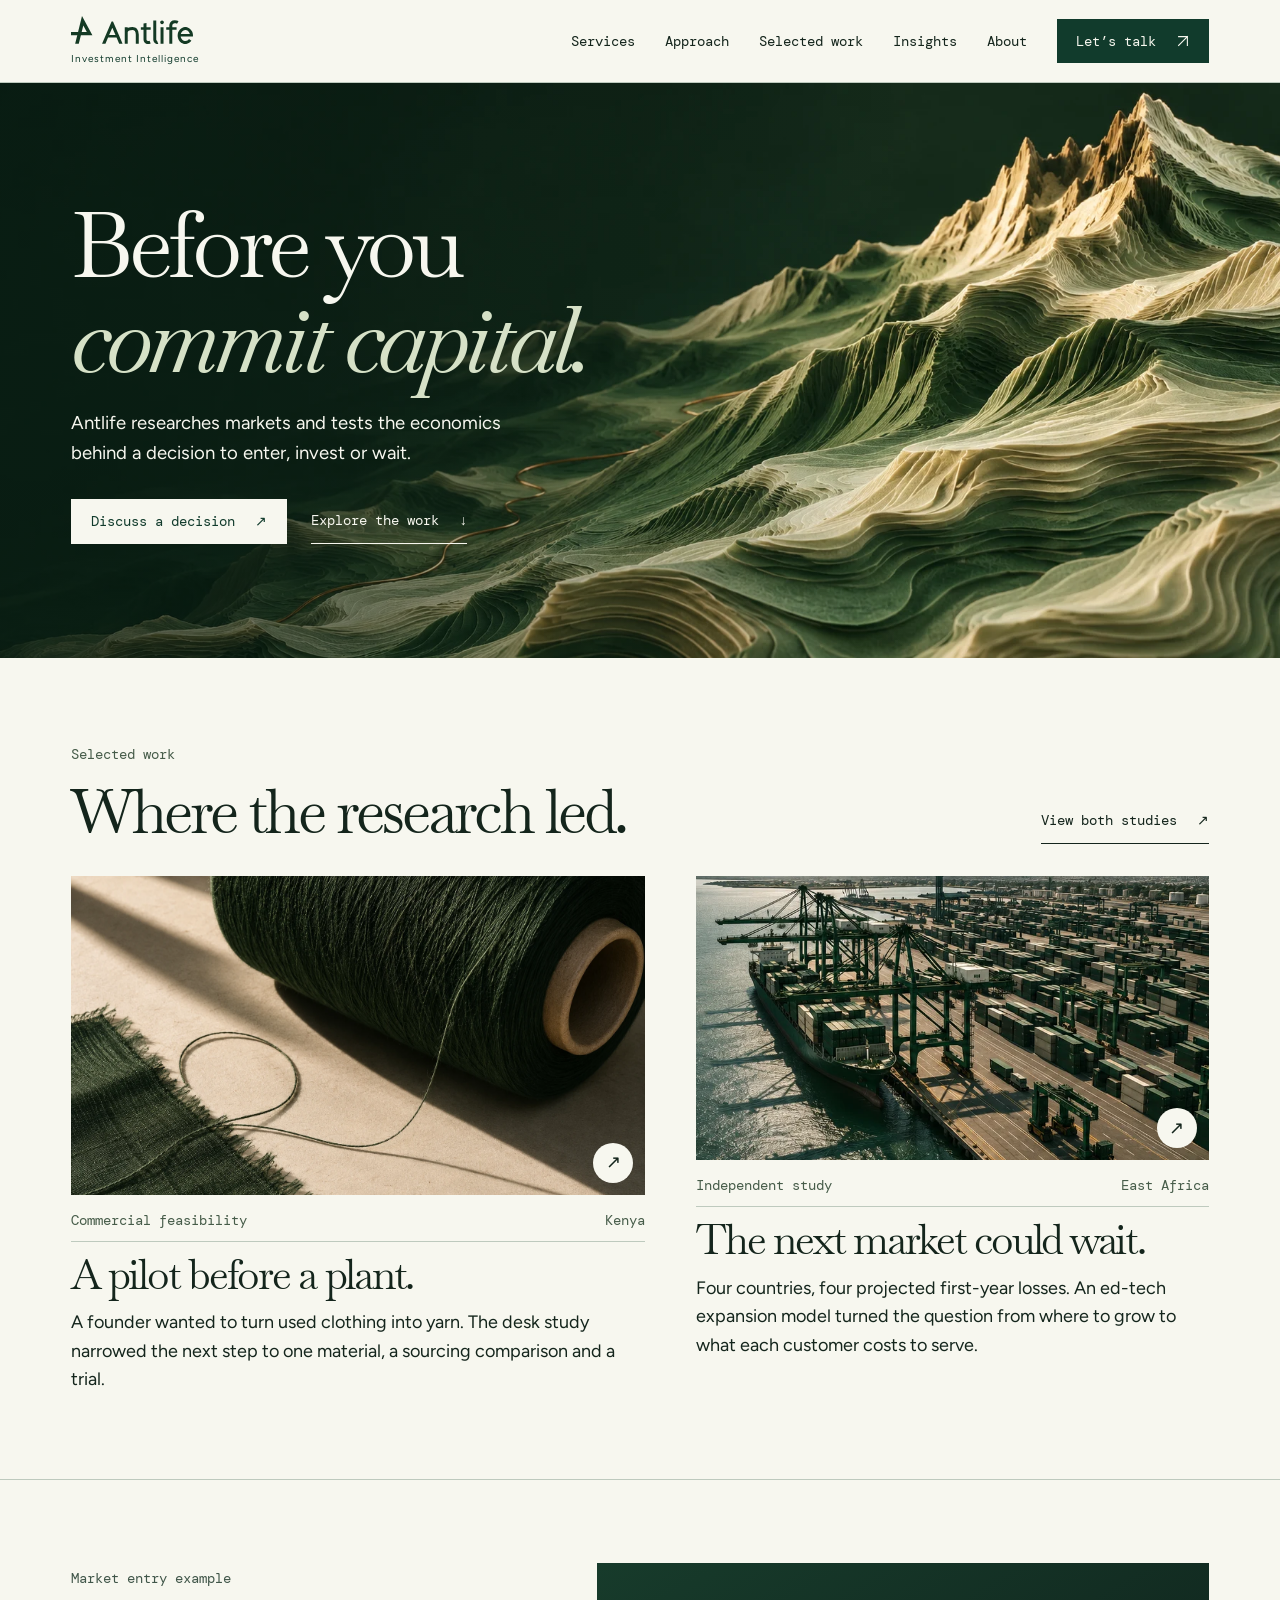
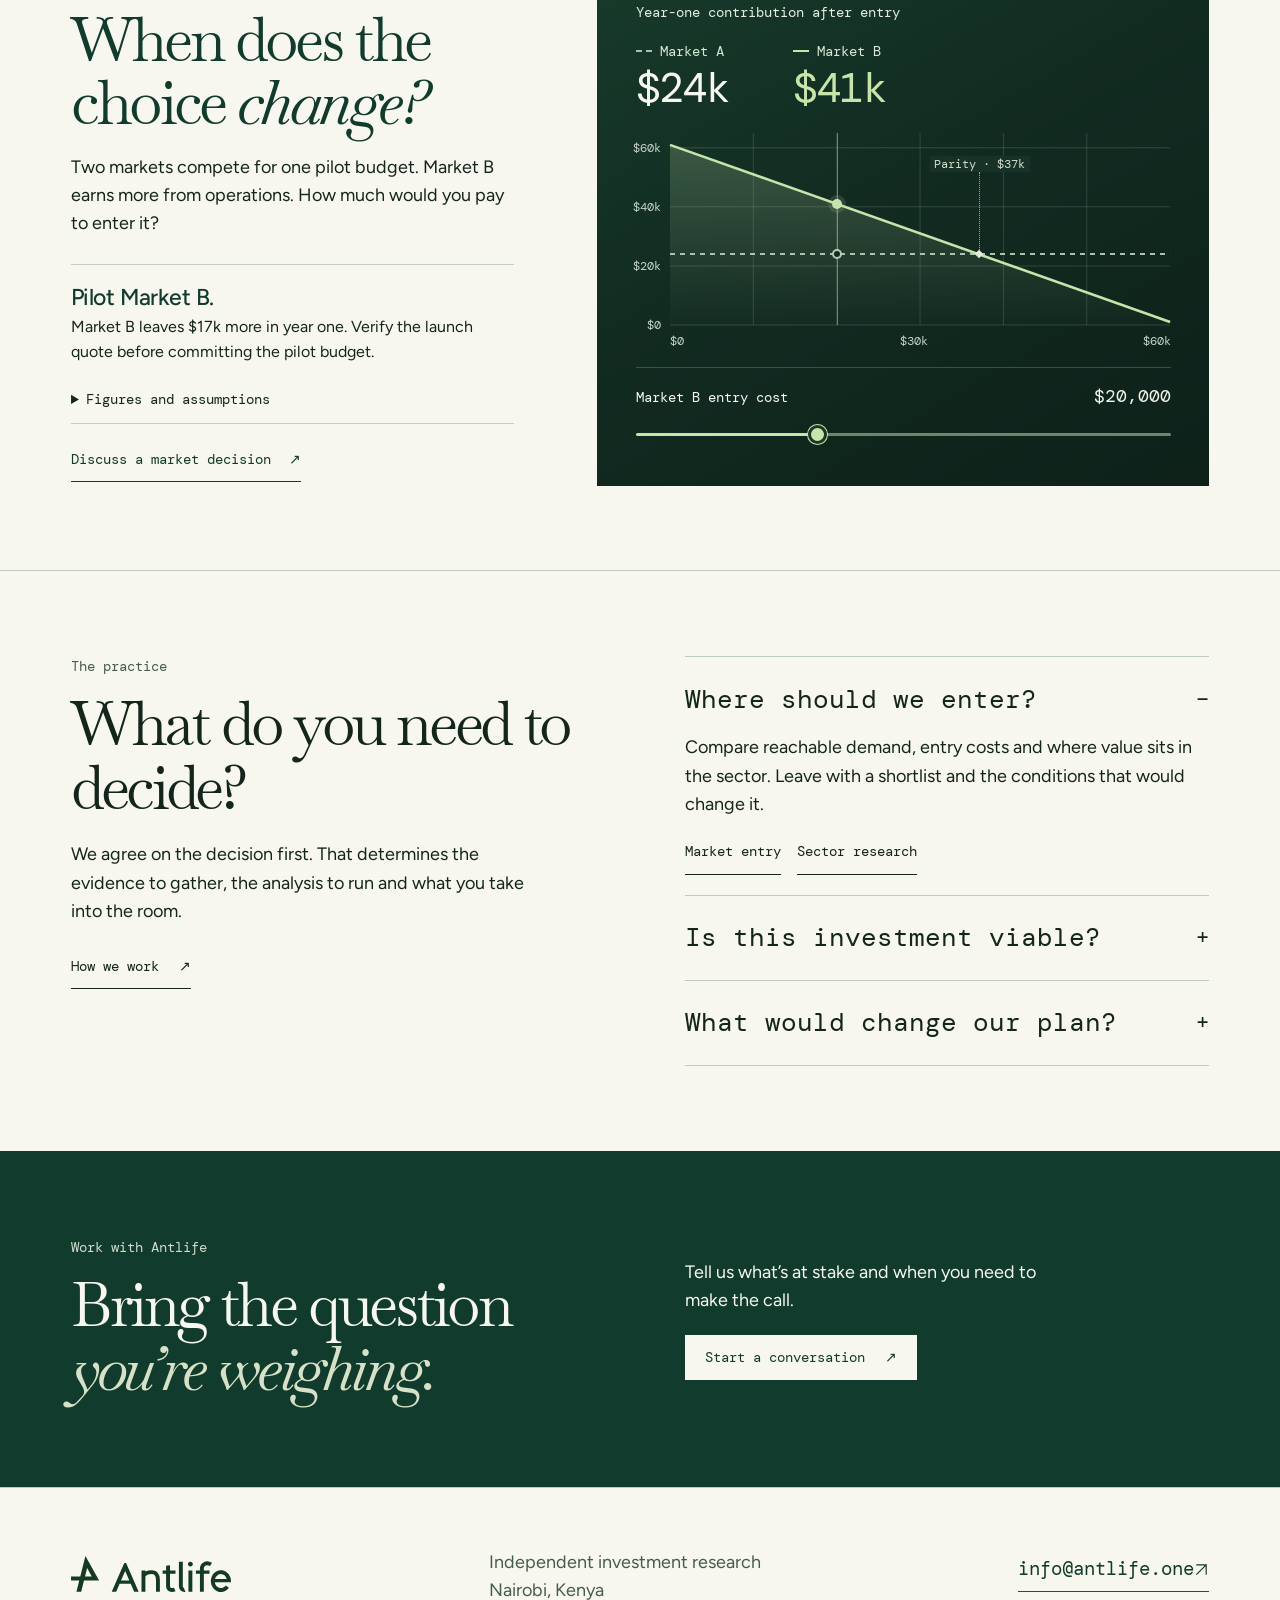
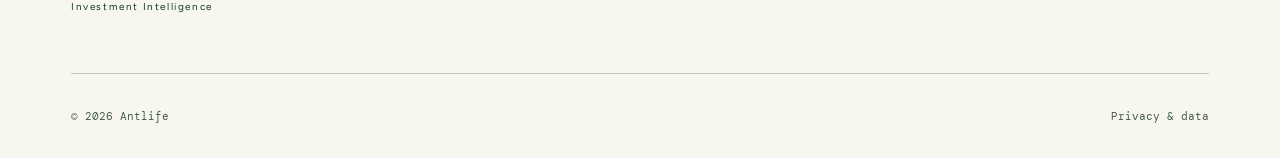
==== commit f6f6941f: "Complete Antlife final edition across all 13 pages" ====
--- a/index.html
+++ b/index.html
@@ -1,38 +1,119 @@
-<!DOCTYPE html>
-<html lang="en"><head><meta charset="utf-8"><meta name="viewport" content="width=device-width,initial-scale=1"><title>Investment Intelligence — Antlife</title><meta name="description" content="Research for market entry, commercial feasibility and investment decisions. Start a conversation with Antlife."><link rel="preload" as="image" href="/assets/nairobi-editorial.webp"><meta name="theme-color" content="#143A24"><meta property="og:title" content="Investment Intelligence — Antlife"><meta property="og:description" content="Research for market entry, commercial feasibility and investment decisions. Start a conversation with Antlife."><meta property="og:type" content="website"><link rel="icon" href="/assets/brand/favicon.svg" type="image/svg+xml"><link rel="preload" href="/assets/fonts/Figtree-Regular.ttf" as="font" type="font/ttf" crossorigin><link rel="stylesheet" href="/assets/site.css"><script src="/assets/site.js" defer></script><link rel="stylesheet" href="/assets/journal.css"><link rel="stylesheet" href="/assets/field-journal.css"><script src="/assets/field-journal.js" defer></script><noscript><style>@media(max-width:900px){.header-inner{flex-wrap:wrap;padding-block:18px}.site-header nav{position:static;display:flex;padding:0;width:100%;border:0}.menu-toggle{display:none}.journal-home .site-header{position:relative;inset:auto;margin:10px;background:var(--green)}}</style></noscript></head>
-<body class="journal-v2 journal-home"><a href="#main" class="skip-link">Skip to content</a>
-<header class="site-header"><div class="container header-inner"><a href="/" class="brand" aria-label="Antlife home"><img src="/assets/brand/logo-ivory.svg" width="132" height="30" alt="Antlife"><span>Investment Intelligence</span></a><button class="menu-toggle" aria-expanded="false" aria-controls="main-nav"><span class="menu-label">Menu</span><span class="menu-icon" aria-hidden="true"><i></i><i></i></span></button><nav id="main-nav" aria-label="Main navigation"><a href="/services" >Services</a><a href="/approach" >Approach</a><a href="/work" >Selected work</a><a href="/insights" >Insights</a><a href="/about" >About</a><a class="nav-cta" href="/contact" >Let’s talk<span aria-hidden="true"><svg class="arrow-icon" viewBox="0 0 16 16" aria-hidden="true" focusable="false"><path d="M3 13 13 3M3 3h10v10"/></svg></span></a></nav></div></header>
-<main id="main"><section class="city-hero"><img class="city-image" src="/assets/nairobi-editorial.webp" width="1672" height="941" alt="" fetchpriority="high"><div class="city-shade"></div><div class="container city-hero-content"><div class="city-copy"><h1>See the opportunity.<br><em>Understand the commitment.</em></h1><p>Research that connects market realities, commercial<br class="desktop-break"> questions and the capital behind your next move.</p><div class="hero-actions"><a class="button button-light" href="/contact">Start a conversation<svg class="arrow-icon" viewBox="0 0 16 16" aria-hidden="true"><path d="M3 13 13 3M3 3h10v10"/></svg></a><a class="quiet-link" href="#service-laboratory">Explore the thinking<svg class="arrow-icon" viewBox="0 0 16 16" aria-hidden="true"><path d="M3 13 13 3M3 3h10v10"/></svg></a></div></div></div></section>
-<div class="field-journal">
-<section class="fj-cover" id="service-laboratory"><div class="container">
-  <header class="fj-mast"><h2>The Field Journal</h2><p>Research from Antlife</p></header>
-  <div class="fj-spread"><div class="fj-cover-copy">
-    <p class="fj-label">Commercial feasibility · Kenya</p>
-    <h3>Could used clothing <em>become yarn?</em></h3>
-    <p>A founder saw a possible second life for Kenya’s used clothing. Before investing in machinery, they needed to know which fibres to buy and what it would cost to recover them.</p>
-    <a class="fj-link" href="#thread-supply">Follow the study <span aria-hidden="true">↓</span></a>
-  </div><figure class="fj-cover-image"><img src="/assets/thread-study.webp" alt="A cone of green yarn, a loose thread and a frayed piece of woven fabric on paper." loading="lazy" width="1500" height="1000"><figcaption>Textile study · Editorial illustration</figcaption></figure></div>
-</div></section>
-<section class="fj-thread" aria-label="The textile study"><div class="container fj-thread-layout">
-  <figure class="fj-plate" aria-hidden="true"><svg viewBox="0 0 450 310" class="thread-drawing"></svg><figcaption>Mixed fibres</figcaption></figure>
-  <div class="fj-chapters"><section class="fj-step" id="thread-supply" data-caption="Mixed fibres">
-  <figure class="fj-inline"><svg viewBox="0 0 450 310" aria-hidden="true" class="thread-drawing"><g><path d="M12.0 85.0C132.0 20.0 160.0 327.0 245.0 205.4 301.0 154.0 368.0 35.0 418.0 90.0"/><path d="M16.7 88.3C132.0 51.7 160.0 324.3 245.0 226.1 301.0 148.8 368.0 37.9 418.9 94.0"/><path d="M20.8 89.5C132.0 81.1 160.0 316.5 245.0 240.1 301.0 134.0 368.0 40.8 421.3 98.1"/><path d="M23.9 88.9C132.0 106.0 160.0 304.6 245.0 245.9 301.0 111.1 368.0 43.7 425.1 102.1"/><path d="M25.7 87.0C132.0 124.5 160.0 289.8 245.0 242.8 301.0 82.8 368.0 46.6 429.9 106.2"/><path d="M25.9 84.7C132.0 135.4 160.0 273.9 245.0 231.1 301.0 52.4 368.0 49.5 434.9 110.2"/><path d="M24.5 82.7C132.0 137.8 160.0 258.7 245.0 212.1 301.0 23.3 368.0 52.4 439.8 114.3"/><path d="M21.7 81.8C132.0 131.5 160.0 246.0 245.0 188.2 301.0 -1.1 368.0 55.3 443.9 118.3"/><path d="M17.7 82.5C132.0 117.0 160.0 237.1 245.0 161.9 301.0 -18.1 368.0 58.3 446.7 122.4"/><path d="M13.1 85.3C132.0 95.4 160.0 233.2 245.0 136.3 301.0 -25.7 368.0 61.2 448.0 126.4"/><path d="M8.4 90.3C132.0 68.3 160.0 234.6 245.0 114.4 301.0 -23.0 368.0 64.1 447.5 130.5"/><path d="M4.1 97.6C132.0 37.6 160.0 241.2 245.0 98.5 301.0 -10.4 368.0 67.0 445.4 134.5"/><path d="M0.7 106.8C132.0 5.6 160.0 252.2 245.0 90.7 301.0 10.8 368.0 69.9 441.9 138.6"/><path d="M-1.4 117.3C132.0 -25.3 160.0 266.5 245.0 91.7 301.0 38.1 368.0 72.8 437.3 142.6"/><path d="M-2.0 128.5C132.0 -52.9 160.0 282.2 245.0 101.4 301.0 68.3 368.0 75.7 432.3 146.7"/><path d="M-1.0 139.5C132.0 -75.2 160.0 297.8 245.0 118.8 301.0 98.0 368.0 78.6 427.3 150.7"/><path d="M1.5 149.7C132.0 -90.4 160.0 311.3 245.0 141.8 301.0 123.9 368.0 81.5 423.0 154.7"/><path d="M5.2 158.4C132.0 -97.5 160.0 321.2 245.0 167.8 301.0 142.8 368.0 84.4 419.9 158.8"/><path d="M9.7 165.1C132.0 -96.0 160.0 326.4 245.0 193.8 301.0 152.8 368.0 87.3 418.2 162.8"/><path d="M14.5 169.5C132.0 -86.0 160.0 326.3 245.0 216.9 301.0 152.6 368.0 90.2 418.2 166.9"/><path d="M18.9 171.7C132.0 -68.1 160.0 320.9 245.0 234.3 301.0 142.2 368.0 93.1 420.0 170.9"/><path d="M22.6 171.9C132.0 -43.8 160.0 310.8 245.0 244.2 301.0 122.9 368.0 96.0 423.2 175.0"/><path d="M25.0 170.5C132.0 -14.8 160.0 297.2 245.0 245.4 301.0 96.9 368.0 99.0 427.5 179.0"/><path d="M26.0 168.4C132.0 16.8 160.0 281.6 245.0 237.7 301.0 67.1 368.0 101.9 432.5 183.1"/><path d="M25.3 166.1C132.0 48.6 160.0 265.8 245.0 222.0 301.0 36.9 368.0 104.8 437.5 187.1"/><path d="M23.2 164.6C132.0 78.3 160.0 251.7 245.0 200.1 301.0 9.8 368.0 107.7 442.0 191.2"/><path d="M19.7 164.4C132.0 103.7 160.0 240.8 245.0 174.6 301.0 -11.0 368.0 110.6 445.5 195.2"/><path d="M15.4 166.2C132.0 123.0 160.0 234.4 245.0 148.3 301.0 -23.3 368.0 113.5 447.6 199.3"/><path d="M10.7 170.1C132.0 134.7 160.0 233.2 245.0 124.3 301.0 -25.6 368.0 116.4 447.9 203.3"/><path d="M6.1 176.4C132.0 137.9 160.0 237.4 245.0 105.2 301.0 -17.6 368.0 119.3 446.6 207.3"/><path d="M2.2 184.7C132.0 132.5 160.0 246.4 245.0 93.4 301.0 -0.3 368.0 122.2 443.7 211.4"/><path d="M-0.6 194.6C132.0 118.8 160.0 259.3 245.0 90.1 301.0 24.4 368.0 125.1 439.6 215.4"/><path d="M-1.9 205.6C132.0 97.9 160.0 274.6 245.0 95.7 301.0 53.6 368.0 128.0 434.7 219.5"/><path d="M-1.6 216.8C132.0 71.2 160.0 290.5 245.0 109.6 301.0 84.0 368.0 130.9 429.7 223.5"/><path d="M0.2 227.5C132.0 40.8 160.0 305.1 245.0 130.2 301.0 112.1 368.0 133.8 425.0 227.6"/><path d="M3.3 237.0C132.0 8.8 160.0 316.9 245.0 155.1 301.0 134.7 368.0 136.7 421.2 231.6"/><path d="M7.5 244.7C132.0 -22.4 160.0 324.5 245.0 181.5 301.0 149.2 368.0 139.7 418.8 235.7"/><path d="M12.2 250.2C132.0 -50.4 160.0 327.0 245.0 206.3 301.0 154.0 368.0 142.6 418.0 239.7"/><path d="M16.8 253.4C132.0 -73.2 160.0 324.1 245.0 226.8 301.0 148.4 368.0 145.5 418.9 243.8"/><path d="M21.0 254.5C132.0 -89.2 160.0 316.1 245.0 240.5 301.0 133.2 368.0 148.4 421.5 247.8"/><path d="M24.0 253.8C132.0 -97.2 160.0 304.1 245.0 245.9 301.0 110.1 368.0 151.3 425.3 251.9"/><path d="M25.7 252.0C132.0 -96.6 160.0 289.2 245.0 242.5 301.0 81.6 368.0 154.2 430.1 255.9"/><path d="M25.9 249.7C132.0 -87.3 160.0 273.3 245.0 230.4 301.0 51.2 368.0 157.1 435.1 260.0"/><path d="M24.4 247.7C132.0 -70.2 160.0 258.2 245.0 211.3 301.0 22.2 368.0 160.0 440.0 264.0"/></g></svg><figcaption>Mixed fibres</figcaption></figure>
-  <div><p class="fj-label">Supply</p><h3>Which fibres are worth recovering?</h3><p>Used clothing arrives as a mixture of materials. The desk study identified polyester as a candidate for testing. A founder still needs to know how much usable fibre a typical batch will yield.</p></div>
-</section><section class="fj-step" id="thread-process" data-caption="Sorted strands">
-  <figure class="fj-inline"><svg viewBox="0 0 450 310" aria-hidden="true" class="thread-drawing"><g><path d="M12.0 40.0C103.0 40.0 120.0 103.0 222.0 126.0 302.0 132.0 354.0 65.0 434.0 64.0"/><path d="M12.0 45.4C103.0 49.2 120.0 103.7 222.0 127.3 302.0 133.2 354.0 68.7 434.0 67.7"/><path d="M12.0 50.8C103.0 58.3 120.0 104.5 222.0 128.5 302.0 134.5 354.0 72.4 434.0 71.4"/><path d="M12.0 56.2C103.0 67.2 120.0 105.2 222.0 129.8 302.0 135.7 354.0 76.2 434.0 75.2"/><path d="M12.0 61.6C103.0 75.9 120.0 106.0 222.0 131.0 302.0 136.9 354.0 79.9 434.0 78.9"/><path d="M12.0 67.0C103.0 84.3 120.0 106.7 222.0 132.3 302.0 138.2 354.0 83.6 434.0 82.6"/><path d="M12.0 72.4C103.0 92.4 120.0 107.5 222.0 133.5 302.0 139.4 354.0 87.3 434.0 86.3"/><path d="M12.0 77.8C103.0 100.0 120.0 108.2 222.0 134.8 302.0 140.6 354.0 91.0 434.0 90.0"/><path d="M12.0 83.2C103.0 107.1 120.0 109.0 222.0 136.0 302.0 141.9 354.0 94.8 434.0 93.8"/><path d="M12.0 88.6C103.0 113.7 120.0 109.7 222.0 137.3 302.0 143.1 354.0 98.5 434.0 97.5"/><path d="M12.0 94.0C103.0 119.8 120.0 110.4 222.0 138.6 302.0 144.3 354.0 102.2 434.0 101.2"/><path d="M12.0 99.3C103.0 125.3 120.0 111.2 222.0 139.8 302.0 145.6 354.0 105.9 434.0 104.9"/><path d="M12.0 104.7C103.0 130.3 120.0 111.9 222.0 141.1 302.0 146.8 354.0 109.7 434.0 108.7"/><path d="M12.0 110.1C103.0 134.7 120.0 112.7 222.0 142.3 302.0 148.0 354.0 113.4 434.0 112.4"/><path d="M12.0 115.5C103.0 138.7 120.0 113.4 222.0 143.6 302.0 149.3 354.0 117.1 434.0 116.1"/><path d="M12.0 120.9C103.0 142.1 120.0 114.2 222.0 144.8 302.0 150.5 354.0 120.8 434.0 119.8"/><path d="M12.0 126.3C103.0 145.0 120.0 114.9 222.0 146.1 302.0 151.7 354.0 124.5 434.0 123.5"/><path d="M12.0 131.7C103.0 147.6 120.0 115.7 222.0 147.3 302.0 153.0 354.0 128.3 434.0 127.3"/><path d="M12.0 137.1C103.0 149.8 120.0 116.4 222.0 148.6 302.0 154.2 354.0 132.0 434.0 131.0"/><path d="M12.0 142.5C103.0 151.8 120.0 117.1 222.0 149.9 302.0 155.4 354.0 135.7 434.0 134.7"/><path d="M12.0 147.9C103.0 153.6 120.0 117.9 222.0 151.1 302.0 156.7 354.0 139.4 434.0 138.4"/><path d="M12.0 153.3C103.0 155.2 120.0 118.6 222.0 152.4 302.0 157.9 354.0 143.1 434.0 142.1"/><path d="M12.0 158.7C103.0 156.8 120.0 119.4 222.0 153.6 302.0 159.1 354.0 146.9 434.0 145.9"/><path d="M12.0 164.1C103.0 158.4 120.0 120.1 222.0 154.9 302.0 160.3 354.0 150.6 434.0 149.6"/><path d="M12.0 169.5C103.0 160.2 120.0 120.9 222.0 156.1 302.0 161.6 354.0 154.3 434.0 153.3"/><path d="M12.0 174.9C103.0 162.2 120.0 121.6 222.0 157.4 302.0 162.8 354.0 158.0 434.0 157.0"/><path d="M12.0 180.3C103.0 164.4 120.0 122.3 222.0 158.7 302.0 164.0 354.0 161.7 434.0 160.7"/><path d="M12.0 185.7C103.0 167.0 120.0 123.1 222.0 159.9 302.0 165.3 354.0 165.5 434.0 164.5"/><path d="M12.0 191.1C103.0 169.9 120.0 123.8 222.0 161.2 302.0 166.5 354.0 169.2 434.0 168.2"/><path d="M12.0 196.5C103.0 173.3 120.0 124.6 222.0 162.4 302.0 167.7 354.0 172.9 434.0 171.9"/><path d="M12.0 201.9C103.0 177.3 120.0 125.3 222.0 163.7 302.0 169.0 354.0 176.6 434.0 175.6"/><path d="M12.0 207.3C103.0 181.7 120.0 126.1 222.0 164.9 302.0 170.2 354.0 180.3 434.0 179.3"/><path d="M12.0 212.7C103.0 186.7 120.0 126.8 222.0 166.2 302.0 171.4 354.0 184.1 434.0 183.1"/><path d="M12.0 218.0C103.0 192.2 120.0 127.6 222.0 167.4 302.0 172.7 354.0 187.8 434.0 186.8"/><path d="M12.0 223.4C103.0 198.3 120.0 128.3 222.0 168.7 302.0 173.9 354.0 191.5 434.0 190.5"/><path d="M12.0 228.8C103.0 204.9 120.0 129.0 222.0 170.0 302.0 175.1 354.0 195.2 434.0 194.2"/><path d="M12.0 234.2C103.0 212.0 120.0 129.8 222.0 171.2 302.0 176.4 354.0 199.0 434.0 198.0"/><path d="M12.0 239.6C103.0 219.6 120.0 130.5 222.0 172.5 302.0 177.6 354.0 202.7 434.0 201.7"/><path d="M12.0 245.0C103.0 227.7 120.0 131.3 222.0 173.7 302.0 178.8 354.0 206.4 434.0 205.4"/><path d="M12.0 250.4C103.0 236.1 120.0 132.0 222.0 175.0 302.0 180.1 354.0 210.1 434.0 209.1"/><path d="M12.0 255.8C103.0 244.8 120.0 132.8 222.0 176.2 302.0 181.3 354.0 213.8 434.0 212.8"/><path d="M12.0 261.2C103.0 253.7 120.0 133.5 222.0 177.5 302.0 182.5 354.0 217.6 434.0 216.6"/><path d="M12.0 266.6C103.0 262.8 120.0 134.3 222.0 178.7 302.0 183.8 354.0 221.3 434.0 220.3"/><path d="M12.0 272.0C103.0 272.0 120.0 135.0 222.0 180.0 302.0 185.0 354.0 225.0 434.0 224.0"/></g></svg><figcaption>Sorted strands</figcaption></figure>
-  <div><p class="fj-label">Process</p><h3>What survives sorting?</h3><p>A bale price tells only part of the story. Sorting time, contamination and recovery losses determine the cost of usable input. Comparing suppliers on that basis can change the sourcing decision.</p></div>
-</section><section class="fj-step" id="thread-pilot" data-caption="Trial yarn">
-  <figure class="fj-inline"><svg viewBox="0 0 450 310" aria-hidden="true" class="thread-drawing"><g><path d="M106.0 48.0C106.0 11.0 344.0 11.0 344.0 48.0 344.0 85.0 106.0 85.0 106.0 48.0"/><path d="M110.9 52.6C110.9 15.6 339.1 15.6 339.1 52.6 339.1 89.6 110.9 89.6 110.9 52.6"/><path d="M115.4 57.2C115.4 20.2 334.6 20.2 334.6 57.2 334.6 94.2 115.4 94.2 115.4 57.2"/><path d="M119.4 61.8C119.4 24.8 330.6 24.8 330.6 61.8 330.6 98.8 119.4 98.8 119.4 61.8"/><path d="M123.0 66.4C123.0 29.4 327.0 29.4 327.0 66.4 327.0 103.4 123.0 103.4 123.0 66.4"/><path d="M126.3 71.0C126.3 34.0 323.7 34.0 323.7 71.0 323.7 108.0 126.3 108.0 126.3 71.0"/><path d="M129.1 75.6C129.1 38.6 320.9 38.6 320.9 75.6 320.9 112.6 129.1 112.6 129.1 75.6"/><path d="M131.7 80.2C131.7 43.2 318.3 43.2 318.3 80.2 318.3 117.2 131.7 117.2 131.7 80.2"/><path d="M133.8 84.8C133.8 47.8 316.2 47.8 316.2 84.8 316.2 121.8 133.8 121.8 133.8 84.8"/><path d="M135.7 89.4C135.7 52.4 314.3 52.4 314.3 89.4 314.3 126.4 135.7 126.4 135.7 89.4"/><path d="M137.3 94.0C137.3 57.0 312.7 57.0 312.7 94.0 312.7 131.0 137.3 131.0 137.3 94.0"/><path d="M138.7 98.7C138.7 61.7 311.3 61.7 311.3 98.7 311.3 135.7 138.7 135.7 138.7 98.7"/><path d="M139.8 103.3C139.8 66.3 310.2 66.3 310.2 103.3 310.2 140.3 139.8 140.3 139.8 103.3"/><path d="M140.7 107.9C140.7 70.9 309.3 70.9 309.3 107.9 309.3 144.9 140.7 144.9 140.7 107.9"/><path d="M141.4 112.5C141.4 75.5 308.6 75.5 308.6 112.5 308.6 149.5 141.4 149.5 141.4 112.5"/><path d="M142.0 117.1C142.0 80.1 308.0 80.1 308.0 117.1 308.0 154.1 142.0 154.1 142.0 117.1"/><path d="M142.4 121.7C142.4 84.7 307.6 84.7 307.6 121.7 307.6 158.7 142.4 158.7 142.4 121.7"/><path d="M142.7 126.3C142.7 89.3 307.3 89.3 307.3 126.3 307.3 163.3 142.7 163.3 142.7 126.3"/><path d="M142.8 130.9C142.8 93.9 307.2 93.9 307.2 130.9 307.2 167.9 142.8 167.9 142.8 130.9"/><path d="M142.9 135.5C142.9 98.5 307.1 98.5 307.1 135.5 307.1 172.5 142.9 172.5 142.9 135.5"/><path d="M143.0 140.1C143.0 103.1 307.0 103.1 307.0 140.1 307.0 177.1 143.0 177.1 143.0 140.1"/><path d="M143.0 144.7C143.0 107.7 307.0 107.7 307.0 144.7 307.0 181.7 143.0 181.7 143.0 144.7"/><path d="M143.0 149.3C143.0 112.3 307.0 112.3 307.0 149.3 307.0 186.3 143.0 186.3 143.0 149.3"/><path d="M143.0 153.9C143.0 116.9 307.0 116.9 307.0 153.9 307.0 190.9 143.0 190.9 143.0 153.9"/><path d="M142.9 158.5C142.9 121.5 307.1 121.5 307.1 158.5 307.1 195.5 142.9 195.5 142.9 158.5"/><path d="M142.8 163.1C142.8 126.1 307.2 126.1 307.2 163.1 307.2 200.1 142.8 200.1 142.8 163.1"/><path d="M142.7 167.7C142.7 130.7 307.3 130.7 307.3 167.7 307.3 204.7 142.7 204.7 142.7 167.7"/><path d="M142.4 172.3C142.4 135.3 307.6 135.3 307.6 172.3 307.6 209.3 142.4 209.3 142.4 172.3"/><path d="M142.0 176.9C142.0 139.9 308.0 139.9 308.0 176.9 308.0 213.9 142.0 213.9 142.0 176.9"/><path d="M141.4 181.5C141.4 144.5 308.6 144.5 308.6 181.5 308.6 218.5 141.4 218.5 141.4 181.5"/><path d="M140.7 186.1C140.7 149.1 309.3 149.1 309.3 186.1 309.3 223.1 140.7 223.1 140.7 186.1"/><path d="M139.8 190.7C139.8 153.7 310.2 153.7 310.2 190.7 310.2 227.7 139.8 227.7 139.8 190.7"/><path d="M138.7 195.3C138.7 158.3 311.3 158.3 311.3 195.3 311.3 232.3 138.7 232.3 138.7 195.3"/><path d="M137.3 200.0C137.3 163.0 312.7 163.0 312.7 200.0 312.7 237.0 137.3 237.0 137.3 200.0"/><path d="M135.7 204.6C135.7 167.6 314.3 167.6 314.3 204.6 314.3 241.6 135.7 241.6 135.7 204.6"/><path d="M133.8 209.2C133.8 172.2 316.2 172.2 316.2 209.2 316.2 246.2 133.8 246.2 133.8 209.2"/><path d="M131.7 213.8C131.7 176.8 318.3 176.8 318.3 213.8 318.3 250.8 131.7 250.8 131.7 213.8"/><path d="M129.1 218.4C129.1 181.4 320.9 181.4 320.9 218.4 320.9 255.4 129.1 255.4 129.1 218.4"/><path d="M126.3 223.0C126.3 186.0 323.7 186.0 323.7 223.0 323.7 260.0 126.3 260.0 126.3 223.0"/><path d="M123.0 227.6C123.0 190.6 327.0 190.6 327.0 227.6 327.0 264.6 123.0 264.6 123.0 227.6"/><path d="M119.4 232.2C119.4 195.2 330.6 195.2 330.6 232.2 330.6 269.2 119.4 269.2 119.4 232.2"/><path d="M115.4 236.8C115.4 199.8 334.6 199.8 334.6 236.8 334.6 273.8 115.4 273.8 115.4 236.8"/><path d="M110.9 241.4C110.9 204.4 339.1 204.4 339.1 241.4 339.1 278.4 110.9 278.4 110.9 241.4"/><path d="M106.0 246.0C106.0 209.0 344.0 209.0 344.0 246.0 344.0 283.0 106.0 283.0 106.0 246.0"/></g></svg><figcaption>Trial yarn</figcaption></figure>
-  <div><p class="fj-label">Pilot</p><h3>What should the first trial prove?</h3><p>The recommendation was to trial a small mechanical process with a defined feedstock. A pilot would measure recovery yield and test output quality before the founder commits to plant equipment.</p></div>
+<!doctype html>
+<html lang="en">
+<head>
+  <meta charset="utf-8">
+  <meta name="viewport" content="width=device-width,initial-scale=1">
+  <title>Antlife — Investment Intelligence</title>
+  <meta name="description" content="Independent research from Nairobi for market entry, commercial feasibility and investment decisions.">
+  <meta name="theme-color" content="#113b2c">
+  <meta property="og:title" content="Antlife — Investment Intelligence">
+  <meta property="og:description" content="Research the market, test the economics and decide where to commit capital.">
+  <meta property="og:type" content="website">
+  <link rel="icon" href="/assets/brand/favicon.svg" type="image/svg+xml">
+  <link rel="preload" as="image" href="/assets/capital-relief.webp">
+  <link rel="preload" as="font" href="/assets/fonts/Baskervville-Regular.woff2" type="font/woff2" crossorigin>
+  <link rel="stylesheet" href="/assets/site.css">
+  <link rel="stylesheet" href="/assets/final-home.css">
+  <link rel="stylesheet" href="/assets/final-workbench.css">
+  <link rel="stylesheet" href="/assets/final-shell.css">
+  <script defer src="/assets/site.js"></script>
+  <script defer src="/assets/final-workbench.js"></script>
+  <noscript><style>@media(max-width:900px){.header-inner{flex-wrap:wrap;padding-block:16px}.site-header #main-nav{position:static;display:flex;width:100%}.menu-toggle{display:none}}</style></noscript>
+</head>
+<body class="capital-home">
+<a href="#main" class="skip-link">Skip to content</a>
+<header class="site-header"><div class="container header-inner"><a href="/" class="brand" aria-label="Antlife home"><img src="/assets/brand/logo-green.svg" width="132" height="30" alt="Antlife"><span>Investment Intelligence</span></a><button class="menu-toggle" aria-expanded="false" aria-controls="main-nav"><span class="menu-label">Menu</span><span class="menu-icon" aria-hidden="true"><i></i><i></i></span></button><nav id="main-nav" aria-label="Main navigation"><a href="/services" >Services</a><a href="/approach" >Approach</a><a href="/work" >Selected work</a><a href="/insights" >Insights</a><a href="/about" >About</a><a class="nav-cta" href="/contact" >Let’s talk<span aria-hidden="true"><svg class="arrow-icon" viewBox="0 0 16 16" aria-hidden="true" focusable="false"><path d="M3 13 13 3M3 3h10v10"/></svg></span></a></nav></div></header>
+
+<main id="main">
+  <section class="relief-hero" aria-labelledby="relief-title">
+    <img class="relief-landscape" src="/assets/capital-relief.webp" alt="" fetchpriority="high" width="1942" height="809">
+    <div class="container relief-content">
+      <h1 id="relief-title">Before you<br><em>commit capital.</em></h1>
+      <p>Antlife researches markets and tests the economics behind a decision to enter, invest or wait.</p>
+      <div class="relief-actions"><a class="solid-action" href="/contact">Discuss a decision <span aria-hidden="true">↗</span></a><a class="quiet-action" href="#selected-work">Explore the work <span aria-hidden="true">↓</span></a></div>
+    </div>
+  </section>
+
+  <section class="home-work" id="selected-work" aria-labelledby="work-title">
+    <div class="container">
+      <div class="home-heading"><div><p class="home-label">Selected work</p><h2 id="work-title">Where the research led.</h2></div><a class="rule-action" href="/work">View both studies <span aria-hidden="true">↗</span></a></div>
+      <div class="home-cases">
+        <a class="home-case textile-case" href="/work/mitumba-to-yarn">
+          <div class="case-picture"><img loading="lazy" src="/assets/thread-study.webp" alt="" width="1500" height="1000"><span aria-hidden="true">↗</span></div>
+          <p class="case-meta">Commercial feasibility <span>Kenya</span></p>
+          <h3>A pilot before a plant.</h3>
+          <p>A founder wanted to turn used clothing into yarn. The desk study narrowed the next step to one material, a sourcing comparison and a trial.</p>
+        </a>
+        <a class="home-case expansion-case" href="/work/expansion-economics">
+          <div class="case-picture"><img loading="lazy" src="/assets/port.webp" alt="" width="883" height="439"><span aria-hidden="true">↗</span></div>
+          <p class="case-meta">Independent study <span>East Africa</span></p>
+          <h3>The next market could wait.</h3>
+          <p>Four countries, four projected first-year losses. An ed-tech expansion model turned the question from where to grow to what each customer costs to serve.</p>
+        </a>
+      </div>
+    </div>
+  </section>
+  <section class="entry-study" id="entry-study" aria-labelledby="entry-title">
+  <div class="entry-layout">
+    <div class="entry-copy">
+      <p class="entry-category">Market entry example</p>
+      <h2 id="entry-title">When does the<br> choice <em>change?</em></h2>
+      <p class="entry-intro">Two markets compete for one pilot budget. Market B earns more from operations. How much would you pay to enter it?</p>
+      <div class="entry-reading">
+        <h3 id="entry-result">Pilot Market B.</h3>
+        <p id="entry-explanation">Market B leaves $17k more in year one. Verify the launch quote before committing the pilot budget.</p>
+      </div>
+      <details>
+        <summary>Figures and assumptions</summary>
+        <p>Annual operating contribution is $44k in A and $61k in B. A costs $20k to enter, leaving $24k in year one. B matches that result at an entry cost of $37k. Both markets are fictional. The comparison covers one year and excludes tax and financing.</p>
+      </details>
+      <a class="entry-contact" href="/contact?service=market-entry">Discuss a market decision <span aria-hidden="true">↗</span></a>
+    </div>
+    <div class="entry-instrument">
+      <p class="entry-chart-title">Year-one contribution after entry</p>
+      <dl class="entry-metrics">
+        <div><dt><i class="market-key market-key--a" aria-hidden="true"></i>Market A</dt><dd>$24k</dd></div>
+        <div><dt><i class="market-key" aria-hidden="true"></i>Market B</dt><dd id="market-b-net">$41k</dd></div>
+      </dl>
+      <div class="entry-figure" aria-hidden="true">
+        <div class="entry-y-axis"><span>$60k</span><span>$40k</span><span>$20k</span><span>$0</span></div>
+        <div class="entry-plane">
+          <svg viewBox="0 0 600 260" preserveAspectRatio="none" focusable="false">
+            <defs>
+              <linearGradient id="entry-wash" x2="0" y2="1">
+                <stop stop-color="#a7c79c" stop-opacity=".26"/>
+                <stop offset="1" stop-color="#a7c79c" stop-opacity=".015"/>
+              </linearGradient>
+            </defs>
+            <g class="entry-grid">
+              <path d="M0 20H600 M0 100H600 M0 180H600 M0 260H600"/>
+              <path d="M100 0V260 M200 0V260 M300 0V260 M400 0V260 M500 0V260"/>
+            </g>
+            <path d="M0 16L600 256V260H0Z" fill="url(#entry-wash)"/>
+            <path class="entry-line-a" d="M0 164H600"/>
+            <path class="entry-line-b" d="M0 16L600 256"/>
+          </svg>
+          <span class="entry-crossing"><span>Parity · $37k</span></span>
+          <i class="entry-guide"></i><i class="entry-point entry-point--a"></i><i class="entry-point entry-point--b"></i>
+        </div>
+        <div class="entry-x-axis"><span>$0</span><span>$30k</span><span>$60k</span></div>
+      </div>
+      <div class="entry-adjust">
+        <div><label for="entry-cost">Market B entry cost</label><output id="entry-cost-label" for="entry-cost">$20,000</output></div>
+        <input id="entry-cost" type="range" min="0" max="60" step="1" value="20" aria-valuetext="20,000 US dollars" disabled>
+      </div>
+    </div>
+  </div>
 </section>
-    <a class="fj-link" href="/work/mitumba-to-yarn">Read the full desk study <span aria-hidden="true">↗</span></a>
-  </div>
-</div></section>
-<section class="fj-ledger"><div class="container fj-ledger-grid">
-  <div><p class="fj-label">Independent study · East Africa</p><h2>Four markets.<br><em>One cost problem.</em></h2>
-  <p>An ed-tech expansion model projected a first-year loss in every market. The figures pointed to a question the team could act on: what would it take to earn a positive contribution from each customer?</p>
-  <a class="fj-link" href="/work/expansion-economics">Explore the expansion model <span aria-hidden="true">↗</span></a></div>
-  <figure><figcaption>Projected first-year profit <span>USD</span></figcaption><ul><li><div><span>Rwanda</span><strong>−$126,509</strong></div><div class="fj-track"><i style="width:31.63%"></i></div></li><li><div><span>Burundi</span><strong>−$166,193</strong></div><div class="fj-track"><i style="width:41.55%"></i></div></li><li><div><span>Uganda</span><strong>−$334,320</strong></div><div class="fj-track"><i style="width:83.58%"></i></div></li><li><div><span>Tanzania</span><strong>−$392,781</strong></div><div class="fj-track"><i style="width:98.20%"></i></div></li></ul></figure>
-</div></section>
-<section class="fj-directory"><div class="container"><h2>Questions we work on.</h2><div class="fj-services"><a href="/services#market-entry"><span>Market entry</span><strong>Which market merits a pilot?</strong><i aria-hidden="true">↗</i></a><a href="/services#feasibility"><span>Commercial feasibility</span><strong>Can this business work at the proposed scale?</strong><i aria-hidden="true">↗</i></a><a href="/services#diligence"><span>Investment due diligence</span><strong>Which commercial claims need testing?</strong><i aria-hidden="true">↗</i></a><a href="/services#sector"><span>Sector research</span><strong>Where does the margin sit?</strong><i aria-hidden="true">↗</i></a><a href="/services#strategy"><span>Strategy review</span><strong>Which assumption carries the plan?</strong><i aria-hidden="true">↗</i></a><a href="/services#capital"><span>Capital intelligence</span><strong>Which new signals deserve attention?</strong><i aria-hidden="true">↗</i></a></div></div></section>
-<section class="fj-close"><div class="container"><h2>What are you weighing?</h2><a class="fj-link" href="/contact">Start a conversation <span aria-hidden="true">↗</span></a></div></section></div></main><footer class="site-footer"><div class="container"><div class="footer-top"><a href="/" class="brand" aria-label="Antlife home"><img src="/assets/brand/logo-green.svg" width="160" height="37" alt="Antlife"><span>Investment Intelligence</span></a><p>Better questions.<br>More considered decisions.</p><a class="footer-email" href="mailto:info@antlife.one">info@antlife.one <svg class="arrow-icon" viewBox="0 0 16 16" aria-hidden="true" focusable="false"><path d="M3 13 13 3M3 3h10v10"/></svg></a></div><div class="footer-bottom"><span>© 2026 Antlife</span><span>Independent research. Clear reasoning.</span><a href="/privacy">Privacy &amp; data</a></div></div></footer></body></html>+
+  <section class="home-practice" id="practice" aria-labelledby="practice-title"><div class="container practice-grid">
+    <div class="practice-intro"><p class="home-label">The practice</p><h2 id="practice-title">What do you need to decide?</h2><p>We agree on the decision first. That determines the evidence to gather, the analysis to run and what you take into the room.</p><a class="rule-action" href="/approach">How we work <span aria-hidden="true">↗</span></a></div>
+    <div class="practice-questions">
+      <details open name="mandate"><summary>Where should we enter?</summary><div><p>Compare reachable demand, entry costs and where value sits in the sector. Leave with a shortlist and the conditions that would change it.</p><a href="/services#market-entry">Market entry</a><a href="/services#sector">Sector research</a></div></details>
+      <details name="mandate"><summary>Is this investment viable?</summary><div><p>Test the economics and examine the commercial claims behind the proposal. See what the evidence supports and what a pilot still needs to establish.</p><a href="/services#feasibility">Commercial feasibility</a><a href="/services#diligence">Investment due diligence</a></div></details>
+      <details name="mandate"><summary>What would change our plan?</summary><div><p>Identify the assumptions carrying the strategy, test their sensitivity and decide which market signals deserve a response.</p><a href="/services#strategy">Strategy review</a><a href="/services#capital">Capital intelligence</a></div></details>
+    </div>
+  </div></section>
+  <section class="home-invitation" aria-labelledby="invitation-title"><div class="container"><div><p class="home-label">Work with Antlife</p><h2 id="invitation-title">Bring the question<br><em>you’re weighing.</em></h2></div><div><p>Tell us what’s at stake and when you need to make the call.</p><a class="solid-action" href="/contact">Start a conversation <span aria-hidden="true">↗</span></a></div></div></section>
+</main>
+<footer class="site-footer"><div class="container"><div class="footer-top"><a href="/" class="brand" aria-label="Antlife home"><img src="/assets/brand/logo-green.svg" width="160" height="37" alt="Antlife"><span>Investment Intelligence</span></a><p>Independent investment research<br>Nairobi, Kenya</p><a class="footer-email" href="mailto:info@antlife.one">info@antlife.one <svg class="arrow-icon" viewBox="0 0 16 16" aria-hidden="true" focusable="false"><path d="M3 13 13 3M3 3h10v10"/></svg></a></div><div class="footer-bottom"><span>© 2026 Antlife</span><a href="/privacy">Privacy &amp; data</a></div></div></footer></body></html>
--- a/assets/final-home.css
+++ b/assets/final-home.css
@@ -0,0 +1,55 @@
+.capital-home { background:var(--final-paper); color:var(--final-ink); font:400 18px/1.58 Figtree,Arial,sans-serif; }
+.capital-home .container { max-width:1600px; }
+.relief-hero { isolation:isolate; position:relative; overflow:hidden; background:#10251a; color:#f7f7ef; }
+.relief-landscape { position:absolute; inset:0; width:100%; height:100%; object-fit:cover; z-index:-2; }
+.relief-hero::after { content:""; position:absolute; inset:0; background:linear-gradient(90deg,#081d13b8,transparent 72%); z-index:-1; }
+.relief-content { min-height:clamp(575px,44vw,760px); padding-block:clamp(72px,7vw,118px); display:flex; flex-flow:column; justify-content:center; align-items:flex-start; }
+.relief-content h1,.capital-home main :is(.home-heading h2,.home-case h3,.practice-intro h2,.home-invitation h2) { font:400 clamp(44px,4.8vw,80px)/1.04 var(--final-serif); letter-spacing:-.055em; }
+.relief-content h1 { font-size:clamp(68px,7.2vw,116px); margin:0 0 20px; }
+.relief-content em,.home-invitation em { font-style:italic; color:#d6e1c7; }
+.relief-content p { max-width:39ch; font-size:clamp(18px,1.45vw,23px); }
+.relief-actions { display:flex; gap:24px; flex-wrap:wrap; align-items:center; margin-top:12px; }
+.solid-action,.quiet-action,.rule-action,.practice-questions a { display:inline-flex; align-items:center; justify-content:space-between; gap:20px; min-height:44px; font:400 14px/1.4 var(--mono); }
+.solid-action { background:var(--final-paper); color:var(--final-green); padding:13px 20px; }
+.quiet-action,.rule-action,.practice-questions a { border-bottom:1px solid currentColor; }
+.home-work,.home-practice,.home-invitation { padding-block:clamp(56px,6.7vw,112px); }
+.home-heading { display:flex; justify-content:space-between; gap:20px; align-items:end; margin-bottom:32px; }
+.home-heading h2,.practice-intro h2,.home-invitation h2 { margin:0; }
+.home-label,.case-meta { font:400 14px/1.5 var(--mono); color:#465c49; }
+.home-label { margin:0 0 15px; }
+.home-cases { display:grid; grid-template-columns:1.12fr 1fr; gap:clamp(26px,4vw,68px); }
+.home-case { display:block; }
+.case-picture { position:relative; overflow:hidden; background:var(--final-green); }
+.case-picture img { display:block; width:100%; aspect-ratio:1.8; object-fit:cover; transition:transform .45s; }
+.home-case:hover img { transform:scale(1.025); }
+.case-picture span { position:absolute; right:12px; bottom:12px; display:grid; place-items:center; width:40px; height:40px; background:var(--final-paper); border-radius:50%; }
+.case-meta { margin:15px 0 12px; display:flex; gap:16px; justify-content:space-between; border-bottom:1px solid var(--final-line); padding-bottom:10px; }
+.capital-home main .home-case h3 { font-size:clamp(32px,3.2vw,51px); margin-bottom:12px; }
+.home-case>p:last-child { max-width:52ch; margin:0; }
+.entry-study { border-block:1px solid var(--final-line); }
+.practice-grid,.home-invitation>.container { display:grid; grid-template-columns:1fr 1fr; gap:clamp(32px,7vw,120px); }
+.practice-intro>p:not(.home-label) { max-width:40ch; margin-top:20px; }
+.practice-questions details { border-top:1px solid var(--final-line); padding:20px 0; }
+.practice-questions details:last-child { border-bottom:1px solid var(--final-line); }
+.practice-questions summary { cursor:pointer; display:flex; align-items:center; justify-content:space-between; min-height:44px; font:400 clamp(22px,2vw,32px) var(--final-serif); }
+.practice-questions summary::-webkit-details-marker { display:none; }
+.practice-questions summary::after { content:"+"; font:22px var(--mono); }
+.practice-questions details[open] summary::after { content:"−"; }
+.practice-questions p { margin:12px 0; }
+.practice-questions a { margin-right:16px; }
+.home-invitation { background:var(--final-green); color:var(--final-paper); }
+.home-invitation>.container { align-items:center; }
+.home-invitation .home-label { color:#cedacb; }
+.home-invitation p:not(.home-label) { max-width:32ch; }
+.capital-home main :focus-visible { outline:3px solid #74955a; outline-offset:4px; }
+@media(max-width:700px) {
+ .relief-content { justify-content:flex-start; min-height:650px; padding-block:50px 240px; }
+ .relief-content h1 { font-size:clamp(60px,11vw,82px); }
+ .relief-landscape { top:auto; height:62%; object-position:72% center; }
+ .relief-hero::after { background:linear-gradient(to bottom,#10251a 30%,#10251ae8 40%,transparent 71%); }
+ .relief-actions { gap:10px 18px; }
+ .home-cases,.practice-grid,.home-invitation>.container { grid-template-columns:1fr; }
+ .home-heading { align-items:flex-start; flex-direction:column; gap:8px; }
+ .home-cases { gap:32px; }
+}
+@media(prefers-reduced-motion:reduce) { .case-picture img { transition:none; } }
--- a/assets/final-workbench.css
+++ b/assets/final-workbench.css
@@ -0,0 +1,102 @@
+/* The plot and range share a cost scale. The horizontal dashed line fixes the comparison market. */
+.entry-study {
+  background: var(--final-paper);
+  color: #14251d;
+  padding: clamp(54px, 6.5vw, 106px) var(--side, 6vw);
+  --entry-mono: 'DM Mono', monospace;
+  --entry-display: Baskervville, Georgia, serif;
+}
+.entry-layout {
+  max-width: 1400px;
+  margin: auto;
+  display: grid;
+  grid-template-columns: minmax(0,.84fr) minmax(0,1.16fr);
+  align-items: center;
+  gap: clamp(36px, 6.5vw, 108px);
+}
+.entry-study p { margin: 0; }
+.entry-copy .entry-category, .entry-chart-title, .entry-metrics dt, .entry-adjust label,
+.entry-study summary, .entry-contact { font: 400 14px/1.5 var(--entry-mono); }
+.entry-copy .entry-category { color: #405649; margin: 0 0 20px; }
+.entry-copy h2 {
+  margin: 0 0 20px;
+  font: 400 clamp(42px, 4.8vw, 78px)/1.02 var(--entry-display);
+  letter-spacing: -.055em;
+  color: var(--final-green);
+}
+.entry-copy h2 em { color: inherit; font-style: italic; }
+.entry-copy .entry-intro,.entry-reading p { max-width: 44ch; font: 400 18px/1.55 Figtree, sans-serif; }
+.entry-reading { margin: 26px 0 14px; padding: 19px 0 0; border-top: 1px solid #c3cec1; }
+.entry-reading h3 { margin: 0 0 4px; font: 500 23px/1.2 Figtree, sans-serif; letter-spacing: -.025em; color: var(--final-green); }
+.entry-reading p { font-size: 16px; }
+.entry-study details { border-bottom: 1px solid #c3cec1; margin: 0 0 14px; }
+.entry-study summary { min-height: 44px; padding: 10px 0; cursor:pointer; }
+.entry-study details p { margin: 1px 0 15px; font-size: 15px; line-height: 1.55; color: #405649; max-width: 56ch; }
+.entry-contact { display: inline-flex; align-items: center; gap: 18px; min-height: 44px; color: var(--final-green); border-bottom: 1px solid currentColor; }
+.entry-instrument {
+  --accent: var(--final-mark);
+  --entry-position: 33.3333%;
+  --entry-b-y: 36.9231%;
+  --entry-chart-height: clamp(156px, 15vw, 245px);
+  padding: clamp(25px, 3vw, 48px);
+  color: #f7f7ef;
+  background: linear-gradient(150deg, #173b2b 0%, #122b21 45%, #0d2119 100%);
+}
+.entry-instrument .entry-chart-title { margin: 0 0 18px; color: #e4ede1; }
+.entry-metrics { display: flex; gap: clamp(34px, 5vw, 82px); margin: 0 0 24px; }
+.entry-metrics dt { display:flex; align-items:center; gap:8px; color:#d9e7d5; }
+.market-key { width: 16px; height: 0; border-top: 2px solid var(--accent); }
+.market-key--a { border-top: 2px dashed var(--final-comparison); }
+.entry-metrics dd { margin: 5px 0 0; font: 300 clamp(29px, 3.3vw, 52px)/1 Outfit, Figtree, sans-serif; letter-spacing: -.04em; font-variant-numeric: tabular-nums; }
+.entry-metrics div:last-child dd { color: var(--accent); }
+.entry-figure { display:grid; grid-template-columns: 3.7ch 1fr; gap: 7px 9px; font: 12px/1 var(--entry-mono); color: #c4d4c7; }
+.entry-y-axis { position: relative; }
+.entry-y-axis span { position:absolute; right:0; transform:translateY(-50%); }
+.entry-y-axis span:nth-child(1) {top:7.69%;}
+.entry-y-axis span:nth-child(2) {top:38.46%;}
+.entry-y-axis span:nth-child(3) {top:69.23%;}
+.entry-y-axis span:nth-child(4) {top:100%;}
+.entry-plane { position:relative; height:var(--entry-chart-height); }
+.entry-plane svg { display:block; width:100%; height:100%; overflow:visible; }
+.entry-plane path { vector-effect:non-scaling-stroke; }
+.entry-grid { fill:none; stroke:#d5e4ce; stroke-opacity:.16; }
+.entry-line-a { stroke:var(--final-comparison); stroke-width:2; stroke-dasharray:5 5; fill:none; }
+.entry-line-b { stroke:var(--accent); stroke-width:2.5; fill:none; }
+.entry-crossing { position:absolute; left:61.6667%; bottom:36.9231%; width:0; height:43%; border-left:1px dotted #91b197; }
+.entry-crossing::after { content:''; position:absolute; bottom:-3px; left:-3.5px; width:6px; height:6px; background:#e3edda; transform:rotate(45deg); }
+.entry-crossing span { position:absolute; left:0; top:0; padding:2px 5px; background:#173327; color:#d2dece; white-space:nowrap; transform:translate(-50%,-100%); }
+.entry-guide { position:absolute; inset:0 auto 0 var(--entry-position); border-left:1px solid #d7e8ce73; }
+.entry-point { width:10px; height:10px; border-radius:50%; position:absolute; left:var(--entry-position); transform:translate(-50%,-50%); }
+.entry-point--a { top:63.0769%; background:#142c20; border:2px solid #b6cbb4; }
+.entry-point--b { top:var(--entry-b-y); background:var(--accent); box-shadow:0 0 0 4px #bdd9ae24; }
+.entry-x-axis { grid-column:2; display:flex; justify-content:space-between; margin-top:3px; }
+.entry-adjust { border-top:1px solid #829d825e; padding-top:16px; margin-top:20px; }
+.entry-adjust>div { display:flex; flex-wrap:wrap; gap:4px 14px; justify-content:space-between; align-items:baseline; }
+.entry-adjust output { font: 400 18px var(--entry-mono); color:#f0f5e7; }
+.entry-adjust input[type=range] {
+  display:block; width:100%; height:44px; margin:4px 0 -8px; padding:0;
+  appearance:none; background:transparent; border:0; border-radius:0; accent-color:var(--accent); cursor:ew-resize;
+}
+.entry-adjust input[type=range]::-webkit-slider-runnable-track { height:3px; border-radius:2px; background:linear-gradient(to right,var(--accent) var(--entry-position),#6a876e var(--entry-position)); }
+.entry-adjust input[type=range]::-moz-range-track { height:3px; background:#6a876e; }
+.entry-adjust input[type=range]::-moz-range-progress { height:3px; background:var(--accent); }
+.entry-adjust input[type=range]::-webkit-slider-thumb { appearance:none; margin-top:-8px; width:19px; height:19px; background:var(--accent); border:3px solid #193725; box-shadow:0 0 0 1px var(--accent); border-radius:50%; }
+.entry-adjust input[type=range]::-moz-range-thumb { width:15px; height:15px; background:var(--accent); border:2px solid #193725; box-shadow:0 0 0 1px var(--accent); border-radius:50%; }
+.entry-adjust input[type=range]:focus-visible { outline: 2px solid #f1f5e7; outline-offset: 2px; }
+.entry-adjust input[type=range]:disabled { display:none; }
+.entry-study :is(summary,a):focus-visible { outline:2px solid #285f43; outline-offset:3px; }
+@media(max-width:800px) {
+  .entry-layout { grid-template-columns: minmax(0,1fr); gap:0; }
+  .entry-copy { display:contents; }
+  .entry-copy .entry-category { margin-bottom:12px; }
+  .entry-copy h2 br { display:none; }
+  .entry-instrument { grid-row:4; margin:20px 0 0; }
+  .entry-reading { margin-top:0; border:0; }
+  .entry-study details,.entry-contact { justify-self:start; }
+}
+@media(max-width:420px) {
+  .entry-study { padding-inline:18px; }
+  .entry-instrument { padding:20px 18px; }
+  .entry-adjust label,.entry-metrics dt,.entry-chart-title { font-size:13px; }
+  .entry-copy h2 { font-size:42px; }
+}
--- a/assets/final-shell.css
+++ b/assets/final-shell.css
@@ -0,0 +1,65 @@
+@font-face {
+  font-family: Baskervville;
+  src: url('/assets/fonts/Baskervville-Regular.woff2') format('woff2');
+  font-style: normal;
+  font-weight: 400;
+  font-display: swap;
+}
+@font-face {
+  font-family: Baskervville;
+  src: url('/assets/fonts/Baskervville-Italic.woff2') format('woff2');
+  font-style: italic;
+  font-weight: 400;
+  font-display: swap;
+}
+:root { --final-paper:#f7f7ef; --final-green:#113b2c; --final-ink:#14251c; --final-line:#becabe; --final-serif:Baskervville,Georgia,serif; }
+body .site-header,.journal-v2 .site-header { color-scheme:light; position:relative; inset:auto; background:var(--final-paper); color:var(--final-green); border-bottom:1px solid var(--final-line); }
+body .site-header .brand img,.journal-v2 .site-header .brand img { content:url('/assets/brand/logo-green.svg'); width:122px; }
+body .site-header .header-inner { min-height:82px; }
+body .site-header #main-nav { font:400 14px/1.45 var(--mono); color:var(--final-ink); }
+body .site-header #main-nav .nav-cta { background:var(--final-green); color:#f7f7ef; border:1px solid var(--final-green); gap:20px; padding:9px 18px; }
+body .site-header #main-nav .nav-cta:hover { background:#21543c; }
+body .site-header .menu-icon i { background:var(--final-green); }
+body .site-header .menu-toggle { color:var(--final-green); font-family:var(--mono); }
+body .site-header :focus-visible,body .site-footer :focus-visible { outline:2px solid #417051; outline-offset:3px; }
+body .site-header .brand span { letter-spacing:.1em; }
+body .site-footer { color-scheme:light; background:var(--final-paper); color:var(--final-green); border-top:1px solid var(--final-line); }
+body .site-footer .brand img { content:url('/assets/brand/logo-green.svg'); }
+body .site-footer .footer-top p,body .site-footer .footer-bottom { color:#455c4c; }
+body .site-footer .footer-bottom { border-color:var(--final-line); }
+body .site-footer .footer-email { color:var(--final-green); }
+body .skip-link:not(:focus) { clip-path:inset(50%); }
+@media (max-width:900px) {
+  body .site-header .header-inner { min-height:74px; }
+  body .site-header #main-nav { background:var(--final-paper); border-color:var(--final-line); font-size:16px; }
+}
+
+/* Shared editorial and analytical roles for all thirteen routes. */
+:root {
+  --final-night:#0d2119;
+  --final-moss:#173b2b;
+  --final-mark:#c7e4ab;
+  --final-comparison:#adc2ae;
+  --final-muted:#455c4c;
+  --final-motion-time:420ms;
+  --final-motion-ease:cubic-bezier(.2,.72,.22,1);
+}
+body { --green:var(--final-green); --black:var(--final-night); --panel:var(--final-moss); --paper:var(--final-paper); }
+body :is(button,summary,.interior-link,.rule-action,.solid-action,.quiet-action,.entry-contact,.button,.footer-email) {
+  font-family:var(--mono); font-weight:400;
+}
+body :is(.entry-metrics dd,.metric-strip strong,.scenario-result strong,.loss-value) {
+  font-family:var(--mono); font-weight:400; font-variant-numeric:tabular-nums;
+}
+body .editorial-plate,body .case-picture { background:var(--final-moss); }
+body .editorial-plate img,body .case-picture img { display:block; width:100%; object-fit:cover; }
+@media(prefers-reduced-motion:no-preference) {
+  .home-case .case-picture img,.work-card .editorial-plate img { transition:transform var(--final-motion-time) var(--final-motion-ease); }
+  .work-card:is(:hover,:focus-visible) .editorial-plate img { transform:scale(1.025); }
+  .story-enter,.method-foot.story-enter>span { animation-duration:var(--final-motion-time); animation-timing-function:var(--final-motion-ease); }
+}
+@media(prefers-reduced-motion:reduce) {
+  .home-case:hover img,.work-card:hover img { transform:none; }
+  html {scroll-behavior:auto;}
+}
+body .skip-link:focus { background:var(--final-paper); color:var(--final-green); outline:2px solid var(--final-green); }
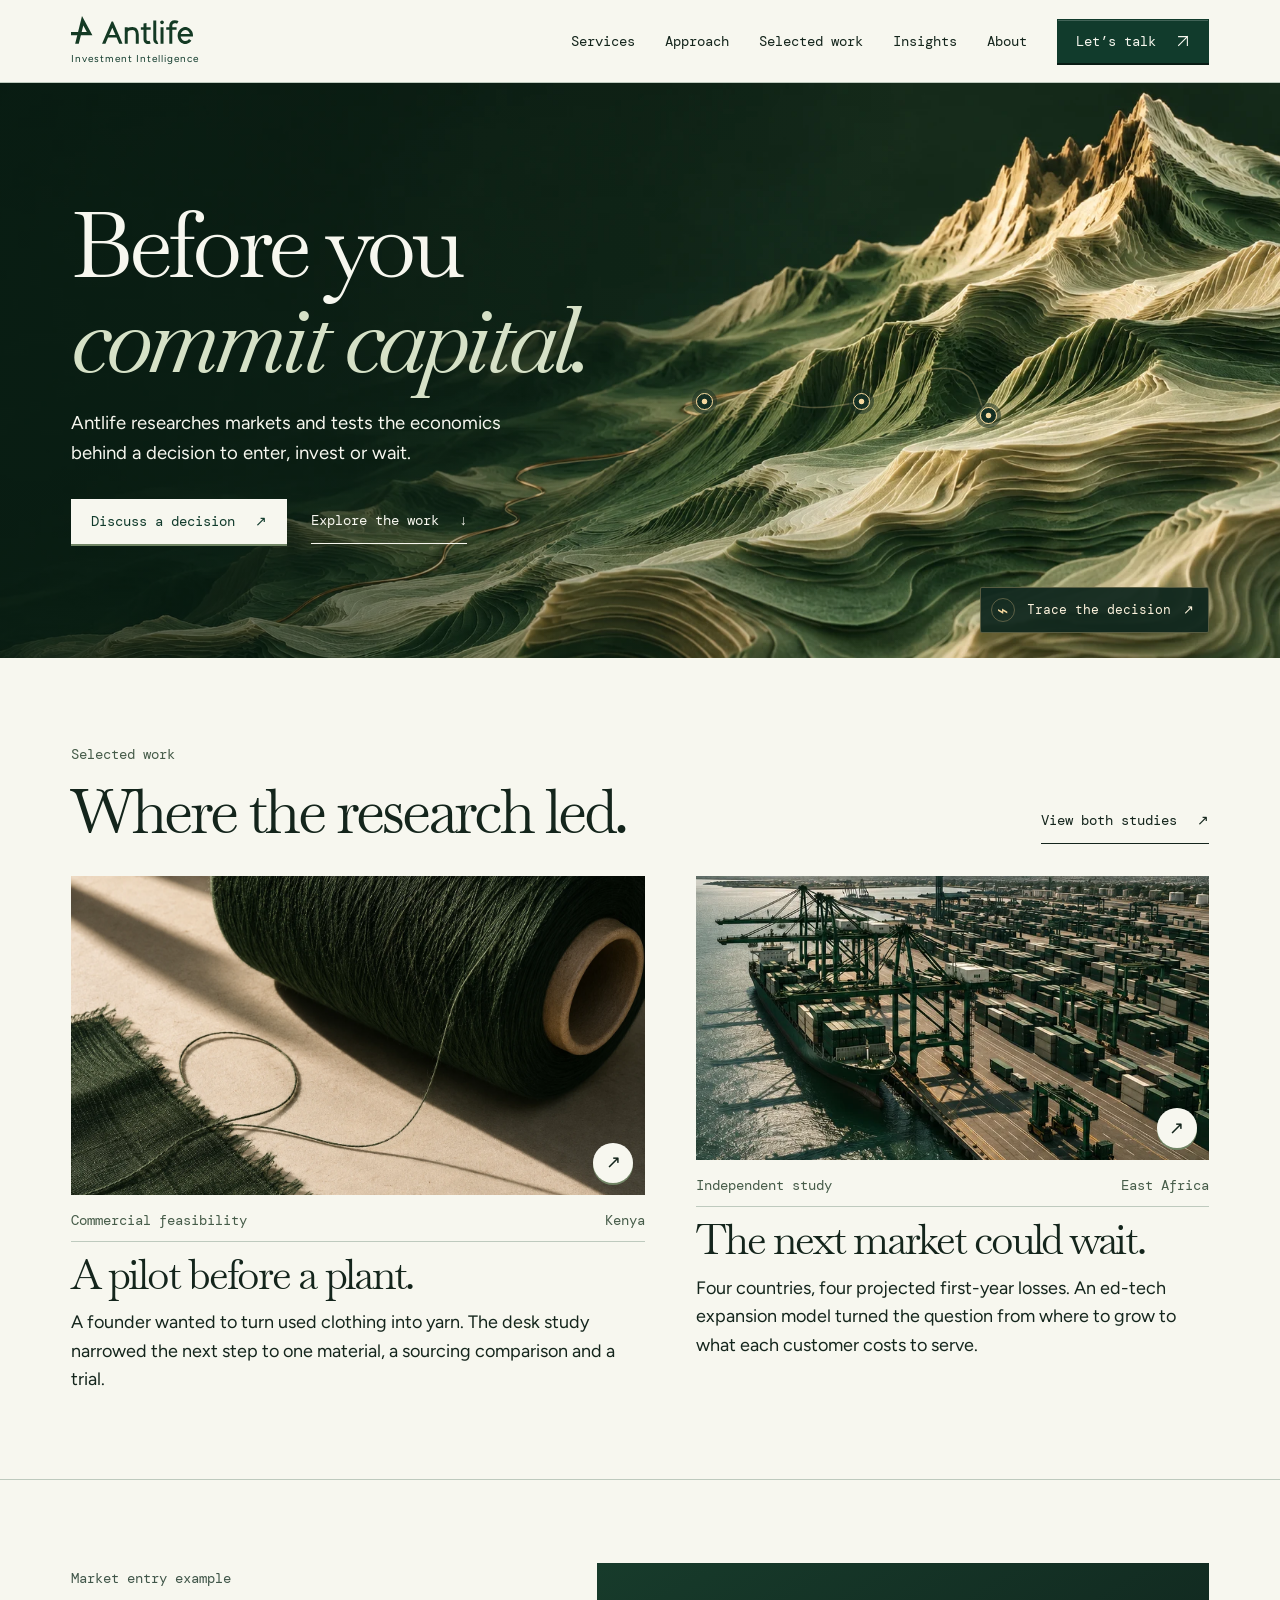
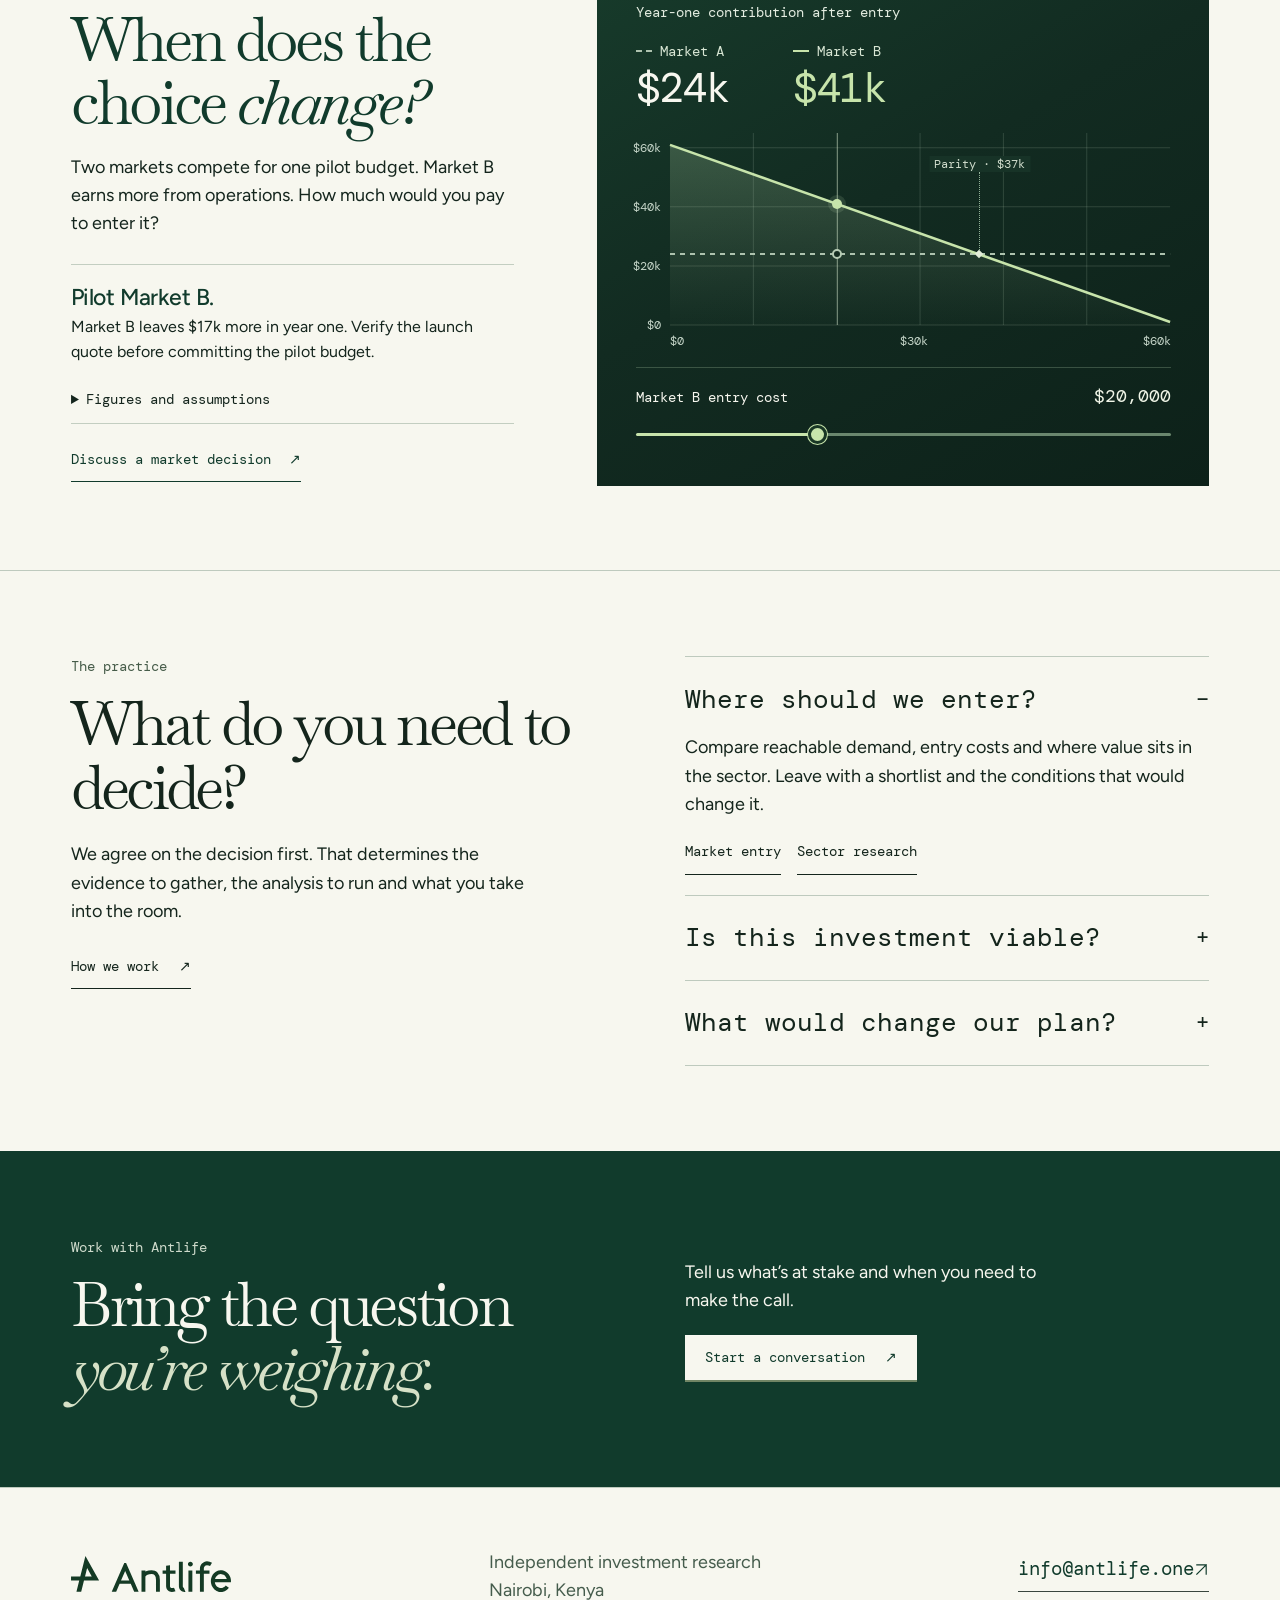
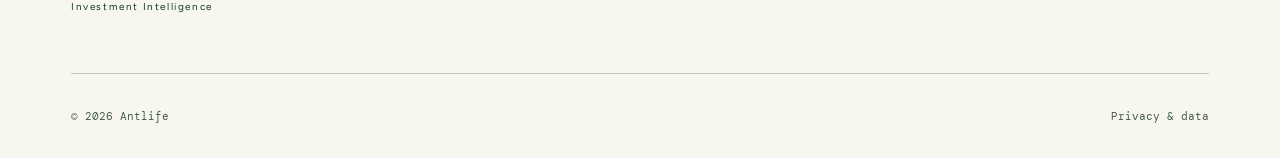
==== commit 262a8dcc: "Add interactive decision trail to the homepage hero" ====
--- a/index.html
+++ b/index.html
@@ -16,8 +16,9 @@
   <link rel="stylesheet" href="/assets/final-home.css">
   <link rel="stylesheet" href="/assets/final-workbench.css">
   <link rel="stylesheet" href="/assets/final-shell.css">
+  <link rel="stylesheet" href="/assets/relief-explorer.css">
   <script defer src="/assets/site.js"></script>
-  <script defer src="/assets/final-workbench.js"></script>
+  <script type="module" src="/assets/final-workbench.js"></script>
   <noscript><style>@media(max-width:900px){.header-inner{flex-wrap:wrap;padding-block:16px}.site-header #main-nav{position:static;display:flex;width:100%}.menu-toggle{display:none}}</style></noscript>
 </head>
 <body class="capital-home">
@@ -26,12 +27,67 @@
 
 <main id="main">
   <section class="relief-hero" aria-labelledby="relief-title">
-    <img class="relief-landscape" src="/assets/capital-relief.webp" alt="" fetchpriority="high" width="1942" height="809">
-    <div class="container relief-content">
-      <h1 id="relief-title">Before you<br><em>commit capital.</em></h1>
-      <p>Antlife researches markets and tests the economics behind a decision to enter, invest or wait.</p>
-      <div class="relief-actions"><a class="solid-action" href="/contact">Discuss a decision <span aria-hidden="true">↗</span></a><a class="quiet-action" href="#selected-work">Explore the work <span aria-hidden="true">↓</span></a></div>
+    <div class="relief-stage">
+      <img class="relief-landscape" src="/assets/capital-relief.webp" alt="" fetchpriority="high" width="1942" height="809">
+      <svg class="relief-map" viewBox="0 0 971 404.5" aria-hidden="true" hidden>
+        <g class="relief-contours" fill="none">
+          <path d="M406 401C433 379 443 359 475 349S530 344 553 323 595 296 622 291 642 273 662 263 721 263 743 251 764 228 799 224 858 212 904 187"/>
+          <path d="M467 345C495 332 520 337 537 319S566 299 592 294 622 283 645 264 704 251 733 235 767 220 795 206 844 196 861 182"/>
+          <path d="M499 302C521 283 549 277 571 256S605 246 631 231 659 208 692 206 721 181 749 175 790 158 804 139"/>
+          <path d="M573 312C603 297 636 301 662 286S714 274 740 278 784 260 817 253 867 247 910 221"/>
+          <path d="M629 363C661 353 658 338 685 325S759 320 796 304 827 287 857 286 901 270 947 264"/>
+          <path d="M701 179C726 162 742 153 755 131S780 107 790 88 804 76 825 60"/>
+        </g>
+        <g class="relief-routes" fill="none">
+          <path data-route="stem" d="M348 335C351 319 371 318 391 311S385 304 392 298 422 291 415 286 393 281 401 275 432 267 454 265 483 259 505 245 523 234 518 231 521 226 531 224 563 213 579 221 608 231 641 224C670 215 681 198 704 201S722 231 731 234"/>
+          <path data-route="a" d="M731 234C750 230 759 217 783 218S814 216 835 232"/>
+          <path data-route="b" d="M731 234C744 242 758 252 783 251S827 260 850 264"/>
+          <g class="relief-endpoints">
+            <g data-endpoint="a" transform="translate(835 232)"><circle r="10"/><text y=".35em">A</text></g>
+            <g data-endpoint="b" transform="translate(850 264)"><circle r="10"/><text y=".35em">B</text></g>
+          </g>
+        </g>
+        <g class="relief-sparks"></g>
+      </svg>
+      <div class="container relief-content">
+        <h1 id="relief-title">Before you<br><em>commit capital.</em></h1>
+        <p>Antlife researches markets and tests the economics behind a decision to enter, invest or wait.</p>
+        <div class="relief-actions"><a class="solid-action" href="/contact">Discuss a decision <span aria-hidden="true">↗</span></a><a class="quiet-action" href="#selected-work">Explore the work <span aria-hidden="true">↓</span></a></div>
+      </div>
+      <div class="relief-explore" hidden>
+        <button class="relief-trigger" type="button" aria-expanded="false" aria-controls="relief-readout">
+          <span class="relief-trigger-icon" aria-hidden="true">⌁</span> Trace the decision <span aria-hidden="true">↗</span>
+        </button>
+        <div class="relief-stops" role="group" aria-label="Decision points">
+          <button type="button" data-relief-stop="demand" data-x="531" data-y="224" aria-pressed="false" aria-controls="relief-readout"><span>Demand</span></button>
+          <button type="button" data-relief-stop="cost" data-x="641" data-y="224" aria-pressed="false" aria-controls="relief-readout"><span>Entry cost</span></button>
+          <button type="button" data-relief-stop="decision" data-x="731" data-y="234" aria-pressed="false" aria-controls="relief-readout"><span>Decision</span></button>
+        </div>
+      </div>
     </div>
+    <section class="relief-readout" id="relief-readout" aria-labelledby="relief-readout-title" hidden>
+      <div class="relief-readout-top">
+        <span>Illustrative market entry</span>
+        <button class="relief-close" type="button" aria-label="Close decision explorer">×</button>
+      </div>
+      <h2 id="relief-readout-title">Find the tipping point.</h2>
+      <p data-relief-view="demand" hidden>Before launch costs, Market A would contribute $44k and Market B $61k in year one. Market A costs $20k to enter. Use the entry-cost control to see when B loses its lead.</p>
+      <div data-relief-view="cost">
+        <div class="relief-cost-label"><label for="relief-cost">Market B entry cost</label><span id="relief-cost-value">$20,000</span></div>
+        <input id="relief-cost" type="range" min="0" max="60" step="1" value="20">
+      </div>
+      <div class="relief-outcome">
+        <dl>
+          <div data-market="a"><dt>Market A</dt><dd>$24k</dd></div>
+          <div data-market="b"><dt>Market B</dt><dd>$41k</dd></div>
+        </dl>
+        <p class="relief-result" role="status">Pilot Market B.</p>
+      </div>
+      <div class="relief-readout-actions">
+        <button class="relief-parity" type="button">Try the $37k tie</button>
+        <a href="#entry-study" class="relief-method">Full comparison <span aria-hidden="true">↓</span></a>
+      </div>
+    </section>
   </section>
 
   <section class="home-work" id="selected-work" aria-labelledby="work-title">
@@ -116,4 +172,4 @@
   </div></section>
   <section class="home-invitation" aria-labelledby="invitation-title"><div class="container"><div><p class="home-label">Work with Antlife</p><h2 id="invitation-title">Bring the question<br><em>you’re weighing.</em></h2></div><div><p>Tell us what’s at stake and when you need to make the call.</p><a class="solid-action" href="/contact">Start a conversation <span aria-hidden="true">↗</span></a></div></div></section>
 </main>
-<footer class="site-footer"><div class="container"><div class="footer-top"><a href="/" class="brand" aria-label="Antlife home"><img src="/assets/brand/logo-green.svg" width="160" height="37" alt="Antlife"><span>Investment Intelligence</span></a><p>Independent investment research<br>Nairobi, Kenya</p><a class="footer-email" href="mailto:info@antlife.one">info@antlife.one <svg class="arrow-icon" viewBox="0 0 16 16" aria-hidden="true" focusable="false"><path d="M3 13 13 3M3 3h10v10"/></svg></a></div><div class="footer-bottom"><span>© 2026 Antlife</span><a href="/privacy">Privacy &amp; data</a></div></div></footer></body></html>+<footer class="site-footer"><div class="container"><div class="footer-top"><a href="/" class="brand" aria-label="Antlife home"><img src="/assets/brand/logo-green.svg" width="160" height="37" alt="Antlife"><span>Investment Intelligence</span></a><p>Independent investment research<br>Nairobi, Kenya</p><a class="footer-email" href="mailto:info@antlife.one">info@antlife.one <svg class="arrow-icon" viewBox="0 0 16 16" aria-hidden="true" focusable="false"><path d="M3 13 13 3M3 3h10v10"/></svg></a></div><div class="footer-bottom"><span>© 2026 Antlife</span><a href="/privacy">Privacy &amp; data</a></div></div></footer></body></html>
--- a/assets/site.css
+++ b/assets/site.css
@@ -1,9 +1,9 @@
 @font-face{font-family:Figtree;src:url('/assets/fonts/Figtree-Regular.ttf') format('truetype');font-weight:400;font-display:swap}@font-face{font-family:Figtree;src:url('/assets/fonts/Figtree-Medium.ttf') format('truetype');font-weight:500;font-display:swap}@font-face{font-family:Figtree;src:url('/assets/fonts/Figtree-SemiBold.ttf') format('truetype');font-weight:600;font-display:swap}@font-face{font-family:Figtree;src:url('/assets/fonts/Figtree-Bold.ttf') format('truetype');font-weight:700;font-display:swap}@font-face{font-family:Outfit;src:url('/assets/fonts/Outfit-Light.ttf') format('truetype');font-weight:300;font-display:swap}@font-face{font-family:'DM Mono';src:url('/assets/fonts/DMMono-Regular.ttf') format('truetype');font-weight:400;font-display:swap}
-:root{--green:#143a24;--deep:#172b21;--forest:#004e2f;--ivory:#f2f0ea;--ink:#1a2420;--muted:#4a5a50;--stone:#39463e;--sage:#6f9684;--sage-light:#a9c2b6;--navy:#102318;--teal:#346147;--clay:#476752;--white:#fff;--ink-on-white:#18251d;--muted-on-white:#47594d;--rule-on-white:#cbd5cd;--mono:'DM Mono',monospace;--side:clamp(20px,5.55vw,80px)}*{box-sizing:border-box}html{scroll-behavior:smooth;scroll-padding-top:110px}body{margin:0;background:var(--black);color:var(--ivory);font-family:Figtree,Arial,sans-serif;font-size:17px;line-height:1.6;-webkit-font-smoothing:antialiased}a{color:inherit;text-decoration:none}button,input,select,textarea{font:inherit}button,a,input,select,textarea{-webkit-tap-highlight-color:transparent}button{cursor:pointer}button:disabled{cursor:wait;opacity:.65}img{max-width:100%;height:auto}p{margin:0 0 20px}h1,h2,h3{font-weight:500;line-height:1.12;letter-spacing:-.035em;margin:0 0 24px}h1{font-family:Outfit,Figtree,sans-serif;font-weight:300;font-size:clamp(52px,6.3vw,92px);line-height:1.04;letter-spacing:-.045em}h2{font-size:clamp(30px,3.2vw,46px);font-weight:500}h3{font-size:24px;letter-spacing:-.025em}em{font-style:normal}button{border:0;background:none;color:inherit}.container{width:100%;max-width:1600px;margin-inline:auto;padding-inline:var(--side)}.section{padding-block:104px}.eyebrow{font-family:var(--mono);font-size:11px;line-height:1.6;letter-spacing:.09em;text-transform:none;margin-bottom:28px}.muted{color:var(--subtle)}.small-note{font-size:14px;line-height:1.6;color:var(--subtle)}.button{display:inline-flex;min-height:52px;align-items:center;justify-content:space-between;gap:40px;padding:14px 24px;background:var(--green);color:var(--ivory);font-size:15px;font-weight:400;transition:background .18s,color .18s}.button:hover{background:var(--forest)}.button span{font:22px Arial,sans-serif}.button-light{background:var(--black);color:var(--ivory)}.button-light:hover{background:var(--paper)}.text-link{display:inline-flex;align-items:center;gap:30px;min-height:44px;font-size:15px;font-weight:400;border-bottom:1px solid var(--stone)}.text-link:hover{border-color:currentColor}.quiet-link{min-height:48px;display:inline-flex;gap:20px;align-items:center;font-size:15px;border-bottom:1px solid #ffffff50}.quiet-link span{font-size:20px}.skip-link{position:fixed;top:-100px;left:20px;background:var(--black);padding:12px 20px;z-index:100}.skip-link:focus{top:10px}:focus-visible{outline:2px solid var(--teal);outline-offset:5px}.site-header :focus-visible,.hero :focus-visible,.method-section :focus-visible,.closing :focus-visible,.case-mast :focus-visible,.about-art :focus-visible{outline-color:var(--ivory)}[hidden]{display:none!important}
-.site-header{background:var(--green);color:var(--ivory);position:relative;z-index:20;border-bottom:1px solid #ffffff24}.header-inner{min-height:104px;display:flex;align-items:center;justify-content:space-between;gap:32px}.brand{display:inline-flex;flex-direction:column;align-items:flex-start;gap:8px;flex-shrink:0;padding:8px 0}.brand img{display:block}.brand span{font-size:10px;letter-spacing:.16em;line-height:1.4}.site-header nav{display:flex;align-items:center;gap:30px;font-size:14px}.site-header nav>a:not(.nav-cta){min-height:44px;display:flex;align-items:center;position:relative}.site-header nav>a:not(.nav-cta):after{content:'';position:absolute;left:0;right:100%;bottom:3px;height:1px;background:var(--sage-light);transition:right .18s}.site-header nav>a:hover:after,.site-header nav>a[aria-current]:after{right:0}.nav-cta{display:flex;align-items:center;gap:24px;border:1px solid #ffffff55;min-height:44px;padding:8px 17px}.nav-cta:hover{background:var(--black);color:var(--ivory)}.menu-toggle{display:none}
+:root{--green:#143a24;--deep:#172b21;--forest:#004e2f;--ivory:#f2f0ea;--ink:#1a2420;--muted:#4a5a50;--stone:#39463e;--sage:#6f9684;--sage-light:#a9c2b6;--navy:#102318;--teal:#346147;--clay:#476752;--white:#fff;--ink-on-white:#18251d;--muted-on-white:#47594d;--rule-on-white:#cbd5cd;--mono:'DM Mono',monospace;--side:clamp(20px,5.55vw,80px)}*{box-sizing:border-box}html{scroll-behavior:smooth;scroll-padding-top:110px}body{margin:0;background:var(--black);color:var(--ivory);font-family:Figtree,Arial,sans-serif;font-size:17px;line-height:1.6;-webkit-font-smoothing:antialiased}a{color:inherit;text-decoration:none}button,input,select,textarea{font:inherit}button,a,input,select,textarea{-webkit-tap-highlight-color:transparent}button{cursor:pointer}button:disabled{cursor:wait;opacity:.65}img{max-width:100%;height:auto}p{margin:0 0 20px}h1,h2,h3{font-weight:500;line-height:1.12;letter-spacing:-.035em;margin:0 0 24px}h1{font-family:Outfit,Figtree,sans-serif;font-weight:300;font-size:clamp(52px,6.3vw,92px);line-height:1.04;letter-spacing:-.045em}h2{font-size:clamp(30px,3.2vw,46px);font-weight:500}h3{font-size:24px;letter-spacing:-.025em}em{font-style:normal}button{border:0;background:none;color:inherit}.container{width:100%;max-width:1600px;margin-inline:auto;padding-inline:var(--side)}.section{padding-block:104px}.eyebrow{font-family:var(--mono);font-size:11px;line-height:1.6;letter-spacing:.09em;text-transform:none;margin-bottom:28px}.muted{color:var(--subtle)}.small-note{font-size:14px;line-height:1.6;color:var(--subtle)}.button{display:inline-flex;min-height:52px;align-items:center;justify-content:space-between;gap:40px;padding:14px 24px;background:var(--green);color:var(--ivory);font-size:15px;font-weight:400;transition:background .18s,color .18s}.button span{font:22px Arial,sans-serif}.button-light{background:var(--black);color:var(--ivory)}.text-link{display:inline-flex;align-items:center;gap:30px;min-height:44px;font-size:15px;font-weight:400;border-bottom:1px solid var(--stone)}.quiet-link{min-height:48px;display:inline-flex;gap:20px;align-items:center;font-size:15px;border-bottom:1px solid #ffffff50}.quiet-link span{font-size:20px}.skip-link{position:fixed;top:-100px;left:20px;background:var(--black);padding:12px 20px;z-index:100}.skip-link:focus{top:10px}:focus-visible{outline:2px solid var(--teal);outline-offset:5px}.site-header :focus-visible,.hero :focus-visible,.method-section :focus-visible,.closing :focus-visible,.case-mast :focus-visible,.about-art :focus-visible{outline-color:var(--ivory)}[hidden]{display:none!important}
+.site-header{background:var(--green);color:var(--ivory);position:relative;z-index:20;border-bottom:1px solid #ffffff24}.header-inner{min-height:104px;display:flex;align-items:center;justify-content:space-between;gap:32px}.brand{display:inline-flex;flex-direction:column;align-items:flex-start;gap:8px;flex-shrink:0;padding:8px 0}.brand img{display:block}.brand span{font-size:10px;letter-spacing:.16em;line-height:1.4}.site-header nav{display:flex;align-items:center;gap:30px;font-size:14px}.site-header nav>a:not(.nav-cta){min-height:44px;display:flex;align-items:center;position:relative}.site-header nav>a:not(.nav-cta):after{content:'';position:absolute;left:0;right:100%;bottom:3px;height:1px;background:var(--sage-light);transition:right .18s}.site-header nav>a:hover:after,.site-header nav>a[aria-current]:after{right:0}.nav-cta{display:flex;align-items:center;gap:24px;border:1px solid #ffffff55;min-height:44px;padding:8px 17px}.menu-toggle{display:none}
 .hero{background:var(--green);color:var(--ivory);position:relative;overflow:hidden}.hero-grid{display:grid;grid-template-columns:1.12fr 1fr;align-items:center;min-height:650px;gap:16px;padding-top:62px;padding-bottom:70px}.hero-copy{position:relative;z-index:1}.hero .eyebrow{color:var(--sage-light);font-size:10px}.hero h1{font-size:clamp(56px,6.4vw,96px);margin-bottom:28px;white-space:nowrap}.hero h1 em{color:var(--sage-light)}.hero-lead{font-size:22px;margin-bottom:14px}.hero-description{max-width:420px;color:#d1dcd5;font-size:16px;line-height:1.7}.hero-actions{display:flex;align-items:center;gap:30px;margin-top:32px}.hero-visual{align-self:stretch;display:flex;flex-direction:column;justify-content:center;position:relative;padding:28px 0 12px 22px;min-width:0}.hero-visual:before{content:'';position:absolute;inset:60px -100px 40px 0;background:radial-gradient(ellipse,#6f968419,transparent 65%);pointer-events:none}.visual-top{display:flex;justify-content:space-between;font:9px var(--mono);letter-spacing:.1em;color:var(--sage-light);border-top:1px solid #a9c2b63a;padding-top:16px;margin-left:24px}.hero-visual img{width:115%;max-width:none;margin:10px -10% 0 -3%;opacity:.95;mask-image:linear-gradient(to bottom,#000 65%,transparent 100%)}.visual-caption{display:flex;align-items:center;gap:14px;padding:0 0 12px 40px;font-size:14px;line-height:1.5}.visual-caption small{color:var(--sage-light);font-size:12px}.signal-dot{width:7px;height:7px;background:var(--sage-light);box-shadow:0 0 0 6px #a9c2b611}.crosshair{margin-left:auto;font-size:32px;font-weight:300;color:var(--sage-light)}.hero-bottom{display:flex;align-items:center;gap:36px;min-height:72px;position:relative;font:10px var(--mono);letter-spacing:.04em;text-transform:none}.hero-bottom:before{content:'';position:absolute;left:var(--side);right:var(--side);top:0;border-top:1px solid #a9c2b63a}.hero-bottom>span{color:var(--sage-light)}.hero-bottom>a{margin-left:auto;min-height:44px;display:flex;align-items:center;gap:26px}
 .intro{display:grid;grid-template-columns:1.5fr 1fr;gap:80px;padding-top:108px;padding-bottom:110px}.intro h2{font-size:clamp(28px,3vw,43px);line-height:1.22}.intro-note{padding-top:42px;max-width:420px;font-size:17px}.intro-note p:first-child{font-size:20px}.services-section{background:var(--panel);border-top:1px solid var(--stone);border-bottom:1px solid var(--stone)}.section-heading{display:flex;align-items:flex-end;justify-content:space-between;gap:40px;margin-bottom:46px}.section-heading h2{margin-bottom:0}.section-heading>.text-link{margin-bottom:4px}.heading-note{max-width:370px;font-size:15px;color:var(--subtle);margin-bottom:4px}.service-grid{display:grid;grid-template-columns:repeat(3,1fr);border-top:1px solid #a3aaa0;border-bottom:1px solid #a3aaa0}.service-card{padding:30px 30px 26px 0;display:flex;flex-direction:column;min-height:310px;position:relative;transition:background .18s}.service-card+ .service-card{border-left:1px solid #c4c8bd;padding-left:30px}.service-number{font:12px var(--mono);color:var(--subtle);letter-spacing:.03em;display:block}.service-card h3{margin-top:24px;max-width:230px;font-size:26px}.service-card p{font-size:15px;max-width:320px;color:var(--subtle)}.card-foot{font-size:11px;font-family:var(--mono);display:flex;justify-content:space-between;gap:12px;align-items:center;margin-top:auto;padding-top:18px}.card-foot>span{font:24px Arial,sans-serif}.service-card:hover{background:#f2f0ea80}.services-strip{display:flex;justify-content:space-between;gap:20px;font-size:13px;color:var(--subtle);padding-top:22px}.work-grid{display:grid;grid-template-columns:1fr 1fr;gap:48px}.work-art{height:310px;position:relative;overflow:hidden;padding:27px 30px;display:flex;flex-direction:column;justify-content:space-between}.art-label,.art-bottom{font:10px var(--mono);letter-spacing:.08em;position:relative;z-index:2}.art-bottom{font-size:11px;letter-spacing:0}.yarn-art{background:var(--green);color:var(--ivory)}.yarn-lines{position:absolute;inset:70px 0 50px;transform:rotate(-12deg);background:repeating-linear-gradient(0deg,transparent 0 8px,#a9c2b660 8px 9px,transparent 9px 14px);mask-image:radial-gradient(ellipse,#000 10%,transparent 68%)}.yarn-lines:after{content:'';position:absolute;inset:0;background:repeating-linear-gradient(90deg,transparent 0 18px,#143a24 18px 21px);transform:rotate(25deg);opacity:.9}.expansion-art{background:var(--navy);color:var(--ivory)}.mini-chart{position:absolute;inset:80px 55px 70px 60px;display:flex;flex-direction:column;gap:15px;border-right:1px solid #a9c2b655;align-items:flex-end}.mini-chart i{display:block;width:var(--bar);height:22px;background:#a9c2b666;transition:width .2s}.mini-chart i:first-child{background:var(--sage-light)}.work-meta{display:flex;justify-content:space-between;font:10px var(--mono);text-transform:none;letter-spacing:.05em;color:var(--subtle);margin:24px 0 16px}.work-card h3{font-size:30px;margin-bottom:12px}.work-card>p{font-size:16px;max-width:470px;color:var(--subtle);margin-bottom:10px}.work-card .text-link{border:0;font-size:14px}.status{display:block;font:11px var(--mono);color:var(--subtle);margin-top:12px}.work-card:hover h3{text-decoration:underline;text-decoration-thickness:1px;text-underline-offset:6px}.work-card:hover .yarn-lines{opacity:.7}.work-card:focus-visible{outline-offset:10px}.method-section{background:var(--deep);color:var(--ivory)}.method-layout{display:grid;grid-template-columns:1.25fr 1fr;gap:100px}.method-section .eyebrow{color:var(--sage-light)}.method-section h2{font-size:clamp(32px,3.4vw,48px);line-height:1.2}.method-section h2 em{color:var(--sage-light)}.light-link{border-color:#a9c2b650}.principles>div{display:grid;grid-template-columns:40px 1fr;border-top:1px solid #a9c2b655;padding-top:24px;margin-bottom:22px;column-gap:18px}.principles>div>span{grid-row:1/3;font:11px var(--mono);color:var(--sage-light);padding-top:5px}.principles h3{font-size:22px;margin-bottom:10px}.principles p{color:#c4d0c9;font-size:15px;margin:0}.insights-teaser{display:grid;grid-template-columns:1fr 1fr;gap:100px;align-items:center}.insights-teaser>div>p:not(.eyebrow){max-width:390px;color:var(--subtle)}.observation{border-top:1px solid var(--stone);border-bottom:1px solid var(--stone);padding:34px 0}.observation blockquote{font-size:34px;letter-spacing:-.03em;line-height:1.3;margin:30px 0}.observation>a{font-size:14px;display:inline-flex;align-items:center;min-height:44px}.closing{background:var(--green);color:var(--ivory)}.closing .eyebrow{color:var(--sage-light)}.closing-inner{display:flex;align-items:center;justify-content:space-between;gap:40px}.closing h2{font-family:Outfit,Figtree,sans-serif;font-weight:300;font-size:clamp(44px,5vw,70px)}.closing p:not(.eyebrow){color:#c4d0c9;margin:0}.site-footer{padding-block:60px 0}.footer-top{display:flex;align-items:flex-start;justify-content:space-between;gap:40px;padding-bottom:48px}.footer-top>p{font-size:18px;color:var(--subtle)}.footer-email{display:flex;align-items:center;min-height:44px;font-size:19px;border-bottom:1px solid var(--stone)}.footer-bottom{display:flex;align-items:center;justify-content:space-between;gap:25px;border-top:1px solid var(--stone);font:10px var(--mono);color:var(--subtle);padding-block:20px}.footer-bottom>a{min-height:44px;display:flex;align-items:center}
-.page-mast{padding-top:88px;padding-bottom:74px;border-bottom:1px solid var(--stone)}.page-mast h1{max-width:1100px;color:var(--ivory)}.page-lead{max-width:630px;font-size:21px;line-height:1.6;margin:30px 0 0}.service-details{padding-block:10px 40px}.service-detail{display:grid;grid-template-columns:70px 1fr 1fr;gap:35px;border-bottom:1px solid var(--stone);padding:52px 0;scroll-margin-top:30px}.service-detail h2{font-size:32px}.service-sub{color:var(--subtle)}.service-detail>div>p{max-width:490px}.output{font:12px/1.7 var(--mono);color:var(--ivory);padding-top:10px}.service-detail .text-link{margin-top:10px}.support-panel{padding:48px;background:var(--panel);max-width:1000px}.support-panel p:last-child{max-width:680px;margin-bottom:0}.process-list{padding-block:20px 80px}.process-list article{display:grid;grid-template-columns:150px 1fr 1fr;gap:40px;padding:45px 0;border-bottom:1px solid var(--stone)}.process-list h2{font-size:29px;margin:0}.process-list p{max-width:430px;margin:0;color:var(--subtle)}.evidence-section{background:var(--panel)}.evidence-grid{display:grid;grid-template-columns:repeat(4,1fr);gap:36px}.evidence-grid article{border-top:1px solid #b9c2b5;padding-top:28px}.evidence-grid h3{font-size:21px;margin-top:20px}.evidence-grid p{font-size:15px;color:var(--subtle)}.evidence-dot{display:block;width:12px;height:12px;background:var(--green)}.evidence-dot.client{background:var(--teal)}.evidence-dot.model{background:var(--navy)}.evidence-dot.judgement{background:var(--clay)}.work-index{padding-top:64px}.case-mast{background:var(--green);color:var(--ivory);padding:35px 0 70px}.back-link{display:inline-flex;align-items:center;min-height:44px;font-size:13px;margin-bottom:36px}.case-mast .eyebrow{color:var(--sage-light)}.case-mast h1 em{color:var(--sage-light)}.case-mast .page-lead{color:#d1dcd5}.case-tags{display:flex;flex-wrap:wrap;gap:20px;margin-top:38px;font:10px var(--mono);text-transform:none;letter-spacing:.04em}.case-tags span{border-top:1px solid #ffffff40;padding-top:12px}.navy-mast{background:var(--navy)}.case-intro{display:grid;grid-template-columns:1fr 1.1fr;gap:100px}.case-intro>div{max-width:650px}.case-intro h2{font-size:42px}.case-explorer{background:var(--panel)}.stage-tabs{display:grid;grid-template-columns:repeat(4,1fr);border-bottom:1px solid #aab4a5}.stage-tabs button{font:12px var(--mono);text-align:left;min-height:56px;border-bottom:3px solid transparent;padding:14px 16px}.stage-tabs button[aria-selected=true]{background:var(--green);color:var(--ivory);border-bottom-color:var(--ivory)}.stage-tabs button:focus-visible{outline-offset:-5px}.stage-tabs button[aria-selected=true]:focus-visible{outline-color:var(--ivory)}.stage-panel{display:grid;grid-template-columns:1fr 1fr;min-height:400px;background:var(--black);margin-top:30px}.stage-diagram{background:var(--green);color:var(--ivory);display:flex;flex-direction:column;align-items:center;justify-content:center;gap:35px;padding:35px}.stage-diagram>span{font:12px var(--mono);text-align:center}.pixel-material{display:grid;grid-template-columns:repeat(4,26px);gap:7px;transform:rotate(-10deg);transition:transform .18s}.pixel-material i{width:26px;height:26px;background:var(--sage);display:block}.pixel-material i:nth-child(3n){background:var(--sage-light)}.pixel-material i:nth-child(5n){opacity:.3}.stage-panel[data-step="1"] .pixel-material{transform:rotate(0);gap:15px}.stage-panel[data-step="2"] .pixel-material{transform:rotate(45deg)}.stage-panel[data-step="3"] .pixel-material{transform:rotate(0) scale(.8)}.stage-content{padding:42px}.stage-content h3{font-size:30px}.stage-content>p{font-size:16px}.stage-caveat{border-left:2px solid var(--sage);padding-left:18px;margin-top:25px}.stage-caveat>span{font:11px var(--mono);text-transform:none}.stage-caveat p{font-size:14px;color:var(--subtle);margin-top:9px}.stage-controls{display:flex;gap:22px;align-items:center;margin-top:25px}.stage-controls>span{font:11px var(--mono)}.icon-button{width:44px;height:44px;border:1px solid var(--stone)}.icon-button:hover{background:var(--panel)}.case-reading{display:grid;grid-template-columns:1fr 1.3fr;gap:100px}.reading-sidebar{position:sticky;top:40px;align-self:start}.reading-body h3{margin-top:38px}.large-copy{font-size:24px;line-height:1.5;letter-spacing:-.02em}.source-details{margin-top:32px;border-top:1px solid var(--stone);border-bottom:1px solid var(--stone);font-size:14px}.source-details summary{cursor:pointer;padding:20px 0;min-height:60px;font-weight:400}.source-details>div{padding-block:8px 20px}.source-details p{font-size:14px;color:var(--subtle)}.source-details p:last-child{margin-bottom:0}.model-section{background:var(--panel)}.model-section .section-heading{align-items:center}.segmented{display:flex;border:1px solid #a7b5a7;padding:4px;gap:4px}.segmented button{min-height:44px;padding:8px 18px;font-size:13px}.segmented button.active{background:var(--green);color:var(--ivory)}.segmented button.active:focus-visible{outline-color:var(--ivory);outline-offset:-4px}.chart-units{font:12px/1.6 var(--mono);color:var(--subtle);margin-bottom:30px}.loss-chart{border-top:1px solid #b2bcb3;border-bottom:1px solid #b2bcb3;padding:30px 0}.loss-row{display:grid;grid-template-columns:120px 1fr 100px;align-items:center;gap:28px;min-height:65px}.loss-name{font-size:15px}.loss-track{height:30px;display:flex;justify-content:flex-end;background:repeating-linear-gradient(90deg,transparent 0 calc(20% - 1px),#b6c3b580 calc(20% - 1px) 20%);border-right:1px solid var(--ink)}.loss-bar{display:block;height:30px;width:var(--loss);background:var(--green);transition:width .2s}.loss-value{font:13px var(--mono)}.chart-caption{font-size:15px;margin-top:20px;color:var(--subtle)}table{border-collapse:collapse;width:100%;text-align:left;font-size:14px}th,td{padding:12px 15px;border-bottom:1px solid var(--stone)}th:first-child,td:first-child{padding-left:0}table caption{text-align:left;font:12px var(--mono);margin-bottom:15px}tbody td{font-family:var(--mono);font-size:12px}.table-scroll{overflow-x:auto}.scenario-layout{display:grid;grid-template-columns:1fr 1fr;gap:100px}.scenario-layout>div:first-child>p{max-width:480px}.scenario-card{padding:38px;background:var(--black);border:1px solid var(--stone)}.scenario-card h3{font-size:24px}.scenario-card label{display:flex;justify-content:space-between;gap:20px;font-size:14px;margin-top:24px}.scenario-card output{font:14px var(--mono);white-space:nowrap}.scenario-card input[type=range]{display:block;width:100%;min-height:44px;margin:0;accent-color:var(--ivory);cursor:pointer}.scenario-result{background:var(--black);padding:24px;margin-top:25px;border-left:3px solid var(--green)}.scenario-result>span{font:10px var(--mono);text-transform:none}.scenario-result strong{display:block;font-size:43px;letter-spacing:-.04em;font-weight:500;color:var(--sage-light);margin-block:5px 10px}.scenario-result p{font-size:14px;margin-bottom:10px}.scenario-result p:last-child{margin:0}.scenario-result.positive strong{color:var(--ivory)}.formula{font-size:13px;color:var(--subtle);margin:20px 0 10px}.text-button{min-height:44px;text-decoration:underline;font-size:14px;padding:0}.insights-index{padding-top:45px}.filter-row{display:flex;flex-wrap:wrap;gap:10px;border-bottom:1px solid var(--stone);padding-bottom:28px}.filter{min-height:44px;padding:10px 22px;border:1px solid var(--stone);font-size:14px}.filter.active{background:var(--green);color:var(--ivory);border-color:var(--ivory)}.filter.active:focus-visible{outline-offset:3px}.insight-row{display:grid;grid-template-columns:180px 1fr 45px;gap:30px;padding:42px 0;border-bottom:1px solid var(--stone);align-items:start}.insight-kind{font:11px var(--mono);color:var(--subtle);padding-top:5px}.insight-row h2{font-size:30px;max-width:650px;margin-bottom:12px}.insight-row p{font-size:16px;color:var(--subtle);margin:0}.insight-arrow{font-size:25px}.insight-row:hover h2{text-decoration:underline;text-decoration-thickness:1px;text-underline-offset:5px}#filter-status{margin-top:20px}.editorial-note{display:grid;grid-template-columns:1fr 2fr;gap:40px;background:var(--panel);margin-top:60px;padding:36px}.editorial-note p{font-size:15px;max-width:700px}.editorial-note p:last-child{margin:0}.article{padding-block:45px 100px}.article h1{max-width:1100px;color:var(--ivory)}.article-deck{font-size:24px;max-width:650px;margin-top:35px;margin-bottom:60px}.article-layout{display:grid;grid-template-columns:260px 1fr;gap:70px;border-top:1px solid var(--stone);padding-top:45px}.article-layout aside{position:sticky;top:35px;align-self:start}.article-layout aside a{display:block;min-height:44px;font-size:14px;color:var(--subtle);padding-block:10px}.article-body{max-width:720px;font-size:19px}.article-body h2{font-size:32px;margin-top:45px}.article-body blockquote{border-left:3px solid var(--green);margin:40px 0;padding:15px 30px;font-size:30px;letter-spacing:-.03em;line-height:1.4}.article-source{border-top:1px solid var(--stone);padding-top:30px;margin-top:50px;font-size:14px;color:var(--subtle)}.article-source p{margin-top:10px}.about-layout{display:grid;grid-template-columns:1fr 1fr;gap:90px;align-items:center}.about-art{background:var(--green);position:relative;min-height:420px;display:flex;align-items:center;overflow:hidden}.about-art>img{width:130%;max-width:none}.about-art>span{position:absolute;bottom:28px;left:30px;font:11px/1.8 var(--mono);color:var(--ivory)}.about-layout>div>p{max-width:580px}.contact-layout{display:grid;grid-template-columns:1fr 1.25fr;gap:100px;align-items:start;padding-top:60px}.contact-note>p{max-width:380px}.contact-email{display:inline-flex;align-items:center;min-height:48px;border-bottom:1px solid var(--stone);font-size:21px;margin-block:10px 35px}.contact-steps{margin-top:40px;display:flex;flex-direction:column;gap:16px;font:11px var(--mono);color:var(--subtle);border-top:1px solid var(--stone);padding-top:30px}.contact-form{padding:38px;background:var(--paper);border:1px solid var(--stone)}.form-row{display:grid;grid-template-columns:1fr 1fr;gap:20px}.field{margin-bottom:24px}.field label{display:block;font-size:14px;font-weight:400;margin-bottom:9px}.field label span{font-size:12px;color:var(--subtle);font-weight:400}.field input,.field select,.field textarea{width:100%;border:1px solid #889589;border-radius:0;background:transparent;padding:12px;min-height:48px;font-size:16px;color:var(--ivory)}.field textarea{resize:vertical}.form-privacy{font-size:13px;color:var(--subtle)}.form-privacy a{text-decoration:underline;text-underline-offset:3px}.honeypot{position:absolute;left:-10000px;width:1px;height:1px;overflow:hidden}#form-status{font-size:14px;margin:20px 0 0}#form-status:empty{display:none}#form-status[data-state=error]{color:var(--sage-light)}#form-status[data-state=success]{color:var(--ivory)}.legal-copy{max-width:960px}.legal-copy h2{font-size:28px;margin-top:35px}.legal-copy h2:first-child{margin-top:0}
+.page-mast{padding-top:88px;padding-bottom:74px;border-bottom:1px solid var(--stone)}.page-mast h1{max-width:1100px;color:var(--ivory)}.page-lead{max-width:630px;font-size:21px;line-height:1.6;margin:30px 0 0}.service-details{padding-block:10px 40px}.service-detail{display:grid;grid-template-columns:70px 1fr 1fr;gap:35px;border-bottom:1px solid var(--stone);padding:52px 0;scroll-margin-top:30px}.service-detail h2{font-size:32px}.service-sub{color:var(--subtle)}.service-detail>div>p{max-width:490px}.output{font:12px/1.7 var(--mono);color:var(--ivory);padding-top:10px}.service-detail .text-link{margin-top:10px}.support-panel{padding:48px;background:var(--panel);max-width:1000px}.support-panel p:last-child{max-width:680px;margin-bottom:0}.process-list{padding-block:20px 80px}.process-list article{display:grid;grid-template-columns:150px 1fr 1fr;gap:40px;padding:45px 0;border-bottom:1px solid var(--stone)}.process-list h2{font-size:29px;margin:0}.process-list p{max-width:430px;margin:0;color:var(--subtle)}.evidence-section{background:var(--panel)}.evidence-grid{display:grid;grid-template-columns:repeat(4,1fr);gap:36px}.evidence-grid article{border-top:1px solid #b9c2b5;padding-top:28px}.evidence-grid h3{font-size:21px;margin-top:20px}.evidence-grid p{font-size:15px;color:var(--subtle)}.evidence-dot{display:block;width:12px;height:12px;background:var(--green)}.evidence-dot.client{background:var(--teal)}.evidence-dot.model{background:var(--navy)}.evidence-dot.judgement{background:var(--clay)}.work-index{padding-top:64px}.case-mast{background:var(--green);color:var(--ivory);padding:35px 0 70px}.back-link{display:inline-flex;align-items:center;min-height:44px;font-size:13px;margin-bottom:36px}.case-mast .eyebrow{color:var(--sage-light)}.case-mast h1 em{color:var(--sage-light)}.case-mast .page-lead{color:#d1dcd5}.case-tags{display:flex;flex-wrap:wrap;gap:20px;margin-top:38px;font:10px var(--mono);text-transform:none;letter-spacing:.04em}.case-tags span{border-top:1px solid #ffffff40;padding-top:12px}.navy-mast{background:var(--navy)}.case-intro{display:grid;grid-template-columns:1fr 1.1fr;gap:100px}.case-intro>div{max-width:650px}.case-intro h2{font-size:42px}.case-explorer{background:var(--panel)}.stage-tabs{display:grid;grid-template-columns:repeat(4,1fr);border-bottom:1px solid #aab4a5}.stage-tabs button{font:12px var(--mono);text-align:left;min-height:56px;border-bottom:3px solid transparent;padding:14px 16px}.stage-tabs button[aria-selected=true]{background:var(--green);color:var(--ivory);border-bottom-color:var(--ivory)}.stage-tabs button:focus-visible{outline-offset:-5px}.stage-tabs button[aria-selected=true]:focus-visible{outline-color:var(--ivory)}.stage-panel{display:grid;grid-template-columns:1fr 1fr;min-height:400px;background:var(--black);margin-top:30px}.stage-diagram{background:var(--green);color:var(--ivory);display:flex;flex-direction:column;align-items:center;justify-content:center;gap:35px;padding:35px}.stage-diagram>span{font:12px var(--mono);text-align:center}.pixel-material{display:grid;grid-template-columns:repeat(4,26px);gap:7px;transform:rotate(-10deg);transition:transform .18s}.pixel-material i{width:26px;height:26px;background:var(--sage);display:block}.pixel-material i:nth-child(3n){background:var(--sage-light)}.pixel-material i:nth-child(5n){opacity:.3}.stage-panel[data-step="1"] .pixel-material{transform:rotate(0);gap:15px}.stage-panel[data-step="2"] .pixel-material{transform:rotate(45deg)}.stage-panel[data-step="3"] .pixel-material{transform:rotate(0) scale(.8)}.stage-content{padding:42px}.stage-content h3{font-size:30px}.stage-content>p{font-size:16px}.stage-caveat{border-left:2px solid var(--sage);padding-left:18px;margin-top:25px}.stage-caveat>span{font:11px var(--mono);text-transform:none}.stage-caveat p{font-size:14px;color:var(--subtle);margin-top:9px}.stage-controls{display:flex;gap:22px;align-items:center;margin-top:25px}.stage-controls>span{font:11px var(--mono)}.icon-button{width:44px;height:44px;border:1px solid var(--stone)}.case-reading{display:grid;grid-template-columns:1fr 1.3fr;gap:100px}.reading-sidebar{position:sticky;top:40px;align-self:start}.reading-body h3{margin-top:38px}.large-copy{font-size:24px;line-height:1.5;letter-spacing:-.02em}.source-details{margin-top:32px;border-top:1px solid var(--stone);border-bottom:1px solid var(--stone);font-size:14px}.source-details summary{cursor:pointer;padding:20px 0;min-height:60px;font-weight:400}.source-details>div{padding-block:8px 20px}.source-details p{font-size:14px;color:var(--subtle)}.source-details p:last-child{margin-bottom:0}.model-section{background:var(--panel)}.model-section .section-heading{align-items:center}.segmented{display:flex;border:1px solid #a7b5a7;padding:4px;gap:4px}.segmented button{min-height:44px;padding:8px 18px;font-size:13px}.segmented button.active{background:var(--green);color:var(--ivory)}.segmented button.active:focus-visible{outline-color:var(--ivory);outline-offset:-4px}.chart-units{font:12px/1.6 var(--mono);color:var(--subtle);margin-bottom:30px}.loss-chart{border-top:1px solid #b2bcb3;border-bottom:1px solid #b2bcb3;padding:30px 0}.loss-row{display:grid;grid-template-columns:120px 1fr 100px;align-items:center;gap:28px;min-height:65px}.loss-name{font-size:15px}.loss-track{height:30px;display:flex;justify-content:flex-end;background:repeating-linear-gradient(90deg,transparent 0 calc(20% - 1px),#b6c3b580 calc(20% - 1px) 20%);border-right:1px solid var(--ink)}.loss-bar{display:block;height:30px;width:var(--loss);background:var(--green);transition:width .2s}.loss-value{font:13px var(--mono)}.chart-caption{font-size:15px;margin-top:20px;color:var(--subtle)}table{border-collapse:collapse;width:100%;text-align:left;font-size:14px}th,td{padding:12px 15px;border-bottom:1px solid var(--stone)}th:first-child,td:first-child{padding-left:0}table caption{text-align:left;font:12px var(--mono);margin-bottom:15px}tbody td{font-family:var(--mono);font-size:12px}.table-scroll{overflow-x:auto}.scenario-layout{display:grid;grid-template-columns:1fr 1fr;gap:100px}.scenario-layout>div:first-child>p{max-width:480px}.scenario-card{padding:38px;background:var(--black);border:1px solid var(--stone)}.scenario-card h3{font-size:24px}.scenario-card label{display:flex;justify-content:space-between;gap:20px;font-size:14px;margin-top:24px}.scenario-card output{font:14px var(--mono);white-space:nowrap}.scenario-card input[type=range]{display:block;width:100%;min-height:44px;margin:0;accent-color:var(--ivory);cursor:pointer}.scenario-result{background:var(--black);padding:24px;margin-top:25px;border-left:3px solid var(--green)}.scenario-result>span{font:10px var(--mono);text-transform:none}.scenario-result strong{display:block;font-size:43px;letter-spacing:-.04em;font-weight:500;color:var(--sage-light);margin-block:5px 10px}.scenario-result p{font-size:14px;margin-bottom:10px}.scenario-result p:last-child{margin:0}.scenario-result.positive strong{color:var(--ivory)}.formula{font-size:13px;color:var(--subtle);margin:20px 0 10px}.text-button{min-height:44px;text-decoration:underline;font-size:14px;padding:0}.insights-index{padding-top:45px}.filter-row{display:flex;flex-wrap:wrap;gap:10px;border-bottom:1px solid var(--stone);padding-bottom:28px}.filter{min-height:44px;padding:10px 22px;border:1px solid var(--stone);font-size:14px}.filter.active{background:var(--green);color:var(--ivory);border-color:var(--ivory)}.filter.active:focus-visible{outline-offset:3px}.insight-row{display:grid;grid-template-columns:180px 1fr 45px;gap:30px;padding:42px 0;border-bottom:1px solid var(--stone);align-items:start}.insight-kind{font:11px var(--mono);color:var(--subtle);padding-top:5px}.insight-row h2{font-size:30px;max-width:650px;margin-bottom:12px}.insight-row p{font-size:16px;color:var(--subtle);margin:0}.insight-arrow{font-size:25px}.insight-row:hover h2{text-decoration:underline;text-decoration-thickness:1px;text-underline-offset:5px}#filter-status{margin-top:20px}.editorial-note{display:grid;grid-template-columns:1fr 2fr;gap:40px;background:var(--panel);margin-top:60px;padding:36px}.editorial-note p{font-size:15px;max-width:700px}.editorial-note p:last-child{margin:0}.article{padding-block:45px 100px}.article h1{max-width:1100px;color:var(--ivory)}.article-deck{font-size:24px;max-width:650px;margin-top:35px;margin-bottom:60px}.article-layout{display:grid;grid-template-columns:260px 1fr;gap:70px;border-top:1px solid var(--stone);padding-top:45px}.article-layout aside{position:sticky;top:35px;align-self:start}.article-layout aside a{display:block;min-height:44px;font-size:14px;color:var(--subtle);padding-block:10px}.article-body{max-width:720px;font-size:19px}.article-body h2{font-size:32px;margin-top:45px}.article-body blockquote{border-left:3px solid var(--green);margin:40px 0;padding:15px 30px;font-size:30px;letter-spacing:-.03em;line-height:1.4}.article-source{border-top:1px solid var(--stone);padding-top:30px;margin-top:50px;font-size:14px;color:var(--subtle)}.article-source p{margin-top:10px}.about-layout{display:grid;grid-template-columns:1fr 1fr;gap:90px;align-items:center}.about-art{background:var(--green);position:relative;min-height:420px;display:flex;align-items:center;overflow:hidden}.about-art>img{width:130%;max-width:none}.about-art>span{position:absolute;bottom:28px;left:30px;font:11px/1.8 var(--mono);color:var(--ivory)}.about-layout>div>p{max-width:580px}.contact-layout{display:grid;grid-template-columns:1fr 1.25fr;gap:100px;align-items:start;padding-top:60px}.contact-note>p{max-width:380px}.contact-email{display:inline-flex;align-items:center;min-height:48px;border-bottom:1px solid var(--stone);font-size:21px;margin-block:10px 35px}.contact-steps{margin-top:40px;display:flex;flex-direction:column;gap:16px;font:11px var(--mono);color:var(--subtle);border-top:1px solid var(--stone);padding-top:30px}.contact-form{padding:38px;background:var(--paper);border:1px solid var(--stone)}.form-row{display:grid;grid-template-columns:1fr 1fr;gap:20px}.field{margin-bottom:24px}.field label{display:block;font-size:14px;font-weight:400;margin-bottom:9px}.field label span{font-size:12px;color:var(--subtle);font-weight:400}.field input,.field select,.field textarea{width:100%;border:1px solid #889589;border-radius:0;background:transparent;padding:12px;min-height:48px;font-size:16px;color:var(--ivory)}.field textarea{resize:vertical}.form-privacy{font-size:13px;color:var(--subtle)}.form-privacy a{text-decoration:underline;text-underline-offset:3px}.honeypot{position:absolute;left:-10000px;width:1px;height:1px;overflow:hidden}#form-status{font-size:14px;margin:20px 0 0}#form-status:empty{display:none}#form-status[data-state=error]{color:var(--sage-light)}#form-status[data-state=success]{color:var(--ivory)}.legal-copy{max-width:960px}.legal-copy h2{font-size:28px;margin-top:35px}.legal-copy h2:first-child{margin-top:0}
 @media(min-width:1601px){.hero-grid{min-height:740px}}@media(max-width:1100px){.site-header nav{gap:18px;font-size:13px}.nav-cta{gap:16px}.hero-grid{min-height:600px}.hero h1{font-size:7vw}.hero-visual{padding-left:0}.hero-actions{gap:22px}.intro,.method-layout,.insights-teaser,.case-intro,.case-reading,.scenario-layout,.about-layout,.contact-layout{gap:50px}.service-detail{grid-template-columns:45px 1fr 1.1fr;gap:20px}.process-list article{grid-template-columns:100px 1fr 1fr;gap:25px}.work-grid{gap:30px}.service-card{padding-right:20px}.service-card+.service-card{padding-left:20px}.service-card h3{font-size:23px}.evidence-grid{gap:20px}.contact-form{padding:26px}.hero .button{padding-inline:18px;gap:22px}.hero .quiet-link{gap:10px}}
 @media(max-width:900px){.header-inner{min-height:88px}.menu-toggle{display:flex;align-items:center;gap:16px;min-width:72px;min-height:44px;padding:8px 0 8px 12px}.menu-label{font-size:12px}.menu-icon{width:24px;display:flex;flex-direction:column;gap:6px}.menu-icon i{display:block;width:24px;height:1px;background:var(--black);transition:transform .18s}.menu-toggle[aria-expanded=true] .menu-icon i:first-child{transform:translateY(3.5px) rotate(45deg)}.menu-toggle[aria-expanded=true] .menu-icon i:last-child{transform:translateY(-3.5px) rotate(-45deg)}.site-header nav{display:none;position:absolute;top:100%;left:0;right:0;background:var(--green);border-bottom:1px solid #a9c2b655;padding:20px var(--side) 32px;flex-direction:column;align-items:stretch;gap:8px;font-size:18px}.site-header nav.is-open{display:flex}.site-header nav>a:not(.nav-cta){padding-block:10px;min-height:48px}.site-header .nav-cta{justify-content:space-between;margin-top:12px;padding:12px 18px}.hero-grid{grid-template-columns:1.2fr 1fr;min-height:570px;padding-top:44px}.hero h1{font-size:7.3vw}.hero-lead{font-size:19px}.hero-description{font-size:15px}.hero-actions{align-items:flex-start;flex-direction:column;gap:14px}.hero-visual{justify-content:center}.visual-top{margin-left:0;font-size:8px;gap:10px}.visual-caption{padding-left:0}.hero-bottom{gap:22px;font-size:9px}.section{padding-block:76px}.intro{gap:35px}.intro-note{font-size:16px}.intro-note p:first-child{font-size:18px}.work-art{height:260px}.service-card{min-height:330px}.card-foot{font-size:10px}.services-strip{font-size:12px}.method-layout{grid-template-columns:1fr 1fr}.principles{padding-top:15px}.principles>div{column-gap:5px}.principles h3{font-size:20px}.principles p{font-size:14px}.observation blockquote{font-size:28px}.closing-inner{align-items:flex-start}.closing .button{margin-top:65px;white-space:nowrap}.footer-top{gap:25px}.footer-email{font-size:16px}.footer-top>p{font-size:16px}.page-mast{padding-top:60px;padding-bottom:60px}.service-detail{grid-template-columns:35px 1fr 1fr}.service-detail h2{font-size:27px}.process-list article{grid-template-columns:85px 1fr 1fr;gap:20px}.process-list h2{font-size:24px}.process-list p{font-size:16px}.evidence-grid{grid-template-columns:1fr 1fr;gap:30px}.case-intro h2{font-size:34px}.stage-content{padding:30px}.stage-content h3{font-size:26px}.stage-tabs button{font-size:11px;padding-inline:12px}.scenario-card{padding:25px}.article-layout{grid-template-columns:180px 1fr;gap:35px}.insight-row{grid-template-columns:140px 1fr 30px;gap:20px}.contact-layout{grid-template-columns:1fr 1.25fr;gap:35px}.contact-note h2{font-size:29px}.contact-note>p{font-size:15px}.form-row{grid-template-columns:1fr;gap:0}}
 @media(max-width:640px){body{font-size:16px;line-height:1.65}.section{padding-block:60px}.eyebrow{font-size:10px;margin-bottom:22px}.header-inner{min-height:84px}.brand img{width:118px}.brand span{font-size:9px}.hero-grid{grid-template-columns:1fr;gap:0;padding-top:42px;padding-bottom:20px;min-height:0}.hero h1{font-size:clamp(48px,10.4vw,66px);white-space:normal;line-height:1.07;margin-bottom:24px}.hero .eyebrow{font-size:9px;letter-spacing:.06em}.hero-lead{font-size:18px;max-width:300px}.hero-description{font-size:15px;max-width:360px}.hero-actions{flex-direction:row;flex-wrap:wrap;gap:10px 22px;align-items:center;margin-top:24px}.hero-actions .button{min-height:50px;font-size:14px;gap:24px}.hero-actions .quiet-link{font-size:13px}.hero-visual{height:270px;padding:22px 0 0;margin-top:30px}.visual-top{font-size:8px}.hero-visual img{width:100%;max-width:100%;height:235px;object-fit:cover;object-position:center 50%;margin:-10px 0 -30px}.visual-caption{font-size:12px;padding-left:5px;padding-bottom:10px}.visual-caption small{font-size:11px}.crosshair{font-size:25px}.hero-bottom{font-size:8px;gap:18px;min-height:64px;flex-wrap:wrap;padding-block:15px}.hero-bottom>span:nth-child(3){display:none}.hero-bottom>a{font-size:8px;gap:10px}.intro{grid-template-columns:1fr;gap:8px}.intro h2{font-size:30px;line-height:1.22}.intro-note{padding-top:8px;max-width:none}.intro-note p:first-child{font-size:18px}.section-heading{display:block;margin-bottom:30px}.section-heading h2{font-size:32px}.section-heading>.text-link{margin-top:18px}.heading-note{margin-top:22px;font-size:14px;max-width:360px}.service-grid{grid-template-columns:1fr}.service-card,.service-card+.service-card{padding:25px 0;min-height:0;border-left:0;border-bottom:1px solid #b9c2b5}.service-card:last-child{border-bottom:0}.service-card h3{max-width:none;font-size:25px;margin-top:15px;margin-bottom:14px}.service-card p{max-width:none;font-size:16px}.card-foot{font-size:10px;padding-top:0}.services-strip{display:block;font-size:13px;line-height:1.8}.services-strip span{display:block}.work-grid{grid-template-columns:1fr;gap:42px}.work-art{height:250px;padding:24px}.work-card h3{font-size:29px}.work-card>p{font-size:16px}.work-meta{font-size:9px}.art-label{font-size:9px}.method-layout{grid-template-columns:1fr;gap:30px}.method-section h2{font-size:32px}.principles>div{grid-template-columns:35px 1fr}.principles h3{font-size:22px}.principles p{font-size:16px}.insights-teaser{grid-template-columns:1fr;gap:35px}.observation{padding:27px 0}.observation blockquote{font-size:30px}.closing-inner{display:block}.closing h2{font-size:47px}.closing .button{margin-top:30px;white-space:normal}.closing p:not(.eyebrow){font-size:16px;max-width:320px}.site-footer{padding-top:40px}.footer-top{display:grid;grid-template-columns:1fr 1fr;gap:24px;padding-bottom:25px}.footer-top .brand img{width:132px}.footer-top>p{font-size:15px}.footer-email{grid-column:1/-1;justify-self:start;font-size:19px}.footer-bottom{flex-wrap:wrap;font-size:9px;padding-block:15px;gap:8px 20px}.footer-bottom>span:nth-child(2){display:none}.footer-bottom>a{margin-left:auto}.page-mast{padding-top:48px;padding-bottom:45px}.page-mast h1{font-size:50px}.page-lead{font-size:19px;margin-top:24px}.service-details{padding-top:0}.service-detail{grid-template-columns:30px 1fr;gap:10px 15px;padding-block:34px}.service-detail>div:last-child{grid-column:2}.service-detail h2{font-size:28px;margin-bottom:12px}.service-sub{margin-bottom:8px}.service-detail .service-number{padding-top:6px;font-size:10px}.service-detail .small-note{font-size:14px}.output{font-size:11px}.support-panel{padding:28px}.support-panel h2{font-size:30px}.process-list{padding-top:0;padding-bottom:50px}.process-list article{grid-template-columns:1fr;padding-block:30px;gap:14px}.process-list h2{font-size:28px}.process-list .service-number{font-size:11px}.evidence-grid{gap:20px}.evidence-grid h3{font-size:20px}.evidence-grid p{font-size:14px}.case-mast{padding-top:15px;padding-bottom:45px}.back-link{margin-bottom:24px}.case-mast h1{font-size:52px}.case-mast .page-lead{font-size:19px}.case-tags{gap:12px 20px;font-size:9px;margin-top:30px}.case-intro{grid-template-columns:1fr;gap:10px}.case-intro h2{font-size:34px}.stage-tabs{grid-template-columns:1fr 1fr;gap:4px;border:0}.stage-tabs button{border:1px solid #aab4a5;font-size:10px;min-height:48px;padding-inline:14px}.stage-panel{grid-template-columns:1fr;margin-top:20px}.stage-diagram{min-height:240px;gap:25px;padding:30px}.pixel-material{grid-template-columns:repeat(4,20px);gap:5px}.pixel-material i{width:20px;height:20px}.stage-panel[data-step="1"] .pixel-material{gap:9px}.stage-content{padding:28px 24px}.stage-content h3{font-size:29px}.stage-content p{font-size:16px}.stage-caveat p{font-size:14px}.case-reading{grid-template-columns:1fr;gap:12px}.reading-sidebar{position:static}.large-copy{font-size:22px}.case-reading h2{font-size:34px}.model-section .segmented{width:max-content;margin-top:24px}.chart-units{font-size:11px}.loss-row{grid-template-columns:65px 1fr 66px;gap:12px;min-height:62px}.loss-name{font-size:13px}.loss-value{font-size:10px}.loss-track,.loss-bar{height:23px}.scenario-layout{grid-template-columns:1fr;gap:25px}.scenario-card{padding:25px 20px}.scenario-card label{font-size:13px;gap:12px}.scenario-card output{font-size:13px}.scenario-result{padding:20px}.scenario-result strong{font-size:39px}.scenario-result p{font-size:14px}.filter-row{gap:8px;padding-bottom:22px}.filter{font-size:12px;padding-inline:14px}.insight-row{grid-template-columns:1fr 30px;gap:15px;padding-block:28px}.insight-kind{grid-column:1/-1}.insight-row h2{font-size:28px}.insight-row p{font-size:15px}.editorial-note{grid-template-columns:1fr;gap:0;padding:26px;margin-top:40px}.editorial-note h3{font-size:24px}.article{padding-top:25px;padding-bottom:60px}.article h1{font-size:47px}.article-deck{font-size:21px;margin-bottom:35px}.article-layout{grid-template-columns:1fr;gap:30px;padding-top:24px}.article-layout aside{position:static;border-bottom:1px solid var(--stone);padding-bottom:20px}.article-layout aside .eyebrow{margin-bottom:8px}.article-body{font-size:18px}.article-body h2{font-size:29px}.article-body blockquote{font-size:27px;padding-inline:22px}.about-layout{grid-template-columns:1fr;gap:35px}.about-art{min-height:290px;max-height:330px}.about-art>img{width:100%}.about-layout h2{font-size:32px}.contact-layout{grid-template-columns:1fr;gap:35px;padding-top:40px}.contact-note>p{max-width:none;font-size:16px}.contact-note h2{font-size:32px}.contact-email{margin-bottom:20px}.contact-steps{display:none}.contact-form{padding:25px 20px}.field label{font-size:14px}.legal-copy h2{font-size:26px}.mini-chart{inset:70px 35px 60px 40px}.art-bottom{font-size:10px}}
--- a/assets/final-home.css
+++ b/assets/final-home.css
@@ -1,8 +1,9 @@
 .capital-home { background:var(--final-paper); color:var(--final-ink); font:400 18px/1.58 Figtree,Arial,sans-serif; }
 .capital-home .container { max-width:1600px; }
-.relief-hero { isolation:isolate; position:relative; overflow:hidden; background:#10251a; color:#f7f7ef; }
-.relief-landscape { position:absolute; inset:0; width:100%; height:100%; object-fit:cover; z-index:-2; }
-.relief-hero::after { content:""; position:absolute; inset:0; background:linear-gradient(90deg,#081d13b8,transparent 72%); z-index:-1; }
+.relief-hero { position:relative; overflow:hidden; background:#10251a; color:#f7f7ef; }
+.relief-stage { isolation:isolate; position:relative; overflow:hidden; }
+.relief-landscape { --relief-position:50%; object-position:var(--relief-position) center; position:absolute; inset:0; width:100%; height:100%; object-fit:cover; z-index:-2; }
+.relief-stage::after { content:""; position:absolute; inset:0; background:linear-gradient(90deg,#081d13b8,transparent 72%); z-index:-1; }
 .relief-content { min-height:clamp(575px,44vw,760px); padding-block:clamp(72px,7vw,118px); display:flex; flex-flow:column; justify-content:center; align-items:flex-start; }
 .relief-content h1,.capital-home main :is(.home-heading h2,.home-case h3,.practice-intro h2,.home-invitation h2) { font:400 clamp(44px,4.8vw,80px)/1.04 var(--final-serif); letter-spacing:-.055em; }
 .relief-content h1 { font-size:clamp(68px,7.2vw,116px); margin:0 0 20px; }
@@ -45,8 +46,8 @@
 @media(max-width:700px) {
  .relief-content { justify-content:flex-start; min-height:650px; padding-block:50px 240px; }
  .relief-content h1 { font-size:clamp(60px,11vw,82px); }
- .relief-landscape { top:auto; height:62%; object-position:72% center; }
- .relief-hero::after { background:linear-gradient(to bottom,#10251a 30%,#10251ae8 40%,transparent 71%); }
+ .relief-landscape { --relief-position:84%; top:auto; height:62%; }
+ .relief-stage::after { background:linear-gradient(to bottom,#10251a 30%,#10251ae8 40%,transparent 71%); }
  .relief-actions { gap:10px 18px; }
  .home-cases,.practice-grid,.home-invitation>.container { grid-template-columns:1fr; }
  .home-heading { align-items:flex-start; flex-direction:column; gap:8px; }
--- a/assets/final-shell.css
+++ b/assets/final-shell.css
@@ -18,7 +18,6 @@
 body .site-header .header-inner { min-height:82px; }
 body .site-header #main-nav { font:400 14px/1.45 var(--mono); color:var(--final-ink); }
 body .site-header #main-nav .nav-cta { background:var(--final-green); color:#f7f7ef; border:1px solid var(--final-green); gap:20px; padding:9px 18px; }
-body .site-header #main-nav .nav-cta:hover { background:#21543c; }
 body .site-header .menu-icon i { background:var(--final-green); }
 body .site-header .menu-toggle { color:var(--final-green); font-family:var(--mono); }
 body .site-header :focus-visible,body .site-footer :focus-visible { outline:2px solid #417051; outline-offset:3px; }
@@ -56,10 +55,182 @@
 @media(prefers-reduced-motion:no-preference) {
   .home-case .case-picture img,.work-card .editorial-plate img { transition:transform var(--final-motion-time) var(--final-motion-ease); }
   .work-card:is(:hover,:focus-visible) .editorial-plate img { transform:scale(1.025); }
-  .story-enter,.method-foot.story-enter>span { animation-duration:var(--final-motion-time); animation-timing-function:var(--final-motion-ease); }
-}
+  [data-reveal].in-view {
+    animation-duration: var(--final-motion-time);
+    animation-timing-function: var(--final-motion-ease);
+  }
+  [data-reveal="heading"].in-view { animation-name: heading-rise; }
+  [data-reveal="photo"].in-view { animation: photo-uncover 580ms var(--final-motion-ease); }
+  [data-reveal="chart"].in-view { animation: chart-sweep 680ms var(--final-motion-ease); }
+  @keyframes heading-rise {
+    from { opacity: .55; translate: 0 .35em; }
+    to { opacity: 1; translate: 0 0; }
+  }
+  @keyframes photo-uncover {
+    from { clip-path: inset(8% 0 8% 0); opacity: .78; }
+    to { clip-path: inset(0); opacity: 1; }
+  }
+  @keyframes chart-sweep {
+    from { clip-path: inset(-12px 100% -12px -12px); }
+    to { clip-path: inset(-12px); }
+  }
+}
+/* Controls share interaction states. Their base colours and selected states come from each surface. */
+:is(.relief-hero, .home-invitation, .closing, .case-mast, .case-explorer,
+    .model-section, .scenario-layout, .service-laboratory, .contact-form) {
+  --button-focus: var(--final-mark);
+}
+
+body :is(button, summary,
+         a:is(.button, .nav-cta, .solid-action, .quiet-action, .rule-action, .interior-link,
+              .entry-contact, .back-link, .text-link, .practice-questions a, .lens-bottom > a,
+              .home-case, .work-card)) {
+  touch-action: manipulation;
+  -webkit-tap-highlight-color: transparent;
+  --button-arrow-progress: 0;
+
+  &:focus-visible:where(:not(.home-case, .work-card)) {
+    outline: 2px solid var(--button-focus, #315f42);
+    outline-offset: var(--button-focus-offset, 3px);
+  }
+
+  &:where(:enabled, :any-link, summary) {
+    &:focus-visible {
+      --button-wash: .09;
+      --button-sweep: 0%;
+      --button-rule: 1;
+      --button-arrow-progress: 1;
+    }
+
+    @media (hover: hover) and (pointer: fine) {
+      &:hover:not([data-touch-state]) {
+        --button-wash: .09;
+        --button-sweep: 0%;
+        --button-rule: 1;
+        --button-arrow-progress: 1;
+      }
+    }
+
+    &:is(:active:not([data-touch-state]), [data-touch-state="pressed"], [data-key-pressed]) {
+      --button-response: var(--button-press-duration, 65ms);
+      --button-wash: .19;
+      --button-sweep: 0%;
+      --button-rule: .68;
+      --button-arrow-progress: .25;
+      --button-travel: 2px;
+      --button-depth: 0px;
+      --button-recess: #071a1245;
+
+      @media (forced-colors: active) {
+        outline: 2px solid Highlight;
+        outline-offset: -2px;
+      }
+    }
+
+    &[data-touch-state="pressed"] {
+      --button-press-duration: 0ms;
+    }
+  }
+}
+
+/* A linked study card shares its interaction state with the action it contains. */
+:is(button, summary, a:is(.button, .nav-cta, .solid-action, .quiet-action, .rule-action,
+                         .interior-link, .entry-contact, .back-link, .text-link,
+                         .practice-questions a, .lens-bottom > a),
+    .work-card .interior-link, .home-case .case-picture > span) {
+  &:where(:not(.case-picture > span)) {
+    position: relative;
+  }
+  isolation: isolate;
+
+  &::before {
+    content: "";
+    position: absolute;
+    inset: 0;
+    z-index: -1;
+    border-radius: inherit;
+    pointer-events: none;
+    background-color: currentColor;
+    opacity: var(--button-wash, 0);
+  }
+
+  @media (prefers-reduced-motion: no-preference) {
+    &::before {
+      transition: opacity var(--button-response, 220ms) ease-out,
+                  background-position 440ms var(--final-motion-ease);
+    }
+
+    & > :is(.arrow-icon, span[aria-hidden="true"]) {
+      translate: calc(var(--button-arrow-progress) * var(--button-arrow-x, 4px))
+                 calc(var(--button-arrow-progress) * var(--button-arrow-y, -2px));
+      transition: translate var(--button-response, 260ms) var(--final-motion-ease);
+    }
+  }
+}
+
+/* The main actions have a shallow edge and a sweep across the face. */
+:is(.button, .nav-cta, .solid-action, .home-case .case-picture > span) {
+  --button-glint: #dcf4c8;
+  --button-edge: #081b14;
+  box-shadow: inset 0 1px #ffffff35, inset 0 2px var(--button-recess, transparent),
+              0 var(--button-depth, 2px) var(--button-edge);
+
+  &::before {
+    background-image: linear-gradient(110deg, transparent 22%, var(--button-glint) 50%, transparent 76%);
+    background-size: 230% 100%;
+    background-position: var(--button-sweep, 100%) 0;
+  }
+
+  &:disabled {
+    --button-depth: 0px;
+  }
+
+  @media (prefers-reduced-motion: no-preference) {
+    translate: 0 var(--button-travel, 0px);
+    transition: translate var(--button-response, 220ms) var(--final-motion-ease),
+                box-shadow var(--button-response, 220ms) var(--final-motion-ease);
+  }
+}
+
+:is(.solid-action, .button-light, .home-case .case-picture > span) {
+  --button-glint: #9ebd7a;
+  --button-edge: #718565;
+}
+
+/* Text actions keep their lighter weight and put the feedback along the reading edge. */
+:is(a:is(.quiet-action, .rule-action, .interior-link, .entry-contact, .back-link,
+         .text-link, .practice-questions a, .lens-bottom > a), .work-card .interior-link)::after {
+  content: "";
+  position: absolute;
+  inset: auto 0 0;
+  height: 2px;
+  background: currentColor;
+  pointer-events: none;
+  scale: var(--button-rule, 0) 1;
+  transform-origin: left;
+
+  @media (prefers-reduced-motion: no-preference) {
+    transition: scale var(--button-response, 260ms) var(--final-motion-ease);
+  }
+}
+
+.quiet-action { --button-arrow-x: 0px; --button-arrow-y: 4px; }
+:is(.back-link, [data-stage-prev]) { --button-arrow-x: -4px; --button-arrow-y: 0px; }
+:is(.lens-tab, [data-stage-next]) { --button-arrow-y: 0px; }
+:is(.lens-tab, .stage-tabs button, .segmented button, .lens-scenarios button) {
+  --button-focus-offset: -4px;
+}
+body.journal-v2 .site-header :is(.nav-cta, .menu-toggle):focus-visible {
+  outline-color: #315f42;
+}
+body.journal-v2 .filter[aria-pressed="true"]:focus-visible {
+  outline: 2px solid #315f42;
+  outline-offset: 3px;
+}
+
 @media(prefers-reduced-motion:reduce) {
   .home-case:hover img,.work-card:hover img { transform:none; }
+  .menu-toggle .menu-icon i { transition:none; }
   html {scroll-behavior:auto;}
 }
 body .skip-link:focus { background:var(--final-paper); color:var(--final-green); outline:2px solid var(--final-green); }
--- a/assets/relief-explorer.css
+++ b/assets/relief-explorer.css
@@ -0,0 +1,256 @@
+.relief-hero {
+  --relief-gold: #f5d89f;
+  --relief-panel: #10281e;
+  --relief-border: #e1c18755;
+}
+
+.relief-hero [hidden] { display: none; }
+.relief-map { position: absolute; max-width: none; pointer-events: none; }
+.relief-content { position: relative; }
+.relief-contours { visibility: hidden; }
+.relief-routes path {
+  stroke: var(--relief-gold);
+  stroke-width: 1.5px;
+  stroke-linecap: round;
+  vector-effect: non-scaling-stroke;
+  opacity: 0;
+  filter: drop-shadow(0 1px 1px #0b2119);
+}
+.relief-routes [data-route="stem"] { opacity: .27; }
+.relief-hero[data-relief-stop] [data-route="stem"] { opacity: .94; }
+.relief-hero:is([data-relief-stop="cost"], [data-relief-stop="decision"]) :is([data-route="a"], [data-route="b"]) {
+  opacity: .42;
+  stroke-dasharray: 2 5;
+}
+.relief-hero:is([data-relief-stop="cost"], [data-relief-stop="decision"]):is([data-relief-lead="a"], [data-relief-lead="tie"]) [data-route="a"],
+.relief-hero:is([data-relief-stop="cost"], [data-relief-stop="decision"]):is([data-relief-lead="b"], [data-relief-lead="tie"]) [data-route="b"] {
+  opacity: 1;
+  stroke-width: 2px;
+  stroke-dasharray: none;
+  filter: drop-shadow(0 1px 1px #0b2119) drop-shadow(0 0 4px #f5c573b0);
+}
+.relief-endpoints { opacity: 0; }
+.relief-hero:is([data-relief-stop="cost"], [data-relief-stop="decision"]) .relief-endpoints { opacity: 1; }
+.relief-endpoints circle { fill: #10281e; stroke: var(--relief-gold); stroke-width: 1px; }
+.relief-endpoints text { fill: var(--relief-gold); text-anchor: middle; font: 11px var(--mono); }
+.relief-hero[data-relief-lead="a"] [data-endpoint="b"],
+.relief-hero[data-relief-lead="b"] [data-endpoint="a"] { opacity: .58; }
+.relief-sparks { fill: #ffe8b4; pointer-events: none; }
+
+.relief-explore {
+  position: absolute;
+  inset: 0;
+  z-index: 2;
+  pointer-events: none;
+  --relief-gutter: clamp(22px, 5.55vw, 110px);
+}
+.relief-trigger, .relief-stops button, .relief-close, .relief-parity {
+  touch-action: manipulation;
+  -webkit-tap-highlight-color: transparent;
+}
+.relief-hero .relief-explore .relief-trigger {
+  position: absolute;
+  inset: auto var(--relief-gutter) 25px auto;
+  display: inline-flex;
+  align-items: center;
+  gap: 12px;
+  min-height: 46px;
+  padding: 0 14px 0 10px;
+  background: #10281ef2;
+  border: 1px solid var(--relief-border);
+  border-radius: 2px;
+  color: #fcf2dd;
+  font-size: 13px;
+  pointer-events: auto;
+}
+.relief-trigger-icon {
+  display: grid;
+  place-items: center;
+  width: 24px;
+  height: 24px;
+  border: 1px solid var(--relief-border);
+  border-radius: 50%;
+  color: var(--relief-gold);
+  font: 19px/1 Georgia, serif;
+}
+.relief-trigger[aria-expanded="true"] { border-color: var(--relief-gold); }
+
+.relief-stops { position: absolute; inset: 0; pointer-events: none; }
+.relief-hero .relief-stops button {
+  position: absolute;
+  left: var(--relief-x);
+  top: var(--relief-y);
+  display: grid;
+  place-items: center;
+  width: 44px;
+  height: 44px;
+  translate: -50% -50%;
+  border-radius: 50%;
+  color: var(--relief-gold);
+  pointer-events: auto;
+}
+.relief-hero .relief-stops button::before {
+  content: "";
+  position: static;
+  z-index: auto;
+  opacity: 1;
+  width: 15px;
+  height: 15px;
+  border: 1px solid var(--relief-gold);
+  border-radius: 50%;
+  background: radial-gradient(circle, var(--relief-gold) 22%, #163024 30%);
+  box-shadow: 0 0 0 4px #10281e80, 0 0 15px #f5d89f66;
+}
+.relief-stops button span {
+  position: absolute;
+  top: 35px;
+  width: max-content;
+  padding: 5px 9px;
+  background: var(--relief-panel);
+  border: 1px solid var(--relief-border);
+  color: #fcf2dd;
+  font: 12px/1.35 var(--mono);
+  pointer-events: none;
+  opacity: 0;
+}
+.relief-hero[data-relief-stop] .relief-stops button span,
+.relief-stops button:focus-visible span { opacity: 1; }
+.relief-stops button[aria-pressed="true"]::before {
+  background: var(--relief-gold);
+  box-shadow: 0 0 0 5px #10281ebd, 0 0 18px #f5d89faa;
+}
+.relief-stops button[aria-pressed="true"] span { border-color: var(--relief-gold); }
+
+.relief-readout {
+  position: absolute;
+  inset: 17px clamp(22px, 5.55vw, 110px) auto auto;
+  z-index: 3;
+  width: min(350px, calc(100% - 40px));
+  padding: 12px 18px 5px;
+  background: #10281ef5;
+  color: #f8f3e7;
+  border: 1px solid var(--relief-border);
+  border-top-color: var(--relief-gold);
+  box-shadow: 0 18px 48px #07130dad;
+}
+.relief-readout-top, .relief-cost-label {
+  display: flex;
+  justify-content: space-between;
+  align-items: center;
+  gap: 12px;
+  font: 12px/1.4 var(--mono);
+}
+.relief-readout-top { min-height: 24px; padding-right: 32px; color: var(--relief-gold); }
+.relief-hero .relief-readout .relief-close {
+  position: absolute;
+  top: 1px;
+  right: 2px;
+  width: 44px;
+  min-height: 44px;
+  font-size: 23px;
+}
+.relief-readout h2 { margin: 6px 0 12px; font: 400 29px/1.06 var(--final-serif); letter-spacing: -.025em; }
+.relief-readout p { font-size: 14px; line-height: 1.5; }
+.relief-cost-label { color: #f8f3e7; }
+#relief-cost-value { color: var(--relief-gold); white-space: nowrap; }
+#relief-cost {
+  display: block;
+  width: 100%;
+  min-height: 36px;
+  margin: 0;
+  appearance: none;
+  background: transparent;
+  --relief-track: linear-gradient(to right, var(--relief-gold) var(--relief-travel), #647265 var(--relief-travel));
+  --relief-thumb: radial-gradient(circle, #463a24 18%, var(--relief-gold) 22%);
+  cursor: ew-resize;
+}
+#relief-cost::-webkit-slider-runnable-track { height: 2px; background: var(--relief-track); }
+#relief-cost::-moz-range-track { height: 2px; background: var(--relief-track); }
+#relief-cost::-webkit-slider-thumb {
+  appearance: none;
+  width: 18px;
+  height: 18px;
+  margin-top: -8px;
+  border: 1px solid var(--relief-gold);
+  border-radius: 50%;
+  background: var(--relief-thumb);
+}
+#relief-cost::-moz-range-thumb {
+  width: 16px;
+  height: 16px;
+  border: 1px solid var(--relief-gold);
+  border-radius: 50%;
+  background: var(--relief-thumb);
+}
+.relief-readout-actions { display: flex; flex-wrap: wrap; align-items: center; gap: 0 16px; }
+.relief-parity {
+  min-height: 44px;
+  color: var(--relief-gold);
+  font-size: 12px;
+  text-decoration: underline;
+  text-underline-offset: 4px;
+}
+.relief-outcome dl {
+  display: grid;
+  grid-template-columns: 1fr 1fr;
+  margin: 4px 0 0;
+  border-block: 1px solid var(--relief-border);
+}
+.relief-outcome dl > div { padding: 6px 10px; }
+.relief-outcome dl > div + div { border-inline-start: 1px solid var(--relief-border); }
+.relief-outcome [data-leading] { background: #f5d89f1c; color: var(--relief-gold); }
+.relief-outcome dt { font: 12px/1.2 var(--mono); }
+.relief-outcome dd { margin: 4px 0 0; font: 18px/1.2 var(--mono); }
+.relief-readout .relief-result { margin: 8px 0 0; color: var(--relief-gold); font: 400 22px/1.25 var(--final-serif); }
+.relief-method {
+  display: inline-flex;
+  align-items: center;
+  gap: 12px;
+  min-height: 44px;
+  font: 12px/1.45 var(--mono);
+  text-decoration: underline;
+  text-underline-offset: 4px;
+}
+.relief-hero :is(.relief-trigger,.relief-stops button,.relief-readout :is(button,a,input,h2)):focus-visible {
+  outline: 2px solid var(--relief-gold);
+  outline-offset: 2px;
+}
+.relief-hero :is(.relief-trigger,.relief-close,.relief-parity):active { background: #304637; }
+@media (hover: hover) and (pointer: fine) {
+  .relief-stops button:hover span { opacity: 1; }
+  .relief-stops button:hover::before { background: var(--relief-gold); }
+  .relief-trigger:hover, .relief-close:hover, .relief-parity:hover { background: #233a2c; }
+}
+@media (prefers-reduced-motion: no-preference) {
+  .relief-trigger, .relief-close, .relief-parity { transition: background-color 180ms ease; }
+  .relief-routes path, .relief-stops button span { transition: opacity 280ms ease; }
+  .relief-outcome dl > div { transition: background-color 220ms ease; }
+}
+@media (max-width: 1100px) {
+  .relief-readout { position: relative; inset: auto; width: auto; margin: 0 0 18px; padding-inline: max(20px, calc((100% - 520px) / 2)); box-shadow: none; }
+  .relief-stops {
+    inset: auto var(--relief-gutter) 16px auto;
+    display: flex;
+    gap: 4px;
+    padding: 3px;
+    border: 1px solid var(--relief-border);
+    background: #10281ef5;
+  }
+  .relief-hero:not([data-relief-stop]) .relief-stops { display: none; }
+  .relief-hero[data-relief-stop] .relief-explore .relief-trigger { bottom: 76px; }
+  .relief-hero .relief-stops button {
+    position: static;
+    width: auto;
+    padding: 0 10px;
+    border-radius: 0;
+    translate: none;
+  }
+  .relief-hero .relief-stops button::before { display: none; }
+  .relief-stops button span { position: static; opacity: 1; padding: 0; border: 0; background: transparent; }
+  .relief-stops button[aria-pressed="true"] { background: var(--relief-gold); }
+  .relief-stops button[aria-pressed="true"] span { color: var(--relief-panel); }
+}
+@media (forced-colors: active) {
+  .relief-stops button[aria-pressed="true"] { outline: 2px solid Highlight; }
+  #relief-cost { --relief-track: CanvasText; --relief-thumb: Highlight; }
+}
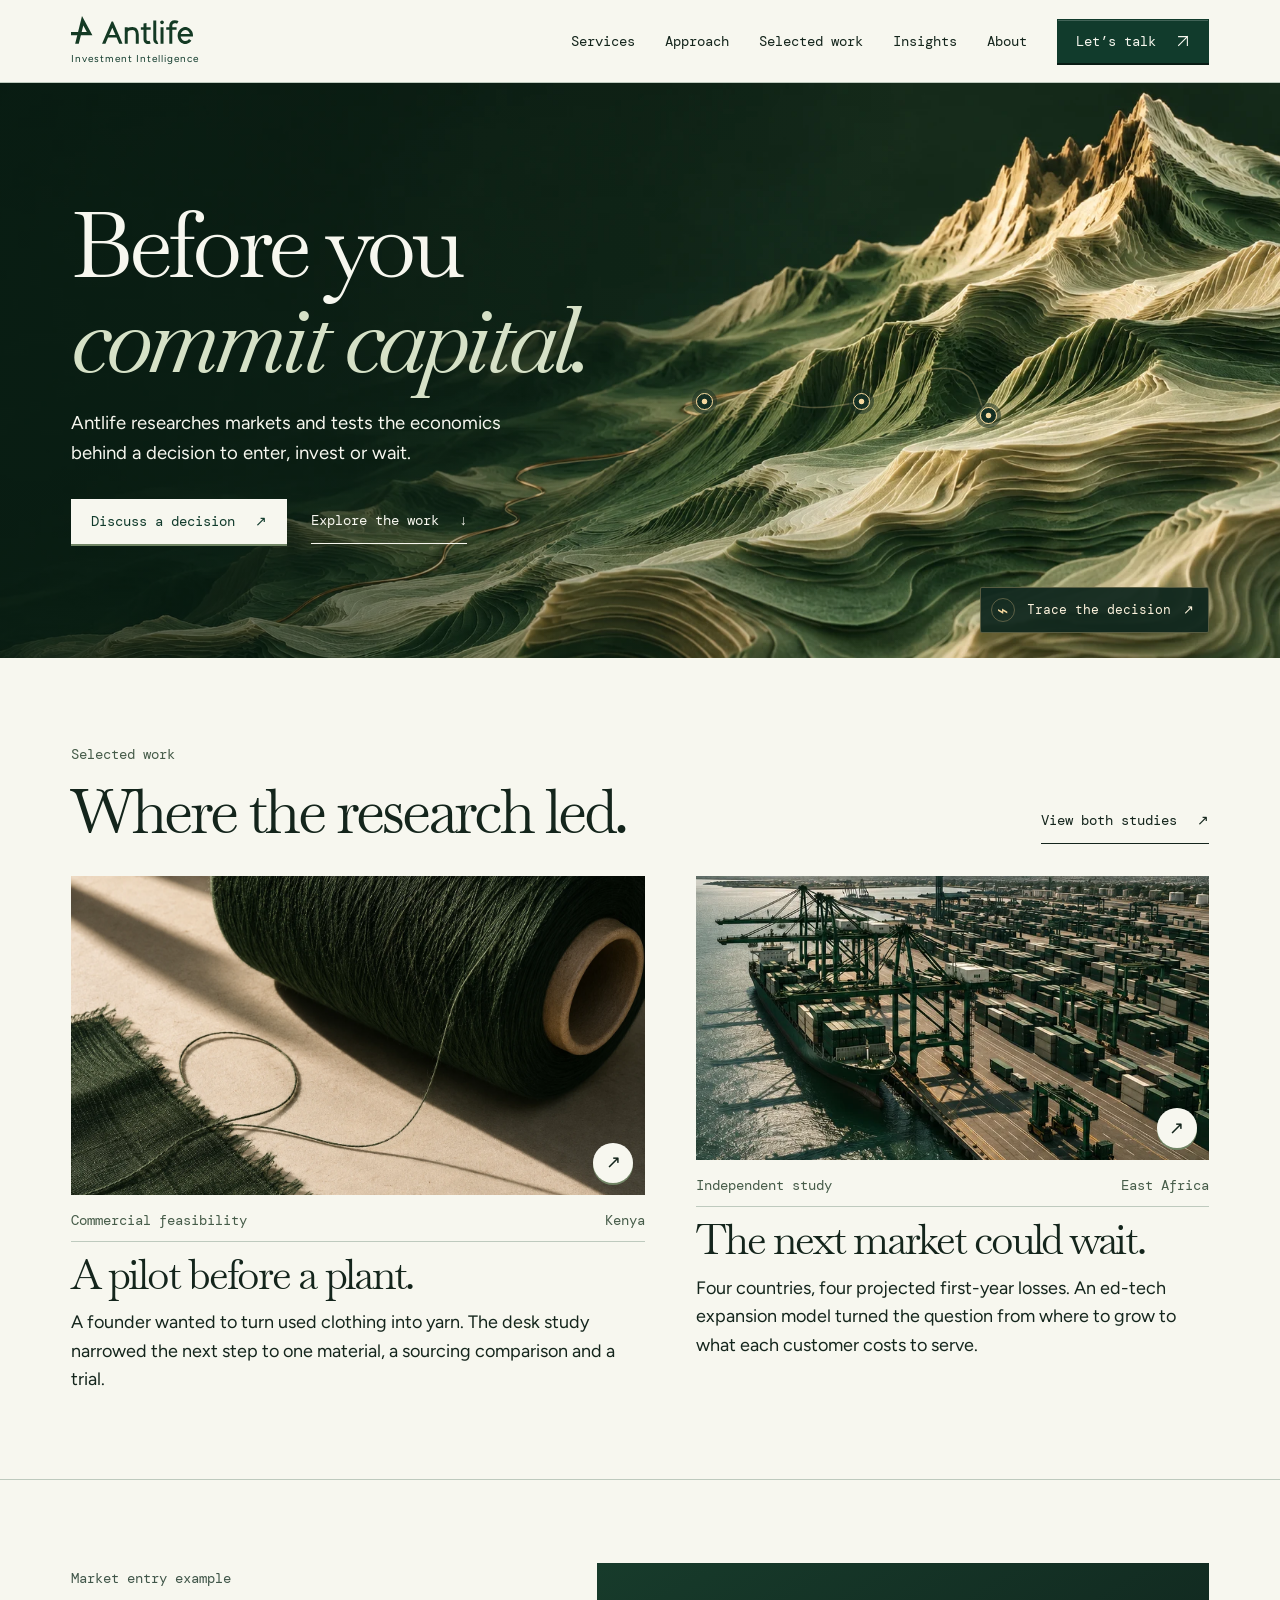
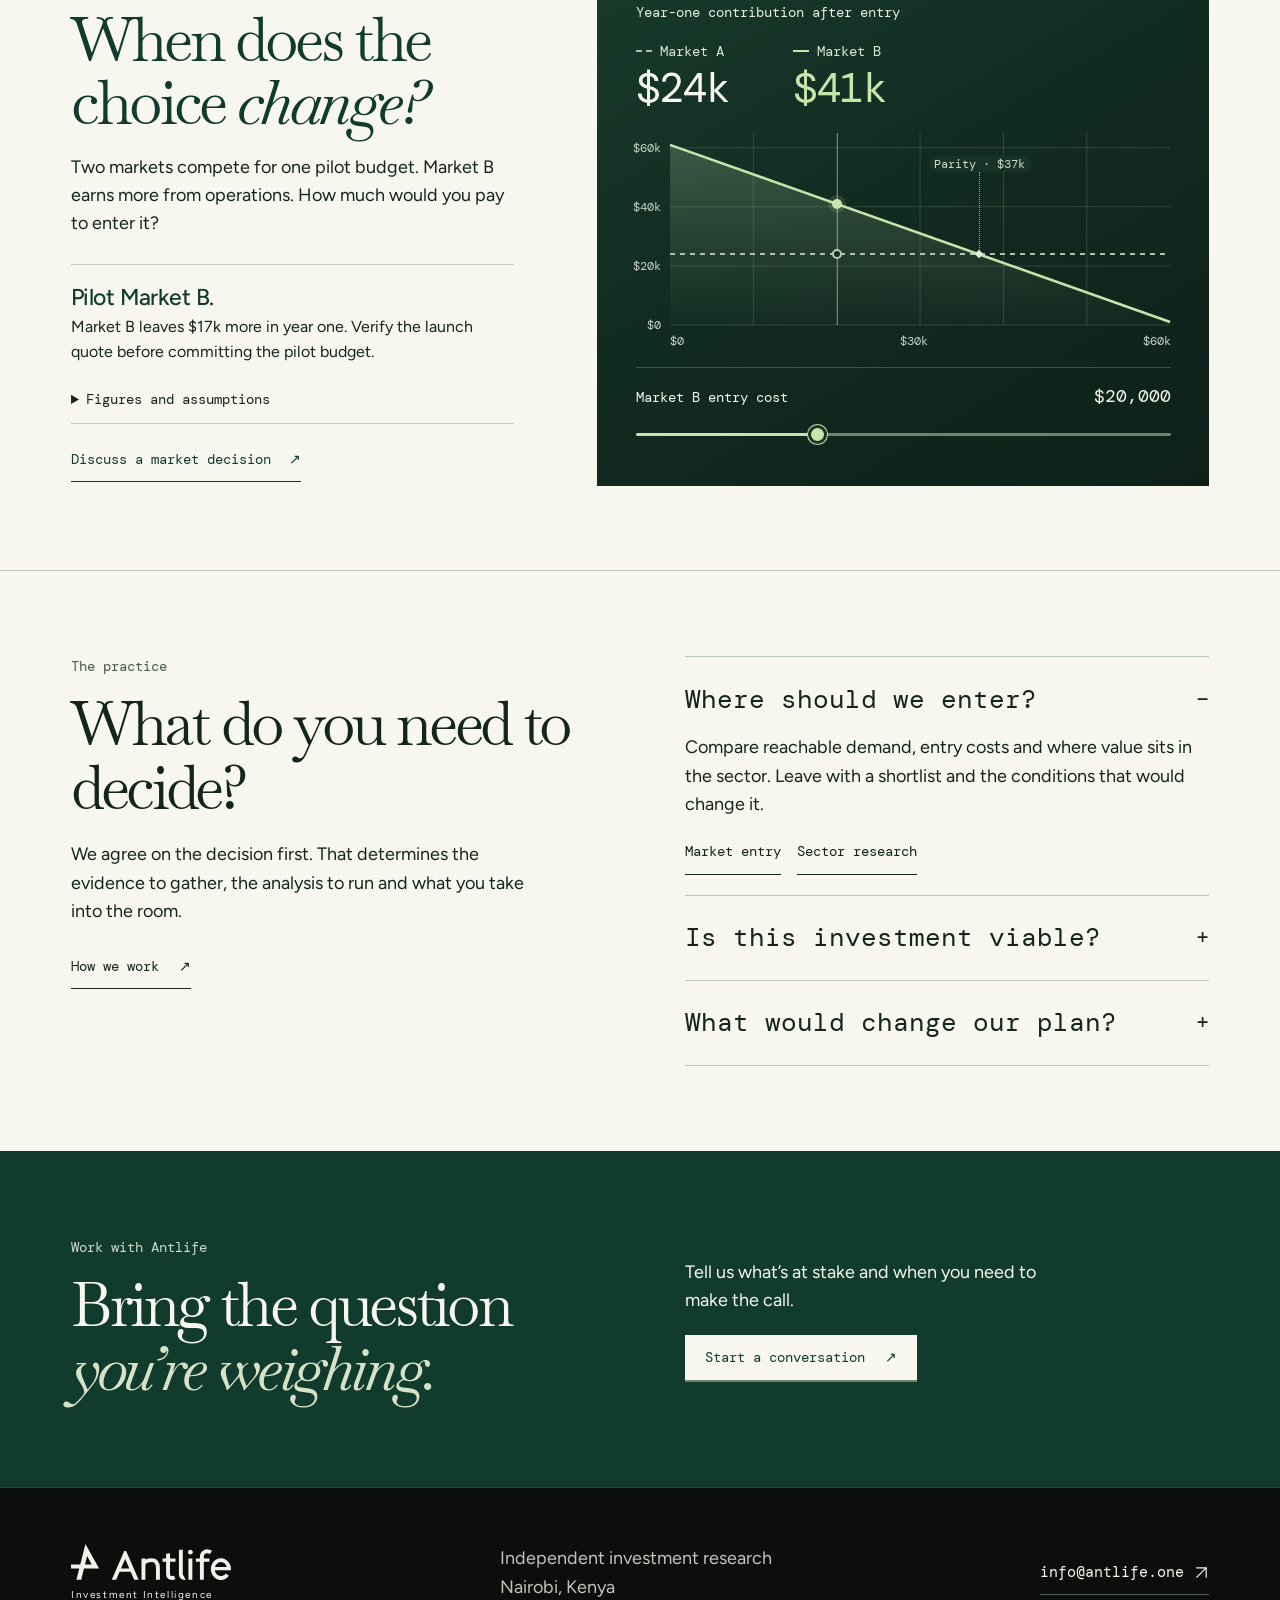
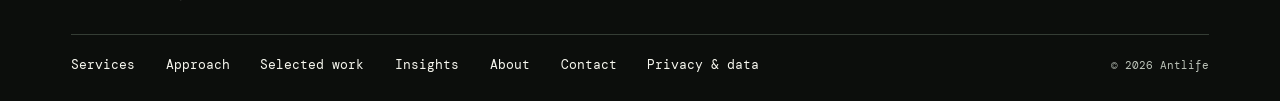
==== commit 3f9fbf1a: "Add black navigation footer across the site" ====
--- a/index.html
+++ b/index.html
@@ -172,4 +172,24 @@
   </div></section>
   <section class="home-invitation" aria-labelledby="invitation-title"><div class="container"><div><p class="home-label">Work with Antlife</p><h2 id="invitation-title">Bring the question<br><em>you’re weighing.</em></h2></div><div><p>Tell us what’s at stake and when you need to make the call.</p><a class="solid-action" href="/contact">Start a conversation <span aria-hidden="true">↗</span></a></div></div></section>
 </main>
-<footer class="site-footer"><div class="container"><div class="footer-top"><a href="/" class="brand" aria-label="Antlife home"><img src="/assets/brand/logo-green.svg" width="160" height="37" alt="Antlife"><span>Investment Intelligence</span></a><p>Independent investment research<br>Nairobi, Kenya</p><a class="footer-email" href="mailto:info@antlife.one">info@antlife.one <svg class="arrow-icon" viewBox="0 0 16 16" aria-hidden="true" focusable="false"><path d="M3 13 13 3M3 3h10v10"/></svg></a></div><div class="footer-bottom"><span>© 2026 Antlife</span><a href="/privacy">Privacy &amp; data</a></div></div></footer></body></html>
+<footer class="site-footer">
+  <div class="container">
+    <div class="footer-top">
+      <a href="/" class="brand" aria-label="Antlife home"><img src="/assets/brand/logo-ivory.svg" width="160" height="37" alt="Antlife"><span>Investment Intelligence</span></a>
+      <p>Independent investment research<br>Nairobi, Kenya</p>
+      <a class="footer-email" href="mailto:info@antlife.one">info@antlife.one <svg class="arrow-icon" viewBox="0 0 16 16" aria-hidden="true" focusable="false"><path d="M3 13 13 3M3 3h10v10"/></svg></a>
+    </div>
+    <div class="footer-bottom">
+      <nav class="footer-nav" aria-label="Footer">
+        <a href="/services">Services</a>
+        <a href="/approach">Approach</a>
+        <a href="/work">Selected work</a>
+        <a href="/insights">Insights</a>
+        <a href="/about">About</a>
+        <a href="/contact">Contact</a>
+        <a href="/privacy">Privacy &amp; data</a>
+      </nav>
+      <span>© 2026 Antlife</span>
+    </div>
+  </div>
+</footer></body></html>
--- a/assets/final-shell.css
+++ b/assets/final-shell.css
@@ -20,13 +20,51 @@
 body .site-header #main-nav .nav-cta { background:var(--final-green); color:#f7f7ef; border:1px solid var(--final-green); gap:20px; padding:9px 18px; }
 body .site-header .menu-icon i { background:var(--final-green); }
 body .site-header .menu-toggle { color:var(--final-green); font-family:var(--mono); }
-body .site-header :focus-visible,body .site-footer :focus-visible { outline:2px solid #417051; outline-offset:3px; }
+body .site-header :focus-visible { outline:2px solid #417051; outline-offset:3px; }
 body .site-header .brand span { letter-spacing:.1em; }
-body .site-footer { color-scheme:light; background:var(--final-paper); color:var(--final-green); border-top:1px solid var(--final-line); }
-body .site-footer .brand img { content:url('/assets/brand/logo-green.svg'); }
-body .site-footer .footer-top p,body .site-footer .footer-bottom { color:#455c4c; }
-body .site-footer .footer-bottom { border-color:var(--final-line); }
-body .site-footer .footer-email { color:var(--final-green); }
+body .site-footer {
+  color-scheme: dark;
+  background: #0c0e0c;
+  color: var(--final-paper);
+  border-top: 1px solid #353d35;
+  padding-top: clamp(28px, 4vw, 48px);
+}
+.site-footer .footer-top { align-items: center; padding-bottom: 24px; }
+.site-footer .footer-top p { margin: 0; color: #bfc6bc; }
+.site-footer .footer-email { gap: 10px; border-color: #505b50; font-size: 15px; }
+.site-footer .footer-bottom {
+  flex-wrap: wrap;
+  gap: 8px 28px;
+  padding-block: 8px 14px;
+  border-color: #353d35;
+  color: #bfc6bc;
+}
+.footer-nav { display: flex; flex-wrap: wrap; gap: 0 clamp(14px, 2.4vw, 34px); }
+.footer-nav a {
+  display: flex;
+  align-items: center;
+  min-height: 44px;
+  color: var(--final-paper);
+  font: 13px/1.4 var(--mono);
+}
+.site-footer :is(.footer-nav a, .footer-email):focus-visible,
+.site-footer .brand:focus-visible {
+  outline: 2px solid #c7e4ab;
+  outline-offset: 3px;
+}
+@media (hover: hover) and (pointer: fine) {
+  .site-footer :is(.footer-nav a, .footer-email):hover {
+    color: #c7e4ab;
+    text-decoration: underline;
+    text-underline-offset: 4px;
+  }
+}
+@media (max-width: 640px) {
+  .site-footer .footer-top { grid-template-columns: 1fr; gap: 12px; padding-bottom: 18px; }
+  .site-footer .footer-email { grid-column: auto; }
+  .footer-nav { display: grid; width: 100%; grid-template-columns: repeat(2, minmax(0, 1fr)); }
+  .site-footer .footer-bottom { padding-bottom: 22px; }
+}
 body .skip-link:not(:focus) { clip-path:inset(50%); }
 @media (max-width:900px) {
   body .site-header .header-inner { min-height:74px; }
